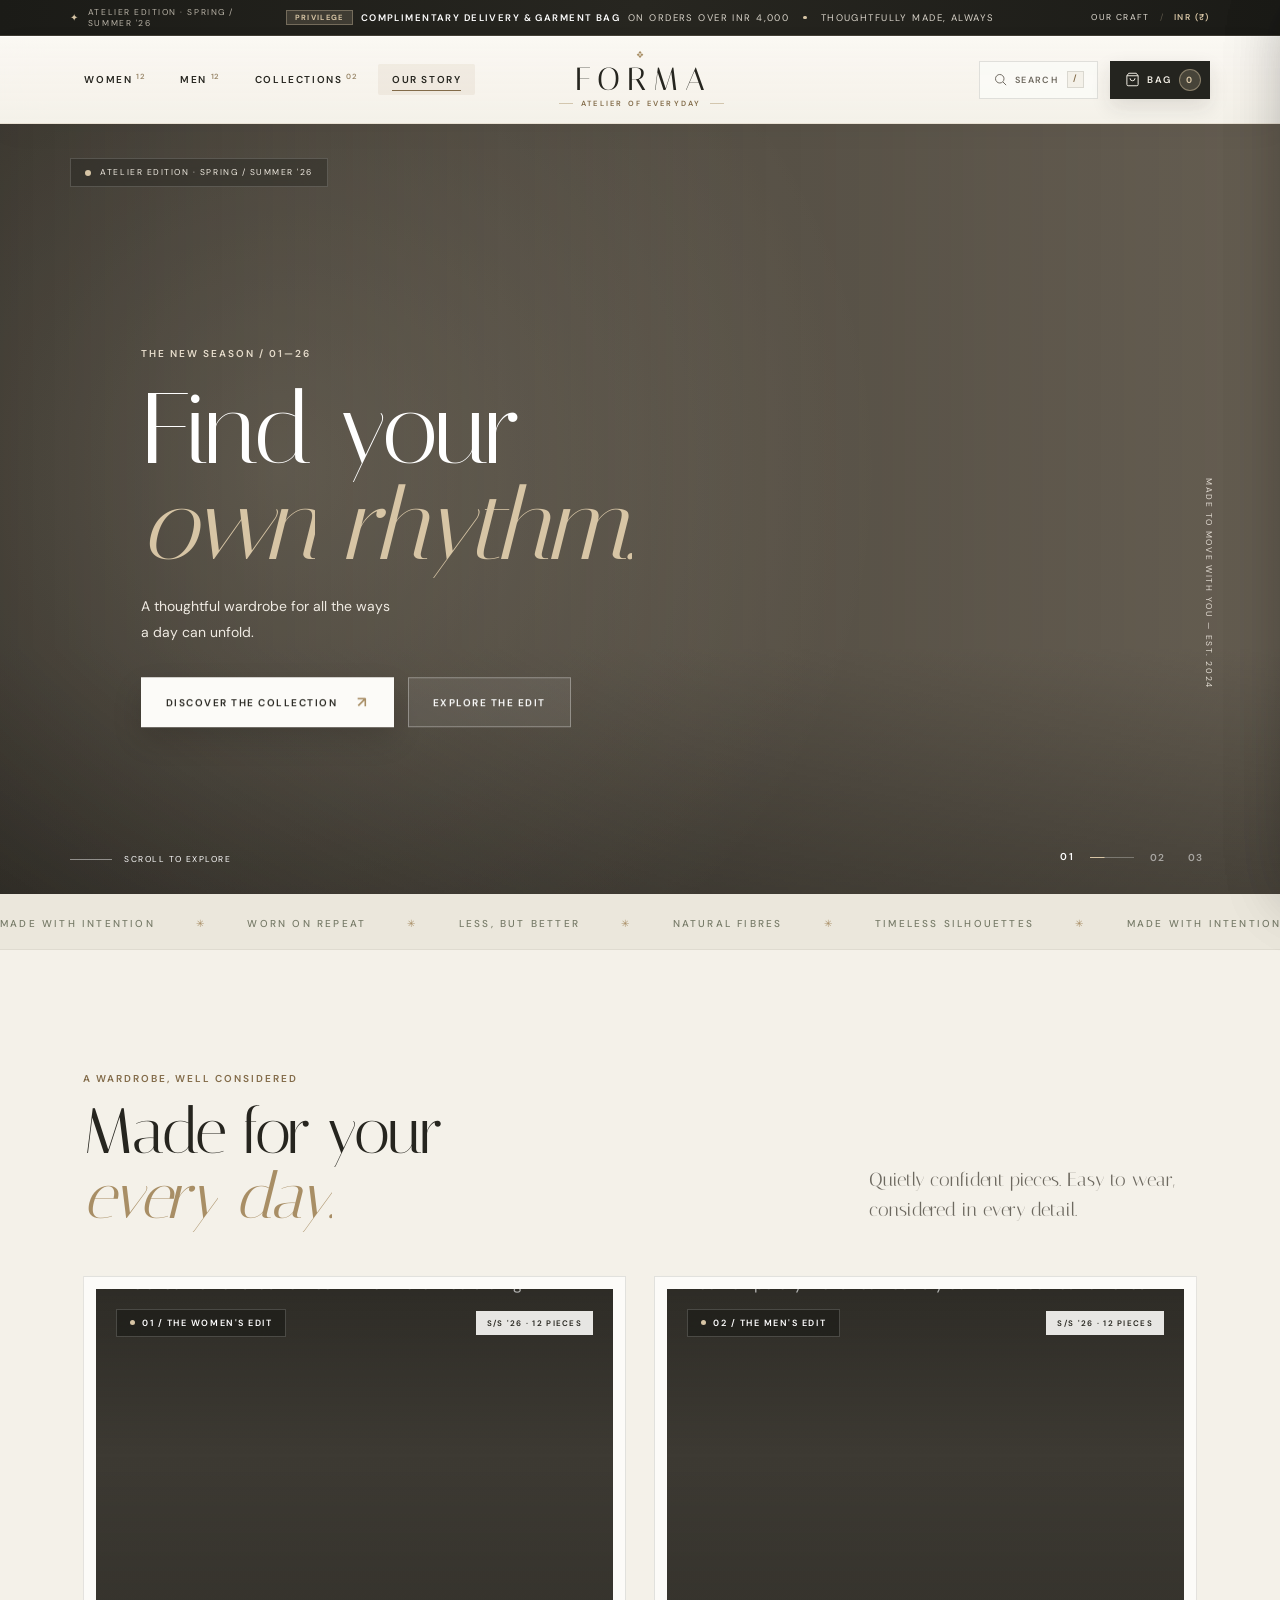
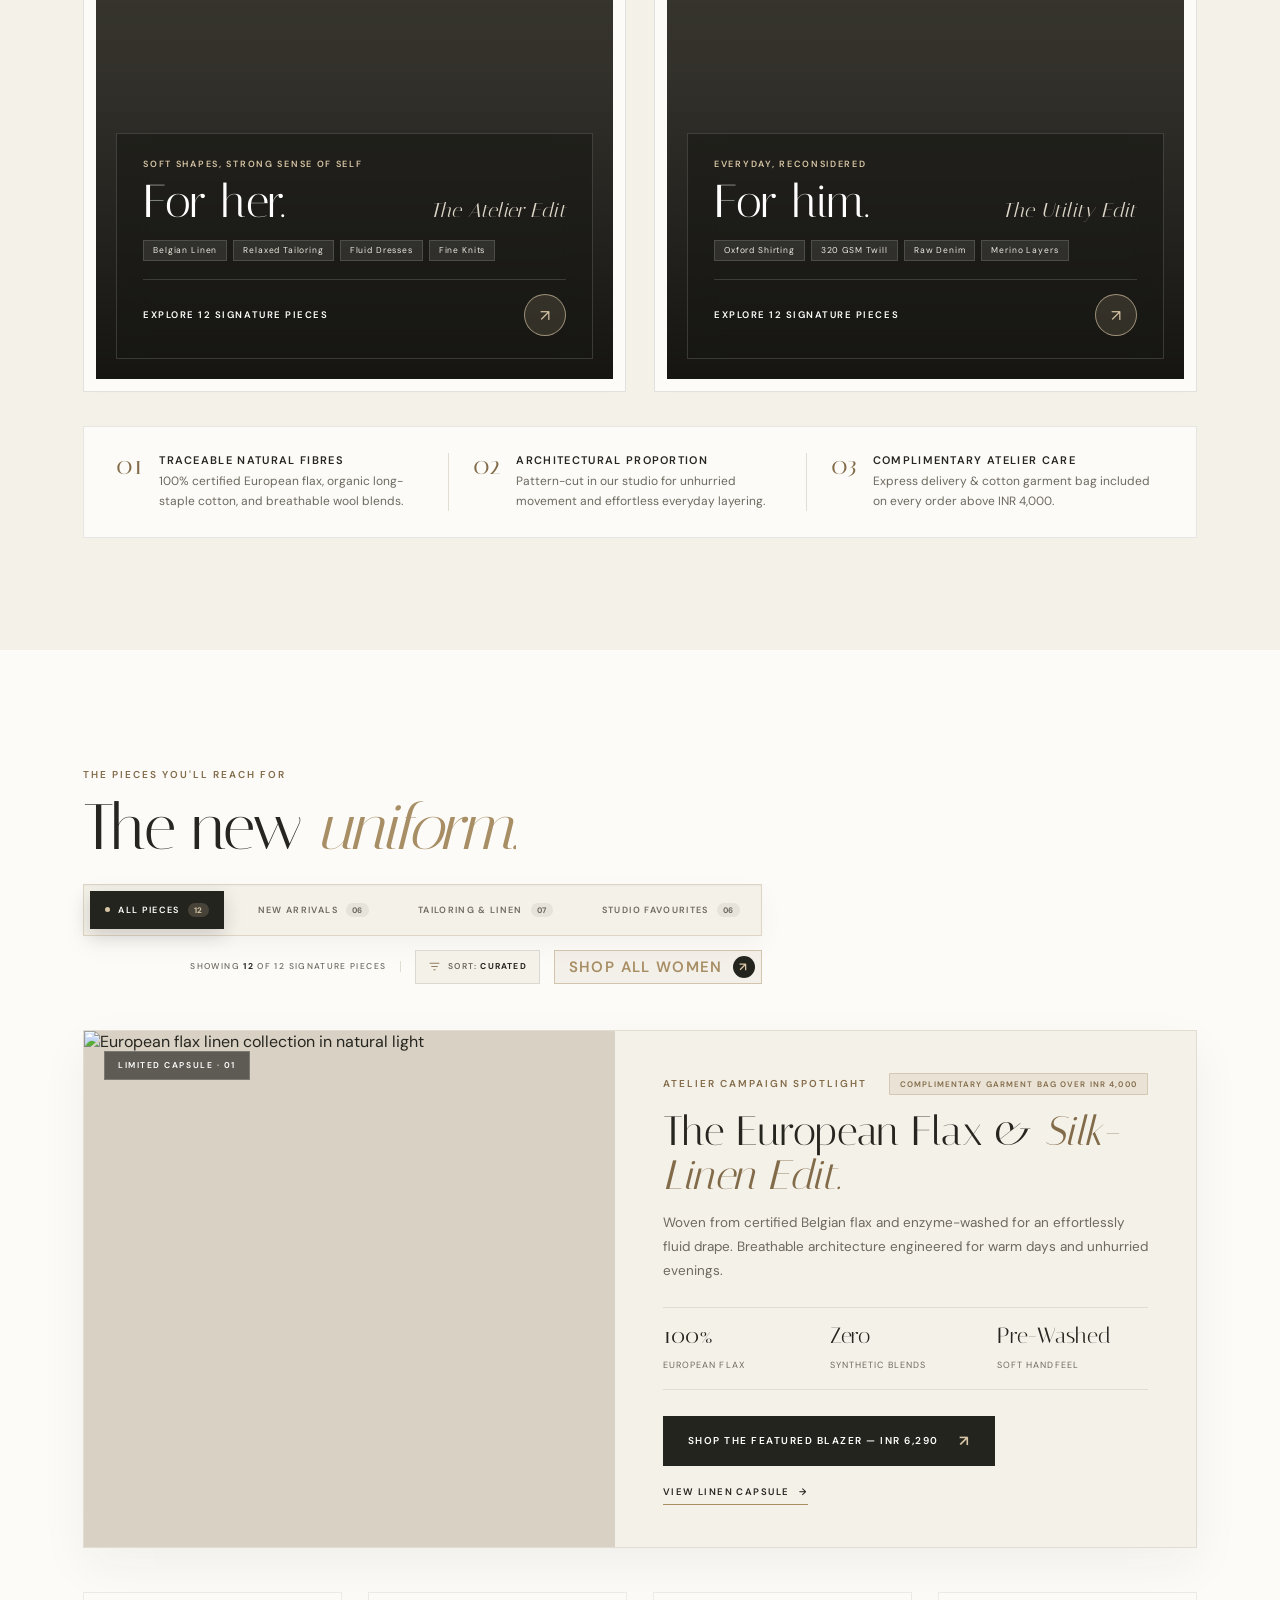
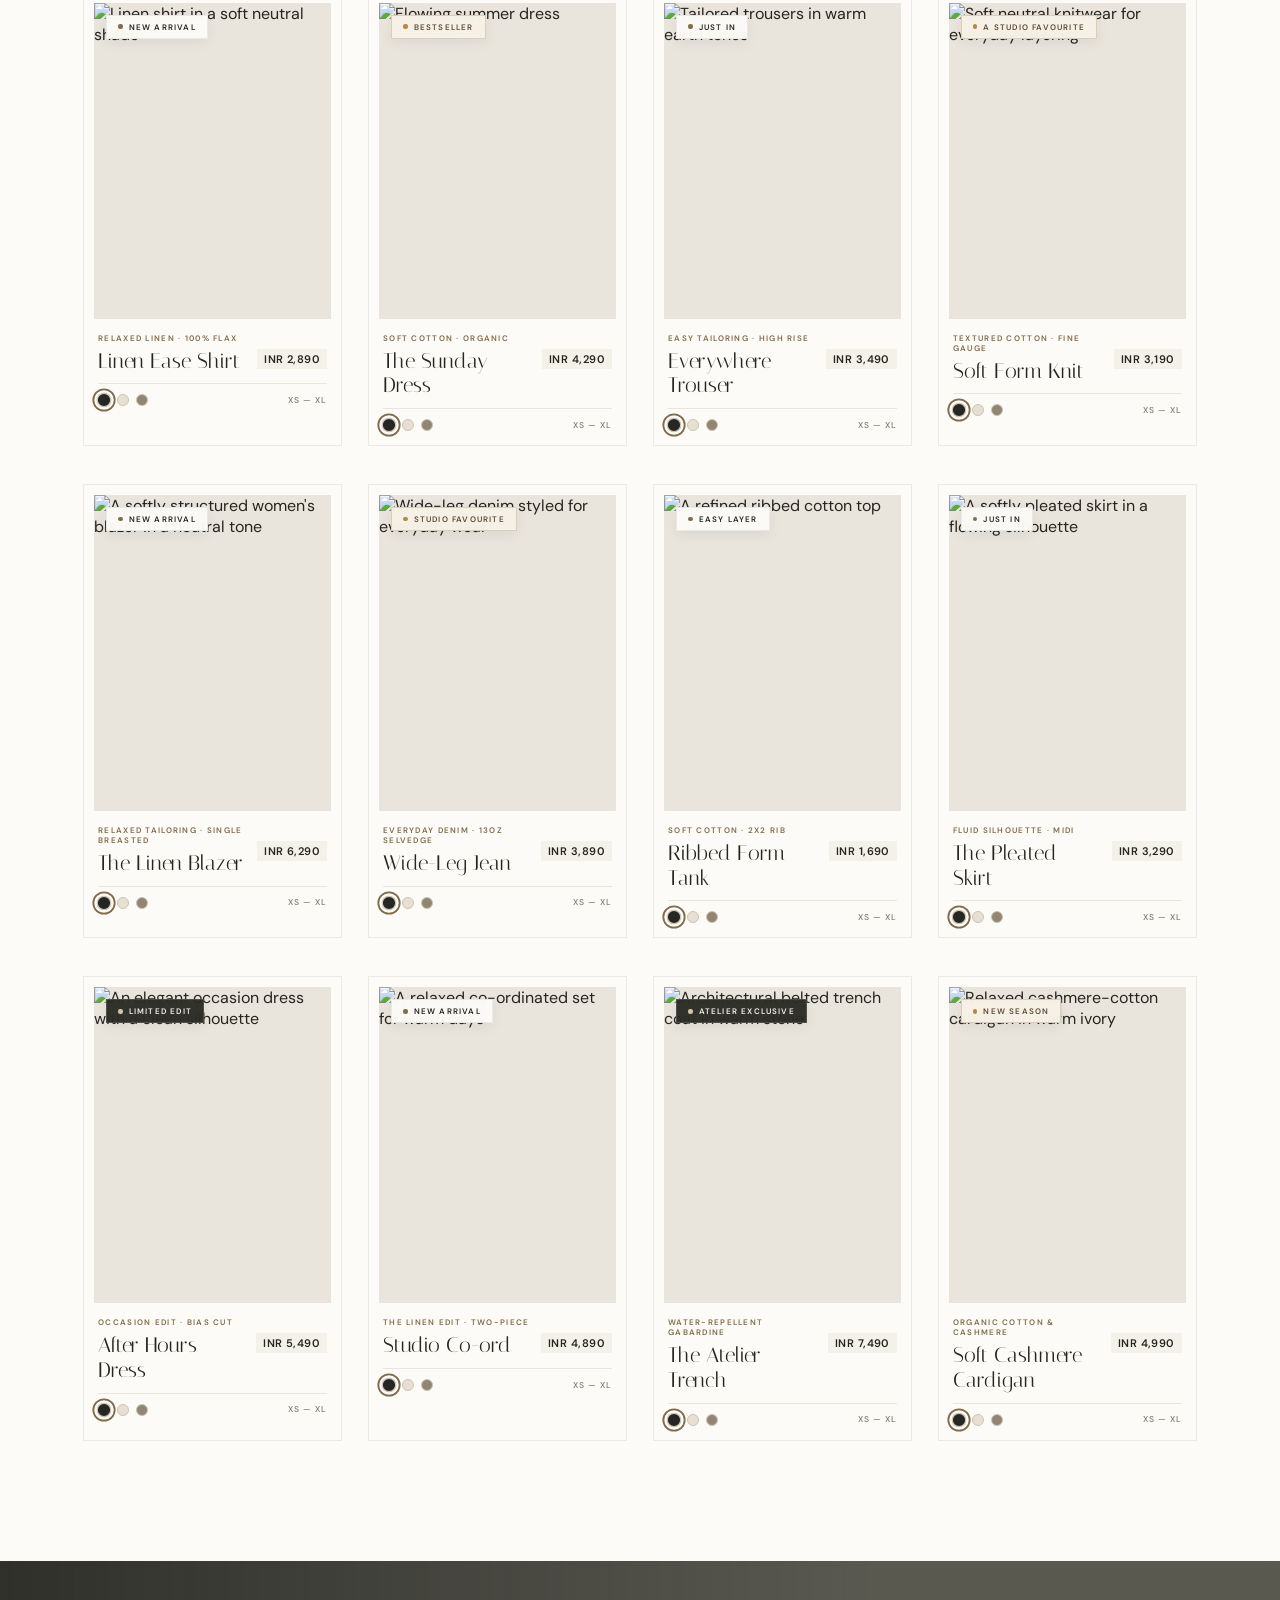
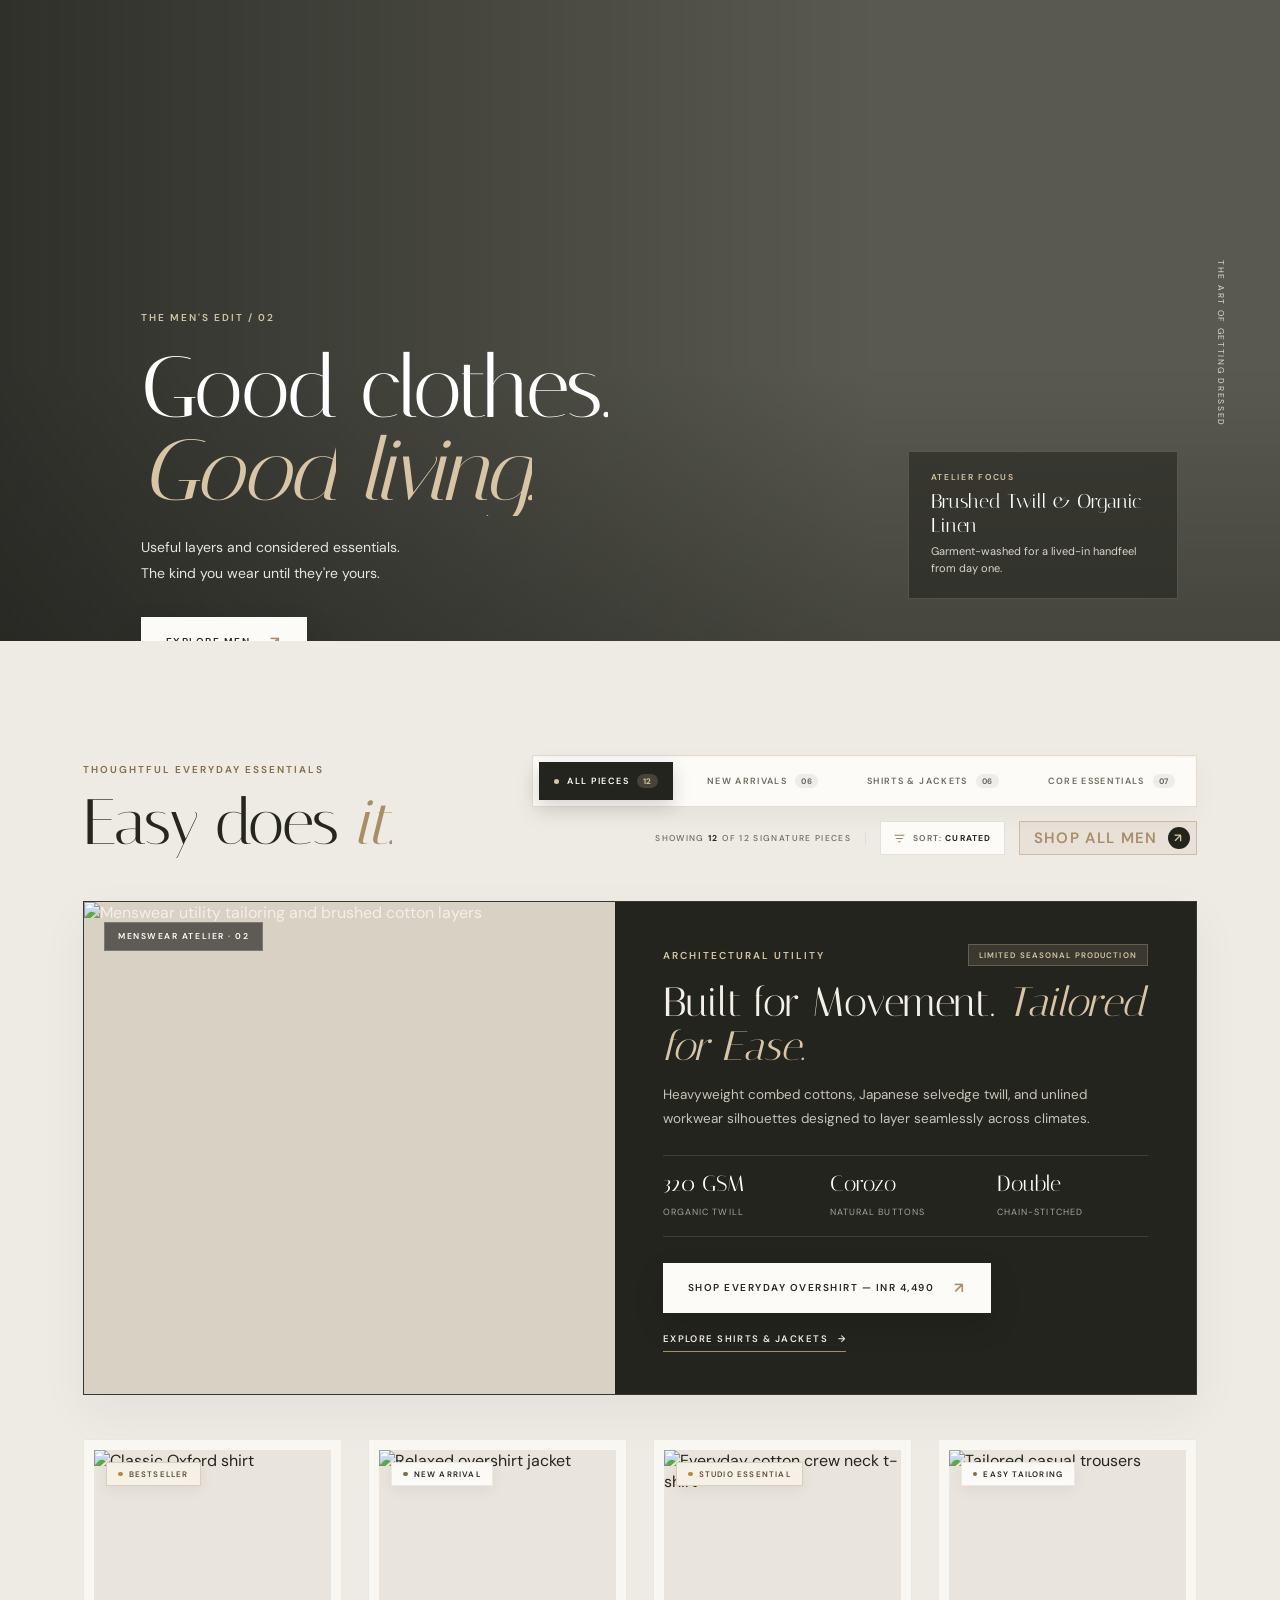
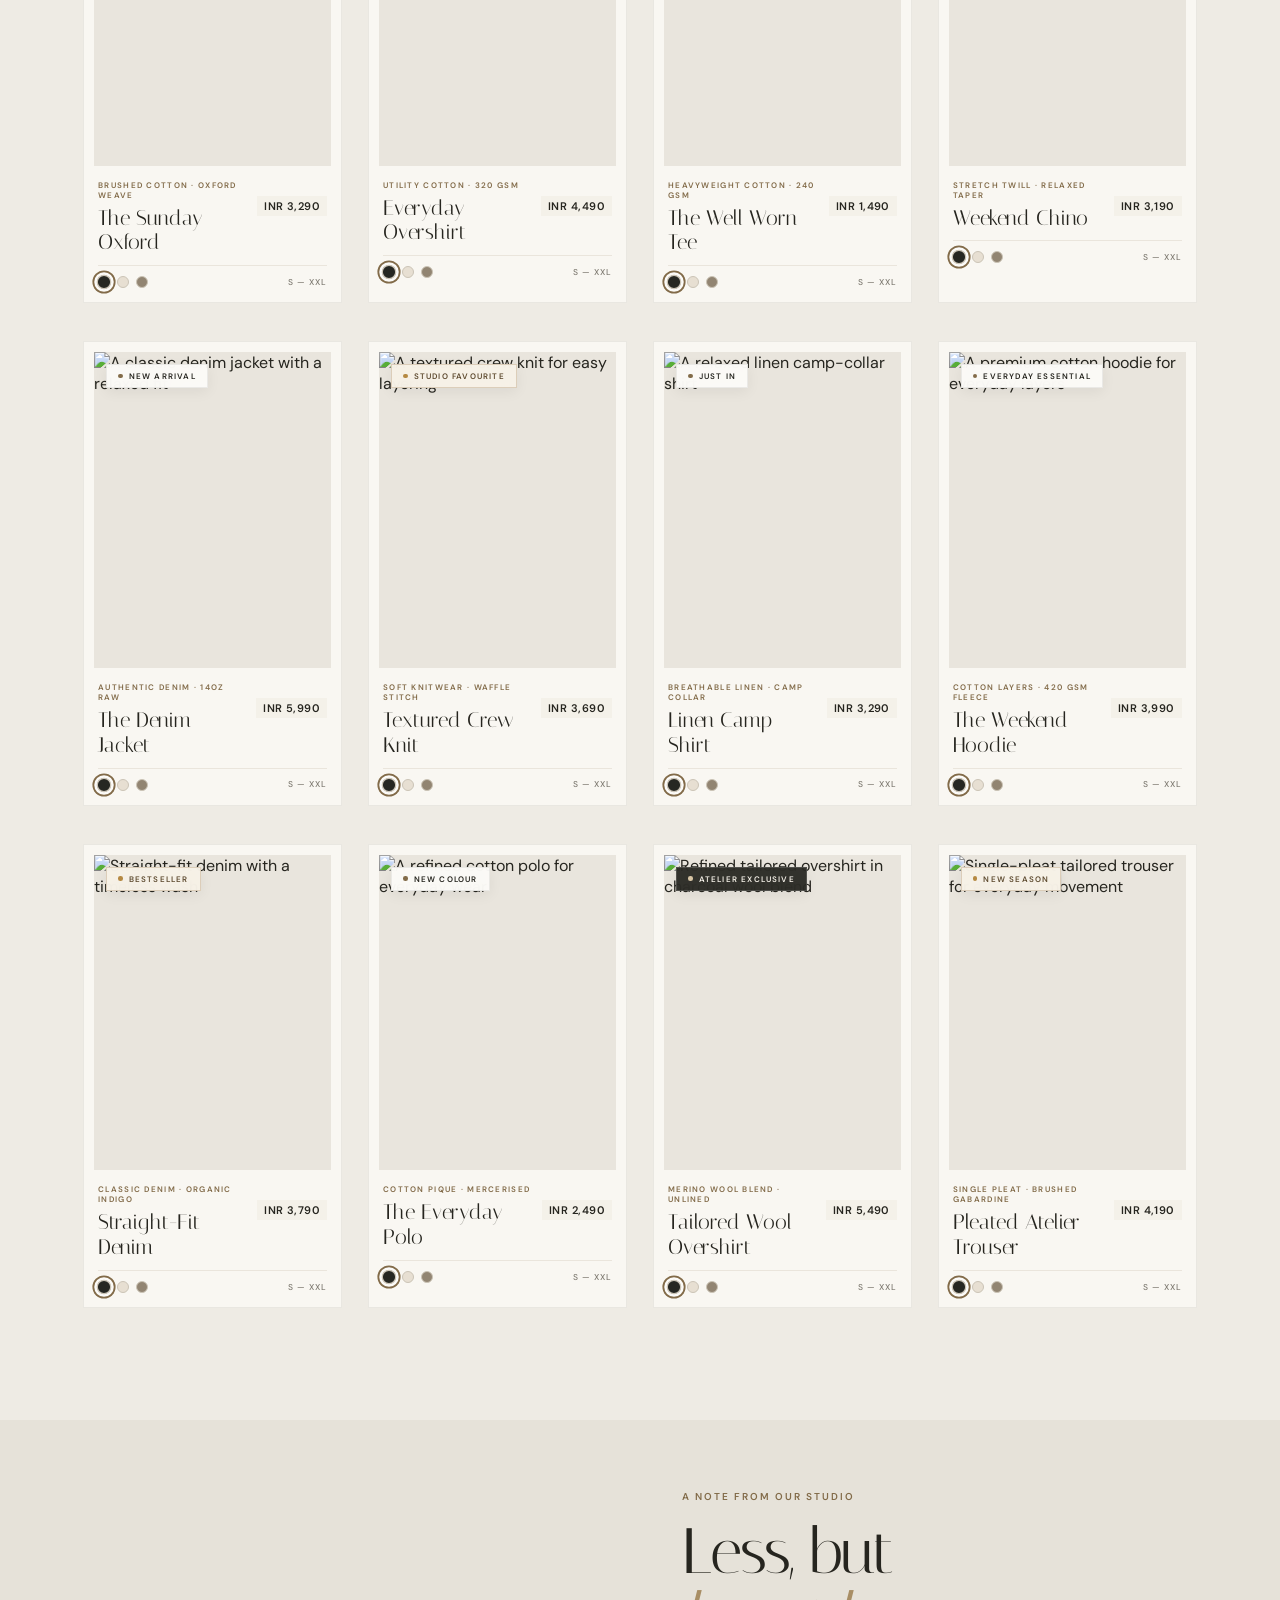
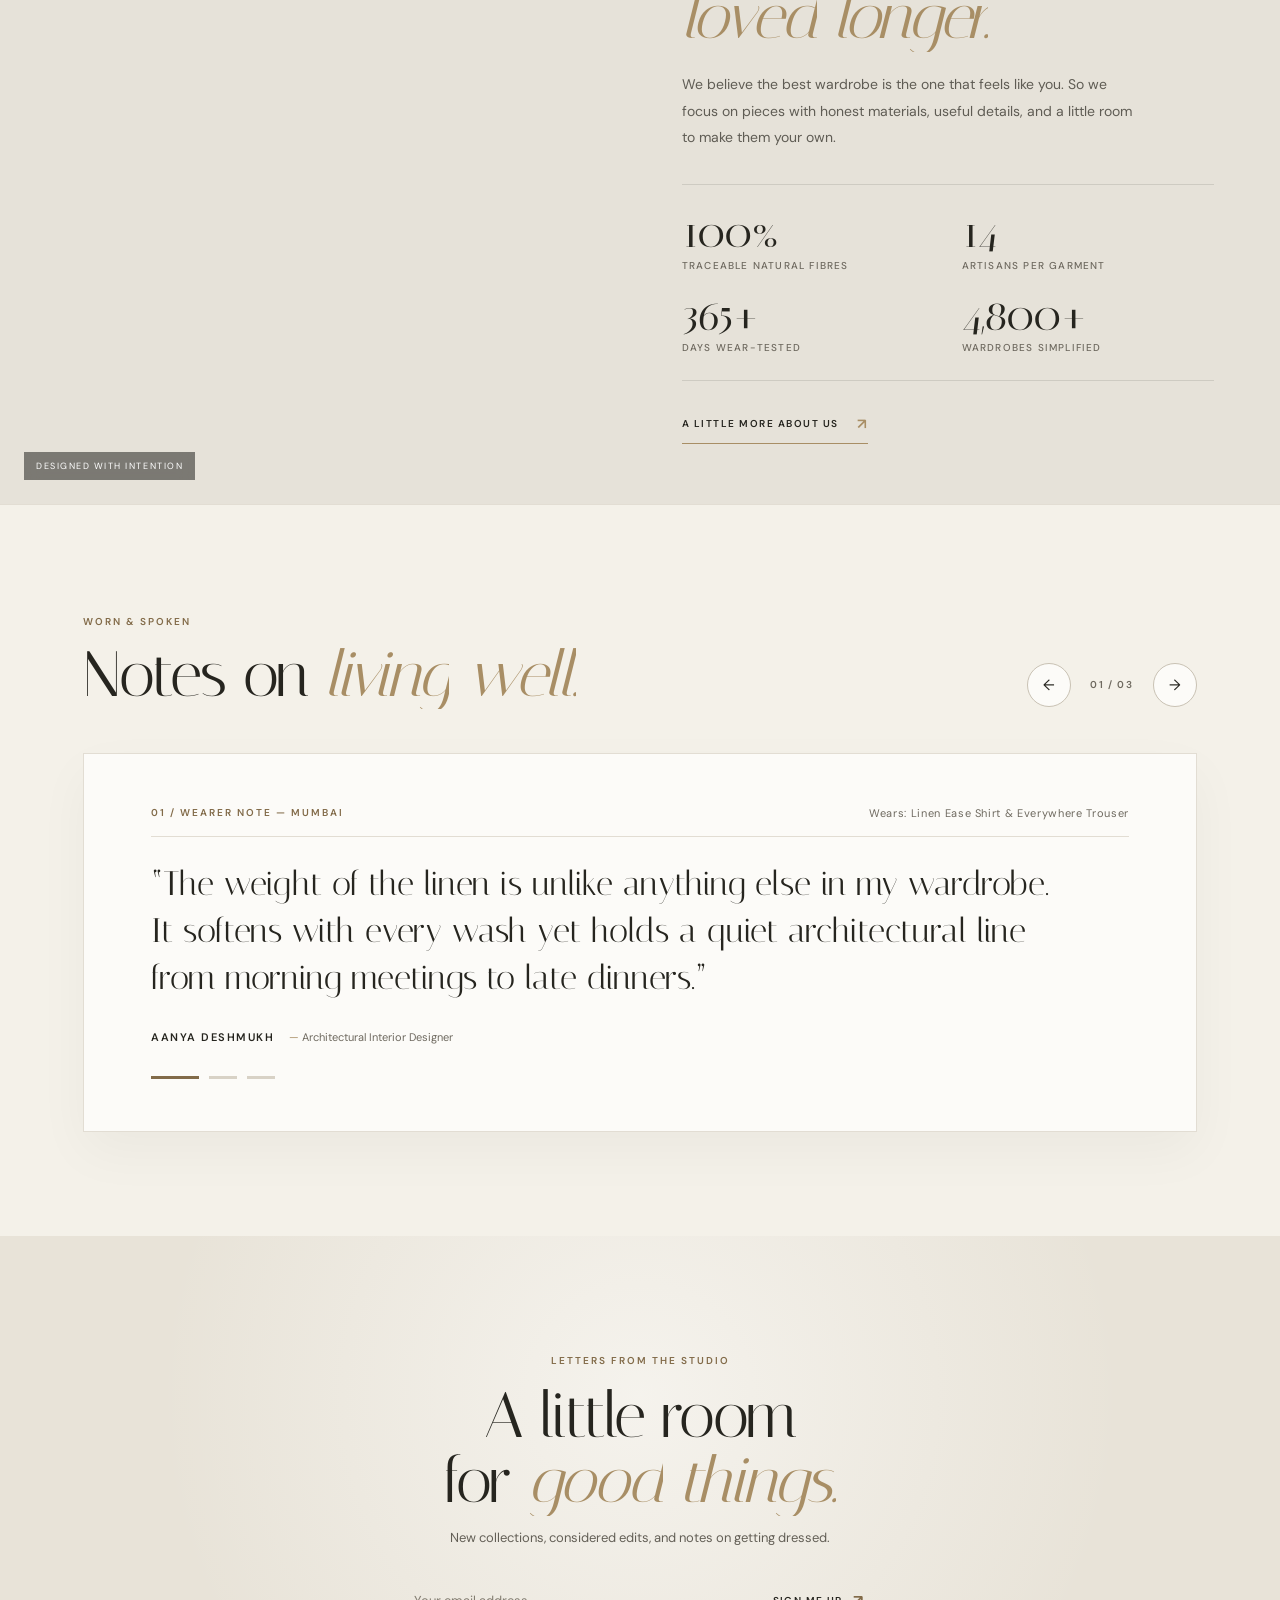
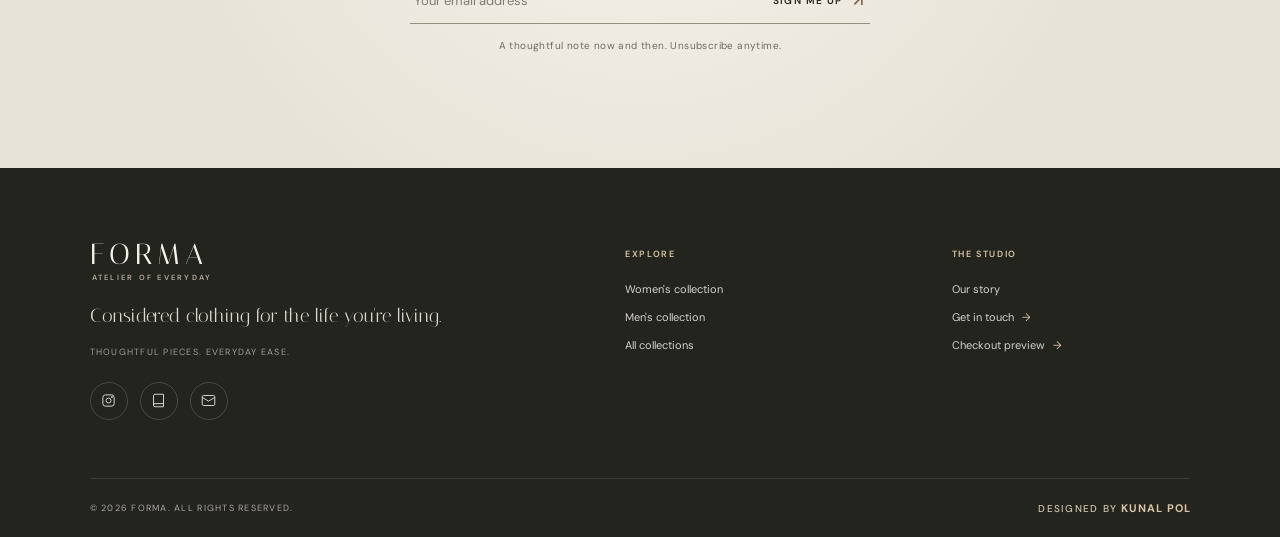
==== html/index.html @ 29920224 "refactor: organize project structure by moving assets into dedicated directories" ====
<!doctype html>
<html lang="en">
<head>
  <meta charset="UTF-8" />
  <meta name="viewport" content="width=device-width, initial-scale=1.0" />
  <meta name="theme-color" content="#f4f1e9" />
  <meta name="description" content="Discover considered clothing for men and women. Modern essentials, thoughtful layers, and pieces made to be worn on repeat." />
  <title>FORMA — A considered wardrobe</title>
  <link rel="preconnect" href="https://fonts.googleapis.com" />
  <link rel="preconnect" href="https://fonts.gstatic.com" crossorigin />
  <link href="https://fonts.googleapis.com/css2?family=DM+Sans:ital,opsz,wght@0,9..40,300..700;1,9..40,400&family=Italiana&display=swap" rel="stylesheet" />
  <link rel="preload" as="image" href="https://images.unsplash.com/photo-1529139574466-a303027c1d8b?auto=format&fit=crop&w=2400&q=90&crop=faces" />
  <link rel="stylesheet" href="../css/style.css" />
  <script src="../js/script.js" defer></script>
</head>

<body>
  <div class="scroll-progress" aria-hidden="true"><div class="scroll-progress-bar"></div></div>

  <div class="announcement">
    <div class="announcement-left">
      <span class="announce-star" aria-hidden="true">✦</span>
      <span>ATELIER EDITION · SPRING / SUMMER '26</span>
    </div>
    <div class="announcement-center">
      <span class="announce-pill">PRIVILEGE</span>
      <span>Complimentary delivery &amp; garment bag</span> on orders over INR 4,000 <i></i> Thoughtfully made, always
    </div>
    <div class="announcement-right">
      <a href="#story">OUR CRAFT</a>
      <span class="announce-sep" aria-hidden="true">/</span>
      <span class="announce-currency">INR (₹)</span>
    </div>
  </div>

  <header class="site-header" id="top">
    <button class="icon-button menu-toggle" aria-label="Open menu" aria-expanded="false" aria-controls="main-nav">
      <span></span><span></span>
    </button>
    <nav class="main-nav" id="main-nav" aria-label="Main navigation">
      <a href="#women" data-magnetic><span>WOMEN</span><sup>12</sup></a>
      <a href="#men" data-magnetic><span>MEN</span><sup>12</sup></a>
      <a href="#collection" data-magnetic><span>COLLECTIONS</span><sup>02</sup></a>
      <a href="#story" data-magnetic><span>OUR STORY</span></a>
    </nav>
    <a class="brand" href="#top" aria-label="Forma home">
      <em class="brand-crest" aria-hidden="true">❖</em>
      <strong>FORMA</strong>
      <span>ATELIER OF EVERYDAY</span>
    </a>
    <div class="header-actions">
      <button class="icon-button search-toggle" data-magnetic aria-label="Search collection">
        <svg viewBox="0 0 24 24" aria-hidden="true"><circle cx="10.8" cy="10.8" r="6.8"/><path d="m16 16 5 5"/></svg>
        <span class="search-trigger-text">SEARCH</span>
        <kbd class="search-kbd" aria-hidden="true">/</kbd>
      </button>
      <button class="icon-button bag-toggle" data-magnetic aria-label="Open shopping bag">
        <svg class="bag-icon" viewBox="0 0 24 24" aria-hidden="true"><path d="M6 2 3 6v14a2 2 0 0 0 2 2h14a2 2 0 0 0 2-2V6l-3-4z"/><line x1="3" y1="6" x2="21" y2="6"/><path d="M16 10a4 4 0 0 1-8 0"/></svg>
        <span class="bag-label">BAG</span>
        <span class="bag-count">0</span>
      </button>
    </div>
  </header>

  <main>
    <section class="hero" aria-label="New season collection">
      <div class="hero-media" data-parallax="0.18">
        <img
          class="hero-image is-active"
          data-slide-index="0"
          src="https://images.unsplash.com/photo-1529139574466-a303027c1d8b?auto=format&fit=crop&w=2400&q=90&crop=faces"
          alt="Fashion editorial featuring a modern, relaxed silhouette"
          fetchpriority="high"
        />
        <img
          class="hero-image"
          data-slide-index="1"
          src="https://images.unsplash.com/photo-1490481651871-ab68de25d43d?auto=format&fit=crop&w=2200&q=85"
          alt="Warm neutral linen and cotton layers in natural studio light"
          loading="lazy"
        />
        <img
          class="hero-image"
          data-slide-index="2"
          src="https://images.unsplash.com/photo-1515886657613-9f3515b0c78f?auto=format&fit=crop&w=2200&q=85&crop=faces"
          alt="Contemporary editorial silhouette built for movement"
          loading="lazy"
        />
      </div>
      <div class="hero-shade"></div>
      <div class="hero-ambient" aria-hidden="true"></div>

      <div class="hero-floating-badge" aria-hidden="true">
        <span class="pulse-dot"></span>
        <span>ATELIER EDITION · SPRING / SUMMER '26</span>
      </div>

      <div class="hero-content">
        <p class="eyebrow hero-eyebrow">THE NEW SEASON / 01—26</p>
        <h1 data-split>Find your<br/><em>own rhythm.</em></h1>
        <p class="hero-copy">A thoughtful wardrobe for all the ways<br class="desktop-only"/> a day can unfold.</p>
        <div class="hero-cta-group">
          <a class="button button-light" href="#collection" data-magnetic>
            <span>DISCOVER THE COLLECTION</span>
            <span class="btn-arrow" aria-hidden="true">↗</span>
          </a>
          <a class="button button-ghost" href="#women" data-magnetic>
            <span>EXPLORE THE EDIT</span>
          </a>
        </div>
      </div>

      <p class="hero-side-note">MADE TO MOVE WITH YOU — EST. 2024</p>
      <a class="hero-scroll" href="#collection"><span></span> SCROLL TO EXPLORE</a>

      <div class="hero-counter" role="group" aria-label="Editorial lookbook slides">
        <button type="button" class="hero-slide-btn is-active" data-hero-slide="0" aria-label="Slide 1">01</button>
        <span class="hero-counter-bar"><i class="hero-counter-fill"></i></span>
        <button type="button" class="hero-slide-btn" data-hero-slide="1" aria-label="Slide 2">02</button>
        <button type="button" class="hero-slide-btn" data-hero-slide="2" aria-label="Slide 3">03</button>
      </div>
    </section>

    <div class="brand-ribbon" aria-label="Made with intention, worn on repeat">
      <div class="ribbon-track">
        <span>MADE WITH INTENTION <i>✳</i> WORN ON REPEAT <i>✳</i> LESS, BUT BETTER <i>✳</i> NATURAL FIBRES <i>✳</i> TIMELESS SILHOUETTES <i>✳</i> MADE WITH INTENTION <i>✳</i> WORN ON REPEAT <i>✳</i> LESS, BUT BETTER <i>✳</i> NATURAL FIBRES <i>✳</i> TIMELESS SILHOUETTES <i>✳</i></span>
      </div>
    </div>

    <section class="section category-section" id="collection">
      <div class="section-head reveal">
        <div>
          <p class="eyebrow">A WARDROBE, WELL CONSIDERED</p>
          <h2 data-split>Made for your<br/><em>every day.</em></h2>
        </div>
        <p class="section-note">Quietly confident pieces. Easy to wear,<br/> considered in every detail.</p>
      </div>
      <div class="category-grid">
        <a class="category-card women-card reveal mask-reveal" href="#women" data-tilt>
          <div class="category-media">
            <img src="https://images.unsplash.com/photo-1515886657613-9f3515b0c78f?auto=format&fit=crop&w=1600&q=88&crop=faces" alt="A relaxed women's fashion look in warm architectural light" loading="lazy" data-parallax="0.06"/>
            <div class="category-top-bar">
              <span class="category-index">01 / THE WOMEN'S EDIT</span>
              <span class="category-season-badge">S/S '26 · 12 PIECES</span>
            </div>
            <div class="category-spotlight-chip" aria-hidden="true">
              <img src="https://images.unsplash.com/photo-1591369822096-ffd140ec948f?auto=format&fit=crop&w=240&q=80" alt="" loading="lazy" />
              <div>
                <span>SIGNATURE PIECE</span>
                <strong>The Linen Blazer · INR 6,290</strong>
              </div>
            </div>
            <div class="category-copy">
              <p>SOFT SHAPES, STRONG SENSE OF SELF</p>
              <h3>For her. <em>The Atelier Edit</em></h3>
              <div class="category-tags" aria-hidden="true">
                <span>Belgian Linen</span>
                <span>Relaxed Tailoring</span>
                <span>Fluid Dresses</span>
                <span>Fine Knits</span>
              </div>
              <div class="category-cta-row">
                <span class="category-meta">EXPLORE 12 SIGNATURE PIECES</span>
                <span class="round-arrow" data-magnetic aria-hidden="true">↗</span>
              </div>
            </div>
          </div>
        </a>

        <a class="category-card men-card reveal mask-reveal" href="#men" data-tilt>
          <div class="category-media">
            <img src="https://images.unsplash.com/photo-1507679799987-c73779587ccf?auto=format&fit=crop&w=1600&q=88&crop=faces" alt="A contemporary menswear look styled in tailored neutral tones" loading="lazy" data-parallax="0.06"/>
            <div class="category-top-bar">
              <span class="category-index">02 / THE MEN'S EDIT</span>
              <span class="category-season-badge">S/S '26 · 12 PIECES</span>
            </div>
            <div class="category-spotlight-chip" aria-hidden="true">
              <img src="https://images.unsplash.com/photo-1551028719-00167b16eac5?auto=format&fit=crop&w=240&q=80" alt="" loading="lazy" />
              <div>
                <span>SIGNATURE PIECE</span>
                <strong>Everyday Overshirt · INR 4,490</strong>
              </div>
            </div>
            <div class="category-copy">
              <p>EVERYDAY, RECONSIDERED</p>
              <h3>For him. <em>The Utility Edit</em></h3>
              <div class="category-tags" aria-hidden="true">
                <span>Oxford Shirting</span>
                <span>320 GSM Twill</span>
                <span>Raw Denim</span>
                <span>Merino Layers</span>
              </div>
              <div class="category-cta-row">
                <span class="category-meta">EXPLORE 12 SIGNATURE PIECES</span>
                <span class="round-arrow" data-magnetic aria-hidden="true">↗</span>
              </div>
            </div>
          </div>
        </a>
      </div>

      <div class="collection-pillars reveal" aria-label="Atelier standards">
        <div class="pillar-item">
          <span class="pillar-num">01</span>
          <div>
            <strong>Traceable Natural Fibres</strong>
            <p>100% certified European flax, organic long-staple cotton, and breathable wool blends.</p>
          </div>
        </div>
        <div class="pillar-item">
          <span class="pillar-num">02</span>
          <div>
            <strong>Architectural Proportion</strong>
            <p>Pattern-cut in our studio for unhurried movement and effortless everyday layering.</p>
          </div>
        </div>
        <div class="pillar-item">
          <span class="pillar-num">03</span>
          <div>
            <strong>Complimentary Atelier Care</strong>
            <p>Express delivery &amp; cotton garment bag included on every order above INR 4,000.</p>
          </div>
        </div>
      </div>
    </section>

    <section class="section products-section" id="women">
      <div class="section-head reveal">
        <div>
          <p class="eyebrow">THE PIECES YOU'LL REACH FOR</p>
          <h2 data-split>The new <em>uniform.</em></h2>
        </div>
        <div class="section-head-actions">
          <div class="filter-bar" role="tablist" aria-label="Filter women's collection">
            <button type="button" class="filter-pill is-active" data-filter-group="women" data-filter="all" role="tab" aria-selected="true">
              <span class="pill-dot" aria-hidden="true"></span>
              <span>ALL PIECES</span>
              <em class="pill-count">12</em>
            </button>
            <button type="button" class="filter-pill" data-filter-group="women" data-filter="new" role="tab" aria-selected="false">
              <span class="pill-dot" aria-hidden="true"></span>
              <span>NEW ARRIVALS</span>
              <em class="pill-count">06</em>
            </button>
            <button type="button" class="filter-pill" data-filter-group="women" data-filter="tailoring" role="tab" aria-selected="false">
              <span class="pill-dot" aria-hidden="true"></span>
              <span>TAILORING &amp; LINEN</span>
              <em class="pill-count">07</em>
            </button>
            <button type="button" class="filter-pill" data-filter-group="women" data-filter="essentials" role="tab" aria-selected="false">
              <span class="pill-dot" aria-hidden="true"></span>
              <span>STUDIO FAVOURITES</span>
              <em class="pill-count">06</em>
            </button>
          </div>
          <div class="section-utility-row">
            <span class="showing-status" data-status-group="women">SHOWING <strong>12</strong> OF 12 SIGNATURE PIECES</span>
            <button type="button" class="sort-toggle" data-sort-group="women" data-sort-mode="default" aria-label="Sort women's collection">
              <svg viewBox="0 0 24 24" aria-hidden="true"><path d="M3 6h18M6 12h12M10 18h4"/></svg>
              <span>SORT: <b>CURATED</b></span>
            </button>
            <a href="#women" class="under-link under-link-pill" data-reset-filter="women">
              <span>SHOP ALL WOMEN</span>
              <i aria-hidden="true">↗</i>
            </a>
          </div>
        </div>
      </div>

      <!-- Featured Atelier Campaign Ad Banner inside Women's Collection -->
      <div class="atelier-ad-banner reveal">
        <div class="atelier-ad-media">
          <img src="https://images.unsplash.com/photo-1490481651871-ab68de25d43d?auto=format&fit=crop&w=1600&q=85" alt="European flax linen collection in natural light" loading="lazy" />
          <span class="atelier-ad-tag">LIMITED CAPSULE · 01</span>
        </div>
        <div class="atelier-ad-content">
          <div class="atelier-ad-kicker">
            <span class="eyebrow">ATELIER CAMPAIGN SPOTLIGHT</span>
            <span class="atelier-ad-offer">COMPLIMENTARY GARMENT BAG OVER INR 4,000</span>
          </div>
          <h3>The European Flax &amp; <em>Silk-Linen Edit.</em></h3>
          <p>Woven from certified Belgian flax and enzyme-washed for an effortlessly fluid drape. Breathable architecture engineered for warm days and unhurried evenings.</p>
          <div class="atelier-ad-highlights">
            <div><strong>100%</strong><span>European Flax</span></div>
            <div><strong>Zero</strong><span>Synthetic Blends</span></div>
            <div><strong>Pre-Washed</strong><span>Soft Handfeel</span></div>
          </div>
          <div class="atelier-ad-actions">
            <button type="button" class="button button-dark" data-quick-shop="The Linen Blazer" data-magnetic>
              <span>SHOP THE FEATURED BLAZER — INR 6,290</span>
              <span class="btn-arrow" aria-hidden="true">↗</span>
            </button>
            <button type="button" class="atelier-filter-link" data-trigger-filter="women:tailoring">
              VIEW LINEN CAPSULE <span>→</span>
            </button>
          </div>
        </div>
      </div>

      <div class="product-grid" data-grid-group="women">
        <article class="product-card reveal" data-product="Linen Ease Shirt" data-price="2890" data-tags="new tailoring">
          <div class="product-photo" role="group" aria-label="Linen Ease Shirt">
            <img src="https://images.unsplash.com/photo-1598554747436-c9293d6a588f?auto=format&fit=crop&w=900&q=85" alt="Linen shirt in a soft neutral shade" loading="lazy"/>
            <span class="badge">NEW ARRIVAL</span>
            <button class="quick-view-btn" type="button" aria-label="Quick view Linen Ease Shirt" title="Quick View">
              <svg viewBox="0 0 24 24" aria-hidden="true"><path d="M2 12s3.5-6.5 10-6.5S22 12 22 12s-3.5 6.5-10 6.5S2 12 2 12z"/><circle cx="12" cy="12" r="3"/></svg>
            </button>
            <div class="card-action-drawer">
              <div class="card-size-bar" aria-label="Quick select size">
                <button type="button" data-card-size="XS">XS</button>
                <button type="button" data-card-size="S">S</button>
                <button type="button" class="is-active" data-card-size="M">M</button>
                <button type="button" data-card-size="L">L</button>
                <button type="button" data-card-size="XL">XL</button>
              </div>
              <button class="quick-add" type="button">QUICK ADD <span>+</span></button>
            </div>
          </div>
          <div class="product-meta">
            <div><p>RELAXED LINEN · 100% FLAX</p><h3>Linen Ease Shirt</h3></div>
            <span class="price-tag">INR 2,890</span>
          </div>
          <div class="product-foot"><span class="swatches"><i></i><i></i><i></i></span><span class="size-range">XS — XL</span></div>
        </article>

        <article class="product-card reveal" data-product="The Sunday Dress" data-price="4290" data-tags="essentials">
          <div class="product-photo" role="group" aria-label="The Sunday Dress">
            <img src="https://images.unsplash.com/photo-1539008835657-9e8e9680c956?auto=format&fit=crop&w=900&q=85" alt="Flowing summer dress" loading="lazy"/>
            <span class="badge badge-gold">BESTSELLER</span>
            <button class="quick-view-btn" type="button" aria-label="Quick view The Sunday Dress" title="Quick View">
              <svg viewBox="0 0 24 24" aria-hidden="true"><path d="M2 12s3.5-6.5 10-6.5S22 12 22 12s-3.5 6.5-10 6.5S2 12 2 12z"/><circle cx="12" cy="12" r="3"/></svg>
            </button>
            <div class="card-action-drawer">
              <div class="card-size-bar" aria-label="Quick select size">
                <button type="button" data-card-size="XS">XS</button>
                <button type="button" data-card-size="S">S</button>
                <button type="button" class="is-active" data-card-size="M">M</button>
                <button type="button" data-card-size="L">L</button>
                <button type="button" data-card-size="XL">XL</button>
              </div>
              <button class="quick-add" type="button">QUICK ADD <span>+</span></button>
            </div>
          </div>
          <div class="product-meta">
            <div><p>SOFT COTTON · ORGANIC</p><h3>The Sunday Dress</h3></div>
            <span class="price-tag">INR 4,290</span>
          </div>
          <div class="product-foot"><span class="swatches"><i></i><i></i><i></i></span><span class="size-range">XS — XL</span></div>
        </article>

        <article class="product-card reveal" data-product="Everywhere Trouser" data-price="3490" data-tags="new tailoring">
          <div class="product-photo" role="group" aria-label="Everywhere Trouser">
            <img src="https://images.unsplash.com/photo-1594633312681-425c7b97ccd1?auto=format&fit=crop&w=900&q=85" alt="Tailored trousers in warm earth tones" loading="lazy"/>
            <span class="badge">JUST IN</span>
            <button class="quick-view-btn" type="button" aria-label="Quick view Everywhere Trouser" title="Quick View">
              <svg viewBox="0 0 24 24" aria-hidden="true"><path d="M2 12s3.5-6.5 10-6.5S22 12 22 12s-3.5 6.5-10 6.5S2 12 2 12z"/><circle cx="12" cy="12" r="3"/></svg>
            </button>
            <div class="card-action-drawer">
              <div class="card-size-bar" aria-label="Quick select size">
                <button type="button" data-card-size="XS">XS</button>
                <button type="button" data-card-size="S">S</button>
                <button type="button" class="is-active" data-card-size="M">M</button>
                <button type="button" data-card-size="L">L</button>
                <button type="button" data-card-size="XL">XL</button>
              </div>
              <button class="quick-add" type="button">QUICK ADD <span>+</span></button>
            </div>
          </div>
          <div class="product-meta">
            <div><p>EASY TAILORING · HIGH RISE</p><h3>Everywhere Trouser</h3></div>
            <span class="price-tag">INR 3,490</span>
          </div>
          <div class="product-foot"><span class="swatches"><i></i><i></i><i></i></span><span class="size-range">XS — XL</span></div>
        </article>

        <article class="product-card reveal" data-product="Soft Form Knit" data-price="3190" data-tags="essentials">
          <div class="product-photo" role="group" aria-label="Soft Form Knit">
            <img src="https://images.unsplash.com/photo-1434389677669-e08b4cac3105?auto=format&fit=crop&w=900&q=85" alt="Soft neutral knitwear for everyday layering" loading="lazy"/>
            <span class="badge badge-gold">A STUDIO FAVOURITE</span>
            <button class="quick-view-btn" type="button" aria-label="Quick view Soft Form Knit" title="Quick View">
              <svg viewBox="0 0 24 24" aria-hidden="true"><path d="M2 12s3.5-6.5 10-6.5S22 12 22 12s-3.5 6.5-10 6.5S2 12 2 12z"/><circle cx="12" cy="12" r="3"/></svg>
            </button>
            <div class="card-action-drawer">
              <div class="card-size-bar" aria-label="Quick select size">
                <button type="button" data-card-size="XS">XS</button>
                <button type="button" data-card-size="S">S</button>
                <button type="button" class="is-active" data-card-size="M">M</button>
                <button type="button" data-card-size="L">L</button>
                <button type="button" data-card-size="XL">XL</button>
              </div>
              <button class="quick-add" type="button">QUICK ADD <span>+</span></button>
            </div>
          </div>
          <div class="product-meta">
            <div><p>TEXTURED COTTON · FINE GAUGE</p><h3>Soft Form Knit</h3></div>
            <span class="price-tag">INR 3,190</span>
          </div>
          <div class="product-foot"><span class="swatches"><i></i><i></i><i></i></span><span class="size-range">XS — XL</span></div>
        </article>

        <article class="product-card reveal" data-product="The Linen Blazer" data-price="6290" data-tags="new tailoring">
          <div class="product-photo" role="group" aria-label="The Linen Blazer">
            <img src="https://images.unsplash.com/photo-1591369822096-ffd140ec948f?auto=format&fit=crop&w=900&q=85" alt="A softly structured women's blazer in a neutral tone" loading="lazy"/>
            <span class="badge">NEW ARRIVAL</span>
            <button class="quick-view-btn" type="button" aria-label="Quick view The Linen Blazer" title="Quick View">
              <svg viewBox="0 0 24 24" aria-hidden="true"><path d="M2 12s3.5-6.5 10-6.5S22 12 22 12s-3.5 6.5-10 6.5S2 12 2 12z"/><circle cx="12" cy="12" r="3"/></svg>
            </button>
            <div class="card-action-drawer">
              <div class="card-size-bar" aria-label="Quick select size">
                <button type="button" data-card-size="XS">XS</button>
                <button type="button" data-card-size="S">S</button>
                <button type="button" class="is-active" data-card-size="M">M</button>
                <button type="button" data-card-size="L">L</button>
                <button type="button" data-card-size="XL">XL</button>
              </div>
              <button class="quick-add" type="button">QUICK ADD <span>+</span></button>
            </div>
          </div>
          <div class="product-meta">
            <div><p>RELAXED TAILORING · SINGLE BREASTED</p><h3>The Linen Blazer</h3></div>
            <span class="price-tag">INR 6,290</span>
          </div>
          <div class="product-foot"><span class="swatches"><i></i><i></i><i></i></span><span class="size-range">XS — XL</span></div>
        </article>

        <article class="product-card reveal" data-product="Wide-Leg Jean" data-price="3890" data-tags="essentials">
          <div class="product-photo" role="group" aria-label="Wide-Leg Jean">
            <img src="https://images.unsplash.com/photo-1541099649105-f69ad21f3246?auto=format&fit=crop&w=900&q=85" alt="Wide-leg denim styled for everyday wear" loading="lazy"/>
            <span class="badge badge-gold">STUDIO FAVOURITE</span>
            <button class="quick-view-btn" type="button" aria-label="Quick view Wide-Leg Jean" title="Quick View">
              <svg viewBox="0 0 24 24" aria-hidden="true"><path d="M2 12s3.5-6.5 10-6.5S22 12 22 12s-3.5 6.5-10 6.5S2 12 2 12z"/><circle cx="12" cy="12" r="3"/></svg>
            </button>
            <div class="card-action-drawer">
              <div class="card-size-bar" aria-label="Quick select size">
                <button type="button" data-card-size="XS">XS</button>
                <button type="button" data-card-size="S">S</button>
                <button type="button" class="is-active" data-card-size="M">M</button>
                <button type="button" data-card-size="L">L</button>
                <button type="button" data-card-size="XL">XL</button>
              </div>
              <button class="quick-add" type="button">QUICK ADD <span>+</span></button>
            </div>
          </div>
          <div class="product-meta">
            <div><p>EVERYDAY DENIM · 13OZ SELVEDGE</p><h3>Wide-Leg Jean</h3></div>
            <span class="price-tag">INR 3,890</span>
          </div>
          <div class="product-foot"><span class="swatches"><i></i><i></i><i></i></span><span class="size-range">XS — XL</span></div>
        </article>

        <article class="product-card reveal" data-product="Ribbed Form Tank" data-price="1690" data-tags="essentials">
          <div class="product-photo" role="group" aria-label="Ribbed Form Tank">
            <img src="https://images.unsplash.com/photo-1551163943-3f6a855d1153?auto=format&fit=crop&w=900&q=85" alt="A refined ribbed cotton top" loading="lazy"/>
            <span class="badge">EASY LAYER</span>
            <button class="quick-view-btn" type="button" aria-label="Quick view Ribbed Form Tank" title="Quick View">
              <svg viewBox="0 0 24 24" aria-hidden="true"><path d="M2 12s3.5-6.5 10-6.5S22 12 22 12s-3.5 6.5-10 6.5S2 12 2 12z"/><circle cx="12" cy="12" r="3"/></svg>
            </button>
            <div class="card-action-drawer">
              <div class="card-size-bar" aria-label="Quick select size">
                <button type="button" data-card-size="XS">XS</button>
                <button type="button" data-card-size="S">S</button>
                <button type="button" class="is-active" data-card-size="M">M</button>
                <button type="button" data-card-size="L">L</button>
                <button type="button" data-card-size="XL">XL</button>
              </div>
              <button class="quick-add" type="button">QUICK ADD <span>+</span></button>
            </div>
          </div>
          <div class="product-meta">
            <div><p>SOFT COTTON · 2X2 RIB</p><h3>Ribbed Form Tank</h3></div>
            <span class="price-tag">INR 1,690</span>
          </div>
          <div class="product-foot"><span class="swatches"><i></i><i></i><i></i></span><span class="size-range">XS — XL</span></div>
        </article>

        <article class="product-card reveal" data-product="The Pleated Skirt" data-price="3290" data-tags="new tailoring">
          <div class="product-photo" role="group" aria-label="The Pleated Skirt">
            <img src="https://images.unsplash.com/photo-1583496661160-fb5886a0aaaa?auto=format&fit=crop&w=900&q=85" alt="A softly pleated skirt in a flowing silhouette" loading="lazy"/>
            <span class="badge">JUST IN</span>
            <button class="quick-view-btn" type="button" aria-label="Quick view The Pleated Skirt" title="Quick View">
              <svg viewBox="0 0 24 24" aria-hidden="true"><path d="M2 12s3.5-6.5 10-6.5S22 12 22 12s-3.5 6.5-10 6.5S2 12 2 12z"/><circle cx="12" cy="12" r="3"/></svg>
            </button>
            <div class="card-action-drawer">
              <div class="card-size-bar" aria-label="Quick select size">
                <button type="button" data-card-size="XS">XS</button>
                <button type="button" data-card-size="S">S</button>
                <button type="button" class="is-active" data-card-size="M">M</button>
                <button type="button" data-card-size="L">L</button>
                <button type="button" data-card-size="XL">XL</button>
              </div>
              <button class="quick-add" type="button">QUICK ADD <span>+</span></button>
            </div>
          </div>
          <div class="product-meta">
            <div><p>FLUID SILHOUETTE · MIDI</p><h3>The Pleated Skirt</h3></div>
            <span class="price-tag">INR 3,290</span>
          </div>
          <div class="product-foot"><span class="swatches"><i></i><i></i><i></i></span><span class="size-range">XS — XL</span></div>
        </article>

        <article class="product-card reveal" data-product="After Hours Dress" data-price="5490" data-tags="tailoring essentials">
          <div class="product-photo" role="group" aria-label="After Hours Dress">
            <img src="https://images.unsplash.com/photo-1496747611176-843222e1e57c?auto=format&fit=crop&w=900&q=85" alt="An elegant occasion dress with a clean silhouette" loading="lazy"/>
            <span class="badge badge-dark">LIMITED EDIT</span>
            <button class="quick-view-btn" type="button" aria-label="Quick view After Hours Dress" title="Quick View">
              <svg viewBox="0 0 24 24" aria-hidden="true"><path d="M2 12s3.5-6.5 10-6.5S22 12 22 12s-3.5 6.5-10 6.5S2 12 2 12z"/><circle cx="12" cy="12" r="3"/></svg>
            </button>
            <div class="card-action-drawer">
              <div class="card-size-bar" aria-label="Quick select size">
                <button type="button" data-card-size="XS">XS</button>
                <button type="button" data-card-size="S">S</button>
                <button type="button" class="is-active" data-card-size="M">M</button>
                <button type="button" data-card-size="L">L</button>
                <button type="button" data-card-size="XL">XL</button>
              </div>
              <button class="quick-add" type="button">QUICK ADD <span>+</span></button>
            </div>
          </div>
          <div class="product-meta">
            <div><p>OCCASION EDIT · BIAS CUT</p><h3>After Hours Dress</h3></div>
            <span class="price-tag">INR 5,490</span>
          </div>
          <div class="product-foot"><span class="swatches"><i></i><i></i><i></i></span><span class="size-range">XS — XL</span></div>
        </article>

        <article class="product-card reveal" data-product="Studio Co-ord" data-price="4890" data-tags="new tailoring">
          <div class="product-photo" role="group" aria-label="Studio Co-ord">
            <img src="https://images.unsplash.com/photo-1485230895905-ec40ba36b9bc?auto=format&fit=crop&w=900&q=85" alt="A relaxed co-ordinated set for warm days" loading="lazy"/>
            <span class="badge">NEW ARRIVAL</span>
            <button class="quick-view-btn" type="button" aria-label="Quick view Studio Co-ord" title="Quick View">
              <svg viewBox="0 0 24 24" aria-hidden="true"><path d="M2 12s3.5-6.5 10-6.5S22 12 22 12s-3.5 6.5-10 6.5S2 12 2 12z"/><circle cx="12" cy="12" r="3"/></svg>
            </button>
            <div class="card-action-drawer">
              <div class="card-size-bar" aria-label="Quick select size">
                <button type="button" data-card-size="XS">XS</button>
                <button type="button" data-card-size="S">S</button>
                <button type="button" class="is-active" data-card-size="M">M</button>
                <button type="button" data-card-size="L">L</button>
                <button type="button" data-card-size="XL">XL</button>
              </div>
              <button class="quick-add" type="button">QUICK ADD <span>+</span></button>
            </div>
          </div>
          <div class="product-meta">
            <div><p>THE LINEN EDIT · TWO-PIECE</p><h3>Studio Co-ord</h3></div>
            <span class="price-tag">INR 4,890</span>
          </div>
          <div class="product-foot"><span class="swatches"><i></i><i></i><i></i></span><span class="size-range">XS — XL</span></div>
        </article>

        <article class="product-card reveal" data-product="The Atelier Trench" data-price="7490" data-tags="new tailoring">
          <div class="product-photo" role="group" aria-label="The Atelier Trench">
            <img src="https://images.unsplash.com/photo-1509631179647-0177331693ae?auto=format&fit=crop&w=900&q=85" alt="Architectural belted trench coat in warm stone" loading="lazy"/>
            <span class="badge badge-dark">ATELIER EXCLUSIVE</span>
            <button class="quick-view-btn" type="button" aria-label="Quick view The Atelier Trench" title="Quick View">
              <svg viewBox="0 0 24 24" aria-hidden="true"><path d="M2 12s3.5-6.5 10-6.5S22 12 22 12s-3.5 6.5-10 6.5S2 12 2 12z"/><circle cx="12" cy="12" r="3"/></svg>
            </button>
            <div class="card-action-drawer">
              <div class="card-size-bar" aria-label="Quick select size">
                <button type="button" data-card-size="XS">XS</button>
                <button type="button" data-card-size="S">S</button>
                <button type="button" class="is-active" data-card-size="M">M</button>
                <button type="button" data-card-size="L">L</button>
                <button type="button" data-card-size="XL">XL</button>
              </div>
              <button class="quick-add" type="button">QUICK ADD <span>+</span></button>
            </div>
          </div>
          <div class="product-meta">
            <div><p>WATER-REPELLENT GABARDINE</p><h3>The Atelier Trench</h3></div>
            <span class="price-tag">INR 7,490</span>
          </div>
          <div class="product-foot"><span class="swatches"><i></i><i></i><i></i></span><span class="size-range">XS — XL</span></div>
        </article>

        <article class="product-card reveal" data-product="Soft Cashmere Cardigan" data-price="4990" data-tags="essentials">
          <div class="product-photo" role="group" aria-label="Soft Cashmere Cardigan">
            <img src="https://images.unsplash.com/photo-1469334031218-e382a71b716b?auto=format&fit=crop&w=900&q=85" alt="Relaxed cashmere-cotton cardigan in warm ivory" loading="lazy"/>
            <span class="badge badge-gold">NEW SEASON</span>
            <button class="quick-view-btn" type="button" aria-label="Quick view Soft Cashmere Cardigan" title="Quick View">
              <svg viewBox="0 0 24 24" aria-hidden="true"><path d="M2 12s3.5-6.5 10-6.5S22 12 22 12s-3.5 6.5-10 6.5S2 12 2 12z"/><circle cx="12" cy="12" r="3"/></svg>
            </button>
            <div class="card-action-drawer">
              <div class="card-size-bar" aria-label="Quick select size">
                <button type="button" data-card-size="XS">XS</button>
                <button type="button" data-card-size="S">S</button>
                <button type="button" class="is-active" data-card-size="M">M</button>
                <button type="button" data-card-size="L">L</button>
                <button type="button" data-card-size="XL">XL</button>
              </div>
              <button class="quick-add" type="button">QUICK ADD <span>+</span></button>
            </div>
          </div>
          <div class="product-meta">
            <div><p>ORGANIC COTTON &amp; CASHMERE</p><h3>Soft Cashmere Cardigan</h3></div>
            <span class="price-tag">INR 4,990</span>
          </div>
          <div class="product-foot"><span class="swatches"><i></i><i></i><i></i></span><span class="size-range">XS — XL</span></div>
        </article>
      </div>
    </section>

    <section class="campaign" id="men">
      <img src="https://images.unsplash.com/photo-1591047139829-d91aecb6caea?auto=format&fit=crop&w=2000&q=85" alt="A modern, versatile menswear look" loading="lazy" data-parallax="0.14"/>
      <div class="campaign-shade"></div>
      <div class="campaign-content reveal">
        <p class="eyebrow">THE MEN'S EDIT / 02</p>
        <h2 data-split>Good clothes.<br/><em>Good living.</em></h2>
        <p>Useful layers and considered essentials.<br/>The kind you wear until they're yours.</p>
        <a class="button button-light" href="#men-products" data-magnetic>
          <span>EXPLORE MEN</span>
          <span class="btn-arrow" aria-hidden="true">↗</span>
        </a>
      </div>
      <div class="campaign-floating-card reveal" aria-hidden="true">
        <span class="eyebrow">ATELIER FOCUS</span>
        <strong>Brushed Twill &amp; Organic Linen</strong>
        <p>Garment-washed for a lived-in handfeel from day one.</p>
      </div>
      <span class="campaign-label">THE ART OF GETTING DRESSED</span>
    </section>

    <section class="section men-products" id="men-products">
      <div class="section-head reveal">
        <div>
          <p class="eyebrow">THOUGHTFUL EVERYDAY ESSENTIALS</p>
          <h2 data-split>Easy does <em>it.</em></h2>
        </div>
        <div class="section-head-actions">
          <div class="filter-bar" role="tablist" aria-label="Filter men's collection">
            <button type="button" class="filter-pill is-active" data-filter-group="men" data-filter="all" role="tab" aria-selected="true">
              <span class="pill-dot" aria-hidden="true"></span>
              <span>ALL PIECES</span>
              <em class="pill-count">12</em>
            </button>
            <button type="button" class="filter-pill" data-filter-group="men" data-filter="new" role="tab" aria-selected="false">
              <span class="pill-dot" aria-hidden="true"></span>
              <span>NEW ARRIVALS</span>
              <em class="pill-count">06</em>
            </button>
            <button type="button" class="filter-pill" data-filter-group="men" data-filter="shirting" role="tab" aria-selected="false">
              <span class="pill-dot" aria-hidden="true"></span>
              <span>SHIRTS &amp; JACKETS</span>
              <em class="pill-count">06</em>
            </button>
            <button type="button" class="filter-pill" data-filter-group="men" data-filter="essentials" role="tab" aria-selected="false">
              <span class="pill-dot" aria-hidden="true"></span>
              <span>CORE ESSENTIALS</span>
              <em class="pill-count">07</em>
            </button>
          </div>
          <div class="section-utility-row">
            <span class="showing-status" data-status-group="men">SHOWING <strong>12</strong> OF 12 SIGNATURE PIECES</span>
            <button type="button" class="sort-toggle" data-sort-group="men" data-sort-mode="default" aria-label="Sort men's collection">
              <svg viewBox="0 0 24 24" aria-hidden="true"><path d="M3 6h18M6 12h12M10 18h4"/></svg>
              <span>SORT: <b>CURATED</b></span>
            </button>
            <a href="#men-products" class="under-link under-link-pill" data-reset-filter="men">
              <span>SHOP ALL MEN</span>
              <i aria-hidden="true">↗</i>
            </a>
          </div>
        </div>
      </div>

      <!-- Featured Atelier Campaign Ad Banner inside Men's Collection -->
      <div class="atelier-ad-banner atelier-ad-dark reveal">
        <div class="atelier-ad-media">
          <img src="https://images.unsplash.com/photo-1617137984095-74e4e5e3613f?auto=format&fit=crop&w=1600&q=85" alt="Menswear utility tailoring and brushed cotton layers" loading="lazy" />
          <span class="atelier-ad-tag">MENSWEAR ATELIER · 02</span>
        </div>
        <div class="atelier-ad-content">
          <div class="atelier-ad-kicker">
            <span class="eyebrow">ARCHITECTURAL UTILITY</span>
            <span class="atelier-ad-offer">LIMITED SEASONAL PRODUCTION</span>
          </div>
          <h3>Built for Movement. <em>Tailored for Ease.</em></h3>
          <p>Heavyweight combed cottons, Japanese selvedge twill, and unlined workwear silhouettes designed to layer seamlessly across climates.</p>
          <div class="atelier-ad-highlights">
            <div><strong>320 GSM</strong><span>Organic Twill</span></div>
            <div><strong>Corozo</strong><span>Natural Buttons</span></div>
            <div><strong>Double</strong><span>Chain-Stitched</span></div>
          </div>
          <div class="atelier-ad-actions">
            <button type="button" class="button button-light" data-quick-shop="Everyday Overshirt" data-magnetic>
              <span>SHOP EVERYDAY OVERSHIRT — INR 4,490</span>
              <span class="btn-arrow" aria-hidden="true">↗</span>
            </button>
            <button type="button" class="atelier-filter-link" data-trigger-filter="men:shirting">
              EXPLORE SHIRTS &amp; JACKETS <span>→</span>
            </button>
          </div>
        </div>
      </div>

      <div class="product-grid" data-grid-group="men">
        <article class="product-card reveal" data-product="The Sunday Oxford" data-price="3290" data-tags="shirting essentials">
          <div class="product-photo" role="group" aria-label="The Sunday Oxford">
            <img src="https://images.unsplash.com/photo-1596755094514-f87e34085b2c?auto=format&fit=crop&w=900&q=85" alt="Classic Oxford shirt" loading="lazy"/>
            <span class="badge badge-gold">BESTSELLER</span>
            <button class="quick-view-btn" type="button" aria-label="Quick view The Sunday Oxford" title="Quick View">
              <svg viewBox="0 0 24 24" aria-hidden="true"><path d="M2 12s3.5-6.5 10-6.5S22 12 22 12s-3.5 6.5-10 6.5S2 12 2 12z"/><circle cx="12" cy="12" r="3"/></svg>
            </button>
            <div class="card-action-drawer">
              <div class="card-size-bar" aria-label="Quick select size">
                <button type="button" data-card-size="S">S</button>
                <button type="button" class="is-active" data-card-size="M">M</button>
                <button type="button" data-card-size="L">L</button>
                <button type="button" data-card-size="XL">XL</button>
                <button type="button" data-card-size="XXL">XXL</button>
              </div>
              <button class="quick-add" type="button">QUICK ADD <span>+</span></button>
            </div>
          </div>
          <div class="product-meta">
            <div><p>BRUSHED COTTON · OXFORD WEAVE</p><h3>The Sunday Oxford</h3></div>
            <span class="price-tag">INR 3,290</span>
          </div>
          <div class="product-foot"><span class="swatches"><i></i><i></i><i></i></span><span class="size-range">S — XXL</span></div>
        </article>

        <article class="product-card reveal" data-product="Everyday Overshirt" data-price="4490" data-tags="new shirting">
          <div class="product-photo" role="group" aria-label="Everyday Overshirt">
            <img src="https://images.unsplash.com/photo-1551028719-00167b16eac5?auto=format&fit=crop&w=900&q=85" alt="Relaxed overshirt jacket" loading="lazy"/>
            <span class="badge">NEW ARRIVAL</span>
            <button class="quick-view-btn" type="button" aria-label="Quick view Everyday Overshirt" title="Quick View">
              <svg viewBox="0 0 24 24" aria-hidden="true"><path d="M2 12s3.5-6.5 10-6.5S22 12 22 12s-3.5 6.5-10 6.5S2 12 2 12z"/><circle cx="12" cy="12" r="3"/></svg>
            </button>
            <div class="card-action-drawer">
              <div class="card-size-bar" aria-label="Quick select size">
                <button type="button" data-card-size="S">S</button>
                <button type="button" class="is-active" data-card-size="M">M</button>
                <button type="button" data-card-size="L">L</button>
                <button type="button" data-card-size="XL">XL</button>
                <button type="button" data-card-size="XXL">XXL</button>
              </div>
              <button class="quick-add" type="button">QUICK ADD <span>+</span></button>
            </div>
          </div>
          <div class="product-meta">
            <div><p>UTILITY COTTON · 320 GSM</p><h3>Everyday Overshirt</h3></div>
            <span class="price-tag">INR 4,490</span>
          </div>
          <div class="product-foot"><span class="swatches"><i></i><i></i><i></i></span><span class="size-range">S — XXL</span></div>
        </article>

        <article class="product-card reveal" data-product="The Well Worn Tee" data-price="1490" data-tags="essentials">
          <div class="product-photo" role="group" aria-label="The Well Worn Tee">
            <img src="https://images.unsplash.com/photo-1521572163474-6864f9cf17ab?auto=format&fit=crop&w=900&q=85" alt="Everyday cotton crew neck t-shirt" loading="lazy"/>
            <span class="badge badge-gold">STUDIO ESSENTIAL</span>
            <button class="quick-view-btn" type="button" aria-label="Quick view The Well Worn Tee" title="Quick View">
              <svg viewBox="0 0 24 24" aria-hidden="true"><path d="M2 12s3.5-6.5 10-6.5S22 12 22 12s-3.5 6.5-10 6.5S2 12 2 12z"/><circle cx="12" cy="12" r="3"/></svg>
            </button>
            <div class="card-action-drawer">
              <div class="card-size-bar" aria-label="Quick select size">
                <button type="button" data-card-size="S">S</button>
                <button type="button" class="is-active" data-card-size="M">M</button>
                <button type="button" data-card-size="L">L</button>
                <button type="button" data-card-size="XL">XL</button>
                <button type="button" data-card-size="XXL">XXL</button>
              </div>
              <button class="quick-add" type="button">QUICK ADD <span>+</span></button>
            </div>
          </div>
          <div class="product-meta">
            <div><p>HEAVYWEIGHT COTTON · 240 GSM</p><h3>The Well Worn Tee</h3></div>
            <span class="price-tag">INR 1,490</span>
          </div>
          <div class="product-foot"><span class="swatches"><i></i><i></i><i></i></span><span class="size-range">S — XXL</span></div>
        </article>

        <article class="product-card reveal" data-product="Weekend Chino" data-price="3190" data-tags="essentials">
          <div class="product-photo" role="group" aria-label="Weekend Chino">
            <img src="https://images.unsplash.com/photo-1624378439575-d8705ad7ae80?auto=format&fit=crop&w=900&q=85" alt="Tailored casual trousers" loading="lazy"/>
            <span class="badge">EASY TAILORING</span>
            <button class="quick-view-btn" type="button" aria-label="Quick view Weekend Chino" title="Quick View">
              <svg viewBox="0 0 24 24" aria-hidden="true"><path d="M2 12s3.5-6.5 10-6.5S22 12 22 12s-3.5 6.5-10 6.5S2 12 2 12z"/><circle cx="12" cy="12" r="3"/></svg>
            </button>
            <div class="card-action-drawer">
              <div class="card-size-bar" aria-label="Quick select size">
                <button type="button" data-card-size="S">S</button>
                <button type="button" class="is-active" data-card-size="M">M</button>
                <button type="button" data-card-size="L">L</button>
                <button type="button" data-card-size="XL">XL</button>
                <button type="button" data-card-size="XXL">XXL</button>
              </div>
              <button class="quick-add" type="button">QUICK ADD <span>+</span></button>
            </div>
          </div>
          <div class="product-meta">
            <div><p>STRETCH TWILL · RELAXED TAPER</p><h3>Weekend Chino</h3></div>
            <span class="price-tag">INR 3,190</span>
          </div>
          <div class="product-foot"><span class="swatches"><i></i><i></i><i></i></span><span class="size-range">S — XXL</span></div>
        </article>

        <article class="product-card reveal" data-product="The Denim Jacket" data-price="5990" data-tags="new shirting">
          <div class="product-photo" role="group" aria-label="The Denim Jacket">
            <img src="https://images.unsplash.com/photo-1516257984-b1b4d707412e?auto=format&fit=crop&w=900&q=85" alt="A classic denim jacket with a relaxed fit" loading="lazy"/>
            <span class="badge">NEW ARRIVAL</span>
            <button class="quick-view-btn" type="button" aria-label="Quick view The Denim Jacket" title="Quick View">
              <svg viewBox="0 0 24 24" aria-hidden="true"><path d="M2 12s3.5-6.5 10-6.5S22 12 22 12s-3.5 6.5-10 6.5S2 12 2 12z"/><circle cx="12" cy="12" r="3"/></svg>
            </button>
            <div class="card-action-drawer">
              <div class="card-size-bar" aria-label="Quick select size">
                <button type="button" data-card-size="S">S</button>
                <button type="button" class="is-active" data-card-size="M">M</button>
                <button type="button" data-card-size="L">L</button>
                <button type="button" data-card-size="XL">XL</button>
                <button type="button" data-card-size="XXL">XXL</button>
              </div>
              <button class="quick-add" type="button">QUICK ADD <span>+</span></button>
            </div>
          </div>
          <div class="product-meta">
            <div><p>AUTHENTIC DENIM · 14OZ RAW</p><h3>The Denim Jacket</h3></div>
            <span class="price-tag">INR 5,990</span>
          </div>
          <div class="product-foot"><span class="swatches"><i></i><i></i><i></i></span><span class="size-range">S — XXL</span></div>
        </article>

        <article class="product-card reveal" data-product="Textured Crew Knit" data-price="3690" data-tags="essentials">
          <div class="product-photo" role="group" aria-label="Textured Crew Knit">
            <img src="https://images.unsplash.com/photo-1578681994506-b8f463449011?auto=format&fit=crop&w=900&q=85" alt="A textured crew knit for easy layering" loading="lazy"/>
            <span class="badge badge-gold">STUDIO FAVOURITE</span>
            <button class="quick-view-btn" type="button" aria-label="Quick view Textured Crew Knit" title="Quick View">
              <svg viewBox="0 0 24 24" aria-hidden="true"><path d="M2 12s3.5-6.5 10-6.5S22 12 22 12s-3.5 6.5-10 6.5S2 12 2 12z"/><circle cx="12" cy="12" r="3"/></svg>
            </button>
            <div class="card-action-drawer">
              <div class="card-size-bar" aria-label="Quick select size">
                <button type="button" data-card-size="S">S</button>
                <button type="button" class="is-active" data-card-size="M">M</button>
                <button type="button" data-card-size="L">L</button>
                <button type="button" data-card-size="XL">XL</button>
                <button type="button" data-card-size="XXL">XXL</button>
              </div>
              <button class="quick-add" type="button">QUICK ADD <span>+</span></button>
            </div>
          </div>
          <div class="product-meta">
            <div><p>SOFT KNITWEAR · WAFFLE STITCH</p><h3>Textured Crew Knit</h3></div>
            <span class="price-tag">INR 3,690</span>
          </div>
          <div class="product-foot"><span class="swatches"><i></i><i></i><i></i></span><span class="size-range">S — XXL</span></div>
        </article>

        <article class="product-card reveal" data-product="Linen Camp Shirt" data-price="3290" data-tags="new shirting">
          <div class="product-photo" role="group" aria-label="Linen Camp Shirt">
            <img src="https://images.unsplash.com/photo-1598033129183-c4f50c736f10?auto=format&fit=crop&w=900&q=85" alt="A relaxed linen camp-collar shirt" loading="lazy"/>
            <span class="badge">JUST IN</span>
            <button class="quick-view-btn" type="button" aria-label="Quick view Linen Camp Shirt" title="Quick View">
              <svg viewBox="0 0 24 24" aria-hidden="true"><path d="M2 12s3.5-6.5 10-6.5S22 12 22 12s-3.5 6.5-10 6.5S2 12 2 12z"/><circle cx="12" cy="12" r="3"/></svg>
            </button>
            <div class="card-action-drawer">
              <div class="card-size-bar" aria-label="Quick select size">
                <button type="button" data-card-size="S">S</button>
                <button type="button" class="is-active" data-card-size="M">M</button>
                <button type="button" data-card-size="L">L</button>
                <button type="button" data-card-size="XL">XL</button>
                <button type="button" data-card-size="XXL">XXL</button>
              </div>
              <button class="quick-add" type="button">QUICK ADD <span>+</span></button>
            </div>
          </div>
          <div class="product-meta">
            <div><p>BREATHABLE LINEN · CAMP COLLAR</p><h3>Linen Camp Shirt</h3></div>
            <span class="price-tag">INR 3,290</span>
          </div>
          <div class="product-foot"><span class="swatches"><i></i><i></i><i></i></span><span class="size-range">S — XXL</span></div>
        </article>

        <article class="product-card reveal" data-product="The Weekend Hoodie" data-price="3990" data-tags="essentials">
          <div class="product-photo" role="group" aria-label="The Weekend Hoodie">
            <img src="https://images.unsplash.com/photo-1556821840-3a63f95609a7?auto=format&fit=crop&w=900&q=85" alt="A premium cotton hoodie for everyday layers" loading="lazy"/>
            <span class="badge">EVERYDAY ESSENTIAL</span>
            <button class="quick-view-btn" type="button" aria-label="Quick view The Weekend Hoodie" title="Quick View">
              <svg viewBox="0 0 24 24" aria-hidden="true"><path d="M2 12s3.5-6.5 10-6.5S22 12 22 12s-3.5 6.5-10 6.5S2 12 2 12z"/><circle cx="12" cy="12" r="3"/></svg>
            </button>
            <div class="card-action-drawer">
              <div class="card-size-bar" aria-label="Quick select size">
                <button type="button" data-card-size="S">S</button>
                <button type="button" class="is-active" data-card-size="M">M</button>
                <button type="button" data-card-size="L">L</button>
                <button type="button" data-card-size="XL">XL</button>
                <button type="button" data-card-size="XXL">XXL</button>
              </div>
              <button class="quick-add" type="button">QUICK ADD <span>+</span></button>
            </div>
          </div>
          <div class="product-meta">
            <div><p>COTTON LAYERS · 420 GSM FLEECE</p><h3>The Weekend Hoodie</h3></div>
            <span class="price-tag">INR 3,990</span>
          </div>
          <div class="product-foot"><span class="swatches"><i></i><i></i><i></i></span><span class="size-range">S — XXL</span></div>
        </article>

        <article class="product-card reveal" data-product="Straight-Fit Denim" data-price="3790" data-tags="essentials">
          <div class="product-photo" role="group" aria-label="Straight-Fit Denim">
            <img src="https://images.unsplash.com/photo-1542272604-787c3835535d?auto=format&fit=crop&w=900&q=85" alt="Straight-fit denim with a timeless wash" loading="lazy"/>
            <span class="badge badge-gold">BESTSELLER</span>
            <button class="quick-view-btn" type="button" aria-label="Quick view Straight-Fit Denim" title="Quick View">
              <svg viewBox="0 0 24 24" aria-hidden="true"><path d="M2 12s3.5-6.5 10-6.5S22 12 22 12s-3.5 6.5-10 6.5S2 12 2 12z"/><circle cx="12" cy="12" r="3"/></svg>
            </button>
            <div class="card-action-drawer">
              <div class="card-size-bar" aria-label="Quick select size">
                <button type="button" data-card-size="S">S</button>
                <button type="button" class="is-active" data-card-size="M">M</button>
                <button type="button" data-card-size="L">L</button>
                <button type="button" data-card-size="XL">XL</button>
                <button type="button" data-card-size="XXL">XXL</button>
              </div>
              <button class="quick-add" type="button">QUICK ADD <span>+</span></button>
            </div>
          </div>
          <div class="product-meta">
            <div><p>CLASSIC DENIM · ORGANIC INDIGO</p><h3>Straight-Fit Denim</h3></div>
            <span class="price-tag">INR 3,790</span>
          </div>
          <div class="product-foot"><span class="swatches"><i></i><i></i><i></i></span><span class="size-range">S — XXL</span></div>
        </article>

        <article class="product-card reveal" data-product="The Everyday Polo" data-price="2490" data-tags="new shirting">
          <div class="product-photo" role="group" aria-label="The Everyday Polo">
            <img src="https://images.unsplash.com/photo-1586790170083-2f9ceadc732d?auto=format&fit=crop&w=900&q=85" alt="A refined cotton polo for everyday wear" loading="lazy"/>
            <span class="badge">NEW COLOUR</span>
            <button class="quick-view-btn" type="button" aria-label="Quick view The Everyday Polo" title="Quick View">
              <svg viewBox="0 0 24 24" aria-hidden="true"><path d="M2 12s3.5-6.5 10-6.5S22 12 22 12s-3.5 6.5-10 6.5S2 12 2 12z"/><circle cx="12" cy="12" r="3"/></svg>
            </button>
            <div class="card-action-drawer">
              <div class="card-size-bar" aria-label="Quick select size">
                <button type="button" data-card-size="S">S</button>
                <button type="button" class="is-active" data-card-size="M">M</button>
                <button type="button" data-card-size="L">L</button>
                <button type="button" data-card-size="XL">XL</button>
                <button type="button" data-card-size="XXL">XXL</button>
              </div>
              <button class="quick-add" type="button">QUICK ADD <span>+</span></button>
            </div>
          </div>
          <div class="product-meta">
            <div><p>COTTON PIQUE · MERCERISED</p><h3>The Everyday Polo</h3></div>
            <span class="price-tag">INR 2,490</span>
          </div>
          <div class="product-foot"><span class="swatches"><i></i><i></i><i></i></span><span class="size-range">S — XXL</span></div>
        </article>

        <article class="product-card reveal" data-product="Tailored Wool Overshirt" data-price="5490" data-tags="new shirting">
          <div class="product-photo" role="group" aria-label="Tailored Wool Overshirt">
            <img src="https://images.unsplash.com/photo-1507679799987-c73779587ccf?auto=format&fit=crop&w=900&q=85" alt="Refined tailored overshirt in charcoal wool blend" loading="lazy"/>
            <span class="badge badge-dark">ATELIER EXCLUSIVE</span>
            <button class="quick-view-btn" type="button" aria-label="Quick view Tailored Wool Overshirt" title="Quick View">
              <svg viewBox="0 0 24 24" aria-hidden="true"><path d="M2 12s3.5-6.5 10-6.5S22 12 22 12s-3.5 6.5-10 6.5S2 12 2 12z"/><circle cx="12" cy="12" r="3"/></svg>
            </button>
            <div class="card-action-drawer">
              <div class="card-size-bar" aria-label="Quick select size">
                <button type="button" data-card-size="S">S</button>
                <button type="button" class="is-active" data-card-size="M">M</button>
                <button type="button" data-card-size="L">L</button>
                <button type="button" data-card-size="XL">XL</button>
                <button type="button" data-card-size="XXL">XXL</button>
              </div>
              <button class="quick-add" type="button">QUICK ADD <span>+</span></button>
            </div>
          </div>
          <div class="product-meta">
            <div><p>MERINO WOOL BLEND · UNLINED</p><h3>Tailored Wool Overshirt</h3></div>
            <span class="price-tag">INR 5,490</span>
          </div>
          <div class="product-foot"><span class="swatches"><i></i><i></i><i></i></span><span class="size-range">S — XXL</span></div>
        </article>

        <article class="product-card reveal" data-product="Pleated Atelier Trouser" data-price="4190" data-tags="new essentials">
          <div class="product-photo" role="group" aria-label="Pleated Atelier Trouser">
            <img src="https://images.unsplash.com/photo-1487222477894-8943e31ef7b2?auto=format&fit=crop&w=900&q=85" alt="Single-pleat tailored trouser for everyday movement" loading="lazy"/>
            <span class="badge badge-gold">NEW SEASON</span>
            <button class="quick-view-btn" type="button" aria-label="Quick view Pleated Atelier Trouser" title="Quick View">
              <svg viewBox="0 0 24 24" aria-hidden="true"><path d="M2 12s3.5-6.5 10-6.5S22 12 22 12s-3.5 6.5-10 6.5S2 12 2 12z"/><circle cx="12" cy="12" r="3"/></svg>
            </button>
            <div class="card-action-drawer">
              <div class="card-size-bar" aria-label="Quick select size">
                <button type="button" data-card-size="S">S</button>
                <button type="button" class="is-active" data-card-size="M">M</button>
                <button type="button" data-card-size="L">L</button>
                <button type="button" data-card-size="XL">XL</button>
                <button type="button" data-card-size="XXL">XXL</button>
              </div>
              <button class="quick-add" type="button">QUICK ADD <span>+</span></button>
            </div>
          </div>
          <div class="product-meta">
            <div><p>SINGLE PLEAT · BRUSHED GABARDINE</p><h3>Pleated Atelier Trouser</h3></div>
            <span class="price-tag">INR 4,190</span>
          </div>
          <div class="product-foot"><span class="swatches"><i></i><i></i><i></i></span><span class="size-range">S — XXL</span></div>
        </article>
      </div>
    </section>

    <section class="story" id="story">
      <div class="story-image reveal mask-reveal">
        <img src="https://images.unsplash.com/photo-1525507119028-ed4c629a60a3?auto=format&fit=crop&w=1200&q=85" alt="Clothing made to last beyond the season" loading="lazy" data-parallax="0.09"/>
        <span>DESIGNED WITH INTENTION</span>
      </div>
      <div class="story-copy reveal">
        <p class="eyebrow">A NOTE FROM OUR STUDIO</p>
        <h2 data-split>Less, but<br/><em>loved longer.</em></h2>
        <p>We believe the best wardrobe is the one that feels like you. So we focus on pieces with honest materials, useful details, and a little room to make them your own.</p>

        <div class="story-stats" aria-label="Atelier craftsmanship figures">
          <div class="stat-item reveal">
            <strong class="stat-number"><span data-counter="100">100</span>%</strong>
            <span class="stat-label">Traceable Natural Fibres</span>
          </div>
          <div class="stat-item reveal">
            <strong class="stat-number"><span data-counter="14">14</span></strong>
            <span class="stat-label">Artisans Per Garment</span>
          </div>
          <div class="stat-item reveal">
            <strong class="stat-number"><span data-counter="365">365</span>+</strong>
            <span class="stat-label">Days Wear-Tested</span>
          </div>
          <div class="stat-item reveal">
            <strong class="stat-number"><span data-counter="4800">4,800</span>+</strong>
            <span class="stat-label">Wardrobes Simplified</span>
          </div>
        </div>

        <a href="#collection" class="under-link">A LITTLE MORE ABOUT US <span>↗</span></a>
      </div>
    </section>

    <section class="section testimonials-section" aria-label="Client and editorial reflections">
      <div class="section-head reveal">
        <div>
          <p class="eyebrow">WORN &amp; SPOKEN</p>
          <h2 data-split>Notes on <em>living well.</em></h2>
        </div>
        <div class="carousel-controls">
          <button type="button" class="carousel-btn carousel-prev" data-magnetic aria-label="Previous reflection">←</button>
          <span class="carousel-status" aria-live="polite">01 / 03</span>
          <button type="button" class="carousel-btn carousel-next" data-magnetic aria-label="Next reflection">→</button>
        </div>
      </div>

      <div class="testimonial-carousel reveal" role="region" aria-roledescription="carousel" aria-label="Wearer reflections">
        <div class="testimonial-track">
          <article class="testimonial-card is-active" data-testimonial="0" aria-hidden="false">
            <div class="testimonial-meta">
              <span class="eyebrow">01 / WEARER NOTE — MUMBAI</span>
              <span class="testimonial-piece">Wears: Linen Ease Shirt &amp; Everywhere Trouser</span>
            </div>
            <blockquote>
              “The weight of the linen is unlike anything else in my wardrobe. It softens with every wash yet holds a quiet architectural line from morning meetings to late dinners.”
            </blockquote>
            <footer class="testimonial-author">
              <strong>Aanya Deshmukh</strong>
              <span>Architectural Interior Designer</span>
            </footer>
          </article>

          <article class="testimonial-card" data-testimonial="1" aria-hidden="true">
            <div class="testimonial-meta">
              <span class="eyebrow">02 / EDITORIAL NOTE — BENGALURU</span>
              <span class="testimonial-piece">Wears: The Sunday Oxford &amp; Everyday Overshirt</span>
            </div>
            <blockquote>
              “FORMA understands restraint. No loud logos, no seasonal gimmicks—just tactile brushed cotton and tailoring that feels broken-in from the first hour you put it on.”
            </blockquote>
            <footer class="testimonial-author">
              <strong>Rohan Kulkarni</strong>
              <span>Creative Director &amp; Design Editor</span>
            </footer>
          </article>

          <article class="testimonial-card" data-testimonial="2" aria-hidden="true">
            <div class="testimonial-meta">
              <span class="eyebrow">03 / STUDIO NOTE — NEW DELHI</span>
              <span class="testimonial-piece">Wears: The Linen Blazer &amp; Studio Co-ord</span>
            </div>
            <blockquote>
              “I packed five FORMA pieces for two weeks of travel and never once wished for anything else. Thoughtful proportions that move effortlessly through heat and transit.”
            </blockquote>
            <footer class="testimonial-author">
              <strong>Meera Sethi</strong>
              <span>Curator &amp; Ceramicist</span>
            </footer>
          </article>
        </div>
        <div class="carousel-dots" role="tablist" aria-label="Select reflection">
          <button type="button" class="carousel-dot is-active" data-carousel-dot="0" aria-label="Reflection 1" aria-selected="true"></button>
          <button type="button" class="carousel-dot" data-carousel-dot="1" aria-label="Reflection 2" aria-selected="false"></button>
          <button type="button" class="carousel-dot" data-carousel-dot="2" aria-label="Reflection 3" aria-selected="false"></button>
        </div>
      </div>
    </section>

    <section class="newsletter">
      <div class="newsletter-ambient" aria-hidden="true"></div>
      <div class="reveal newsletter-inner">
        <p class="eyebrow">LETTERS FROM THE STUDIO</p>
        <h2 data-split>A little room<br/>for <em>good things.</em></h2>
        <p>New collections, considered edits, and notes on getting dressed.</p>
        <form class="newsletter-form" novalidate>
          <label class="sr-only" for="email">Email address</label>
          <input id="email" type="email" placeholder="Your email address" required/>
          <button type="submit" data-magnetic aria-label="Subscribe to newsletter">SIGN ME UP <span>↗</span></button>
          <span class="input-focus-line" aria-hidden="true"></span>
        </form>
        <small class="form-message" aria-live="polite">A thoughtful note now and then. Unsubscribe anytime.</small>
      </div>
    </section>
  </main>

  <footer class="site-footer">
    <div class="footer-main">
      <div class="footer-identity reveal">
        <a class="brand footer-brand" href="#top">FORMA<span>ATELIER OF EVERYDAY</span></a>
        <p class="footer-tagline">Considered clothing for the life you're living.</p>
        <span class="footer-note">Thoughtful pieces. Everyday ease.</span>
        <div class="footer-socials" aria-label="Social links">
          <a href="#top" class="social-icon" data-magnetic aria-label="FORMA on Instagram">
            <svg viewBox="0 0 24 24" aria-hidden="true"><rect x="3" y="3" width="18" height="18" rx="4"/><circle cx="12" cy="12" r="4"/><circle cx="17.5" cy="6.5" r="1"/></svg>
          </a>
          <a href="#top" class="social-icon" data-magnetic aria-label="FORMA Lookbook Journal">
            <svg viewBox="0 0 24 24" aria-hidden="true"><path d="M4 19.5A2.5 2.5 0 0 1 6.5 17H20"/><path d="M6.5 2H20v20H6.5A2.5 2.5 0 0 1 4 19.5v-15A2.5 2.5 0 0 1 6.5 2z"/></svg>
          </a>
          <a href="mailto:hello@forma.example" class="social-icon" data-magnetic aria-label="Email FORMA Atelier">
            <svg viewBox="0 0 24 24" aria-hidden="true"><rect x="2" y="4" width="20" height="16" rx="2"/><path d="m22 7-10 6L2 7"/></svg>
          </a>
        </div>
      </div>
      <nav class="footer-column reveal" aria-label="Shop collections">
        <h2>EXPLORE</h2>
        <a href="#women">Women's collection</a>
        <a href="#men">Men's collection</a>
        <a href="#collection">All collections</a>
      </nav>
      <div class="footer-column reveal">
        <h2>THE STUDIO</h2>
        <a href="#story">Our story</a>
        <a href="mailto:hello@forma.example">Get in touch <span aria-hidden="true">&rarr;</span></a>
        <a href="checkout.html">Checkout preview <span aria-hidden="true">&rarr;</span></a>
      </div>
    </div>
    <div class="footer-bottom">
      <span>&copy; 2026 FORMA. ALL RIGHTS RESERVED.</span>
      <span>DESIGNED BY <b>KUNAL POL</b></span>
    </div>
  </footer>

  <button type="button" class="back-to-top" data-magnetic aria-label="Back to top">
    <svg class="progress-ring" viewBox="0 0 44 44" aria-hidden="true">
      <circle class="progress-ring-track" cx="22" cy="22" r="19"></circle>
      <circle class="progress-ring-bar" cx="22" cy="22" r="19"></circle>
    </svg>
    <span aria-hidden="true">↑</span>
  </button>

  <div class="overlay" hidden></div>

  <aside class="search-panel" aria-label="Search products" aria-hidden="true" inert>
    <button class="panel-close" aria-label="Close search">×</button>
    <p class="eyebrow">FIND YOUR NEXT FAVOURITE</p>
    <label>
      <span class="sr-only">Search products</span>
      <input class="search-input" type="search" placeholder="Try linen, shirt, dress..."/>
      <span>↗</span>
    </label>
    <div class="search-suggestions" aria-label="Popular searches">
      <span class="suggestion-label">POPULAR:</span>
      <button type="button" class="suggestion-chip" data-suggest="linen">Linen</button>
      <button type="button" class="suggestion-chip" data-suggest="dress">Dress</button>
      <button type="button" class="suggestion-chip" data-suggest="shirt">Shirt</button>
      <button type="button" class="suggestion-chip" data-suggest="denim">Denim</button>
      <button type="button" class="suggestion-chip" data-suggest="knit">Knit</button>
    </div>
    <div class="search-results" aria-live="polite"></div>
  </aside>

  <aside class="bag-panel" aria-label="Shopping bag" aria-hidden="true" inert>
    <button class="panel-close" aria-label="Close bag">×</button>
    <p class="eyebrow">YOUR SELECTION</p>
    <h2>Your bag <span class="bag-count">0</span></h2>
    <div class="bag-shipping-meter">
      <div class="bag-shipping-copy">
        <span class="bag-shipping-text">Add INR 4,000 for complimentary delivery</span>
      </div>
      <div class="bag-shipping-track"><div class="bag-shipping-fill"></div></div>
    </div>
    <div class="bag-items"></div>
    <div class="bag-total"><span>SUBTOTAL</span><strong>INR 0</strong></div>
    <p class="bag-note">Shipping and taxes calculated at checkout.</p>
    <button class="checkout-button" type="button" data-magnetic>CONTINUE TO CHECKOUT <span>↗</span></button>
    <p class="checkout-note">Checkout is a preview in this storefront.</p>
  </aside>

  <aside class="quickview-modal" role="dialog" aria-modal="true" aria-labelledby="qv-title" aria-hidden="true" inert>
    <button class="panel-close qv-close" aria-label="Close quick view">×</button>
    <div class="qv-grid">
      <div class="qv-media">
        <img class="qv-image" src="https://images.unsplash.com/photo-1598554747436-c9293d6a588f?auto=format&fit=crop&w=900&q=85" alt="" />
        <span class="badge qv-badge">NEW ARRIVAL</span>
      </div>
      <div class="qv-details">
        <p class="eyebrow qv-category">RELAXED LINEN</p>
        <h2 id="qv-title" class="qv-title">Linen Ease Shirt</h2>
        <p class="qv-price">INR 2,890</p>
        <p class="qv-description">Crafted from breathable, long-staple natural fibres with clean French seams and a relaxed silhouette designed to soften with wear.</p>

        <div class="qv-option-group">
          <span class="qv-option-label">SHADE — <strong class="qv-shade-name">Obsidian Charcoal</strong></span>
          <div class="qv-swatches">
            <button type="button" class="qv-swatch is-selected" data-shade="Obsidian Charcoal" style="--swatch:#262722" aria-label="Obsidian Charcoal"></button>
            <button type="button" class="qv-swatch" data-shade="Warm Alabaster" style="--swatch:#e7dfd2" aria-label="Warm Alabaster"></button>
            <button type="button" class="qv-swatch" data-shade="Raw Umber" style="--swatch:#928572" aria-label="Raw Umber"></button>
          </div>
        </div>

        <div class="qv-option-group">
          <span class="qv-option-label">SIZE — <strong class="qv-size-name">M</strong></span>
          <div class="qv-sizes">
            <button type="button" class="qv-size" data-size="XS">XS</button>
            <button type="button" class="qv-size" data-size="S">S</button>
            <button type="button" class="qv-size is-selected" data-size="M">M</button>
            <button type="button" class="qv-size" data-size="L">L</button>
            <button type="button" class="qv-size" data-size="XL">XL</button>
          </div>
        </div>

        <button type="button" class="button qv-add-btn" data-magnetic>
          <span>ADD TO BAG</span>
          <span aria-hidden="true">+</span>
        </button>

        <div class="qv-Accordion">
          <div class="qv-meta-row"><span>COMPOSITION</span><span>100% Certified Natural Fibre</span></div>
          <div class="qv-meta-row"><span>DELIVERY</span><span>Complimentary over INR 4,000</span></div>
        </div>
      </div>
    </div>
  </aside>

  <div class="toast" role="status" aria-live="polite"></div>
</body>
</html>
---- css/style.css ----
:root {
  --paper: #f4f1e9;
  --white: #fcfbf8;
  --ink: #26251f;
  --muted: #6e695f;
  --line: #e2ddd3;
  --olive: #777b68;
  --accent: #a88e65;
  --accent-strong: #826b49;
  --accent-soft: #d7c5a5;
  --night: #24241f;
  --serif: 'Italiana', Georgia, serif;
  --sans: 'DM Sans', -apple-system, BlinkMacSystemFont, 'Segoe UI', Roboto, sans-serif;
  --ease-out-expo: cubic-bezier(0.16, 1, 0.3, 1);
  --ease-editorial: cubic-bezier(0.22, 0.72, 0.2, 1);
}

*, *::before, *::after {
  box-sizing: border-box;
}

html {
  scroll-behavior: smooth;
  scroll-padding-top: 90px;
  overflow-x: clip;
}

body {
  margin: 0;
  background: var(--paper);
  color: var(--ink);
  font-family: var(--sans);
  -webkit-font-smoothing: antialiased;
  -moz-osx-font-smoothing: grayscale;
  overflow-x: clip;
}

body.locked {
  overflow: hidden;
}

a {
  color: inherit;
  text-decoration: none;
}

button, input, select {
  font: inherit;
}

button {
  color: inherit;
}

img {
  display: block;
  width: 100%;
  object-fit: cover;
}

::selection {
  background: #d4c6ae;
  color: #211f1b;
}

:focus-visible {
  outline: 2px solid var(--accent);
  outline-offset: 4px;
}

/* ==========================================================================
   Scroll Progress Indicator
   ========================================================================== */

.scroll-progress {
  position: fixed;
  top: 0;
  left: 0;
  right: 0;
  height: 2.5px;
  z-index: 90;
  pointer-events: none;
  background: transparent;
}

.scroll-progress-bar {
  height: 100%;
  width: 100%;
  background: linear-gradient(90deg, var(--accent-strong), var(--accent), var(--accent-soft));
  transform: scaleX(0);
  transform-origin: 0 50%;
  will-change: transform;
}

/* ==========================================================================
   Announcement & Luxury Atelier Navigation Header
   ========================================================================== */

.announcement {
  min-height: 36px;
  padding: 0 5.5%;
  background: linear-gradient(90deg, #1b1b17 0%, #272620 50%, #1b1b17 100%);
  color: #d8d3c9;
  border-bottom: 1px solid rgba(215, 197, 165, 0.18);
  display: grid;
  grid-template-columns: 1fr auto 1fr;
  align-items: center;
  gap: 12px;
  font-size: 9.5px;
  letter-spacing: 0.15em;
  text-transform: uppercase;
  animation: announceIn 0.55s ease-out both;
}

.announcement-left {
  display: flex;
  align-items: center;
  gap: 8px;
  color: #b8b2a6;
  font-size: 8.5px;
  letter-spacing: 0.18em;
}

.announce-star {
  color: var(--accent-soft);
  font-size: 10px;
}

.announcement-center {
  display: flex;
  align-items: center;
  justify-content: center;
  gap: 8px;
  text-align: center;
}

.announce-pill {
  padding: 2px 8px;
  background: rgba(215, 197, 165, 0.16);
  border: 1px solid rgba(215, 197, 165, 0.35);
  color: var(--accent-soft);
  font-size: 7.5px;
  font-weight: 700;
  letter-spacing: 0.18em;
}

.announcement-center span:not(.announce-pill) {
  color: #fff;
  font-weight: 600;
}

.announcement i {
  display: inline-block;
  height: 3.5px;
  width: 3.5px;
  border-radius: 50%;
  background: var(--accent-soft);
  margin: 0 6px;
}

.announcement-right {
  display: flex;
  align-items: center;
  justify-content: flex-end;
  gap: 10px;
  font-size: 8.5px;
  letter-spacing: 0.16em;
  color: #b8b2a6;
}

.announcement-right a {
  color: #e4dfd5;
  transition: color 0.25s ease;
}

.announcement-right a:hover {
  color: var(--accent-soft);
}

.announce-sep {
  color: rgba(215, 197, 165, 0.35);
}

.announce-currency {
  color: var(--accent-soft);
  font-weight: 600;
}

.site-header {
  height: 88px;
  padding: 0 5.5%;
  display: grid;
  grid-template-columns: 1fr auto 1fr;
  align-items: center;
  position: sticky;
  top: 0;
  z-index: 40;
  background: linear-gradient(180deg, rgba(250, 248, 243, 0.94) 0%, rgba(244, 241, 233, 0.9) 100%);
  backdrop-filter: blur(20px) saturate(140%);
  -webkit-backdrop-filter: blur(20px) saturate(140%);
  border-bottom: 1px solid rgba(168, 142, 101, 0.22);
  box-shadow: inset 0 1px 0 rgba(255, 255, 255, 0.75), 0 8px 30px rgba(36, 36, 31, 0.03);
  transition: height 0.38s var(--ease-out-expo), background 0.38s ease, box-shadow 0.38s ease;
  will-change: height, box-shadow;
}

.site-header.header-ready {
  animation: headerDrop 0.72s var(--ease-editorial) both;
}

.site-header.is-scrolled {
  height: 70px;
  background: rgba(248, 245, 239, 0.96);
  backdrop-filter: blur(24px) saturate(150%);
  -webkit-backdrop-filter: blur(24px) saturate(150%);
  box-shadow: inset 0 1px 0 rgba(255, 255, 255, 0.8), 0 14px 38px rgba(36, 36, 31, 0.07);
}

.main-nav {
  display: flex;
  align-items: center;
  gap: 8px;
}

.main-nav a, .header-actions {
  font-size: 10px;
  letter-spacing: 0.16em;
  font-weight: 600;
}

.main-nav a {
  position: relative;
  padding: 9px 14px;
  display: inline-flex;
  align-items: baseline;
  gap: 4px;
  border-radius: 2px;
  transition: color 0.25s ease, background 0.28s ease, transform 0.25s ease, opacity 0.45s ease;
}

.main-nav a sup {
  font-size: 7.5px;
  font-weight: 600;
  letter-spacing: 0.05em;
  color: var(--accent-strong);
  opacity: 0.8;
  transform: translateY(-4px);
  transition: color 0.25s ease, opacity 0.25s ease;
}

.main-nav a::after {
  content: '';
  height: 1.5px;
  background: var(--accent-strong);
  position: absolute;
  bottom: 4px;
  left: 14px;
  right: 14px;
  transform: scaleX(0);
  transform-origin: right;
  transition: transform 0.38s var(--ease-out-expo);
}

.main-nav a:hover,
.main-nav a.is-active {
  color: var(--ink);
  background: rgba(168, 142, 101, 0.1);
}

.main-nav a:hover sup,
.main-nav a.is-active sup {
  opacity: 1;
}

.main-nav a:hover::after,
.main-nav a.is-active::after,
.main-nav a:focus-visible::after {
  transform: scaleX(1);
  transform-origin: left;
}

.brand {
  text-align: center;
  display: flex;
  flex-direction: column;
  align-items: center;
  gap: 4px;
  padding: 4px 18px;
  position: relative;
}

.brand-crest {
  font-style: normal;
  font-size: 9px;
  line-height: 1;
  color: var(--accent);
  letter-spacing: 0;
  transition: transform 0.45s var(--ease-out-expo), color 0.35s ease;
}

.brand strong {
  font: 400 32px/0.95 var(--serif);
  letter-spacing: 0.22em;
  padding-left: 0.22em;
  color: var(--ink);
  transition: letter-spacing 0.4s var(--ease-out-expo), color 0.35s ease;
}

.brand:hover .brand-crest {
  transform: rotate(45deg) scale(1.15);
  color: var(--accent-strong);
}

.brand:hover strong {
  letter-spacing: 0.26em;
}

.brand span {
  font: 600 7.5px var(--sans);
  letter-spacing: 0.3em;
  padding-left: 0.3em;
  color: var(--accent-strong);
  display: flex;
  align-items: center;
  gap: 8px;
  transition: letter-spacing 0.4s var(--ease-out-expo), color 0.35s ease;
}

.brand span::before,
.brand span::after {
  content: '';
  width: 14px;
  height: 1px;
  background: rgba(168, 142, 101, 0.45);
  transition: width 0.35s var(--ease-out-expo);
}

.brand:hover span::before,
.brand:hover span::after {
  width: 22px;
}

.header-actions {
  display: flex;
  align-items: center;
  justify-content: flex-end;
  gap: 12px;
}

.icon-button {
  background: none;
  border: 0;
  padding: 8px;
  cursor: pointer;
  display: inline-flex;
  align-items: center;
  gap: 7px;
  transition: color 0.25s ease, background 0.28s ease, border-color 0.28s ease, transform 0.3s var(--ease-out-expo), box-shadow 0.28s ease;
}

.icon-button svg {
  width: 15px;
  height: 15px;
  fill: none;
  stroke: currentColor;
  stroke-width: 1.55;
  transition: transform 0.35s var(--ease-out-expo);
}

.search-toggle {
  height: 38px;
  padding: 0 13px;
  background: rgba(252, 251, 248, 0.78);
  border: 1px solid rgba(38, 37, 31, 0.12);
  color: var(--muted);
  font-size: 9px;
  font-weight: 600;
  letter-spacing: 0.15em;
}

.search-toggle:hover {
  background: var(--white);
  border-color: var(--accent);
  color: var(--ink);
  box-shadow: 0 6px 18px rgba(36, 36, 31, 0.06);
}

.search-toggle:hover svg {
  transform: rotate(-10deg) scale(1.08);
  color: var(--accent-strong);
}

.search-kbd {
  font: 600 8.5px/1 var(--sans);
  padding: 3px 5px;
  background: var(--paper);
  border: 1px solid rgba(38, 37, 31, 0.12);
  color: var(--accent-strong);
  margin-left: 2px;
}

.bag-toggle {
  height: 38px;
  padding: 0 8px 0 14px;
  background: var(--night);
  border: 1px solid var(--night);
  color: #f4f0e7;
  letter-spacing: 0.15em;
  font-size: 9.5px;
  font-weight: 600;
  box-shadow: 0 8px 20px rgba(36, 36, 31, 0.12);
}

.bag-toggle:hover {
  background: var(--accent-strong);
  border-color: var(--accent-strong);
  color: #fff;
  box-shadow: 0 10px 24px rgba(130, 107, 73, 0.25);
}

.bag-icon {
  width: 14px;
  height: 14px;
  stroke: var(--accent-soft);
}

.bag-toggle:hover .bag-icon {
  stroke: #fff;
}

.bag-count {
  display: inline-grid;
  place-items: center;
  min-width: 22px;
  height: 22px;
  padding: 0 6px;
  background: rgba(215, 197, 165, 0.2);
  border: 1px solid rgba(215, 197, 165, 0.45);
  color: var(--accent-soft);
  border-radius: 999px;
  font-size: 9px;
  font-weight: 700;
  transition: background 0.28s ease, color 0.28s ease, border-color 0.28s ease, transform 0.3s var(--ease-out-expo);
}

.bag-toggle:hover .bag-count,
.bag-count.is-bumping {
  background: #fff;
  color: var(--night);
  border-color: #fff;
  transform: scale(1.12);
}

.menu-toggle {
  display: none;
}

/* ==========================================================================
   Hero Section & Lookbook Slider
   ========================================================================== */

.hero {
  height: min(770px, 74vw);
  min-height: 600px;
  position: relative;
  background: #6c6457;
  color: #fff;
  overflow: hidden;
}

.hero-media {
  position: absolute;
  inset: -4%;
  will-change: transform;
}

.hero-image {
  position: absolute;
  inset: 0;
  height: 100%;
  width: 100%;
  object-position: 58% 38%;
  opacity: 0;
  transform: scale(1.07);
  transition: opacity 1.2s var(--ease-editorial), transform 1.8s var(--ease-out-expo);
  pointer-events: none;
}

.hero-image.is-active {
  opacity: 1;
  transform: scale(1.02);
}

.hero-image[data-slide-index="0"].is-active {
  animation: heroReveal 1.45s var(--ease-editorial) both;
}

.hero-shade {
  position: absolute;
  inset: 0;
  background:
    linear-gradient(90deg, rgba(24, 23, 20, 0.65) 0%, rgba(24, 23, 20, 0.28) 54%, rgba(24, 23, 20, 0.08) 100%),
    linear-gradient(0deg, rgba(20, 20, 17, 0.36) 0%, transparent 32%);
  pointer-events: none;
}

.hero-ambient {
  position: absolute;
  inset: 0;
  background: radial-gradient(circle at 22% 45%, rgba(215, 197, 165, 0.18), transparent 55%);
  mix-blend-mode: screen;
  pointer-events: none;
  animation: ambientPulse 9s ease-in-out infinite alternate;
}

.hero-floating-badge {
  position: absolute;
  top: 34px;
  left: 5.5%;
  z-index: 3;
  display: inline-flex;
  align-items: center;
  gap: 9px;
  padding: 8px 14px;
  background: rgba(36, 36, 31, 0.42);
  backdrop-filter: blur(12px);
  -webkit-backdrop-filter: blur(12px);
  border: 1px solid rgba(255, 255, 255, 0.16);
  font-size: 8.5px;
  letter-spacing: 0.18em;
  color: #efeae0;
  animation: fadeIn 1s 0.45s both;
}

.pulse-dot {
  width: 6px;
  height: 6px;
  border-radius: 50%;
  background: var(--accent-soft);
  box-shadow: 0 0 0 0 rgba(215, 197, 165, 0.7);
  animation: dotPulse 2.4s infinite;
}

.hero-content {
  position: absolute;
  z-index: 3;
  left: 11%;
  top: 50%;
  transform: translateY(-44%);
  max-width: 640px;
}

.eyebrow {
  font-size: 10px;
  letter-spacing: 0.2em;
  font-weight: 600;
  text-transform: uppercase;
}

.hero-eyebrow {
  color: #e6dccb;
  animation: riseIn 0.85s 0.22s both;
}

.hero h1,
.section-head h2,
.campaign h2,
.story h2,
.newsletter h2 {
  font: 400 clamp(58px, 7.8vw, 110px) / 0.96 var(--serif);
  letter-spacing: -0.03em;
  margin: 22px 0 20px;
}

.hero h1 em,
.section h2 em,
.campaign h2 em,
.story h2 em,
.newsletter h2 em {
  color: var(--accent-soft);
  font-weight: 400;
}

.hero-copy {
  font-size: 14px;
  line-height: 1.85;
  color: #efeae2;
  margin: 0 0 32px;
  animation: fadeSlideUp 0.85s 0.45s var(--ease-out-expo) both;
}

.hero-cta-group {
  display: flex;
  align-items: center;
  flex-wrap: wrap;
  gap: 14px;
  animation: fadeSlideUp 0.85s 0.58s var(--ease-out-expo) both;
}

.button {
  min-height: 50px;
  padding: 0 24px;
  display: inline-flex;
  justify-content: center;
  align-items: center;
  gap: 20px;
  font-size: 10px;
  font-weight: 600;
  letter-spacing: 0.15em;
  position: relative;
  overflow: hidden;
  cursor: pointer;
  border: 1px solid transparent;
  transition: background 0.35s var(--ease-out-expo), color 0.35s ease, border-color 0.35s ease, transform 0.35s var(--ease-out-expo), box-shadow 0.35s ease;
}

.button span,
.under-link span {
  transition: transform 0.35s var(--ease-out-expo), color 0.3s ease;
}

.button .btn-arrow,
.under-link span {
  font-size: 15px;
  color: var(--accent);
  display: inline-block;
}

.button:hover .btn-arrow,
.under-link:hover span {
  transform: translate(3px, -3px);
}

.button-light {
  background: var(--white);
  color: var(--ink);
  box-shadow: 0 12px 30px rgba(0, 0, 0, 0.14);
}

.button-light:hover {
  background: var(--accent-soft);
  color: #1d1c17;
  box-shadow: 0 16px 36px rgba(0, 0, 0, 0.22);
}

.button-Light .btn-arrow,
.button-light:hover .btn-arrow {
  color: var(--ink);
}

.button-ghost {
  background: rgba(255, 255, 255, 0.08);
  color: #fff;
  border-color: rgba(255, 255, 255, 0.32);
  backdrop-filter: blur(8px);
  -webkit-backdrop-filter: blur(8px);
}

.button-ghost:hover {
  background: rgba(255, 255, 255, 0.2);
  border-color: #fff;
}

.hero-side-note {
  position: absolute;
  z-index: 3;
  right: 4.5%;
  top: 46%;
  writing-mode: vertical-rl;
  font-size: 8.5px;
  letter-spacing: 0.2em;
  color: #e3ddd3;
}

.hero-scroll {
  position: absolute;
  z-index: 3;
  left: 5.5%;
  bottom: 29px;
  display: flex;
  align-items: center;
  gap: 12px;
  font-size: 8.5px;
  letter-spacing: 0.17em;
  transition: opacity 0.3s ease, transform 0.3s ease;
}

.hero-scroll:hover {
  transform: translateX(4px);
}

.hero-scroll span {
  width: 42px;
  height: 1px;
  background: rgba(255, 255, 255, 0.45);
  position: relative;
  overflow: hidden;
}

.hero-scroll span::after {
  content: '';
  position: absolute;
  inset: 0;
  background: var(--accent-soft);
  transform: translateX(-100%);
  animation: linePass 2.2s infinite;
}

.hero-counter {
  position: absolute;
  z-index: 3;
  right: 5.5%;
  bottom: 26px;
  font-size: 10px;
  letter-spacing: 0.14em;
  display: flex;
  align-items: center;
  gap: 10px;
}

.hero-slide-btn {
  background: none;
  border: 0;
  color: rgba(255, 255, 255, 0.52);
  font-size: 10px;
  font-weight: 600;
  letter-spacing: 0.14em;
  padding: 4px 6px;
  cursor: pointer;
  transition: color 0.3s ease, transform 0.3s ease;
}

.hero-slide-btn:hover,
.hero-slide-btn.is-active {
  color: #fff;
  transform: translateY(-1px);
}

.hero-counter-bar {
  width: 44px;
  height: 1.5px;
  background: rgba(255, 255, 255, 0.28);
  position: relative;
  overflow: hidden;
}

.hero-counter-fill {
  display: block;
  position: absolute;
  inset: 0;
  background: var(--accent-soft);
  transform: scaleX(0.33);
  transform-origin: left center;
  transition: transform 0.5s var(--ease-out-expo);
}

/* ==========================================================================
   Split-Text & Scroll Reveal Utilities
   ========================================================================== */

.split-word-wrap {
  display: inline-block;
  overflow: hidden;
  vertical-align: bottom;
  padding-bottom: 0.04em;
  margin-bottom: -0.04em;
}

.split-word {
  display: inline-block;
  transform: translateY(108%);
  opacity: 0;
  transition: transform 0.85s var(--ease-out-expo), opacity 0.7s ease;
  transition-delay: calc(var(--word-index, 0) * 65ms);
  will-change: transform, opacity;
}

.is-split-visible .split-word {
  transform: translateY(0);
  opacity: 1;
}

.reveal {
  opacity: 0;
  transform: translateY(30px);
  transition: opacity 0.85s var(--ease-editorial), transform 0.85s var(--ease-out-expo);
}

.reveal.is-visible {
  opacity: 1;
  transform: none;
}

.mask-reveal {
  clip-path: inset(8% 4% 8% 4%);
  transition: clip-path 1.05s var(--ease-out-expo), opacity 0.85s ease, transform 0.85s var(--ease-out-expo);
}

.mask-reveal.is-visible {
  clip-path: inset(0% 0% 0% 0%);
}

/* ==========================================================================
   Brand Marquee Ribbon
   ========================================================================== */

.brand-ribbon {
  overflow: hidden;
  background: #ebe7dc;
  color: var(--olive);
  height: 56px;
  display: flex;
  align-items: center;
  border-bottom: 1px solid rgba(38, 37, 31, 0.06);
}

.ribbon-track {
  white-space: nowrap;
  display: inline-block;
  animation: marquee 36s linear infinite;
}

.brand-ribbon:hover .ribbon-track {
  animation-play-state: paused;
}

.ribbon-track span {
  font-size: 10px;
  font-weight: 500;
  letter-spacing: 0.22em;
}

.ribbon-track i {
  font-style: normal;
  color: var(--accent);
  padding: 0 36px;
}

/* ==========================================================================
   Sections & Category Grid
   ========================================================================== */

.section {
  padding: 112px 6.5%;
}

.section-head {
  display: flex;
  align-items: flex-end;
  justify-content: space-between;
  flex-wrap: wrap;
  gap: 24px;
  margin-bottom: 46px;
}

.section-head .eyebrow,
.story-copy .eyebrow,
.newsletter .eyebrow {
  color: var(--accent-strong);
}

.section-head h2,
.story h2,
.newsletter h2 {
  font-size: clamp(42px, 5vw, 68px);
  line-height: 1.02;
  margin: 14px 0 0;
}

.section-head h2 em,
.story h2 em,
.newsletter h2 em {
  color: var(--accent);
}

.section-note {
  font: 19px/1.6 var(--serif);
  color: #6d6960;
  margin: 0 2% 4px 0;
}

.category-grid {
  display: grid;
  grid-template-columns: 1fr 1fr;
  gap: 28px;
}

.category-card {
  height: clamp(500px, 56vw, 720px);
  position: relative;
  background: var(--white);
  border: 1px solid rgba(38, 37, 31, 0.12);
  padding: 12px;
  color: #fff;
  transform-style: preserve-3d;
  box-shadow: 0 16px 42px rgba(36, 36, 31, 0.05);
  transition: transform 0.55s var(--ease-out-expo), box-shadow 0.55s ease, border-color 0.4s ease;
}

.category-card:nth-child(2) {
  transition-delay: 0.1s;
}

.category-media {
  position: relative;
  width: 100%;
  height: 100%;
  overflow: hidden;
  background: #3d3a33;
}

.category-media::after {
  content: '';
  position: absolute;
  inset: 0;
  background:
    linear-gradient(180deg, rgba(18, 18, 15, 0.34) 0%, transparent 24%, rgba(18, 18, 15, 0.22) 55%, rgba(16, 16, 14, 0.88) 100%);
  pointer-events: none;
  transition: opacity 0.45s ease;
}

.category-media > img {
  height: 108%;
  width: 100%;
  margin-top: -4%;
  object-fit: cover;
  object-position: center 18%;
  transition: transform 1.25s var(--ease-editorial), filter 0.6s ease;
  will-change: transform;
}

.category-card:hover {
  border-color: rgba(168, 142, 101, 0.55);
  box-shadow: 0 30px 64px rgba(34, 33, 28, 0.16);
}

.category-card:hover .category-media > img {
  transform: scale(1.06);
  filter: saturate(0.94);
}

.category-top-bar {
  position: absolute;
  z-index: 3;
  top: 20px;
  left: 20px;
  right: 20px;
  display: flex;
  align-items: center;
  justify-content: space-between;
  gap: 10px;
}

.category-index {
  font-size: 9px;
  font-weight: 600;
  letter-spacing: 0.17em;
  padding: 8px 13px;
  background: rgba(28, 28, 24, 0.68);
  backdrop-filter: blur(12px);
  -webkit-backdrop-filter: blur(12px);
  border: 1px solid rgba(255, 255, 255, 0.18);
  display: inline-flex;
  align-items: center;
  gap: 7px;
  line-height: 1.2;
}

.category-index::before {
  content: '';
  width: 5px;
  height: 5px;
  border-radius: 50%;
  background: var(--accent-soft);
}

.category-season-badge {
  font-size: 8px;
  font-weight: 600;
  letter-spacing: 0.16em;
  padding: 7px 11px;
  background: rgba(252, 251, 248, 0.9);
  color: var(--ink);
  backdrop-filter: blur(8px);
  -webkit-backdrop-filter: blur(8px);
}

/* Floating Signature Piece Spotlight Chip on Category Card */
.category-spotlight-chip {
  position: absolute;
  z-index: 3;
  top: 72px;
  right: 20px;
  display: flex;
  align-items: center;
  gap: 10px;
  padding: 7px 12px 7px 7px;
  background: rgba(28, 28, 24, 0.72);
  backdrop-filter: blur(14px);
  -webkit-backdrop-filter: blur(14px);
  border: 1px solid rgba(215, 197, 165, 0.3);
  transform: translateY(-8px);
  opacity: 0;
  transition: transform 0.42s var(--ease-out-expo), opacity 0.35s ease;
}

.category-card:hover .category-spotlight-chip {
  transform: translateY(0);
  opacity: 1;
}

.category-spotlight-chip img {
  width: 36px;
  height: 44px;
  margin: 0;
  object-fit: cover;
  border: 1px solid rgba(255, 255, 255, 0.2);
}

.category-spotlight-chip span {
  display: block;
  font-size: 7px;
  letter-spacing: 0.16em;
  color: var(--accent-soft);
  margin-bottom: 2px;
}

.category-spotlight-chip strong {
  display: block;
  font-size: 10px;
  font-weight: 500;
  color: #fff;
  letter-spacing: 0.04em;
}

.category-copy {
  position: absolute;
  z-index: 3;
  left: 20px;
  right: 20px;
  bottom: 20px;
  padding: 24px 26px 22px;
  background: rgba(24, 24, 20, 0.56);
  backdrop-filter: blur(16px);
  -webkit-backdrop-filter: blur(16px);
  border: 1px solid rgba(255, 255, 255, 0.15);
  transition: background 0.4s ease, border-color 0.4s ease, transform 0.4s var(--ease-out-expo);
}

.category-card:hover .category-copy {
  background: rgba(24, 24, 20, 0.72);
  border-color: rgba(215, 197, 165, 0.38);
}

.category-copy p {
  font-size: 9px;
  font-weight: 600;
  letter-spacing: 0.19em;
  margin: 0;
  color: var(--accent-soft);
}

.category-copy h3 {
  font: 46px/1.05 var(--serif);
  margin: 8px 0 14px;
  display: flex;
  align-items: baseline;
  justify-content: space-between;
  flex-wrap: wrap;
  gap: 10px;
  transition: transform 0.4s var(--ease-out-expo);
}

.category-copy h3 em {
  font-size: 20px;
  color: #dcd5c7;
  font-weight: 400;
  letter-spacing: 0.02em;
}

.category-tags {
  display: flex;
  flex-wrap: wrap;
  gap: 6px;
  margin-bottom: 18px;
}

.category-tags span {
  font-size: 8.5px;
  letter-spacing: 0.1em;
  padding: 4px 9px;
  background: rgba(255, 255, 255, 0.09);
  border: 1px solid rgba(255, 255, 255, 0.14);
  color: #efeae0;
}

.category-cta-row {
  display: flex;
  align-items: center;
  justify-content: space-between;
  padding-top: 14px;
  border-top: 1px solid rgba(255, 255, 255, 0.15);
}

.category-meta {
  display: inline-block;
  font-size: 9.5px;
  font-weight: 600;
  letter-spacing: 0.16em;
  color: #fff;
}

.round-arrow {
  border: 1px solid rgba(215, 197, 165, 0.65);
  background: rgba(215, 197, 165, 0.14);
  border-radius: 50%;
  width: 42px;
  height: 42px;
  display: grid;
  place-items: center;
  font-size: 16px;
  color: var(--accent-soft);
  transition: background 0.35s ease, color 0.35s ease, transform 0.4s var(--ease-out-expo), border-color 0.35s ease;
}

.category-card:hover .round-arrow {
  background: var(--accent-soft);
  color: var(--night);
  border-color: var(--accent-soft);
  transform: rotate(45deg) scale(1.08);
}

.category-card:focus-visible {
  outline: 2px solid var(--accent-strong);
  outline-offset: 4px;
}

/* 3-Column Atelier Craftsmanship Pillars Strip below Category Grid */
.collection-pillars {
  display: grid;
  grid-template-columns: repeat(3, 1fr);
  gap: 24px;
  margin-top: 34px;
  padding: 26px 32px;
  background: var(--white);
  border: 1px solid rgba(38, 37, 31, 0.1);
}

.pillar-item {
  display: flex;
  align-items: flex-start;
  gap: 16px;
  padding-right: 16px;
  border-right: 1px solid var(--line);
}

.pillar-item:last-child {
  border-right: 0;
  padding-right: 0;
}

.pillar-num {
  font: 400 26px/1 var(--serif);
  color: var(--accent-strong);
}

.pillar-item strong {
  display: block;
  font-size: 11px;
  font-weight: 600;
  letter-spacing: 0.12em;
  text-transform: uppercase;
  margin-bottom: 5px;
  color: var(--ink);
}

.pillar-item p {
  font-size: 12px;
  line-height: 1.6;
  color: var(--muted);
  margin: 0;
}

/* ==========================================================================
   Products Section, Atelier Ad Banner, Filter Bar & Luxury Product Cards
   ========================================================================== */

.products-section {
  background: var(--white);
  padding-top: 108px;
  padding-bottom: 120px;
}

.section-head-actions {
  display: flex;
  flex-direction: column;
  align-items: flex-end;
  gap: 14px;
}

.filter-bar {
  display: inline-flex;
  align-items: center;
  flex-wrap: wrap;
  gap: 6px;
  padding: 6px;
  background: var(--paper);
  border: 1px solid rgba(168, 142, 101, 0.28);
  box-shadow: inset 0 1px 2px rgba(36, 36, 31, 0.04), 0 10px 26px rgba(36, 36, 31, 0.04);
}

.men-products .filter-bar {
  background: var(--white);
}

.filter-pill {
  background: transparent;
  border: 1px solid transparent;
  color: var(--muted);
  height: 38px;
  padding: 0 14px;
  font-size: 9px;
  font-weight: 600;
  letter-spacing: 0.15em;
  display: inline-flex;
  align-items: center;
  gap: 8px;
  cursor: pointer;
  position: relative;
  transition: background 0.32s var(--ease-out-expo), color 0.28s ease, border-color 0.28s ease, box-shadow 0.32s ease, transform 0.25s ease;
}

.pill-dot {
  width: 5px;
  height: 5px;
  border-radius: 50%;
  background: var(--accent);
  opacity: 0;
  transform: scale(0.4);
  transition: opacity 0.28s ease, transform 0.28s var(--ease-out-expo);
}

.pill-count {
  font-style: normal;
  font-size: 8px;
  font-weight: 700;
  letter-spacing: 0.06em;
  padding: 2px 6px;
  border-radius: 999px;
  background: rgba(38, 37, 31, 0.07);
  color: var(--muted);
  transition: background 0.28s ease, color 0.28s ease;
}

.filter-pill:hover {
  background: rgba(252, 251, 248, 0.85);
  border-color: rgba(168, 142, 101, 0.3);
  color: var(--ink);
}

.filter-pill:hover .pill-count {
  background: rgba(168, 142, 101, 0.18);
  color: var(--accent-strong);
}

.filter-pill.is-active {
  background: var(--night);
  border-color: var(--night);
  color: #fff;
  box-shadow: 0 6px 18px rgba(36, 36, 31, 0.18);
}

.filter-pill.is-active .pill-dot {
  opacity: 1;
  transform: scale(1);
  background: var(--accent-soft);
}

.filter-pill.is-active .pill-count {
  background: rgba(215, 197, 165, 0.2);
  color: var(--accent-soft);
}

/* Section Utility Bar (Showing Count + Sort Toggle + Shop All Capsule) */
.section-utility-row {
  display: flex;
  align-items: center;
  justify-content: flex-end;
  flex-wrap: wrap;
  gap: 14px;
  width: 100%;
}

.showing-status {
  font-size: 8.5px;
  font-weight: 500;
  letter-spacing: 0.16em;
  color: var(--muted);
  padding-right: 14px;
  border-right: 1px solid var(--line);
}

.showing-status strong {
  color: var(--ink);
  font-weight: 700;
}

.sort-toggle {
  height: 34px;
  padding: 0 12px;
  background: var(--paper);
  border: 1px solid rgba(38, 37, 31, 0.12);
  color: var(--muted);
  font-size: 8.5px;
  font-weight: 600;
  letter-spacing: 0.14em;
  display: inline-flex;
  align-items: center;
  gap: 7px;
  cursor: pointer;
  transition: border-color 0.25s ease, color 0.25s ease, background 0.25s ease;
}

.men-products .sort-toggle {
  background: var(--white);
}

.sort-toggle svg {
  width: 13px;
  height: 13px;
  fill: none;
  stroke: var(--accent-strong);
  stroke-width: 1.6;
}

.sort-toggle b {
  color: var(--ink);
  font-weight: 700;
}

.sort-toggle:hover {
  border-color: var(--accent);
  color: var(--ink);
}

.under-link {
  font-size: 10px;
  font-weight: 600;
  letter-spacing: 0.15em;
  border-bottom: 1px solid var(--accent);
  padding: 0 0 9px;
  display: inline-flex;
  align-items: center;
  gap: 18px;
  white-space: nowrap;
  transition: color 0.3s ease, border-color 0.3s ease;
}

.under-link:hover {
  color: var(--accent-strong);
}

.under-link-pill {
  height: 34px;
  padding: 0 6px 0 14px;
  border: 1px solid rgba(168, 142, 101, 0.45);
  background: rgba(168, 142, 101, 0.1);
  color: var(--ink);
  font-size: 9px;
  gap: 10px;
  transition: background 0.3s ease, color 0.3s ease, border-color 0.3s ease, transform 0.3s var(--ease-out-expo);
}

.under-link-pill i {
  font-style: normal;
  width: 22px;
  height: 22px;
  border-radius: 50%;
  background: var(--night);
  color: var(--accent-soft);
  display: inline-grid;
  place-items: center;
  font-size: 12px;
  transition: transform 0.3s var(--ease-out-expo), background 0.3s ease, color 0.3s ease;
}

.under-link-pill:hover {
  background: var(--night);
  border-color: var(--night);
  color: #fff;
}

.under-link-pill:hover i {
  background: var(--accent-soft);
  color: var(--night);
  transform: rotate(45deg);
}

/* Atelier Campaign Ad Banner inside Product Sections */
.atelier-ad-banner {
  display: grid;
  grid-template-columns: 1.05fr 1.15fr;
  background: var(--paper);
  border: 1px solid var(--line);
  margin-bottom: 44px;
  overflow: hidden;
  box-shadow: 0 18px 46px rgba(36, 36, 31, 0.05);
}

.atelier-ad-dark {
  background: var(--night);
  color: #f4f0e7;
  border-color: #383832;
}

.atelier-ad-media {
  position: relative;
  min-height: 360px;
  overflow: hidden;
  background: #d8d1c4;
}

.atelier-ad-media img {
  position: absolute;
  inset: 0;
  width: 100%;
  height: 100%;
  object-fit: cover;
  object-position: center 28%;
  transition: transform 1.2s var(--ease-editorial);
}

.atelier-ad-banner:hover .atelier-ad-media img {
  transform: scale(1.045);
}

.atelier-ad-tag {
  position: absolute;
  top: 20px;
  left: 20px;
  padding: 8px 13px;
  background: rgba(36, 36, 31, 0.68);
  backdrop-filter: blur(10px);
  -webkit-backdrop-filter: blur(10px);
  border: 1px solid rgba(255, 255, 255, 0.18);
  color: #fff;
  font-size: 8.5px;
  font-weight: 600;
  letter-spacing: 0.18em;
}

.atelier-ad-content {
  padding: 42px 48px;
  display: flex;
  flex-direction: column;
  justify-content: center;
}

.atelier-ad-kicker {
  display: flex;
  align-items: center;
  justify-content: space-between;
  flex-wrap: wrap;
  gap: 10px;
  margin-bottom: 14px;
}

.atelier-ad-kicker .eyebrow {
  color: var(--accent-strong);
}

.atelier-ad-dark .atelier-ad-kicker .eyebrow {
  color: var(--accent-soft);
}

.atelier-ad-offer {
  font-size: 8px;
  font-weight: 600;
  letter-spacing: 0.14em;
  padding: 5px 10px;
  background: rgba(168, 142, 101, 0.15);
  color: var(--accent-strong);
  border: 1px solid rgba(168, 142, 101, 0.3);
}

.atelier-ad-dark .atelier-ad-offer {
  background: rgba(215, 197, 165, 0.12);
  color: var(--accent-soft);
  border-color: rgba(215, 197, 165, 0.28);
}

.atelier-ad-content h3 {
  font: 400 clamp(30px, 3.2vw, 44px) / 1.08 var(--serif);
  margin: 0 0 14px;
}

.atelier-ad-content h3 em {
  color: var(--accent-strong);
  font-weight: 400;
}

.atelier-ad-dark .atelier-ad-content h3 em {
  color: var(--accent-soft);
}

.atelier-ad-content p {
  font-size: 13.5px;
  line-height: 1.78;
  color: var(--muted);
  margin: 0 0 24px;
  max-width: 540px;
}

.atelier-ad-dark .atelier-ad-content p {
  color: #c8c3b8;
}

.atelier-ad-highlights {
  display: grid;
  grid-template-columns: repeat(3, minmax(0, 1fr));
  gap: 16px;
  padding: 16px 0;
  margin-bottom: 26px;
  border-top: 1px solid rgba(38, 37, 31, 0.1);
  border-bottom: 1px solid rgba(38, 37, 31, 0.1);
}

.atelier-ad-dark .atelier-ad-highlights {
  border-color: rgba(255, 255, 255, 0.12);
}

.atelier-ad-highlights strong {
  display: block;
  font: 400 22px/1.1 var(--serif);
  color: var(--ink);
  margin-bottom: 3px;
}

.atelier-ad-dark .atelier-ad-highlights strong {
  color: #fff;
}

.atelier-ad-highlights span {
  font-size: 9px;
  letter-spacing: 0.12em;
  text-transform: uppercase;
  color: var(--muted);
}

.atelier-ad-dark .atelier-ad-highlights span {
  color: #a9a498;
}

.atelier-ad-actions {
  display: flex;
  align-items: center;
  flex-wrap: wrap;
  gap: 20px;
}

.button-dark {
  background: var(--night);
  color: #fff;
  border-color: var(--night);
}

.button-dark:hover {
  background: var(--accent-strong);
  border-color: var(--accent-strong);
}

.button-dark .btn-arrow {
  color: var(--accent-soft);
}

.atelier-filter-link {
  background: none;
  border: 0;
  border-bottom: 1px solid var(--accent);
  padding: 0 0 6px;
  font-size: 9.5px;
  font-weight: 600;
  letter-spacing: 0.15em;
  cursor: pointer;
  display: inline-flex;
  align-items: center;
  gap: 10px;
  color: inherit;
  transition: color 0.25s ease, transform 0.25s ease;
}

.atelier-filter-link:hover {
  color: var(--accent-strong);
  transform: translateX(3px);
}

.atelier-ad-dark .atelier-filter-link:hover {
  color: var(--accent-soft);
}

/* Luxury 4-Column Product Grid & Elevated Product Cards */
.product-grid {
  display: grid;
  grid-template-columns: repeat(4, minmax(0, 1fr));
  gap: 38px 26px;
}

.product-card {
  min-width: 0;
  position: relative;
  background: var(--white);
  border: 1px solid rgba(38, 37, 31, 0.08);
  padding: 10px 10px 14px;
  transition: transform 0.45s var(--ease-out-expo), box-shadow 0.45s var(--ease-out-expo), border-color 0.35s ease, opacity 0.4s ease;
}

.men-products .product-card {
  background: #f9f7f2;
}

.product-card:hover {
  transform: translateY(-6px);
  border-color: rgba(168, 142, 101, 0.42);
  box-shadow: 0 24px 48px rgba(36, 36, 31, 0.09);
}

.product-card.is-filtered-out {
  display: none;
}

.product-card:nth-child(2).reveal { transition-delay: 0.06s; }
.product-card:nth-child(3).reveal { transition-delay: 0.12s; }
.product-card:nth-child(4).reveal { transition-delay: 0.18s; }

.product-photo {
  display: block;
  position: relative;
  overflow: hidden;
  background: #e9e5dd;
  aspect-ratio: 3 / 4;
  cursor: pointer;
}

.product-photo::after {
  content: '';
  position: absolute;
  inset: 0;
  background: linear-gradient(180deg, rgba(24, 24, 20, 0.08) 0%, transparent 25%, transparent 65%, rgba(24, 24, 20, 0.24) 100%);
  opacity: 0;
  transition: opacity 0.4s ease;
  pointer-events: none;
}

.product-card:hover .product-photo::after {
  opacity: 1;
}

.product-photo > img {
  height: 100%;
  width: 100%;
  object-fit: cover;
  transition: transform 0.95s var(--ease-editorial), filter 0.45s ease;
}

.product-card:hover .product-photo > img {
  transform: scale(1.06);
}

.badge {
  position: absolute;
  top: 12px;
  left: 12px;
  z-index: 2;
  background: rgba(252, 251, 248, 0.95);
  backdrop-filter: blur(8px);
  -webkit-backdrop-filter: blur(8px);
  color: var(--ink);
  border: 1px solid rgba(38, 37, 31, 0.08);
  padding: 6px 11px;
  font-size: 8px;
  font-weight: 600;
  letter-spacing: 0.15em;
  display: inline-flex;
  align-items: center;
  gap: 6px;
  box-shadow: 0 4px 14px rgba(0, 0, 0, 0.06);
}

.badge::before {
  content: '';
  width: 4.5px;
  height: 4.5px;
  border-radius: 50%;
  background: var(--accent-strong);
}

.badge-gold {
  background: rgba(247, 242, 232, 0.96);
  border-color: rgba(168, 142, 101, 0.35);
  color: #5e4b30;
}

.badge-gold::before {
  background: #b58942;
}

.badge-dark {
  background: rgba(36, 36, 31, 0.92);
  border-color: rgba(255, 255, 255, 0.15);
  color: #f4f0e7;
}

.badge-dark::before {
  background: var(--accent-soft);
}

.quick-view-btn {
  position: absolute;
  top: 12px;
  right: 12px;
  z-index: 2;
  width: 34px;
  height: 34px;
  border-radius: 50%;
  background: rgba(252, 251, 248, 0.92);
  backdrop-filter: blur(8px);
  -webkit-backdrop-filter: blur(8px);
  color: var(--ink);
  border: 1px solid rgba(38, 37, 31, 0.1);
  padding: 0;
  display: grid;
  place-items: center;
  cursor: pointer;
  opacity: 0;
  transform: translateY(-6px) scale(0.92);
  box-shadow: 0 4px 14px rgba(0, 0, 0, 0.08);
  transition: opacity 0.32s ease, transform 0.32s var(--ease-out-expo), background 0.25s ease, color 0.25s ease;
}

.quick-view-btn svg {
  width: 15px;
  height: 15px;
  fill: none;
  stroke: currentColor;
  stroke-width: 1.6;
}

.product-card:hover .quick-view-btn,
.quick-view-btn:focus-visible {
  opacity: 1;
  transform: translateY(0) scale(1);
}

.quick-view-btn:hover {
  background: var(--night);
  color: #fff;
  border-color: var(--night);
}

/* Interactive Card Action Drawer (Size Bar + Quick Add) */
.card-action-drawer {
  position: absolute;
  bottom: 10px;
  left: 10px;
  right: 10px;
  z-index: 3;
  background: rgba(252, 251, 248, 0.96);
  backdrop-filter: blur(12px);
  -webkit-backdrop-filter: blur(12px);
  border: 1px solid rgba(38, 37, 31, 0.1);
  box-shadow: 0 12px 28px rgba(24, 24, 20, 0.14);
  transform: translateY(calc(100% + 14px));
  opacity: 0;
  transition: transform 0.38s var(--ease-out-expo), opacity 0.32s ease;
}

.product-card:hover .card-action-drawer,
.card-action-drawer:focus-within,
.card-action-drawer:has(.quick-add.is-added) {
  transform: translateY(0);
  opacity: 1;
}

.card-size-bar {
  display: grid;
  grid-template-columns: repeat(5, 1fr);
  border-bottom: 1px solid rgba(38, 37, 31, 0.08);
}

.card-size-bar button {
  height: 30px;
  border: 0;
  border-right: 1px solid rgba(38, 37, 31, 0.06);
  background: transparent;
  font-size: 8.5px;
  font-weight: 600;
  letter-spacing: 0.08em;
  color: var(--muted);
  cursor: pointer;
  transition: background 0.2s ease, color 0.2s ease;
}

.card-size-bar button:last-child {
  border-right: 0;
}

.card-size-bar button:hover {
  background: rgba(168, 142, 101, 0.12);
  color: var(--ink);
}

.card-size-bar button.is-active {
  background: #ede8dd;
  color: var(--ink);
  font-weight: 700;
}

.quick-add {
  width: 100%;
  border: 0;
  background: var(--night);
  color: #fff;
  height: 40px;
  padding: 0 14px;
  display: flex;
  align-items: center;
  justify-content: space-between;
  font-size: 8.5px;
  font-weight: 600;
  letter-spacing: 0.16em;
  cursor: pointer;
  transition: background 0.28s ease, color 0.28s ease;
}

.quick-add:hover {
  background: var(--accent-strong);
  color: #fff;
}

.quick-add.is-added {
  background: var(--olive);
  color: #fff;
}

.quick-add span {
  font-size: 16px;
  color: var(--accent-soft);
  transition: transform 0.3s var(--ease-out-expo), color 0.28s ease;
}

.quick-add:hover span,
.quick-add.is-added span {
  color: #fff;
  transform: rotate(90deg);
}

.product-meta {
  padding: 14px 4px 10px;
  display: flex;
  justify-content: space-between;
  align-items: flex-start;
  gap: 10px;
}

.product-meta p {
  color: var(--accent-strong);
  font-size: 8px;
  font-weight: 600;
  letter-spacing: 0.16em;
  margin: 0 0 6px;
}

.product-meta h3 {
  font: 21px/1.18 var(--serif);
  font-weight: 400;
  margin: 0;
  color: var(--ink);
  transition: color 0.25s ease;
}

.product-card:hover .product-meta h3 {
  color: var(--accent-strong);
}

.price-tag,
.product-meta > span {
  font-size: 11px;
  font-weight: 600;
  letter-spacing: 0.04em;
  font-variant-numeric: tabular-nums;
  white-space: nowrap;
  margin-top: 16px;
  padding: 3px 7px;
  background: var(--paper);
  color: var(--ink);
}

.product-foot {
  border-top: 1px solid #eae5dc;
  margin: 0 4px;
  padding-top: 10px;
  display: flex;
  justify-content: space-between;
  align-items: center;
  color: #7d7970;
  font-size: 8.5px;
  font-weight: 500;
  letter-spacing: 0.12em;
}

.swatches {
  display: flex;
  align-items: center;
  gap: 7px;
}

.swatches i {
  width: 12px;
  height: 12px;
  border: 1px solid #cbc4b6;
  border-radius: 50%;
  background: #262722;
  cursor: pointer;
  position: relative;
  transition: transform 0.25s var(--ease-out-expo), box-shadow 0.25s ease;
}

.swatches i:nth-child(2) {
  background: #e7dfd2;
}

.swatches i:nth-child(3) {
  background: #928572;
}

.swatches i:hover,
.swatches i.is-active {
  transform: scale(1.22);
  box-shadow: 0 0 0 2px var(--white), 0 0 0 3.5px var(--accent-strong);
}

.product-card.search-highlight {
  outline: 2px solid var(--accent-strong);
  outline-offset: 4px;
}

/* ==========================================================================
   Campaign Section
   ========================================================================== */

.campaign {
  height: 680px;
  position: relative;
  overflow: hidden;
  color: #fff;
  background: #6c6c61;
}

.campaign > img {
  position: absolute;
  inset: -6% 0;
  height: 112%;
  object-position: center 48%;
  transition: transform 1.2s var(--ease-editorial);
  will-change: transform;
}

.campaign:hover > img {
  transform: scale(1.03);
}

.campaign-shade {
  position: absolute;
  inset: 0;
  background:
    linear-gradient(90deg, rgba(22, 23, 20, 0.7) 0%, rgba(22, 23, 20, 0.22) 68%),
    linear-gradient(0deg, rgba(18, 18, 16, 0.28), transparent 40%);
}

.campaign-content {
  position: absolute;
  z-index: 2;
  top: 50%;
  left: 11%;
  transform: translateY(-50%);
  max-width: 540px;
}

.campaign-content .eyebrow {
  color: var(--accent-soft);
}

.campaign h2 {
  font-size: clamp(56px, 6.8vw, 92px);
  margin: 22px 0;
}

.campaign-content > p:not(.eyebrow) {
  font-size: 14px;
  line-height: 1.85;
  color: #e8e5df;
  margin: 0 0 30px;
}

.campaign-floating-card {
  position: absolute;
  z-index: 2;
  right: 8%;
  bottom: 42px;
  max-width: 270px;
  padding: 20px 22px;
  background: rgba(34, 34, 29, 0.56);
  backdrop-filter: blur(14px);
  -webkit-backdrop-filter: blur(14px);
  border: 1px solid rgba(255, 255, 255, 0.16);
}

.campaign-floating-card .eyebrow {
  display: block;
  color: var(--accent-soft);
  font-size: 8.5px;
  margin-bottom: 6px;
}

.campaign-floating-card strong {
  display: block;
  font: 20px/1.2 var(--serif);
  color: #fff;
  margin-bottom: 6px;
}

.campaign-floating-card p {
  font-size: 11px;
  line-height: 1.6;
  color: #dbd6cc;
  margin: 0;
}

.campaign-label {
  position: absolute;
  z-index: 2;
  right: 4.2%;
  top: 44%;
  writing-mode: vertical-rl;
  font-size: 8.5px;
  letter-spacing: 0.2em;
  color: #e2dcd0;
}

.men-products {
  background: #eeebe4;
}

/* ==========================================================================
   Story & Animated Craftsmanship Statistics
   ========================================================================== */

.story {
  display: grid;
  grid-template-columns: 1fr 1.08fr;
  min-height: 680px;
  background: #e6e2d9;
}

.story-image {
  position: relative;
  min-height: 580px;
  overflow: hidden;
}

.story-image img {
  position: absolute;
  inset: -5% 0;
  height: 110%;
  transition: transform 1.15s var(--ease-editorial);
  will-change: transform;
}

.story-image:hover img {
  transform: scale(1.04);
}

.story-image span {
  position: absolute;
  bottom: 24px;
  left: 24px;
  color: #fff;
  font-size: 9px;
  letter-spacing: 0.17em;
  padding: 8px 12px;
  background: rgba(36, 36, 31, 0.55);
  backdrop-filter: blur(8px);
  -webkit-backdrop-filter: blur(8px);
}

.story-copy {
  align-self: center;
  padding: 9% 10%;
  max-width: 720px;
}

.story h2 {
  margin: 16px 0 22px;
}

.story-copy > p:not(.eyebrow) {
  font-size: 14px;
  line-height: 1.88;
  color: #5f5c54;
  max-width: 460px;
  margin-bottom: 34px;
}

.story-stats {
  display: grid;
  grid-template-columns: repeat(2, minmax(0, 1fr));
  gap: 22px 28px;
  padding: 26px 0;
  margin-bottom: 30px;
  border-top: 1px solid rgba(38, 37, 31, 0.12);
  border-bottom: 1px solid rgba(38, 37, 31, 0.12);
}

.stat-item {
  display: flex;
  flex-direction: column;
  gap: 4px;
}

.stat-number {
  font: 400 clamp(32px, 3.4vw, 44px) / 1 var(--serif);
  color: var(--ink);
  letter-spacing: -0.02em;
}

.stat-label {
  font-size: 10px;
  font-weight: 500;
  letter-spacing: 0.12em;
  text-transform: uppercase;
  color: var(--muted);
}

/* ==========================================================================
   Testimonials / Wearer Reflections Carousel
   ========================================================================== */

.testimonials-section {
  background: var(--paper);
  border-top: 1px solid var(--line);
  padding-top: 100px;
  padding-bottom: 104px;
}

.carousel-controls {
  display: flex;
  align-items: center;
  gap: 14px;
}

.carousel-btn {
  width: 44px;
  height: 44px;
  border-radius: 50%;
  border: 1px solid #c9c2b4;
  background: var(--white);
  display: grid;
  place-items: center;
  font-size: 15px;
  cursor: pointer;
  transition: background 0.3s ease, color 0.3s ease, border-color 0.3s ease, transform 0.3s var(--ease-out-expo);
}

.carousel-btn:hover {
  background: var(--night);
  color: #fff;
  border-color: var(--night);
}

.carousel-status {
  font-size: 10px;
  font-weight: 600;
  letter-spacing: 0.16em;
  color: var(--muted);
  min-width: 54px;
  text-align: center;
}

.testimonial-carousel {
  position: relative;
  background: var(--white);
  border: 1px solid var(--line);
  padding: 52px 6%;
  box-shadow: 0 20px 50px rgba(38, 37, 31, 0.04);
}

.testimonial-track {
  position: relative;
  min-height: 220px;
}

.testimonial-card {
  position: absolute;
  inset: 0;
  opacity: 0;
  transform: translateY(14px);
  pointer-events: none;
  transition: opacity 0.6s var(--ease-editorial), transform 0.6s var(--ease-out-expo);
  display: flex;
  flex-direction: column;
  justify-content: space-between;
}

.testimonial-card.is-active {
  position: relative;
  opacity: 1;
  transform: translateY(0);
  pointer-events: auto;
}

.testimonial-meta {
  display: flex;
  align-items: center;
  justify-content: space-between;
  flex-wrap: wrap;
  gap: 12px;
  margin-bottom: 24px;
  padding-bottom: 16px;
  border-bottom: 1px solid var(--line);
}

.testimonial-meta .eyebrow {
  color: var(--accent-strong);
}

.testimonial-piece {
  font-size: 11px;
  color: var(--muted);
  letter-spacing: 0.06em;
}

.testimonial-card blockquote {
  font: 400 clamp(22px, 2.7vw, 34px) / 1.38 var(--serif);
  color: var(--ink);
  margin: 0 0 28px;
  max-width: 920px;
}

.testimonial-author {
  display: flex;
  align-items: center;
  gap: 14px;
}

.testimonial-author strong {
  font-size: 11px;
  font-weight: 600;
  letter-spacing: 0.14em;
  text-transform: uppercase;
}

.testimonial-author span {
  font-size: 11px;
  color: var(--muted);
}

.testimonial-author span::before {
  content: '— ';
  color: var(--accent);
}

.carousel-dots {
  display: flex;
  align-items: center;
  gap: 10px;
  margin-top: 32px;
}

.carousel-dot {
  width: 28px;
  height: 3px;
  border: 0;
  padding: 0;
  background: #d8d2c6;
  cursor: pointer;
  transition: width 0.35s var(--ease-out-expo), background 0.35s ease;
}

.carousel-dot.is-active {
  width: 48px;
  background: var(--accent-strong);
}

/* ==========================================================================
   Newsletter Section
   ========================================================================== */

.newsletter {
  position: relative;
  overflow: hidden;
  text-align: center;
  padding: 108px 20px 116px;
  background: #e8e3d8;
}

.newsletter-ambient {
  position: absolute;
  inset: 0;
  background: radial-gradient(circle at 50% 30%, rgba(252, 251, 248, 0.65), transparent 65%);
  pointer-events: none;
}

.newsletter-inner {
  position: relative;
  z-index: 1;
}

.newsletter .eyebrow {
  color: var(--accent-strong);
}

.newsletter h2 {
  margin: 16px 0;
}

.newsletter > div > p:not(.eyebrow) {
  font-size: 13px;
  color: #635f56;
  margin-bottom: 0;
}

.newsletter-form {
  position: relative;
  display: flex;
  width: min(460px, 100%);
  margin: 32px auto 0;
  border-bottom: 1px solid #968f80;
}

.input-focus-line {
  position: absolute;
  bottom: -1px;
  left: 0;
  width: 100%;
  height: 2px;
  background: var(--accent-strong);
  transform: scaleX(0);
  transform-origin: center;
  transition: transform 0.4s var(--ease-out-expo);
  pointer-events: none;
}

.newsletter-form:focus-within .input-focus-line {
  transform: scaleX(1);
}

.newsletter-form input {
  border: 0;
  background: transparent;
  outline: 0;
  flex: 1;
  min-width: 0;
  padding: 14px 4px;
  font-size: 13px;
  color: var(--ink);
}

.newsletter-form input::placeholder {
  color: #827c70;
}

.newsletter-form button {
  border: 0;
  background: transparent;
  font-size: 10px;
  font-weight: 600;
  letter-spacing: 0.14em;
  cursor: pointer;
  display: inline-flex;
  align-items: center;
  gap: 10px;
  transition: color 0.25s ease;
}

.newsletter-form button:hover {
  color: var(--accent-strong);
}

.newsletter-form button span {
  font-size: 16px;
  color: var(--accent-strong);
  transition: transform 0.3s var(--ease-out-expo);
}

.newsletter-form button:hover span {
  transform: translate(3px, -3px);
}

.form-message {
  display: block;
  color: #706a5f;
  font-size: 10px;
  margin-top: 15px;
  letter-spacing: 0.04em;
  transition: color 0.3s ease;
}

.form-message.is-success {
  color: #4f5e43;
  font-weight: 500;
}

/* ==========================================================================
   Structured Studio Footer & Back-To-Top
   ========================================================================== */

.site-footer {
  background: var(--night);
  color: #f4f0e7;
  text-align: left;
  padding: 72px 7% 0;
}

.footer-main {
  max-width: 1260px;
  margin: 0 auto;
  display: grid;
  grid-template-columns: 1.5fr 0.8fr 0.8fr;
  gap: 8%;
  padding-bottom: 58px;
}

.footer-brand {
  width: max-content;
  margin: 0;
  padding: 0;
  color: #f4f0e7;
  text-align: left;
  align-items: flex-start;
  font: 29px/1 var(--serif);
  letter-spacing: 0.18em;
}

.footer-brand span {
  color: #b1aa9c;
  padding-left: 2px;
}

.footer-brand span::before,
.footer-brand span::after {
  display: none;
}

.footer-tagline {
  font: 19px/1.5 var(--serif);
  color: #ded9ce;
  margin: 20px 0 8px;
}

.footer-note {
  font-size: 9px;
  letter-spacing: 0.14em;
  text-transform: uppercase;
  color: #9e9b91;
}

.footer-socials {
  display: flex;
  align-items: center;
  gap: 12px;
  margin-top: 22px;
}

.social-icon {
  width: 38px;
  height: 38px;
  border-radius: 50%;
  border: 1px solid rgba(255, 255, 255, 0.16);
  display: grid;
  place-items: center;
  color: #d4d2ca;
  transition: background 0.3s ease, color 0.3s ease, border-color 0.3s ease, transform 0.3s var(--ease-out-expo);
}

.social-icon svg {
  width: 15px;
  height: 15px;
  fill: none;
  stroke: currentColor;
  stroke-width: 1.6;
}

.social-icon:hover {
  background: var(--accent);
  border-color: var(--accent);
  color: var(--night);
}

.footer-column {
  display: flex;
  flex-direction: column;
  align-items: flex-start;
  gap: 14px;
  padding-top: 8px;
}

.footer-column h2 {
  font: 600 9px var(--sans);
  letter-spacing: 0.18em;
  color: var(--accent-soft);
  margin: 0 0 8px;
}

.footer-column a {
  font-size: 11px;
  color: #d4d2ca;
  transition: color 0.25s ease, transform 0.25s var(--ease-out-expo);
}

.footer-column a:hover {
  color: #fff;
  transform: translateX(4px);
}

.footer-column a span {
  color: var(--accent-soft);
  margin-left: 5px;
}

.footer-bottom {
  max-width: 1260px;
  margin: 0 auto;
  border-top: 1px solid #3d3e38;
  padding: 22px 0;
  display: flex;
  justify-content: space-between;
  align-items: center;
  color: #a9a69d;
  font-size: 9px;
  letter-spacing: 0.14em;
}

.footer-bottom span:last-child {
  font-size: 10px;
  color: #d1c4aa;
  font-weight: 500;
}

.footer-bottom b {
  font-size: 11px;
  font-weight: 700;
  letter-spacing: 0.08em;
  color: var(--accent-soft);
}

/* Back to Top Floating Button */
.back-to-top {
  position: fixed;
  right: 26px;
  bottom: 26px;
  z-index: 45;
  width: 46px;
  height: 46px;
  border-radius: 50%;
  border: 0;
  background: rgba(36, 36, 31, 0.9);
  backdrop-filter: blur(10px);
  -webkit-backdrop-filter: blur(10px);
  color: #fff;
  display: grid;
  place-items: center;
  cursor: pointer;
  opacity: 0;
  pointer-events: none;
  transform: translateY(14px);
  box-shadow: 0 12px 28px rgba(0, 0, 0, 0.18);
  transition: opacity 0.35s ease, transform 0.35s var(--ease-out-expo), background 0.3s ease;
}

.back-to-top.is-visible {
  opacity: 1;
  pointer-events: auto;
  transform: translateY(0);
}

.back-to-top:hover {
  background: var(--accent-strong);
}

.progress-ring {
  position: absolute;
  inset: 0;
  width: 46px;
  height: 46px;
  transform: rotate(-90deg);
}

.progress-ring-track {
  fill: none;
  stroke: rgba(255, 255, 255, 0.14);
  stroke-width: 1.8;
}

.progress-ring-bar {
  fill: none;
  stroke: var(--accent-soft);
  stroke-width: 1.8;
  stroke-dasharray: 120;
  stroke-dashoffset: 120;
  transition: stroke-dashoffset 0.15s linear;
}

.back-to-top span {
  font-size: 15px;
  line-height: 1;
}

/* ==========================================================================
   Slide-Over Drawers (Search, Bag) & Quick View Modal
   ========================================================================== */

.overlay {
  position: fixed;
  inset: 0;
  background: rgba(23, 23, 20, 0.52);
  z-index: 50;
  backdrop-filter: blur(4px);
  -webkit-backdrop-filter: blur(4px);
  animation: fadeIn 0.25s ease;
}

.overlay[hidden] {
  display: none;
}

.search-panel,
.bag-panel {
  position: fixed;
  z-index: 52;
  right: 0;
  top: 0;
  height: 100dvh;
  width: min(475px, 100%);
  background: var(--paper);
  padding: 88px 42px 34px;
  transform: translateX(105%);
  transition: transform 0.48s var(--ease-out-expo);
  display: flex;
  flex-direction: column;
  box-shadow: -20px 0 60px rgba(0, 0, 0, 0.15);
}

.search-panel.is-open,
.bag-panel.is-open {
  transform: translateX(0);
}

.panel-close {
  position: absolute;
  top: 26px;
  right: 30px;
  width: 38px;
  height: 38px;
  border-radius: 50%;
  border: 1px solid transparent;
  background: none;
  font-size: 26px;
  font-weight: 300;
  display: grid;
  place-items: center;
  cursor: pointer;
  transition: border-color 0.25s ease, transform 0.3s var(--ease-out-expo), background 0.25s ease;
}

.panel-close:hover {
  border-color: var(--line);
  background: var(--white);
  transform: rotate(90deg);
}

.search-panel > .eyebrow,
.bag-panel > .eyebrow {
  color: var(--accent-strong);
}

.search-panel label {
  display: flex;
  align-items: center;
  border-bottom: 1px solid #aaa397;
  margin-top: 24px;
  padding: 0 0 12px;
  transition: border-color 0.3s ease;
}

.search-panel label:focus-within {
  border-color: var(--accent-strong);
}

.search-panel input {
  border: 0;
  outline: 0;
  background: none;
  flex: 1;
  min-width: 0;
  font: 24px var(--serif);
  color: var(--ink);
}

.search-panel label > span:last-child {
  color: var(--accent-strong);
}

.search-suggestions {
  display: flex;
  align-items: center;
  flex-wrap: wrap;
  gap: 7px;
  margin-top: 16px;
}

.suggestion-label {
  font-size: 8.5px;
  font-weight: 600;
  letter-spacing: 0.14em;
  color: var(--muted);
  margin-right: 4px;
}

.suggestion-chip {
  border: 1px solid var(--line);
  background: var(--white);
  padding: 5px 11px;
  font-size: 9px;
  letter-spacing: 0.1em;
  cursor: pointer;
  transition: background 0.25s ease, color 0.25s ease, border-color 0.25s ease;
}

.suggestion-chip:hover {
  background: var(--night);
  border-color: var(--night);
  color: #fff;
}

.search-results {
  overflow: auto;
  margin-top: 18px;
}

.search-result {
  width: 100%;
  background: none;
  border: 0;
  border-bottom: 1px solid var(--line);
  padding: 13px 4px;
  font-size: 12px;
  display: flex;
  align-items: center;
  justify-content: space-between;
  text-align: left;
  cursor: pointer;
  transition: background 0.25s ease, padding-left 0.25s var(--ease-out-expo);
}

.search-result:hover {
  background: rgba(252, 251, 248, 0.7);
  padding-left: 10px;
}

.search-result span {
  color: var(--muted);
  font-size: 11px;
}

.bag-panel h2 {
  font: 34px var(--serif);
  margin: 10px 0 18px;
}

.bag-panel h2 .bag-count {
  font: 10px var(--sans);
  vertical-align: middle;
}

/* Free Shipping Meter in Bag Panel */
.bag-shipping-meter {
  background: var(--white);
  border: 1px solid var(--line);
  padding: 12px 14px;
  margin-bottom: 16px;
}

.bag-shipping-copy {
  display: flex;
  justify-content: space-between;
  font-size: 9.5px;
  letter-spacing: 0.06em;
  color: var(--ink);
  margin-bottom: 8px;
}

.bag-shipping-track {
  height: 3px;
  background: #e3ded4;
  overflow: hidden;
}

.bag-shipping-fill {
  height: 100%;
  width: 0%;
  background: var(--olive);
  transition: width 0.5s var(--ease-out-expo), background 0.3s ease;
}

.bag-items {
  overflow: auto;
  flex: 1;
}

.bag-empty {
  font: 18px/1.55 var(--serif);
  color: var(--muted);
  padding: 28px 0;
  border-top: 1px solid var(--line);
}

.bag-item {
  display: grid;
  grid-template-columns: 60px 1fr auto;
  align-items: center;
  gap: 14px;
  border-top: 1px solid var(--line);
  padding: 14px 0;
  font-size: 11px;
  animation: fadeSlideUp 0.32s var(--ease-out-expo) both;
}

.bag-item img {
  height: 76px;
  width: 60px;
  object-fit: cover;
  background: #e5e0d6;
}

.bag-item button {
  border: 0;
  background: none;
  color: var(--accent-strong);
  font-size: 10px;
  cursor: pointer;
  padding: 0;
}

.bag-item button:hover {
  text-decoration: underline;
}

.bag-quantity {
  display: flex;
  align-items: center;
  gap: 7px;
  margin-top: 8px;
}

.bag-quantity button {
  width: 22px;
  height: 22px;
  border: 1px solid #d5cfc3;
  background: var(--white);
  display: grid;
  place-items: center;
  padding: 0;
  font-size: 13px;
  color: var(--ink);
  transition: background 0.2s ease, color 0.2s ease;
}

.bag-quantity button:hover {
  background: var(--night);
  color: #fff;
  text-decoration: none;
}

.bag-quantity span {
  font-size: 9.5px;
  color: var(--muted);
  min-width: 34px;
  text-align: center;
}

.bag-item > div:last-child {
  line-height: 1.8;
  text-align: right;
  font-weight: 500;
}

.bag-total {
  border-top: 1px solid var(--line);
  padding-top: 17px;
  display: flex;
  justify-content: space-between;
  align-items: baseline;
  font-size: 10px;
  letter-spacing: 0.12em;
}

.bag-total strong {
  font-size: 15px;
}

.bag-note,
.checkout-note {
  font-size: 10px;
  color: var(--muted);
}

.checkout-button {
  height: 50px;
  background: var(--night);
  border: 1px solid var(--night);
  color: #fff;
  font-size: 10px;
  font-weight: 600;
  letter-spacing: 0.14em;
  display: flex;
  justify-content: space-between;
  align-items: center;
  padding: 0 18px;
  cursor: pointer;
  transition: background 0.3s ease, border-color 0.3s ease;
}

.checkout-button:hover {
  background: var(--accent-strong);
  border-color: var(--accent-strong);
}

.checkout-button span {
  font-size: 16px;
}

.checkout-note {
  text-align: center;
  margin-bottom: 0;
}

/* Quick View Modal */
.quickview-modal {
  position: fixed;
  z-index: 60;
  top: 50%;
  left: 50%;
  width: min(860px, 92vw);
  max-height: 90dvh;
  overflow-y: auto;
  background: var(--paper);
  border: 1px solid var(--line);
  transform: translate(-50%, -46%) scale(0.96);
  opacity: 0;
  pointer-events: none;
  transition: transform 0.42s var(--ease-out-expo), opacity 0.35s ease;
  box-shadow: 0 30px 80px rgba(20, 20, 17, 0.26);
}

.quickview-modal.is-open {
  transform: translate(-50%, -50%) scale(1);
  opacity: 1;
  pointer-events: auto;
}

.qv-grid {
  display: grid;
  grid-template-columns: 0.95fr 1.05fr;
}

.qv-media {
  position: relative;
  background: #e6e2d8;
  min-height: 460px;
}

.qv-image {
  position: absolute;
  inset: 0;
  height: 100%;
  width: 100%;
  object-fit: cover;
}

.qv-details {
  padding: 46px 42px;
  display: flex;
  flex-direction: column;
  justify-content: center;
}

.qv-category {
  color: var(--accent-strong);
  margin: 0;
}

.qv-title {
  font: 400 38px/1.08 var(--serif);
  margin: 10px 0 8px;
}

.qv-price {
  font-size: 14px;
  font-weight: 600;
  letter-spacing: 0.08em;
  color: var(--ink);
  margin: 0 0 18px;
}

.qv-description {
  font-size: 13px;
  line-height: 1.75;
  color: var(--muted);
  margin: 0 0 24px;
}

.qv-option-group {
  margin-bottom: 20px;
}

.qv-option-label {
  display: block;
  font-size: 9px;
  letter-spacing: 0.14em;
  color: var(--muted);
  margin-bottom: 10px;
}

.qv-option-label strong {
  color: var(--ink);
}

.qv-swatches {
  display: flex;
  gap: 10px;
}

.qv-swatch {
  width: 24px;
  height: 24px;
  border-radius: 50%;
  border: 1px solid #cbc5b8;
  background: var(--swatch, #262722);
  cursor: pointer;
  padding: 0;
  transition: transform 0.25s ease, box-shadow 0.25s ease;
}

.qv-swatch.is-selected {
  transform: scale(1.12);
  box-shadow: 0 0 0 2px var(--paper), 0 0 0 4px var(--accent-strong);
}

.qv-sizes {
  display: flex;
  flex-wrap: wrap;
  gap: 8px;
}

.qv-size {
  min-width: 44px;
  height: 36px;
  border: 1px solid var(--line);
  background: var(--white);
  font-size: 10px;
  font-weight: 600;
  letter-spacing: 0.1em;
  cursor: pointer;
  transition: background 0.25s ease, color 0.25s ease, border-color 0.25s ease;
}

.qv-size:hover {
  border-color: var(--accent);
}

.qv-size.is-selected {
  background: var(--night);
  border-color: var(--night);
  color: #fff;
}

.qv-add-btn {
  width: 100%;
  background: var(--night);
  color: #fff;
  justify-content: space-between;
  margin-top: 6px;
}

.qv-add-btn:hover {
  background: var(--accent-strong);
}

.qv-Accordion {
  margin-top: 24px;
  border-top: 1px solid var(--line);
  padding-top: 14px;
  display: flex;
  flex-direction: column;
  gap: 8px;
}

.qv-meta-row {
  display: flex;
  justify-content: space-between;
  font-size: 9.5px;
  letter-spacing: 0.1em;
  color: var(--muted);
}

/* Toast Notification */
.toast {
  position: fixed;
  z-index: 80;
  bottom: 26px;
  left: 50%;
  transform: translate(-50%, 20px);
  background: var(--night);
  color: #fff;
  padding: 14px 22px;
  font-size: 11px;
  letter-spacing: 0.06em;
  opacity: 0;
  pointer-events: none;
  box-shadow: 0 14px 36px rgba(0, 0, 0, 0.24);
  border-left: 3px solid var(--accent-soft);
  transition: opacity 0.32s ease, transform 0.32s var(--ease-out-expo);
}

.toast.show {
  opacity: 1;
  transform: translate(-50%, 0);
}

.sr-only {
  position: absolute;
  width: 1px;
  height: 1px;
  padding: 0;
  margin: -1px;
  overflow: hidden;
  clip: rect(0, 0, 0, 0);
  white-space: nowrap;
  border: 0;
}

/* ==========================================================================
   Keyframe Animations
   ========================================================================== */

@keyframes heroReveal {
  from {
    clip-path: inset(0 0 0 100%);
    transform: scale(1.09);
  }
  to {
    clip-path: inset(0);
    transform: scale(1.02);
  }
}

@keyframes fadeSlideUp {
  from {
    opacity: 0;
    transform: translateY(18px);
  }
  to {
    opacity: 1;
    transform: translateY(0);
  }
}

@keyframes riseIn {
  from {
    opacity: 0;
    letter-spacing: 0.32em;
  }
  to {
    opacity: 1;
    letter-spacing: 0.2em;
  }
}

@keyframes linePass {
  0% {
    transform: translateX(-100%);
  }
  50%, 100% {
    transform: translateX(100%);
  }
}

@keyframes marquee {
  to {
    transform: translateX(-50%);
  }
}

@keyframes fadeIn {
  from { opacity: 0; }
  to { opacity: 1; }
}

@keyframes headerDrop {
  from {
    opacity: 0;
    transform: translateY(-12px);
  }
  to {
    opacity: 1;
    transform: translateY(0);
  }
}

@keyframes announceIn {
  from { opacity: 0; }
  to { opacity: 1; }
}

@keyframes ambientPulse {
  0% { opacity: 0.55; transform: scale(1); }
  100% { opacity: 1; transform: scale(1.08); }
}

@keyframes dotPulse {
  0% { box-shadow: 0 0 0 0 rgba(215, 197, 165, 0.7); }
  70% { box-shadow: 0 0 0 7px rgba(215, 197, 165, 0); }
  100% { box-shadow: 0 0 0 0 rgba(215, 197, 165, 0); }
}

@media (min-width: 701px) {
  .main-nav a {
    animation: navEnter 0.55s both;
  }
  .main-nav a:nth-child(1) { animation-delay: 0.12s; }
  .main-nav a:nth-child(2) { animation-delay: 0.18s; }
  .main-nav a:nth-child(3) { animation-delay: 0.24s; }
  .main-nav a:nth-child(4) { animation-delay: 0.3s; }

  .header-actions {
    animation: navEnter 0.55s 0.28s both;
  }
  .brand {
    animation: brandEnter 0.8s 0.12s both;
  }
}

@keyframes navEnter {
  from {
    opacity: 0;
    transform: translateY(7px);
  }
  to {
    opacity: 1;
    transform: translateY(0);
  }
}

@keyframes brandEnter {
  from {
    opacity: 0;
    transform: translateY(-5px);
    letter-spacing: 0.3em;
  }
  to {
    opacity: 1;
    transform: translateY(0);
    letter-spacing: 0.18em;
  }
}

/* ==========================================================================
   Responsive Design (Tablet, Mobile, Small Screens)
   ========================================================================== */

@media (max-width: 1024px) {
  .announcement-left,
  .announcement-right {
    display: none;
  }
  .announcement {
    grid-template-columns: 1fr;
    justify-items: center;
  }
  .main-nav {
    gap: 4px;
  }
  .main-nav a {
    font-size: 9px;
    padding: 8px 9px;
  }
  .search-trigger-text,
  .search-kbd {
    display: none;
  }
  .search-toggle {
    padding: 0 11px;
  }
  .site-header {
    padding: 0 4%;
  }
  .section {
    padding: 88px 5%;
  }
  .atelier-ad-banner {
    grid-template-columns: 1fr;
  }
  .atelier-ad-media {
    min-height: 280px;
  }
  .atelier-ad-content {
    padding: 32px 28px;
  }
  .product-grid {
    grid-template-columns: repeat(3, minmax(0, 1fr));
    gap: 24px 16px;
  }
  .story-copy {
    padding: 8%;
  }
  .campaign-floating-card {
    display: none;
  }
}

@media (max-width: 700px) {
  html {
    scroll-padding-top: 70px;
  }

  .announcement {
    min-height: 32px;
    font-size: 7.5px;
    letter-spacing: 0.08em;
    padding: 4px 10px;
    text-align: center;
  }

  .announce-pill {
    display: none;
  }

  .site-header,
  .site-header.is-scrolled {
    height: 68px;
    grid-template-columns: 44px 1fr auto;
    padding: 0 14px;
  }

  .menu-toggle {
    display: flex;
    flex-direction: column;
    gap: 5px;
    width: 34px;
  }

  .menu-toggle span {
    height: 1.5px;
    width: 19px;
    background: #24231f;
    transition: transform 0.28s var(--ease-out-expo);
  }

  .menu-toggle[aria-expanded="true"] span:first-child {
    transform: translateY(3.2px) rotate(45deg);
  }

  .menu-toggle[aria-expanded="true"] span:last-child {
    transform: translateY(-3.2px) rotate(-45deg);
  }

  .main-nav {
    position: absolute;
    left: 0;
    right: 0;
    top: 68px;
    background: var(--paper);
    display: flex;
    flex-direction: column;
    align-items: stretch;
    gap: 0;
    padding: 0 24px;
    max-height: 0;
    overflow: hidden;
    visibility: hidden;
    transition: max-height 0.42s var(--ease-editorial), padding 0.42s, visibility 0s linear 0.42s;
    box-shadow: 0 16px 28px rgba(0, 0, 0, 0.08);
    border-bottom: 1px solid var(--line);
  }

  .main-nav.is-open {
    max-height: 340px;
    padding: 15px 24px 24px;
    visibility: visible;
    transition: max-height 0.46s var(--ease-editorial), padding 0.46s, visibility 0s;
  }

  .main-nav a {
    font-size: 11px;
    border-bottom: 1px solid var(--line);
    padding: 16px 0;
    justify-content: space-between;
    opacity: 0;
    transform: translateY(-8px);
    transition: opacity 0.3s ease, transform 0.3s ease, color 0.2s ease;
  }

  .main-nav.is-open a {
    opacity: 1;
    transform: translateY(0);
  }

  .main-nav.is-open a:nth-child(1) { transition-delay: 0.04s; }
  .main-nav.is-open a:nth-child(2) { transition-delay: 0.08s; }
  .main-nav.is-open a:nth-child(3) { transition-delay: 0.12s; }
  .main-nav.is-open a:nth-child(4) { transition-delay: 0.16s; }

  .brand {
    padding: 0;
    gap: 2px;
    grid-column: 2;
    grid-row: 1;
  }

  .brand-crest {
    font-size: 7px;
  }

  .brand strong {
    font-size: 23px;
  }

  .brand span {
    font-size: 6px;
  }

  .brand span::before,
  .brand span::after {
    width: 8px;
  }

  .header-actions {
    gap: 6px;
  }

  .search-toggle {
    height: 34px;
    padding: 0 9px;
  }

  .bag-toggle {
    height: 34px;
    padding: 0 7px 0 9px;
  }

  .bag-label {
    display: none;
  }

  .hero {
    height: 670px;
    min-height: 520px;
    max-height: calc(100svh - 96px);
  }

  .hero-floating-badge {
    top: 20px;
    left: 7%;
    font-size: 7.5px;
    padding: 6px 11px;
  }

  .hero-image {
    object-position: 64% 38%;
  }

  .hero-content {
    left: 7%;
    right: 7%;
    top: 50%;
  }

  .hero h1 {
    font-size: clamp(50px, 14vw, 82px);
  }

  .hero-copy {
    font-size: 13px;
  }

  .desktop-only {
    display: none;
  }

  .hero-side-note {
    display: none;
  }

  .hero-scroll {
    left: 7%;
    bottom: 22px;
    font-size: 7.5px;
  }

  .hero-counter {
    right: 7%;
    bottom: 20px;
  }

  .section {
    padding: 72px 5.5%;
  }

  .section-head {
    align-items: flex-start;
    flex-direction: column;
    gap: 16px;
    margin-bottom: 28px;
  }

  .section-head-actions {
    width: 100%;
    align-items: flex-start;
  }

  .filter-bar {
    width: 100%;
    overflow-x: auto;
    flex-wrap: nowrap;
    padding: 5px;
  }

  .filter-pill {
    white-space: nowrap;
    height: 34px;
    padding: 0 11px;
    font-size: 8px;
  }

  .section-utility-row {
    justify-content: space-between;
    gap: 10px;
  }

  .showing-status {
    display: none;
  }

  .section-head h2 {
    font-size: 42px;
  }

  .section-note {
    font-size: 16px;
    margin-top: 4px;
  }

  .category-grid {
    grid-template-columns: 1fr;
    gap: 20px;
  }

  .category-card {
    height: 118vw;
    max-height: 560px;
    min-height: 440px;
    padding: 8px;
  }

  .category-top-bar {
    top: 14px;
    left: 14px;
    right: 14px;
  }

  .category-spotlight-chip {
    display: none;
  }

  .category-copy {
    left: 14px;
    bottom: 14px;
    right: 14px;
    padding: 18px 18px 16px;
  }

  .category-copy h3 {
    font-size: 38px;
  }

  .category-copy h3 em {
    font-size: 17px;
  }

  .collection-pillars {
    grid-template-columns: 1fr;
    gap: 18px;
    padding: 20px;
  }

  .pillar-item {
    border-right: 0;
    border-bottom: 1px solid var(--line);
    padding-right: 0;
    padding-bottom: 16px;
  }

  .pillar-item:last-child {
    border-bottom: 0;
    padding-bottom: 0;
  }

  .atelier-ad-banner {
    margin-bottom: 28px;
  }

  .atelier-ad-media {
    min-height: 230px;
  }

  .atelier-ad-content {
    padding: 24px 20px;
  }

  .atelier-ad-highlights {
    gap: 10px;
  }

  .atelier-ad-highlights strong {
    font-size: 18px;
  }

  .product-grid {
    grid-template-columns: repeat(2, minmax(0, 1fr));
    gap: 20px 10px;
  }

  .product-card {
    padding: 7px 7px 11px;
  }

  .badge {
    left: 7px;
    top: 7px;
    padding: 4px 7px;
    font-size: 6.5px;
  }

  .quick-view-btn {
    opacity: 1;
    transform: none;
    top: 7px;
    right: 7px;
    width: 28px;
    height: 28px;
  }

  .quick-view-btn svg {
    width: 13px;
    height: 13px;
  }

  .card-action-drawer {
    left: 6px;
    right: 6px;
    bottom: 6px;
    transform: none;
    opacity: 1;
  }

  .card-size-bar {
    display: none;
  }

  .quick-add {
    height: 34px;
    font-size: 7.5px;
    padding: 0 10px;
  }

  .product-meta {
    padding: 10px 2px 8px;
  }

  .product-meta h3 {
    font-size: 15.5px;
  }

  .price-tag,
  .product-meta > span {
    font-size: 9.5px;
    margin-top: 10px;
    padding: 2px 5px;
  }

  .campaign {
    height: 560px;
  }

  .campaign-content {
    left: 7%;
    right: 7%;
  }

  .campaign h2 {
    font-size: 56px;
  }

  .story {
    grid-template-columns: 1fr;
  }

  .story-image {
    min-height: 100vw;
    max-height: 500px;
  }

  .story-copy {
    padding: 56px 7% 66px;
  }

  .story h2 {
    font-size: 48px;
  }

  .testimonial-carousel {
    padding: 34px 22px;
  }

  .testimonial-track {
    min-height: 250px;
  }

  .qv-grid {
    grid-template-columns: 1fr;
  }

  .qv-media {
    min-height: 280px;
  }

  .qv-details {
    padding: 28px 22px;
  }

  .qv-title {
    font-size: 30px;
  }

  .site-footer {
    padding: 50px 6% 0;
  }

  .footer-main {
    grid-template-columns: 1fr 1fr;
    gap: 32px 20px;
    padding-bottom: 36px;
  }

  .footer-identity {
    grid-column: 1 / -1;
  }

  .footer-bottom {
    flex-wrap: wrap;
    gap: 10px 18px;
    font-size: 8px;
  }

  .search-panel,
  .bag-panel {
    padding: 80px 24px 26px;
  }

  .back-to-top {
    right: 16px;
    bottom: 18px;
    width: 42px;
    height: 42px;
  }

  .progress-ring {
    width: 42px;
    height: 42px;
  }
}

@media (max-width: 390px) {
  .section-head h2 {
    font-size: 36px;
  }
  .product-meta h3 {
    font-size: 14.5px;
  }
  .button {
    font-size: 9px;
    gap: 12px;
    padding: 0 16px;
  }
}

@media (prefers-reduced-motion: reduce) {
  *, *::before, *::after {
    scroll-behavior: auto !important;
    animation-duration: 0.01ms !important;
    animation-iteration-count: 1 !important;
    transition-duration: 0.01ms !important;
  }
  .reveal,
  .mask-reveal,
  .split-word {
    opacity: 1 !important;
    transform: none !important;
    clip-path: none !important;
  }
}
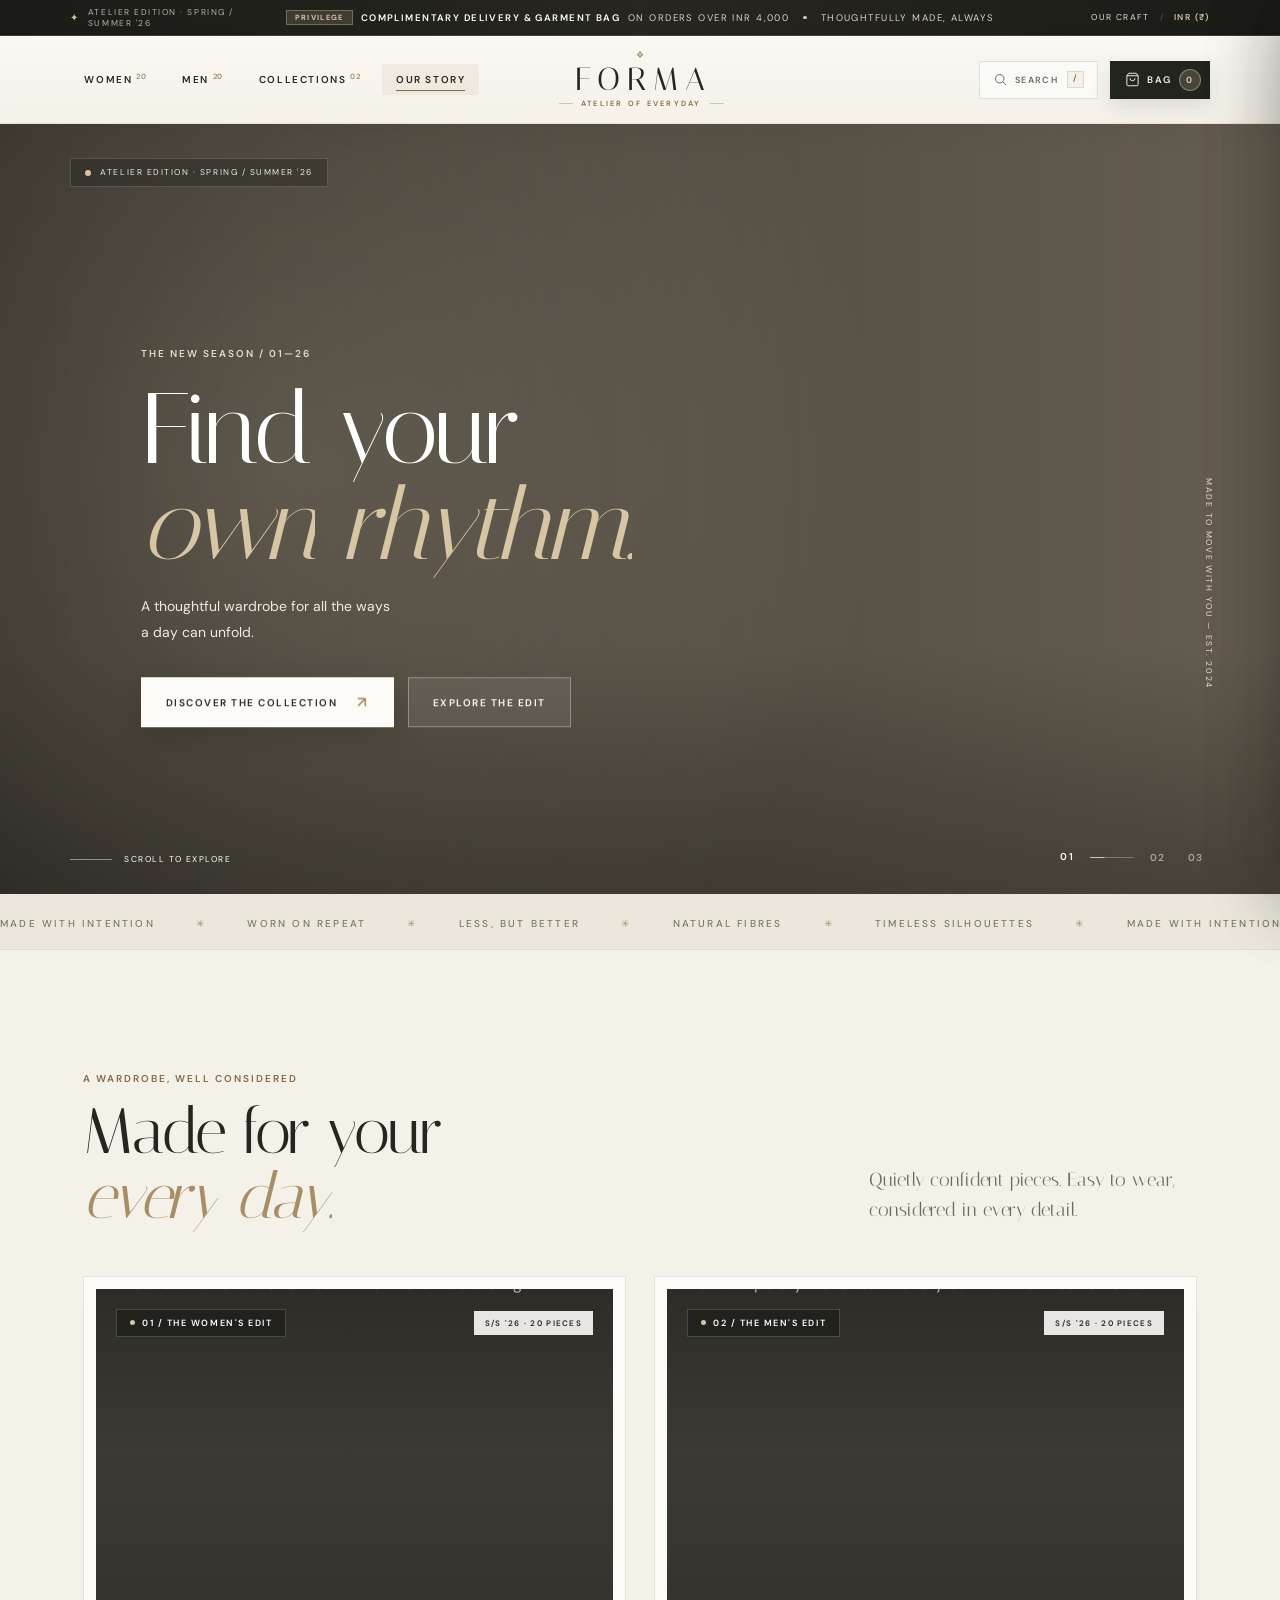
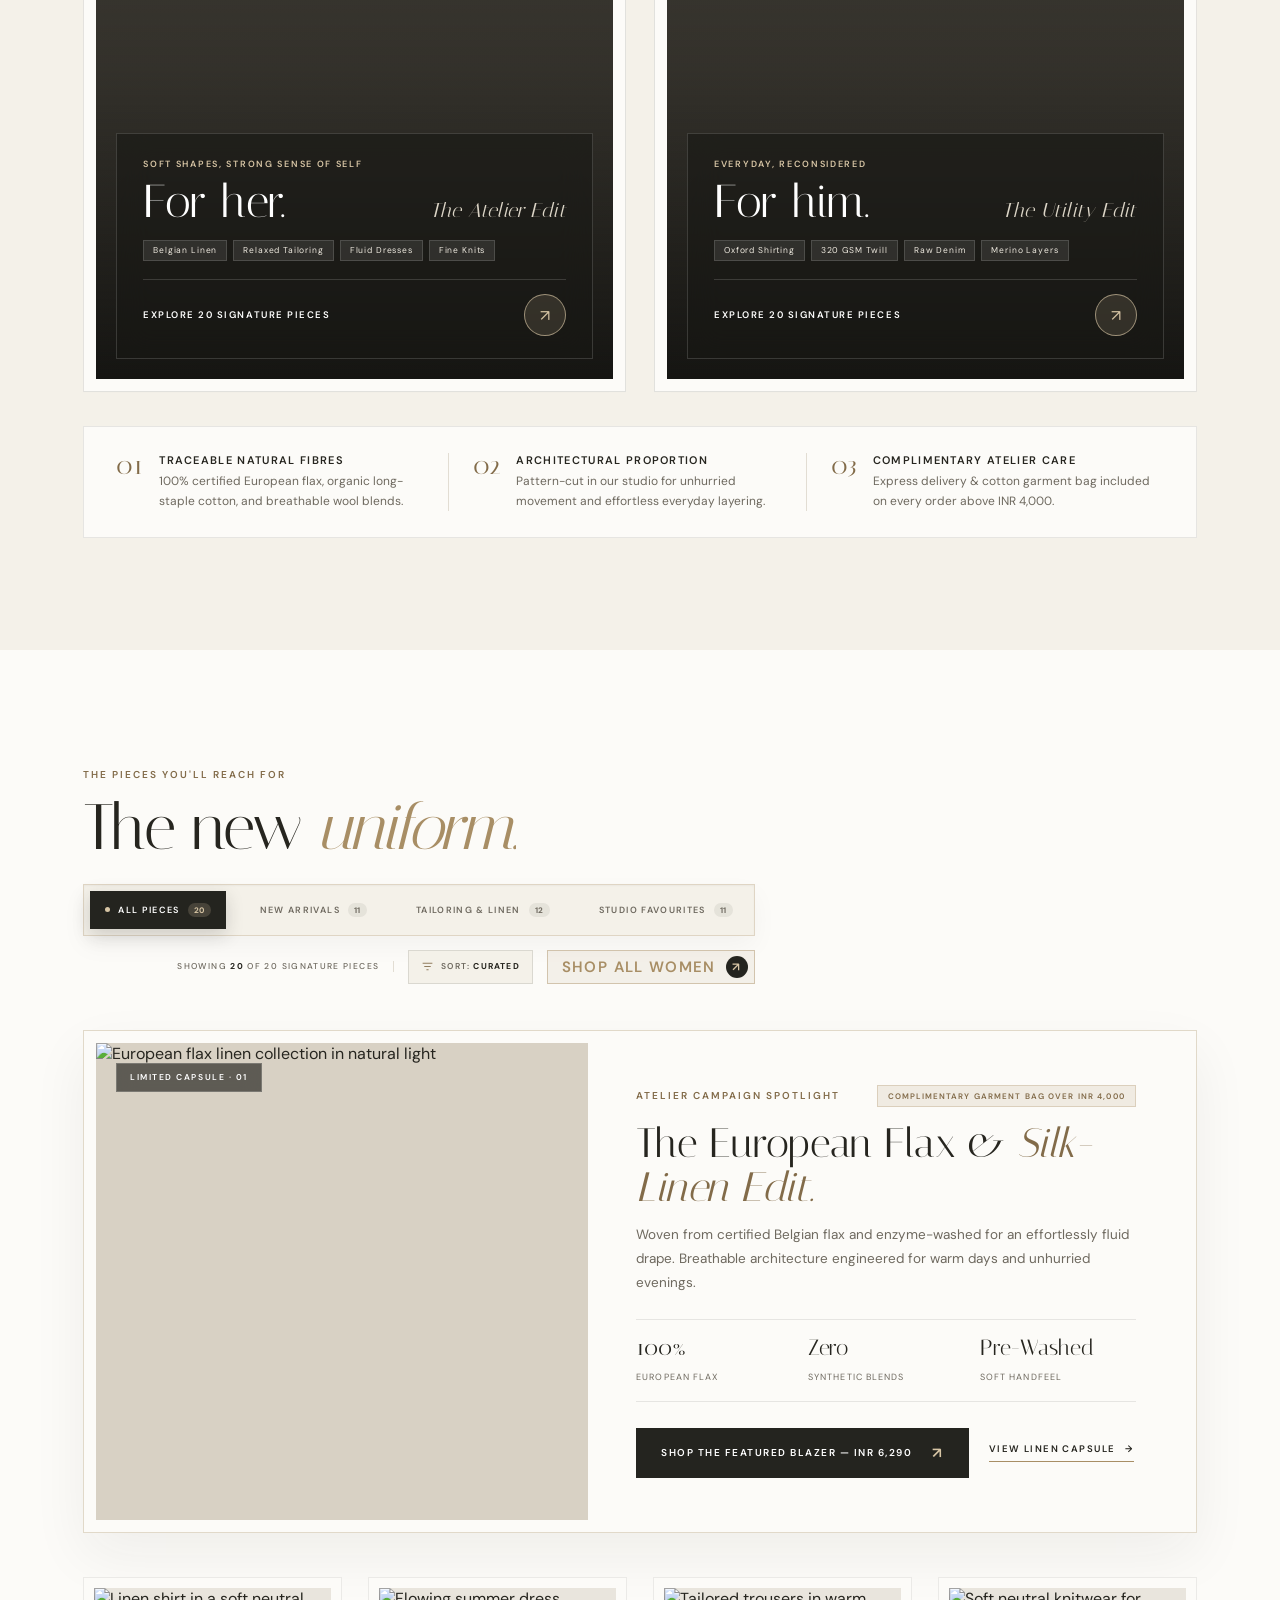
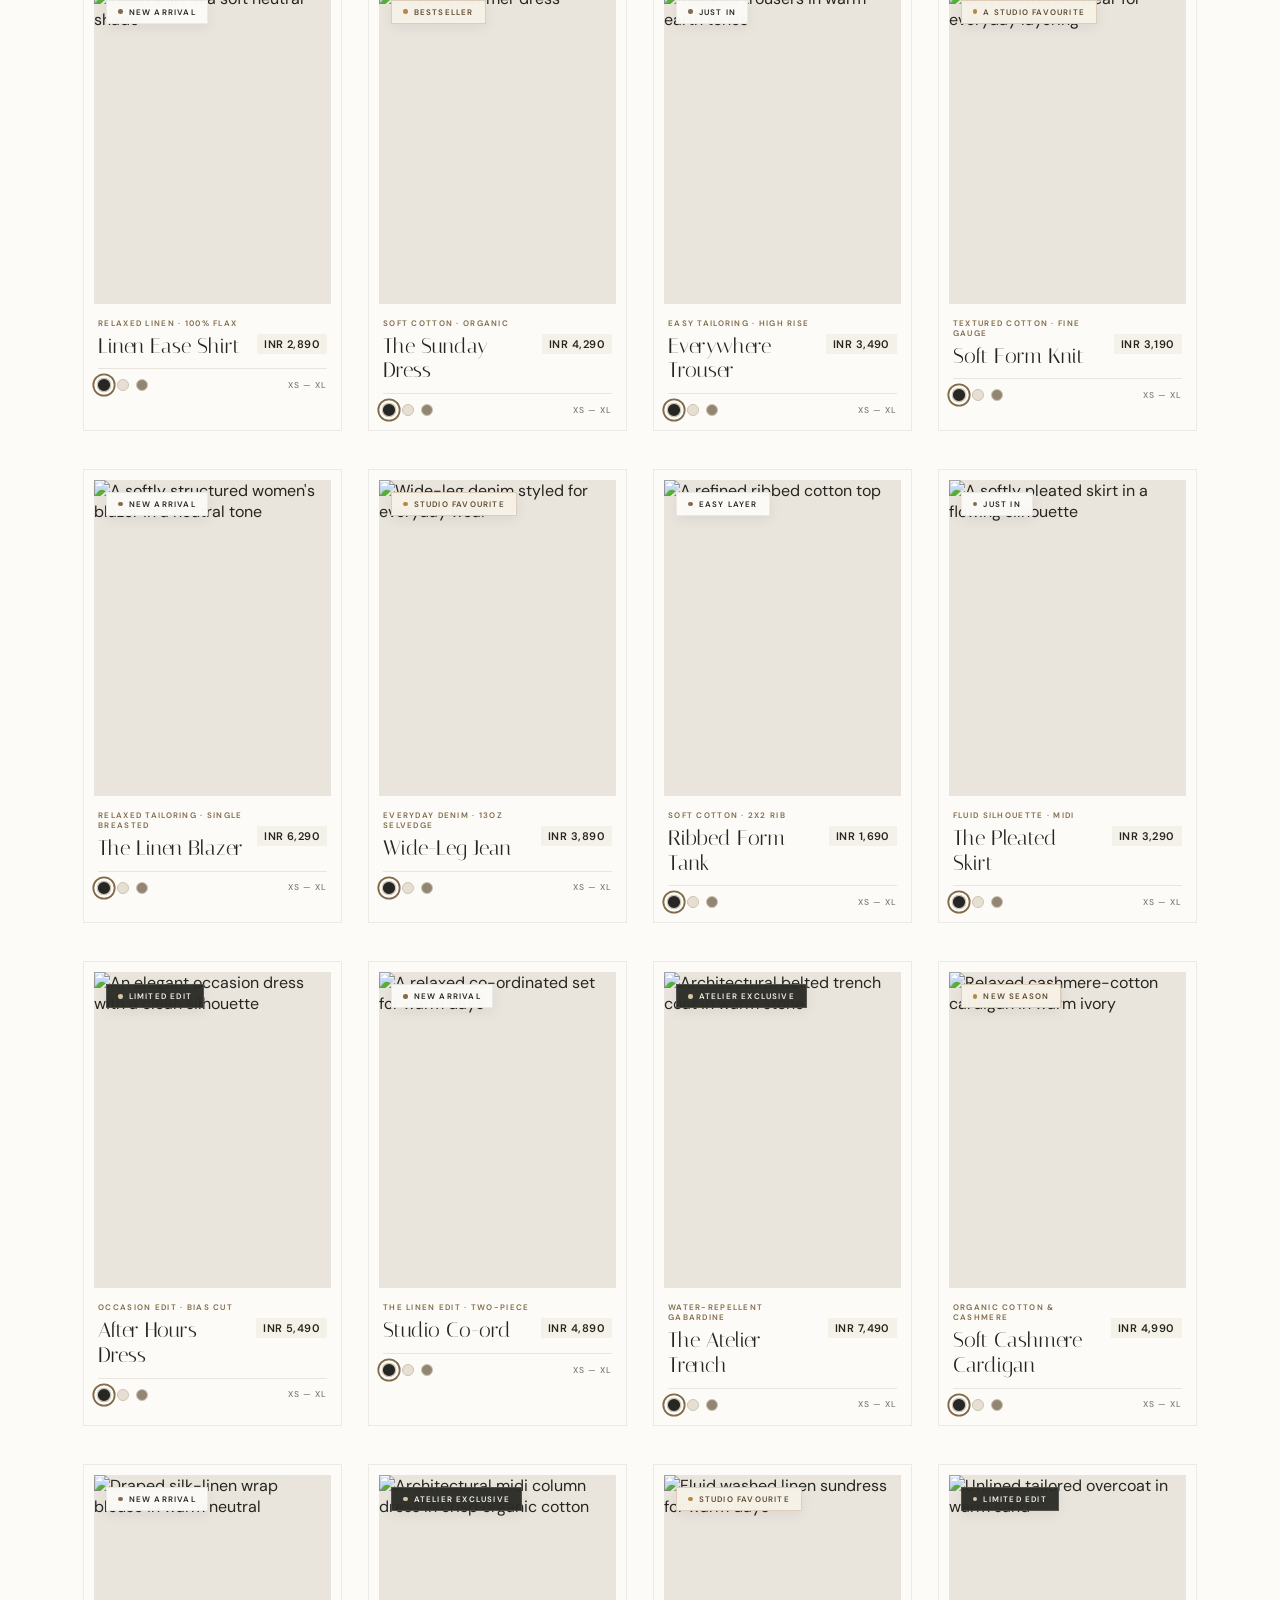
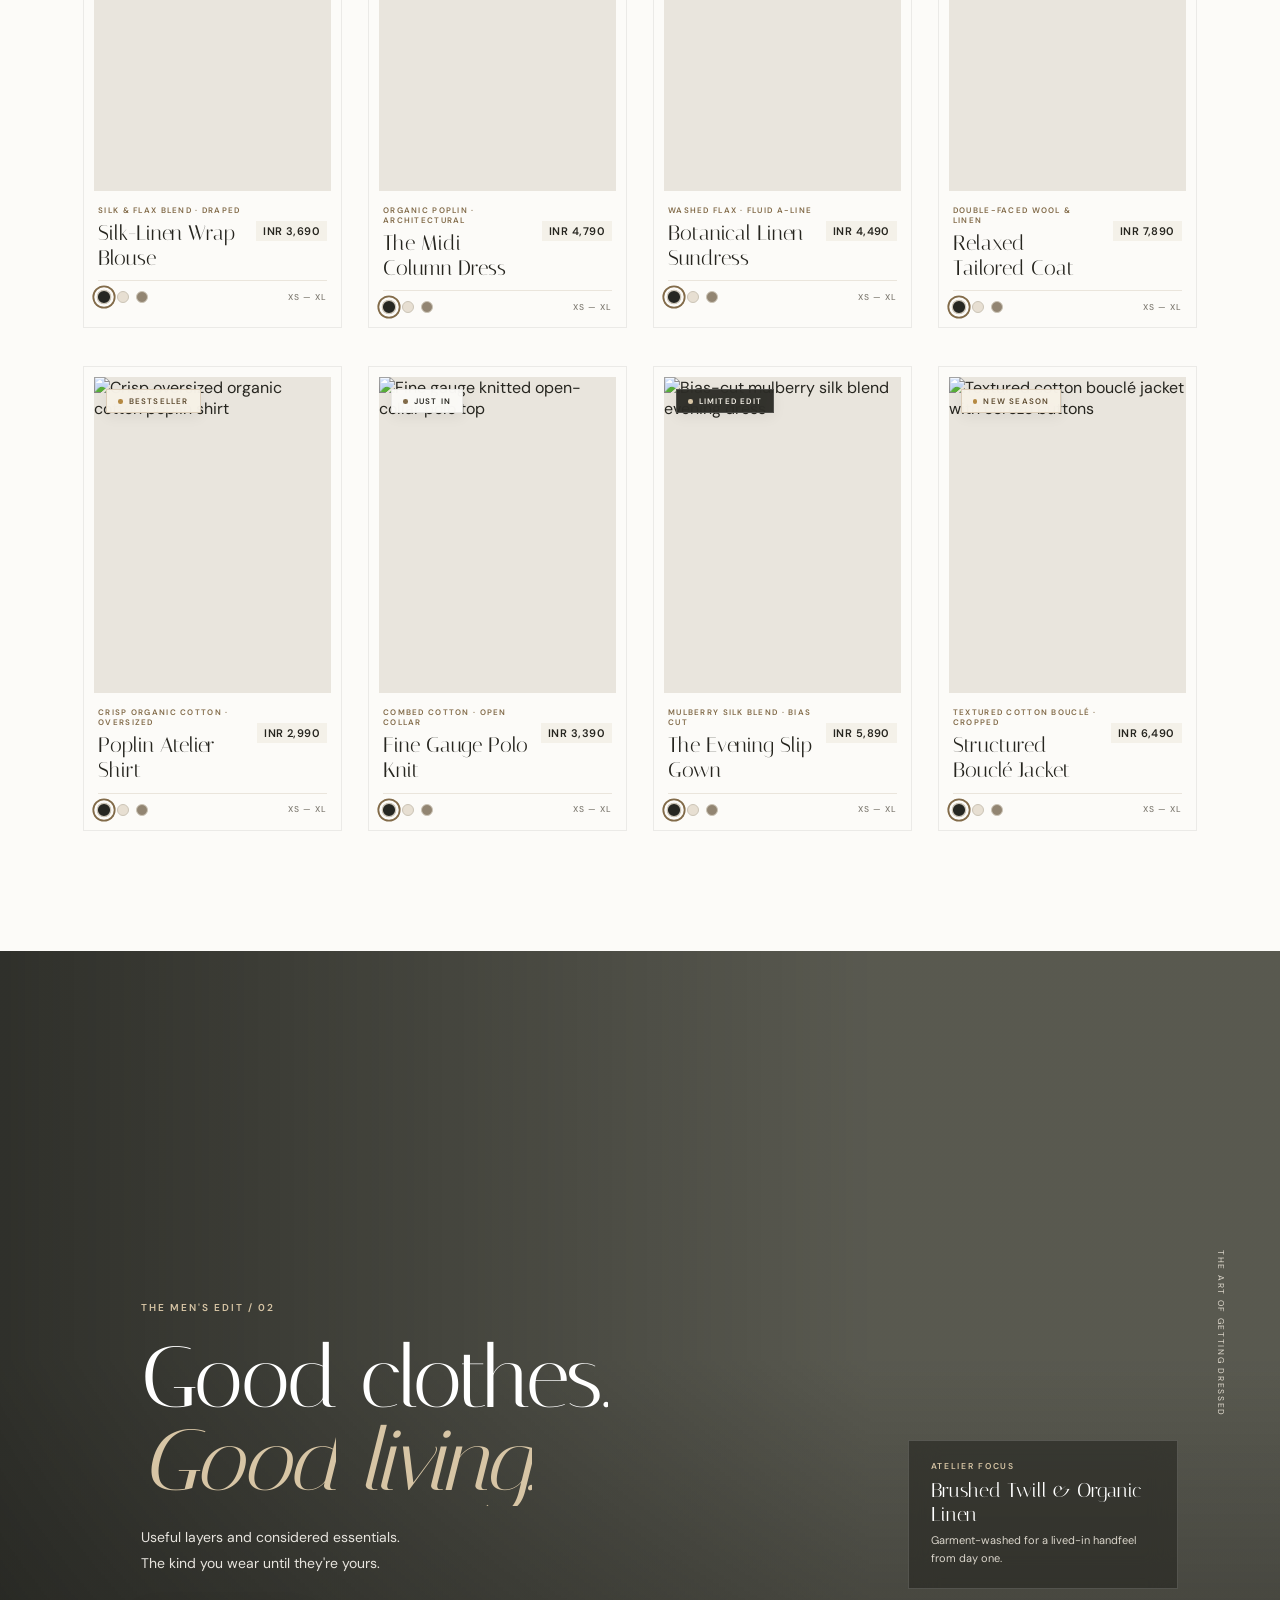
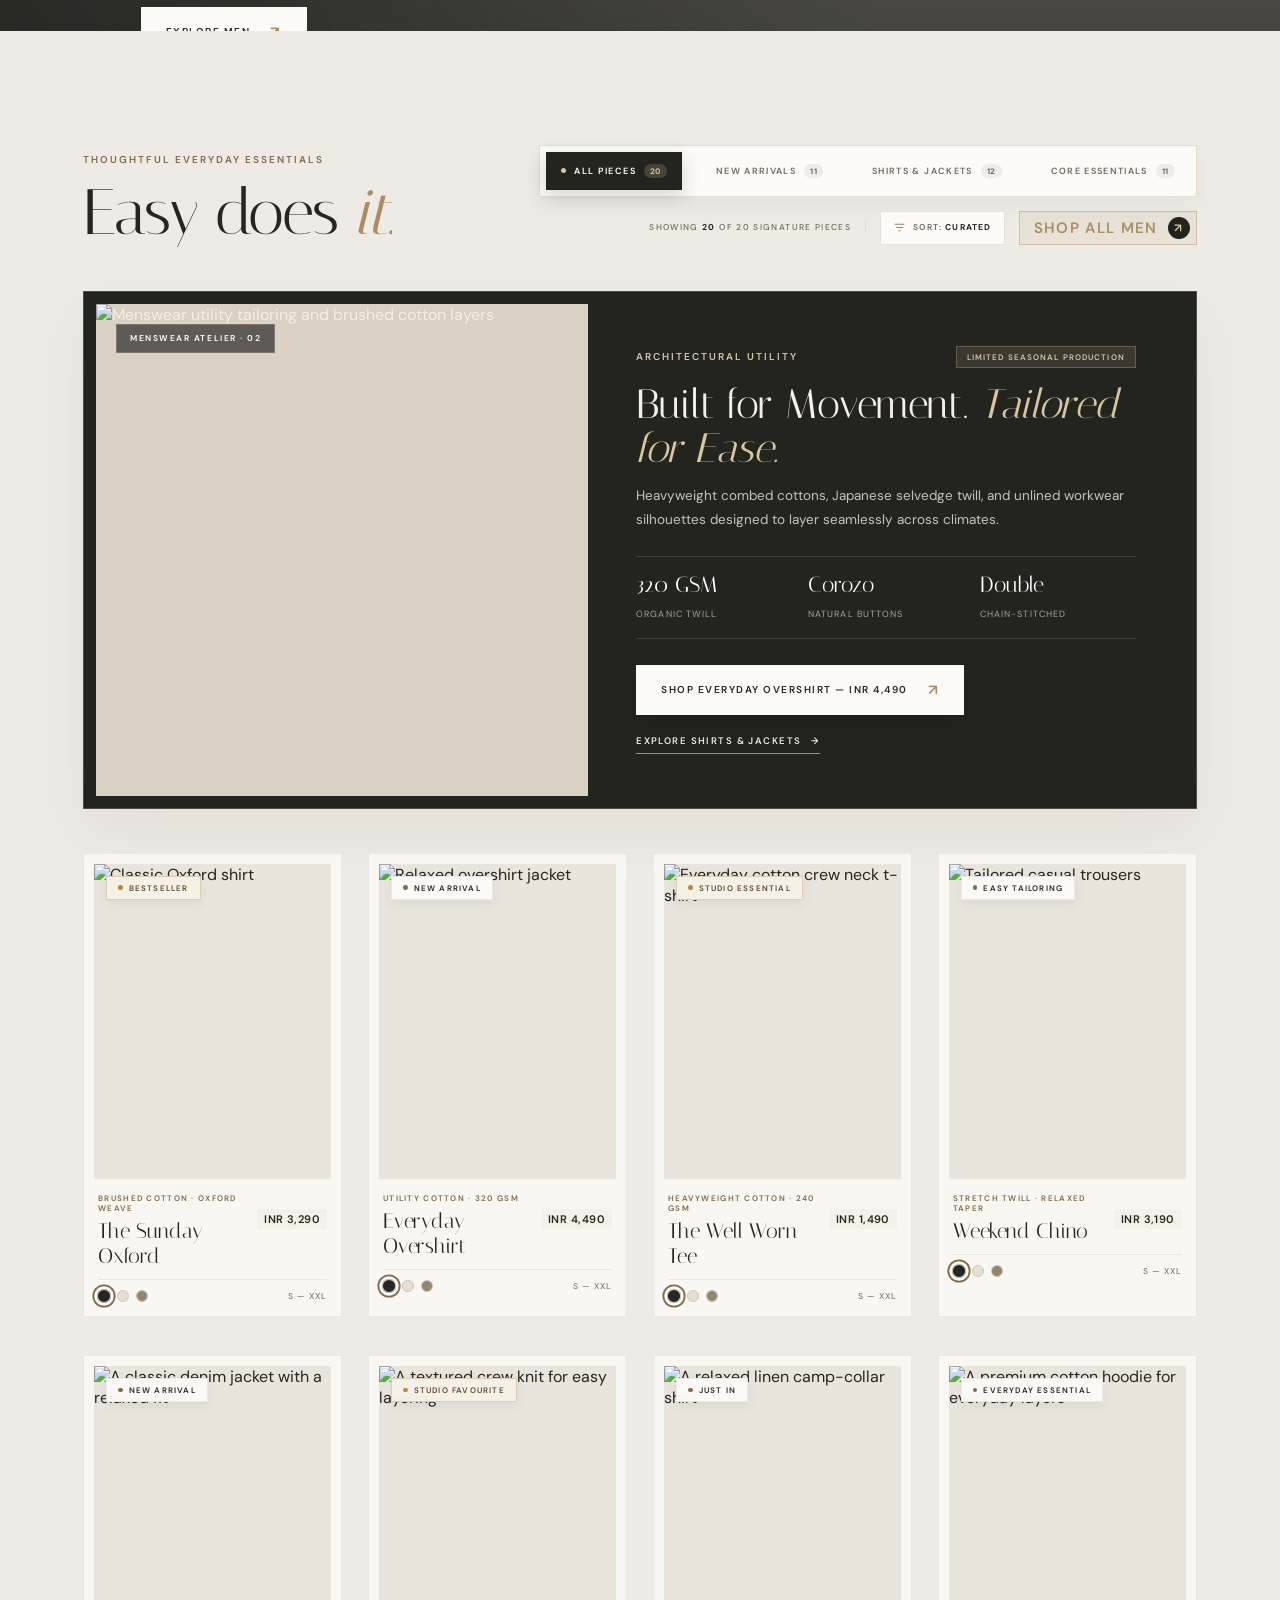
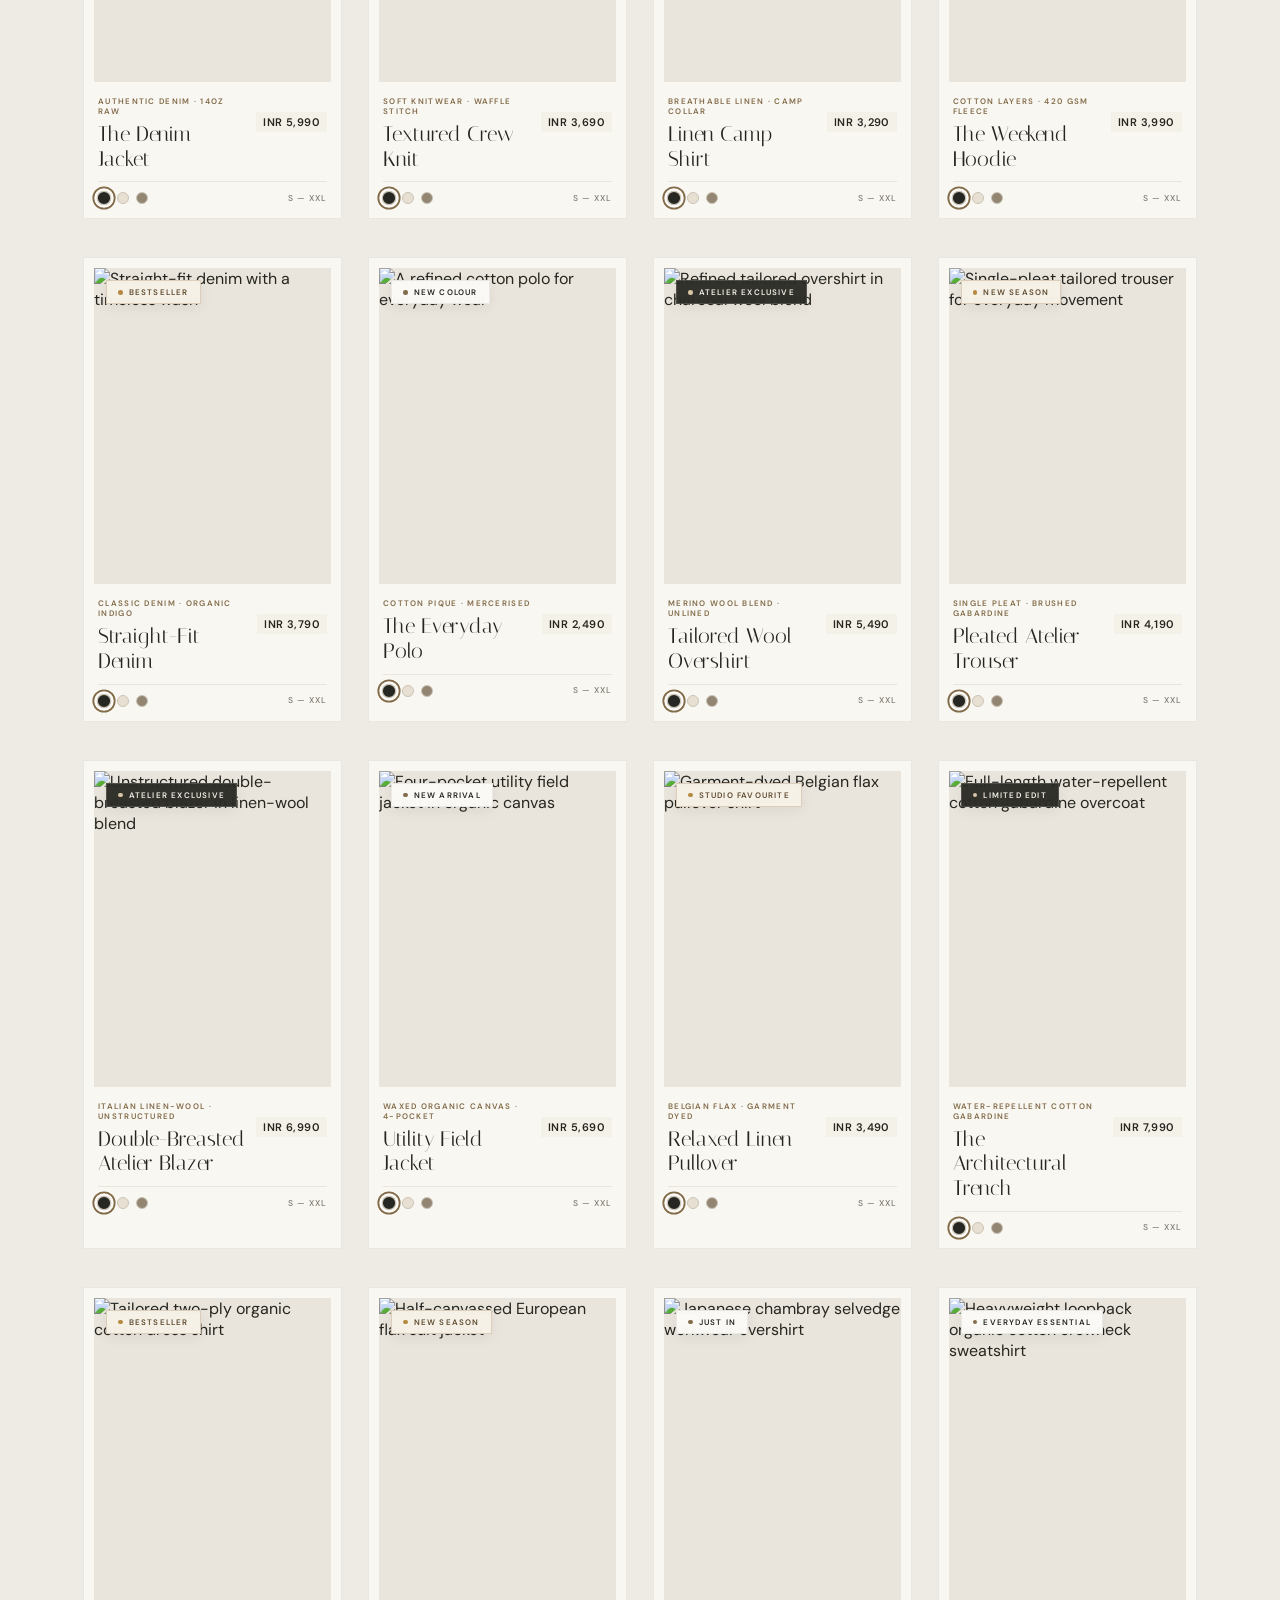
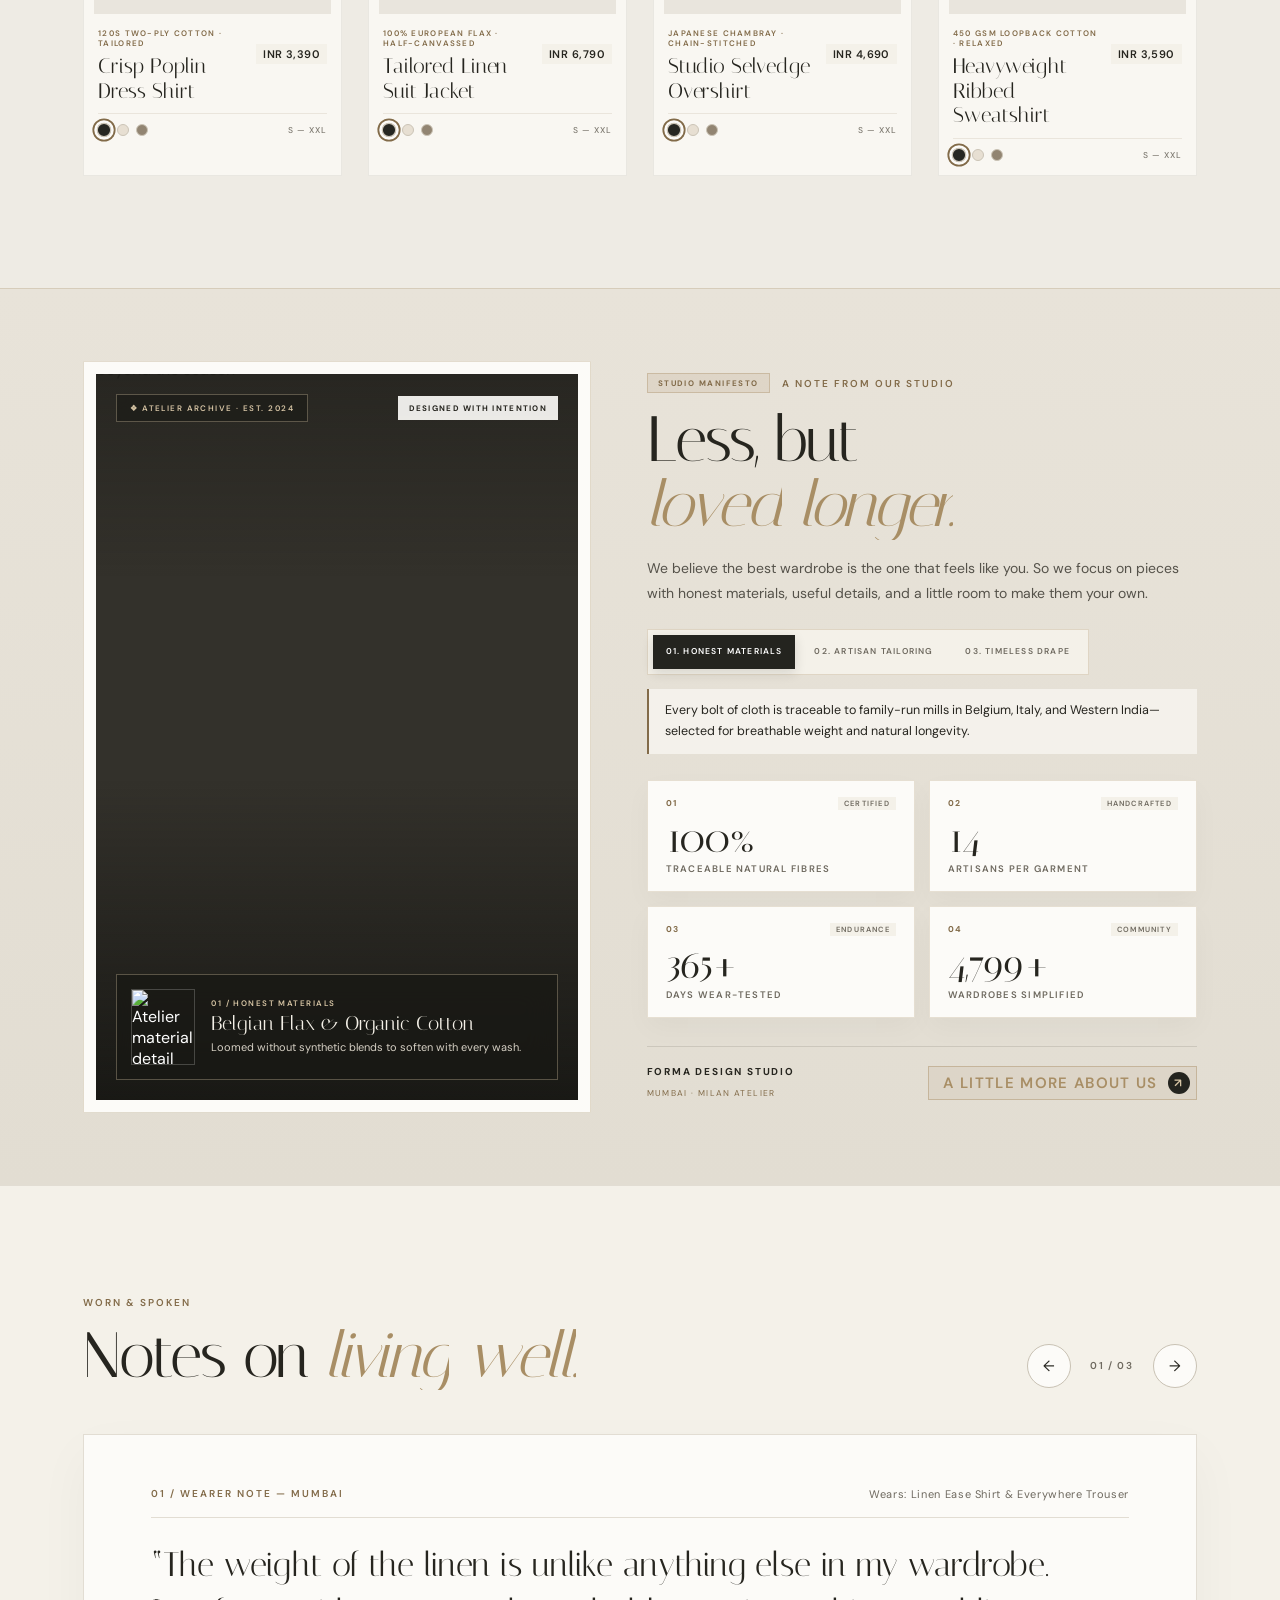
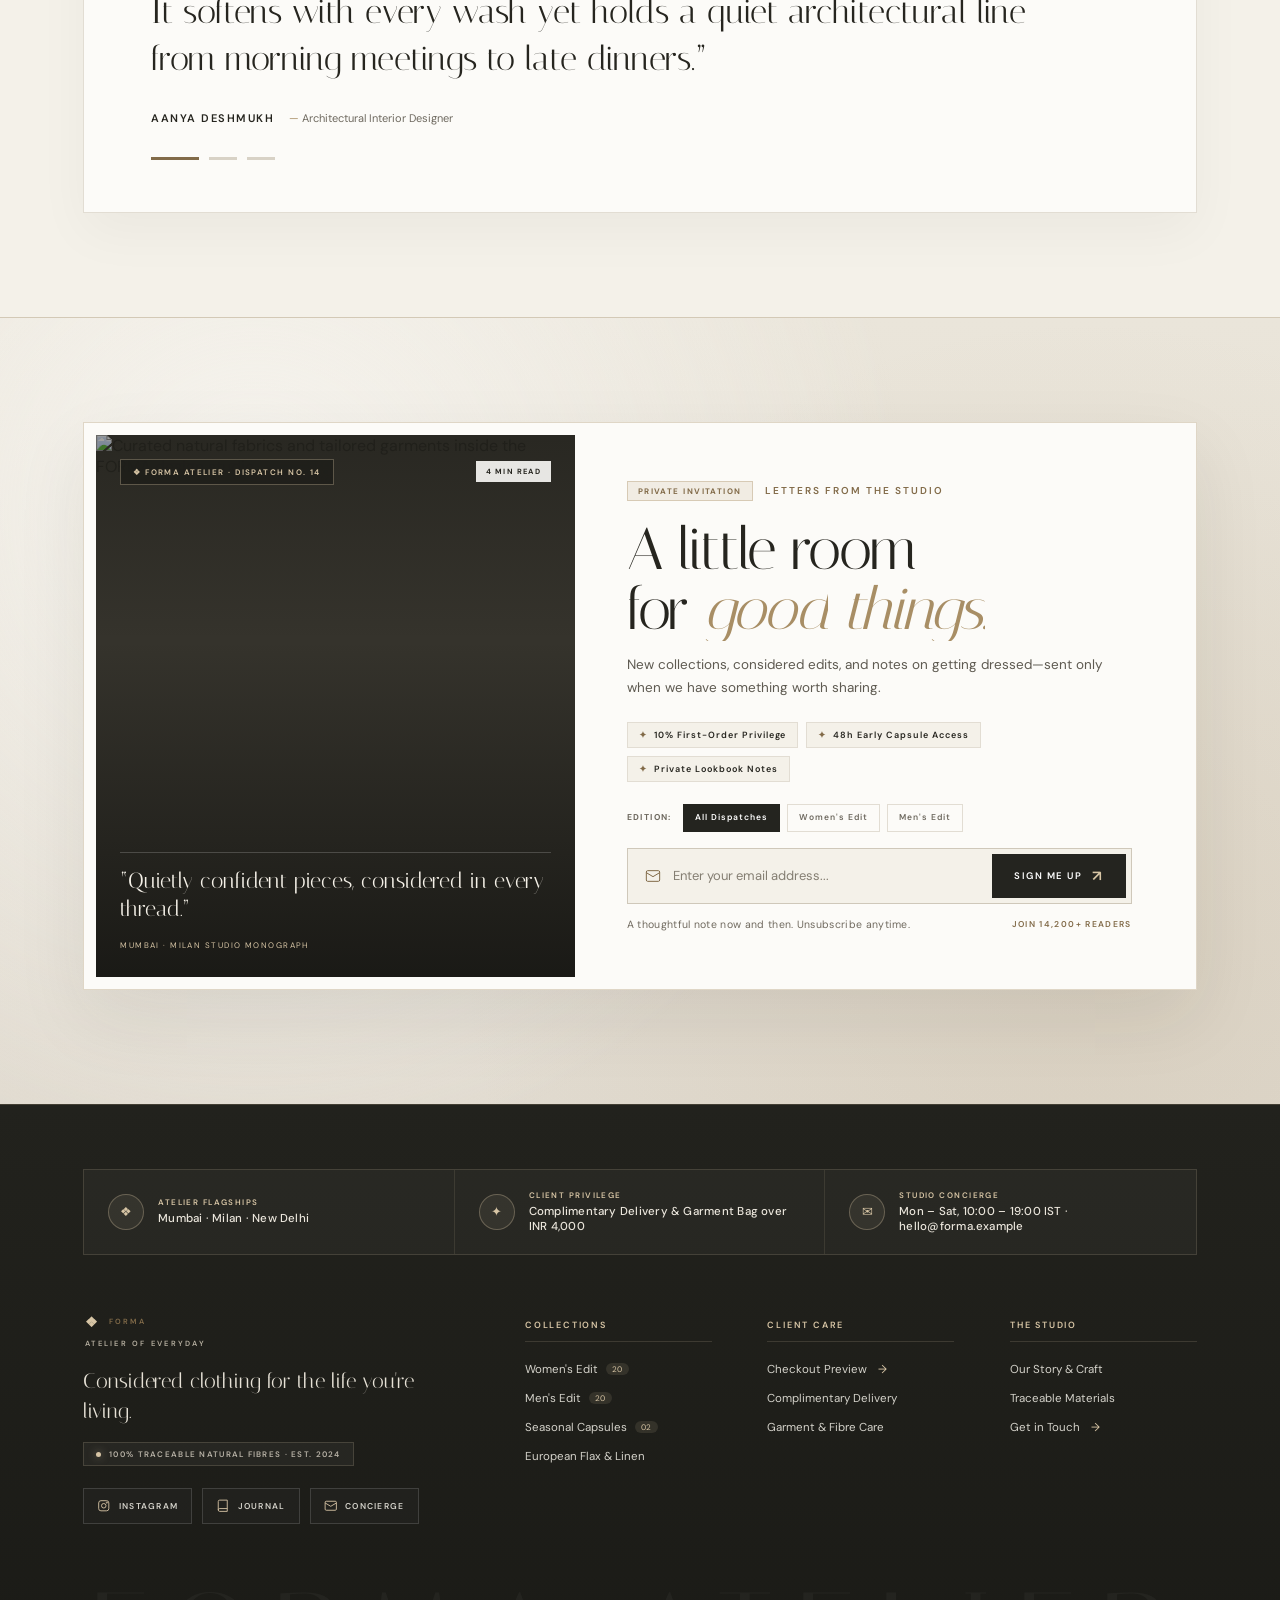
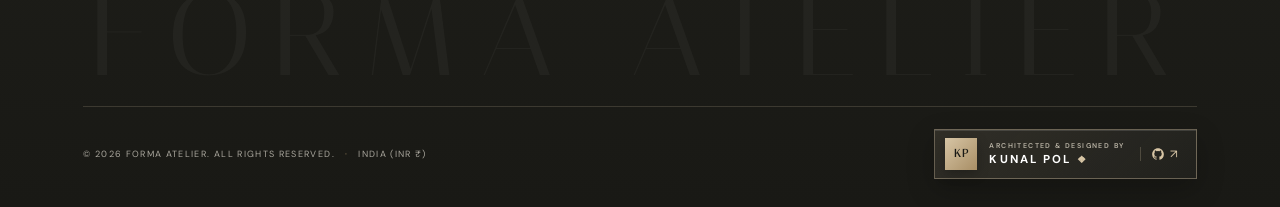
==== commit 27b2ca9a: "feat: add checkout page and supporting styles and scripts" ====
--- a/html/index.html
+++ b/html/index.html
@@ -38,8 +38,8 @@
       <span></span><span></span>
     </button>
     <nav class="main-nav" id="main-nav" aria-label="Main navigation">
-      <a href="#women" data-magnetic><span>WOMEN</span><sup>12</sup></a>
-      <a href="#men" data-magnetic><span>MEN</span><sup>12</sup></a>
+      <a href="#women" data-magnetic><span>WOMEN</span><sup>20</sup></a>
+      <a href="#men" data-magnetic><span>MEN</span><sup>20</sup></a>
       <a href="#collection" data-magnetic><span>COLLECTIONS</span><sup>02</sup></a>
       <a href="#story" data-magnetic><span>OUR STORY</span></a>
     </nav>
@@ -75,14 +75,14 @@
         <img
           class="hero-image"
           data-slide-index="1"
-          src="https://images.unsplash.com/photo-1490481651871-ab68de25d43d?auto=format&fit=crop&w=2200&q=85"
-          alt="Warm neutral linen and cotton layers in natural studio light"
+          src="https://images.unsplash.com/photo-1441984904996-e0b6ba687e04?auto=format&fit=crop&w=2200&q=85"
+          alt="Warm neutral linen and cotton layers in the FORMA atelier showroom"
           loading="lazy"
         />
         <img
           class="hero-image"
           data-slide-index="2"
-          src="https://images.unsplash.com/photo-1515886657613-9f3515b0c78f?auto=format&fit=crop&w=2200&q=85&crop=faces"
+          src="https://images.unsplash.com/photo-1524504388940-b1c1722653e1?auto=format&fit=crop&w=2200&q=85&crop=faces"
           alt="Contemporary editorial silhouette built for movement"
           loading="lazy"
         />
@@ -141,7 +141,7 @@
             <img src="https://images.unsplash.com/photo-1515886657613-9f3515b0c78f?auto=format&fit=crop&w=1600&q=88&crop=faces" alt="A relaxed women's fashion look in warm architectural light" loading="lazy" data-parallax="0.06"/>
             <div class="category-top-bar">
               <span class="category-index">01 / THE WOMEN'S EDIT</span>
-              <span class="category-season-badge">S/S '26 · 12 PIECES</span>
+              <span class="category-season-badge">S/S '26 · 20 PIECES</span>
             </div>
             <div class="category-spotlight-chip" aria-hidden="true">
               <img src="https://images.unsplash.com/photo-1591369822096-ffd140ec948f?auto=format&fit=crop&w=240&q=80" alt="" loading="lazy" />
@@ -160,7 +160,7 @@
                 <span>Fine Knits</span>
               </div>
               <div class="category-cta-row">
-                <span class="category-meta">EXPLORE 12 SIGNATURE PIECES</span>
+                <span class="category-meta">EXPLORE 20 SIGNATURE PIECES</span>
                 <span class="round-arrow" data-magnetic aria-hidden="true">↗</span>
               </div>
             </div>
@@ -169,10 +169,10 @@
 
         <a class="category-card men-card reveal mask-reveal" href="#men" data-tilt>
           <div class="category-media">
-            <img src="https://images.unsplash.com/photo-1507679799987-c73779587ccf?auto=format&fit=crop&w=1600&q=88&crop=faces" alt="A contemporary menswear look styled in tailored neutral tones" loading="lazy" data-parallax="0.06"/>
+            <img src="https://images.unsplash.com/photo-1519085360753-af0119f7cbe7?auto=format&fit=crop&w=1600&q=88&crop=faces" alt="A contemporary menswear look styled in tailored neutral tones" loading="lazy" data-parallax="0.06"/>
             <div class="category-top-bar">
               <span class="category-index">02 / THE MEN'S EDIT</span>
-              <span class="category-season-badge">S/S '26 · 12 PIECES</span>
+              <span class="category-season-badge">S/S '26 · 20 PIECES</span>
             </div>
             <div class="category-spotlight-chip" aria-hidden="true">
               <img src="https://images.unsplash.com/photo-1551028719-00167b16eac5?auto=format&fit=crop&w=240&q=80" alt="" loading="lazy" />
@@ -191,7 +191,7 @@
                 <span>Merino Layers</span>
               </div>
               <div class="category-cta-row">
-                <span class="category-meta">EXPLORE 12 SIGNATURE PIECES</span>
+                <span class="category-meta">EXPLORE 20 SIGNATURE PIECES</span>
                 <span class="round-arrow" data-magnetic aria-hidden="true">↗</span>
               </div>
             </div>
@@ -235,26 +235,26 @@
             <button type="button" class="filter-pill is-active" data-filter-group="women" data-filter="all" role="tab" aria-selected="true">
               <span class="pill-dot" aria-hidden="true"></span>
               <span>ALL PIECES</span>
-              <em class="pill-count">12</em>
+              <em class="pill-count">20</em>
             </button>
             <button type="button" class="filter-pill" data-filter-group="women" data-filter="new" role="tab" aria-selected="false">
               <span class="pill-dot" aria-hidden="true"></span>
               <span>NEW ARRIVALS</span>
-              <em class="pill-count">06</em>
+              <em class="pill-count">11</em>
             </button>
             <button type="button" class="filter-pill" data-filter-group="women" data-filter="tailoring" role="tab" aria-selected="false">
               <span class="pill-dot" aria-hidden="true"></span>
               <span>TAILORING &amp; LINEN</span>
-              <em class="pill-count">07</em>
+              <em class="pill-count">12</em>
             </button>
             <button type="button" class="filter-pill" data-filter-group="women" data-filter="essentials" role="tab" aria-selected="false">
               <span class="pill-dot" aria-hidden="true"></span>
               <span>STUDIO FAVOURITES</span>
-              <em class="pill-count">06</em>
+              <em class="pill-count">11</em>
             </button>
           </div>
           <div class="section-utility-row">
-            <span class="showing-status" data-status-group="women">SHOWING <strong>12</strong> OF 12 SIGNATURE PIECES</span>
+            <span class="showing-status" data-status-group="women">SHOWING <strong>20</strong> OF 20 SIGNATURE PIECES</span>
             <button type="button" class="sort-toggle" data-sort-group="women" data-sort-mode="default" aria-label="Sort women's collection">
               <svg viewBox="0 0 24 24" aria-hidden="true"><path d="M3 6h18M6 12h12M10 18h4"/></svg>
               <span>SORT: <b>CURATED</b></span>
@@ -594,6 +594,206 @@
           <div class="product-meta">
             <div><p>ORGANIC COTTON &amp; CASHMERE</p><h3>Soft Cashmere Cardigan</h3></div>
             <span class="price-tag">INR 4,990</span>
+          </div>
+          <div class="product-foot"><span class="swatches"><i></i><i></i><i></i></span><span class="size-range">XS — XL</span></div>
+        </article>
+
+        <article class="product-card reveal" data-product="Silk-Linen Wrap Blouse" data-price="3690" data-tags="new tailoring">
+          <div class="product-photo" role="group" aria-label="Silk-Linen Wrap Blouse">
+            <img src="https://images.unsplash.com/photo-1550614000-4895a10e1bfd?auto=format&fit=crop&w=900&q=85" alt="Draped silk-linen wrap blouse in warm neutral" loading="lazy"/>
+            <span class="badge">NEW ARRIVAL</span>
+            <button class="quick-view-btn" type="button" aria-label="Quick view Silk-Linen Wrap Blouse" title="Quick View">
+              <svg viewBox="0 0 24 24" aria-hidden="true"><path d="M2 12s3.5-6.5 10-6.5S22 12 22 12s-3.5 6.5-10 6.5S2 12 2 12z"/><circle cx="12" cy="12" r="3"/></svg>
+            </button>
+            <div class="card-action-drawer">
+              <div class="card-size-bar" aria-label="Quick select size">
+                <button type="button" data-card-size="XS">XS</button>
+                <button type="button" data-card-size="S">S</button>
+                <button type="button" class="is-active" data-card-size="M">M</button>
+                <button type="button" data-card-size="L">L</button>
+                <button type="button" data-card-size="XL">XL</button>
+              </div>
+              <button class="quick-add" type="button">QUICK ADD <span>+</span></button>
+            </div>
+          </div>
+          <div class="product-meta">
+            <div><p>SILK &amp; FLAX BLEND · DRAPED</p><h3>Silk-Linen Wrap Blouse</h3></div>
+            <span class="price-tag">INR 3,690</span>
+          </div>
+          <div class="product-foot"><span class="swatches"><i></i><i></i><i></i></span><span class="size-range">XS — XL</span></div>
+        </article>
+
+        <article class="product-card reveal" data-product="The Midi Column Dress" data-price="4790" data-tags="new essentials">
+          <div class="product-photo" role="group" aria-label="The Midi Column Dress">
+            <img src="https://images.unsplash.com/photo-1515372039744-b8f02a3ae446?auto=format&fit=crop&w=900&q=85" alt="Architectural midi column dress in crisp organic cotton" loading="lazy"/>
+            <span class="badge badge-dark">ATELIER EXCLUSIVE</span>
+            <button class="quick-view-btn" type="button" aria-label="Quick view The Midi Column Dress" title="Quick View">
+              <svg viewBox="0 0 24 24" aria-hidden="true"><path d="M2 12s3.5-6.5 10-6.5S22 12 22 12s-3.5 6.5-10 6.5S2 12 2 12z"/><circle cx="12" cy="12" r="3"/></svg>
+            </button>
+            <div class="card-action-drawer">
+              <div class="card-size-bar" aria-label="Quick select size">
+                <button type="button" data-card-size="XS">XS</button>
+                <button type="button" data-card-size="S">S</button>
+                <button type="button" class="is-active" data-card-size="M">M</button>
+                <button type="button" data-card-size="L">L</button>
+                <button type="button" data-card-size="XL">XL</button>
+              </div>
+              <button class="quick-add" type="button">QUICK ADD <span>+</span></button>
+            </div>
+          </div>
+          <div class="product-meta">
+            <div><p>ORGANIC POPLIN · ARCHITECTURAL</p><h3>The Midi Column Dress</h3></div>
+            <span class="price-tag">INR 4,790</span>
+          </div>
+          <div class="product-foot"><span class="swatches"><i></i><i></i><i></i></span><span class="size-range">XS — XL</span></div>
+        </article>
+
+        <article class="product-card reveal" data-product="Botanical Linen Sundress" data-price="4490" data-tags="essentials">
+          <div class="product-photo" role="group" aria-label="Botanical Linen Sundress">
+            <img src="https://images.unsplash.com/photo-1572804013309-59a88b7e92f1?auto=format&fit=crop&w=900&q=85" alt="Fluid washed linen sundress for warm days" loading="lazy"/>
+            <span class="badge badge-gold">STUDIO FAVOURITE</span>
+            <button class="quick-view-btn" type="button" aria-label="Quick view Botanical Linen Sundress" title="Quick View">
+              <svg viewBox="0 0 24 24" aria-hidden="true"><path d="M2 12s3.5-6.5 10-6.5S22 12 22 12s-3.5 6.5-10 6.5S2 12 2 12z"/><circle cx="12" cy="12" r="3"/></svg>
+            </button>
+            <div class="card-action-drawer">
+              <div class="card-size-bar" aria-label="Quick select size">
+                <button type="button" data-card-size="XS">XS</button>
+                <button type="button" data-card-size="S">S</button>
+                <button type="button" class="is-active" data-card-size="M">M</button>
+                <button type="button" data-card-size="L">L</button>
+                <button type="button" data-card-size="XL">XL</button>
+              </div>
+              <button class="quick-add" type="button">QUICK ADD <span>+</span></button>
+            </div>
+          </div>
+          <div class="product-meta">
+            <div><p>WASHED FLAX · FLUID A-LINE</p><h3>Botanical Linen Sundress</h3></div>
+            <span class="price-tag">INR 4,490</span>
+          </div>
+          <div class="product-foot"><span class="swatches"><i></i><i></i><i></i></span><span class="size-range">XS — XL</span></div>
+        </article>
+
+        <article class="product-card reveal" data-product="Relaxed Tailored Coat" data-price="7890" data-tags="new tailoring">
+          <div class="product-photo" role="group" aria-label="Relaxed Tailored Coat">
+            <img src="https://images.unsplash.com/photo-1581044777550-4cfa60707c03?auto=format&fit=crop&w=900&q=85" alt="Unlined tailored overcoat in warm sand" loading="lazy"/>
+            <span class="badge badge-dark">LIMITED EDIT</span>
+            <button class="quick-view-btn" type="button" aria-label="Quick view Relaxed Tailored Coat" title="Quick View">
+              <svg viewBox="0 0 24 24" aria-hidden="true"><path d="M2 12s3.5-6.5 10-6.5S22 12 22 12s-3.5 6.5-10 6.5S2 12 2 12z"/><circle cx="12" cy="12" r="3"/></svg>
+            </button>
+            <div class="card-action-drawer">
+              <div class="card-size-bar" aria-label="Quick select size">
+                <button type="button" data-card-size="XS">XS</button>
+                <button type="button" data-card-size="S">S</button>
+                <button type="button" class="is-active" data-card-size="M">M</button>
+                <button type="button" data-card-size="L">L</button>
+                <button type="button" data-card-size="XL">XL</button>
+              </div>
+              <button class="quick-add" type="button">QUICK ADD <span>+</span></button>
+            </div>
+          </div>
+          <div class="product-meta">
+            <div><p>DOUBLE-FACED WOOL &amp; LINEN</p><h3>Relaxed Tailored Coat</h3></div>
+            <span class="price-tag">INR 7,890</span>
+          </div>
+          <div class="product-foot"><span class="swatches"><i></i><i></i><i></i></span><span class="size-range">XS — XL</span></div>
+        </article>
+
+        <article class="product-card reveal" data-product="Poplin Atelier Shirt" data-price="2990" data-tags="tailoring essentials">
+          <div class="product-photo" role="group" aria-label="Poplin Atelier Shirt">
+            <img src="https://images.unsplash.com/photo-1564257631407-4deb1f99d992?auto=format&fit=crop&w=900&q=85" alt="Crisp oversized organic cotton poplin shirt" loading="lazy"/>
+            <span class="badge badge-gold">BESTSELLER</span>
+            <button class="quick-view-btn" type="button" aria-label="Quick view Poplin Atelier Shirt" title="Quick View">
+              <svg viewBox="0 0 24 24" aria-hidden="true"><path d="M2 12s3.5-6.5 10-6.5S22 12 22 12s-3.5 6.5-10 6.5S2 12 2 12z"/><circle cx="12" cy="12" r="3"/></svg>
+            </button>
+            <div class="card-action-drawer">
+              <div class="card-size-bar" aria-label="Quick select size">
+                <button type="button" data-card-size="XS">XS</button>
+                <button type="button" data-card-size="S">S</button>
+                <button type="button" class="is-active" data-card-size="M">M</button>
+                <button type="button" data-card-size="L">L</button>
+                <button type="button" data-card-size="XL">XL</button>
+              </div>
+              <button class="quick-add" type="button">QUICK ADD <span>+</span></button>
+            </div>
+          </div>
+          <div class="product-meta">
+            <div><p>CRISP ORGANIC COTTON · OVERSIZED</p><h3>Poplin Atelier Shirt</h3></div>
+            <span class="price-tag">INR 2,990</span>
+          </div>
+          <div class="product-foot"><span class="swatches"><i></i><i></i><i></i></span><span class="size-range">XS — XL</span></div>
+        </article>
+
+        <article class="product-card reveal" data-product="Fine Gauge Polo Knit" data-price="3390" data-tags="new essentials">
+          <div class="product-photo" role="group" aria-label="Fine Gauge Polo Knit">
+            <img src="https://images.unsplash.com/photo-1554568218-0f1715e72254?auto=format&fit=crop&w=900&q=85" alt="Fine gauge knitted open-collar polo top" loading="lazy"/>
+            <span class="badge">JUST IN</span>
+            <button class="quick-view-btn" type="button" aria-label="Quick view Fine Gauge Polo Knit" title="Quick View">
+              <svg viewBox="0 0 24 24" aria-hidden="true"><path d="M2 12s3.5-6.5 10-6.5S22 12 22 12s-3.5 6.5-10 6.5S2 12 2 12z"/><circle cx="12" cy="12" r="3"/></svg>
+            </button>
+            <div class="card-action-drawer">
+              <div class="card-size-bar" aria-label="Quick select size">
+                <button type="button" data-card-size="XS">XS</button>
+                <button type="button" data-card-size="S">S</button>
+                <button type="button" class="is-active" data-card-size="M">M</button>
+                <button type="button" data-card-size="L">L</button>
+                <button type="button" data-card-size="XL">XL</button>
+              </div>
+              <button class="quick-add" type="button">QUICK ADD <span>+</span></button>
+            </div>
+          </div>
+          <div class="product-meta">
+            <div><p>COMBED COTTON · OPEN COLLAR</p><h3>Fine Gauge Polo Knit</h3></div>
+            <span class="price-tag">INR 3,390</span>
+          </div>
+          <div class="product-foot"><span class="swatches"><i></i><i></i><i></i></span><span class="size-range">XS — XL</span></div>
+        </article>
+
+        <article class="product-card reveal" data-product="The Evening Slip Gown" data-price="5890" data-tags="new tailoring">
+          <div class="product-photo" role="group" aria-label="The Evening Slip Gown">
+            <img src="https://images.unsplash.com/photo-1502716119720-b23a93e5fe1b?auto=format&fit=crop&w=900&q=85" alt="Bias-cut mulberry silk blend evening dress" loading="lazy"/>
+            <span class="badge badge-dark">LIMITED EDIT</span>
+            <button class="quick-view-btn" type="button" aria-label="Quick view The Evening Slip Gown" title="Quick View">
+              <svg viewBox="0 0 24 24" aria-hidden="true"><path d="M2 12s3.5-6.5 10-6.5S22 12 22 12s-3.5 6.5-10 6.5S2 12 2 12z"/><circle cx="12" cy="12" r="3"/></svg>
+            </button>
+            <div class="card-action-drawer">
+              <div class="card-size-bar" aria-label="Quick select size">
+                <button type="button" data-card-size="XS">XS</button>
+                <button type="button" data-card-size="S">S</button>
+                <button type="button" class="is-active" data-card-size="M">M</button>
+                <button type="button" data-card-size="L">L</button>
+                <button type="button" data-card-size="XL">XL</button>
+              </div>
+              <button class="quick-add" type="button">QUICK ADD <span>+</span></button>
+            </div>
+          </div>
+          <div class="product-meta">
+            <div><p>MULBERRY SILK BLEND · BIAS CUT</p><h3>The Evening Slip Gown</h3></div>
+            <span class="price-tag">INR 5,890</span>
+          </div>
+          <div class="product-foot"><span class="swatches"><i></i><i></i><i></i></span><span class="size-range">XS — XL</span></div>
+        </article>
+
+        <article class="product-card reveal" data-product="Structured Bouclé Jacket" data-price="6490" data-tags="tailoring essentials">
+          <div class="product-photo" role="group" aria-label="Structured Bouclé Jacket">
+            <img src="https://images.unsplash.com/photo-1485968579580-b6d095142e6e?auto=format&fit=crop&w=900&q=85" alt="Textured cotton bouclé jacket with corozo buttons" loading="lazy"/>
+            <span class="badge badge-gold">NEW SEASON</span>
+            <button class="quick-view-btn" type="button" aria-label="Quick view Structured Bouclé Jacket" title="Quick View">
+              <svg viewBox="0 0 24 24" aria-hidden="true"><path d="M2 12s3.5-6.5 10-6.5S22 12 22 12s-3.5 6.5-10 6.5S2 12 2 12z"/><circle cx="12" cy="12" r="3"/></svg>
+            </button>
+            <div class="card-action-drawer">
+              <div class="card-size-bar" aria-label="Quick select size">
+                <button type="button" data-card-size="XS">XS</button>
+                <button type="button" data-card-size="S">S</button>
+                <button type="button" class="is-active" data-card-size="M">M</button>
+                <button type="button" data-card-size="L">L</button>
+                <button type="button" data-card-size="XL">XL</button>
+              </div>
+              <button class="quick-add" type="button">QUICK ADD <span>+</span></button>
+            </div>
+          </div>
+          <div class="product-meta">
+            <div><p>TEXTURED COTTON BOUCLÉ · CROPPED</p><h3>Structured Bouclé Jacket</h3></div>
+            <span class="price-tag">INR 6,490</span>
           </div>
           <div class="product-foot"><span class="swatches"><i></i><i></i><i></i></span><span class="size-range">XS — XL</span></div>
         </article>
@@ -631,26 +831,26 @@
             <button type="button" class="filter-pill is-active" data-filter-group="men" data-filter="all" role="tab" aria-selected="true">
               <span class="pill-dot" aria-hidden="true"></span>
               <span>ALL PIECES</span>
-              <em class="pill-count">12</em>
+              <em class="pill-count">20</em>
             </button>
             <button type="button" class="filter-pill" data-filter-group="men" data-filter="new" role="tab" aria-selected="false">
               <span class="pill-dot" aria-hidden="true"></span>
               <span>NEW ARRIVALS</span>
-              <em class="pill-count">06</em>
+              <em class="pill-count">11</em>
             </button>
             <button type="button" class="filter-pill" data-filter-group="men" data-filter="shirting" role="tab" aria-selected="false">
               <span class="pill-dot" aria-hidden="true"></span>
               <span>SHIRTS &amp; JACKETS</span>
-              <em class="pill-count">06</em>
+              <em class="pill-count">12</em>
             </button>
             <button type="button" class="filter-pill" data-filter-group="men" data-filter="essentials" role="tab" aria-selected="false">
               <span class="pill-dot" aria-hidden="true"></span>
               <span>CORE ESSENTIALS</span>
-              <em class="pill-count">07</em>
+              <em class="pill-count">11</em>
             </button>
           </div>
           <div class="section-utility-row">
-            <span class="showing-status" data-status-group="men">SHOWING <strong>12</strong> OF 12 SIGNATURE PIECES</span>
+            <span class="showing-status" data-status-group="men">SHOWING <strong>20</strong> OF 20 SIGNATURE PIECES</span>
             <button type="button" class="sort-toggle" data-sort-group="men" data-sort-mode="default" aria-label="Sort men's collection">
               <svg viewBox="0 0 24 24" aria-hidden="true"><path d="M3 6h18M6 12h12M10 18h4"/></svg>
               <span>SORT: <b>CURATED</b></span>
@@ -993,39 +1193,325 @@
           </div>
           <div class="product-foot"><span class="swatches"><i></i><i></i><i></i></span><span class="size-range">S — XXL</span></div>
         </article>
+
+        <article class="product-card reveal" data-product="Double-Breasted Atelier Blazer" data-price="6990" data-tags="new shirting">
+          <div class="product-photo" role="group" aria-label="Double-Breasted Atelier Blazer">
+            <img src="https://images.unsplash.com/photo-1617127365659-c47fa864d8bc?auto=format&fit=crop&w=900&q=85" alt="Unstructured double-breasted blazer in linen-wool blend" loading="lazy"/>
+            <span class="badge badge-dark">ATELIER EXCLUSIVE</span>
+            <button class="quick-view-btn" type="button" aria-label="Quick view Double-Breasted Atelier Blazer" title="Quick View">
+              <svg viewBox="0 0 24 24" aria-hidden="true"><path d="M2 12s3.5-6.5 10-6.5S22 12 22 12s-3.5 6.5-10 6.5S2 12 2 12z"/><circle cx="12" cy="12" r="3"/></svg>
+            </button>
+            <div class="card-action-drawer">
+              <div class="card-size-bar" aria-label="Quick select size">
+                <button type="button" data-card-size="S">S</button>
+                <button type="button" class="is-active" data-card-size="M">M</button>
+                <button type="button" data-card-size="L">L</button>
+                <button type="button" data-card-size="XL">XL</button>
+                <button type="button" data-card-size="XXL">XXL</button>
+              </div>
+              <button class="quick-add" type="button">QUICK ADD <span>+</span></button>
+            </div>
+          </div>
+          <div class="product-meta">
+            <div><p>ITALIAN LINEN-WOOL · UNSTRUCTURED</p><h3>Double-Breasted Atelier Blazer</h3></div>
+            <span class="price-tag">INR 6,990</span>
+          </div>
+          <div class="product-foot"><span class="swatches"><i></i><i></i><i></i></span><span class="size-range">S — XXL</span></div>
+        </article>
+
+        <article class="product-card reveal" data-product="Utility Field Jacket" data-price="5690" data-tags="new shirting">
+          <div class="product-photo" role="group" aria-label="Utility Field Jacket">
+            <img src="https://images.unsplash.com/photo-1516826957135-700dedea698c?auto=format&fit=crop&w=900&q=85" alt="Four-pocket utility field jacket in organic canvas" loading="lazy"/>
+            <span class="badge">NEW ARRIVAL</span>
+            <button class="quick-view-btn" type="button" aria-label="Quick view Utility Field Jacket" title="Quick View">
+              <svg viewBox="0 0 24 24" aria-hidden="true"><path d="M2 12s3.5-6.5 10-6.5S22 12 22 12s-3.5 6.5-10 6.5S2 12 2 12z"/><circle cx="12" cy="12" r="3"/></svg>
+            </button>
+            <div class="card-action-drawer">
+              <div class="card-size-bar" aria-label="Quick select size">
+                <button type="button" data-card-size="S">S</button>
+                <button type="button" class="is-active" data-card-size="M">M</button>
+                <button type="button" data-card-size="L">L</button>
+                <button type="button" data-card-size="XL">XL</button>
+                <button type="button" data-card-size="XXL">XXL</button>
+              </div>
+              <button class="quick-add" type="button">QUICK ADD <span>+</span></button>
+            </div>
+          </div>
+          <div class="product-meta">
+            <div><p>WAXED ORGANIC CANVAS · 4-POCKET</p><h3>Utility Field Jacket</h3></div>
+            <span class="price-tag">INR 5,690</span>
+          </div>
+          <div class="product-foot"><span class="swatches"><i></i><i></i><i></i></span><span class="size-range">S — XXL</span></div>
+        </article>
+
+        <article class="product-card reveal" data-product="Relaxed Linen Pullover" data-price="3490" data-tags="essentials">
+          <div class="product-photo" role="group" aria-label="Relaxed Linen Pullover">
+            <img src="https://images.unsplash.com/photo-1552374196-1ab2a1c593e8?auto=format&fit=crop&w=900&q=85" alt="Garment-dyed Belgian flax pullover shirt" loading="lazy"/>
+            <span class="badge badge-gold">STUDIO FAVOURITE</span>
+            <button class="quick-view-btn" type="button" aria-label="Quick view Relaxed Linen Pullover" title="Quick View">
+              <svg viewBox="0 0 24 24" aria-hidden="true"><path d="M2 12s3.5-6.5 10-6.5S22 12 22 12s-3.5 6.5-10 6.5S2 12 2 12z"/><circle cx="12" cy="12" r="3"/></svg>
+            </button>
+            <div class="card-action-drawer">
+              <div class="card-size-bar" aria-label="Quick select size">
+                <button type="button" data-card-size="S">S</button>
+                <button type="button" class="is-active" data-card-size="M">M</button>
+                <button type="button" data-card-size="L">L</button>
+                <button type="button" data-card-size="XL">XL</button>
+                <button type="button" data-card-size="XXL">XXL</button>
+              </div>
+              <button class="quick-add" type="button">QUICK ADD <span>+</span></button>
+            </div>
+          </div>
+          <div class="product-meta">
+            <div><p>BELGIAN FLAX · GARMENT DYED</p><h3>Relaxed Linen Pullover</h3></div>
+            <span class="price-tag">INR 3,490</span>
+          </div>
+          <div class="product-foot"><span class="swatches"><i></i><i></i><i></i></span><span class="size-range">S — XXL</span></div>
+        </article>
+
+        <article class="product-card reveal" data-product="The Architectural Trench" data-price="7990" data-tags="new shirting">
+          <div class="product-photo" role="group" aria-label="The Architectural Trench">
+            <img src="https://images.unsplash.com/photo-1490578474895-699cd4e2cf59?auto=format&fit=crop&w=900&q=85" alt="Full-length water-repellent cotton gabardine overcoat" loading="lazy"/>
+            <span class="badge badge-dark">LIMITED EDIT</span>
+            <button class="quick-view-btn" type="button" aria-label="Quick view The Architectural Trench" title="Quick View">
+              <svg viewBox="0 0 24 24" aria-hidden="true"><path d="M2 12s3.5-6.5 10-6.5S22 12 22 12s-3.5 6.5-10 6.5S2 12 2 12z"/><circle cx="12" cy="12" r="3"/></svg>
+            </button>
+            <div class="card-action-drawer">
+              <div class="card-size-bar" aria-label="Quick select size">
+                <button type="button" data-card-size="S">S</button>
+                <button type="button" class="is-active" data-card-size="M">M</button>
+                <button type="button" data-card-size="L">L</button>
+                <button type="button" data-card-size="XL">XL</button>
+                <button type="button" data-card-size="XXL">XXL</button>
+              </div>
+              <button class="quick-add" type="button">QUICK ADD <span>+</span></button>
+            </div>
+          </div>
+          <div class="product-meta">
+            <div><p>WATER-REPELLENT COTTON GABARDINE</p><h3>The Architectural Trench</h3></div>
+            <span class="price-tag">INR 7,990</span>
+          </div>
+          <div class="product-foot"><span class="swatches"><i></i><i></i><i></i></span><span class="size-range">S — XXL</span></div>
+        </article>
+
+        <article class="product-card reveal" data-product="Crisp Poplin Dress Shirt" data-price="3390" data-tags="shirting essentials">
+          <div class="product-photo" role="group" aria-label="Crisp Poplin Dress Shirt">
+            <img src="https://images.unsplash.com/photo-1602810318383-e386cc2a3ccf?auto=format&fit=crop&w=900&q=85" alt="Tailored two-ply organic cotton dress shirt" loading="lazy"/>
+            <span class="badge badge-gold">BESTSELLER</span>
+            <button class="quick-view-btn" type="button" aria-label="Quick view Crisp Poplin Dress Shirt" title="Quick View">
+              <svg viewBox="0 0 24 24" aria-hidden="true"><path d="M2 12s3.5-6.5 10-6.5S22 12 22 12s-3.5 6.5-10 6.5S2 12 2 12z"/><circle cx="12" cy="12" r="3"/></svg>
+            </button>
+            <div class="card-action-drawer">
+              <div class="card-size-bar" aria-label="Quick select size">
+                <button type="button" data-card-size="S">S</button>
+                <button type="button" class="is-active" data-card-size="M">M</button>
+                <button type="button" data-card-size="L">L</button>
+                <button type="button" data-card-size="XL">XL</button>
+                <button type="button" data-card-size="XXL">XXL</button>
+              </div>
+              <button class="quick-add" type="button">QUICK ADD <span>+</span></button>
+            </div>
+          </div>
+          <div class="product-meta">
+            <div><p>120S TWO-PLY COTTON · TAILORED</p><h3>Crisp Poplin Dress Shirt</h3></div>
+            <span class="price-tag">INR 3,390</span>
+          </div>
+          <div class="product-foot"><span class="swatches"><i></i><i></i><i></i></span><span class="size-range">S — XXL</span></div>
+        </article>
+
+        <article class="product-card reveal" data-product="Tailored Linen Suit Jacket" data-price="6790" data-tags="new shirting">
+          <div class="product-photo" role="group" aria-label="Tailored Linen Suit Jacket">
+            <img src="https://images.unsplash.com/photo-1594938298603-c8148c4dae35?auto=format&fit=crop&w=900&q=85" alt="Half-canvassed European flax suit jacket" loading="lazy"/>
+            <span class="badge badge-gold">NEW SEASON</span>
+            <button class="quick-view-btn" type="button" aria-label="Quick view Tailored Linen Suit Jacket" title="Quick View">
+              <svg viewBox="0 0 24 24" aria-hidden="true"><path d="M2 12s3.5-6.5 10-6.5S22 12 22 12s-3.5 6.5-10 6.5S2 12 2 12z"/><circle cx="12" cy="12" r="3"/></svg>
+            </button>
+            <div class="card-action-drawer">
+              <div class="card-size-bar" aria-label="Quick select size">
+                <button type="button" data-card-size="S">S</button>
+                <button type="button" class="is-active" data-card-size="M">M</button>
+                <button type="button" data-card-size="L">L</button>
+                <button type="button" data-card-size="XL">XL</button>
+                <button type="button" data-card-size="XXL">XXL</button>
+              </div>
+              <button class="quick-add" type="button">QUICK ADD <span>+</span></button>
+            </div>
+          </div>
+          <div class="product-meta">
+            <div><p>100% EUROPEAN FLAX · HALF-CANVASSED</p><h3>Tailored Linen Suit Jacket</h3></div>
+            <span class="price-tag">INR 6,790</span>
+          </div>
+          <div class="product-foot"><span class="swatches"><i></i><i></i><i></i></span><span class="size-range">S — XXL</span></div>
+        </article>
+
+        <article class="product-card reveal" data-product="Studio Selvedge Overshirt" data-price="4690" data-tags="shirting essentials">
+          <div class="product-photo" role="group" aria-label="Studio Selvedge Overshirt">
+            <img src="https://images.unsplash.com/photo-1593030761757-71fae45fa0e7?auto=format&fit=crop&w=900&q=85" alt="Japanese chambray selvedge workwear overshirt" loading="lazy"/>
+            <span class="badge">JUST IN</span>
+            <button class="quick-view-btn" type="button" aria-label="Quick view Studio Selvedge Overshirt" title="Quick View">
+              <svg viewBox="0 0 24 24" aria-hidden="true"><path d="M2 12s3.5-6.5 10-6.5S22 12 22 12s-3.5 6.5-10 6.5S2 12 2 12z"/><circle cx="12" cy="12" r="3"/></svg>
+            </button>
+            <div class="card-action-drawer">
+              <div class="card-size-bar" aria-label="Quick select size">
+                <button type="button" data-card-size="S">S</button>
+                <button type="button" class="is-active" data-card-size="M">M</button>
+                <button type="button" data-card-size="L">L</button>
+                <button type="button" data-card-size="XL">XL</button>
+                <button type="button" data-card-size="XXL">XXL</button>
+              </div>
+              <button class="quick-add" type="button">QUICK ADD <span>+</span></button>
+            </div>
+          </div>
+          <div class="product-meta">
+            <div><p>JAPANESE CHAMBRAY · CHAIN-STITCHED</p><h3>Studio Selvedge Overshirt</h3></div>
+            <span class="price-tag">INR 4,690</span>
+          </div>
+          <div class="product-foot"><span class="swatches"><i></i><i></i><i></i></span><span class="size-range">S — XXL</span></div>
+        </article>
+
+        <article class="product-card reveal" data-product="Heavyweight Ribbed Sweatshirt" data-price="3590" data-tags="new essentials">
+          <div class="product-photo" role="group" aria-label="Heavyweight Ribbed Sweatshirt">
+            <img src="https://images.unsplash.com/photo-1620799140408-edc6dcb6d633?auto=format&fit=crop&w=900&q=85" alt="Heavyweight loopback organic cotton crewneck sweatshirt" loading="lazy"/>
+            <span class="badge">EVERYDAY ESSENTIAL</span>
+            <button class="quick-view-btn" type="button" aria-label="Quick view Heavyweight Ribbed Sweatshirt" title="Quick View">
+              <svg viewBox="0 0 24 24" aria-hidden="true"><path d="M2 12s3.5-6.5 10-6.5S22 12 22 12s-3.5 6.5-10 6.5S2 12 2 12z"/><circle cx="12" cy="12" r="3"/></svg>
+            </button>
+            <div class="card-action-drawer">
+              <div class="card-size-bar" aria-label="Quick select size">
+                <button type="button" data-card-size="S">S</button>
+                <button type="button" class="is-active" data-card-size="M">M</button>
+                <button type="button" data-card-size="L">L</button>
+                <button type="button" data-card-size="XL">XL</button>
+                <button type="button" data-card-size="XXL">XXL</button>
+              </div>
+              <button class="quick-add" type="button">QUICK ADD <span>+</span></button>
+            </div>
+          </div>
+          <div class="product-meta">
+            <div><p>450 GSM LOOPBACK COTTON · RELAXED</p><h3>Heavyweight Ribbed Sweatshirt</h3></div>
+            <span class="price-tag">INR 3,590</span>
+          </div>
+          <div class="product-foot"><span class="swatches"><i></i><i></i><i></i></span><span class="size-range">S — XXL</span></div>
+        </article>
       </div>
     </section>
 
     <section class="story" id="story">
       <div class="story-image reveal mask-reveal">
-        <img src="https://images.unsplash.com/photo-1525507119028-ed4c629a60a3?auto=format&fit=crop&w=1200&q=85" alt="Clothing made to last beyond the season" loading="lazy" data-parallax="0.09"/>
-        <span>DESIGNED WITH INTENTION</span>
-      </div>
+        <div class="story-image-frame">
+          <img
+            class="story-main-photo"
+            src="https://images.unsplash.com/photo-1479064555552-3ef4979f8908?auto=format&fit=crop&w=1200&q=85"
+            alt="Curated natural garments and timeless tailoring crafted to last beyond the season"
+            loading="lazy"
+            data-parallax="0.07"
+          />
+          <div class="story-top-badges">
+            <span class="story-badge-dark">❖ ATELIER ARCHIVE · EST. 2024</span>
+            <span class="story-badge-light">DESIGNED WITH INTENTION</span>
+          </div>
+          <div class="story-craft-card">
+            <img
+              src="https://images.unsplash.com/photo-1492707892479-7bc8d5a4ee93?auto=format&fit=crop&w=360&q=80"
+              alt="Atelier material detail"
+              loading="lazy"
+            />
+            <div>
+              <span class="craft-card-kicker" id="story-craft-kicker">01 / HONEST MATERIALS</span>
+              <strong id="story-craft-title">Belgian Flax &amp; Organic Cotton</strong>
+              <p id="story-craft-note">Loomed without synthetic blends to soften with every wash.</p>
+            </div>
+          </div>
+        </div>
+      </div>
+
       <div class="story-copy reveal">
-        <p class="eyebrow">A NOTE FROM OUR STUDIO</p>
+        <div class="story-kicker-row">
+          <span class="story-manifesto-pill">STUDIO MANIFESTO</span>
+          <p class="eyebrow">A NOTE FROM OUR STUDIO</p>
+        </div>
         <h2 data-split>Less, but<br/><em>loved longer.</em></h2>
-        <p>We believe the best wardrobe is the one that feels like you. So we focus on pieces with honest materials, useful details, and a little room to make them your own.</p>
+        <p class="story-lead">We believe the best wardrobe is the one that feels like you. So we focus on pieces with honest materials, useful details, and a little room to make them your own.</p>
+
+        <div class="story-pillars-tabs" role="tablist" aria-label="Atelier philosophy pillars">
+          <button
+            type="button"
+            class="story-tab is-active"
+            role="tab"
+            aria-selected="true"
+            data-story-kicker="01 / HONEST MATERIALS"
+            data-story-title="Belgian Flax &amp; Organic Cotton"
+            data-story-note="Loomed without synthetic blends to soften with every wash."
+            data-story-body="Every bolt of cloth is traceable to family-run mills in Belgium, Italy, and Western India—selected for breathable weight and natural longevity."
+          >01. Honest Materials</button>
+          <button
+            type="button"
+            class="story-tab"
+            role="tab"
+            aria-selected="false"
+            data-story-kicker="02 / SMALL-BATCH CRAFT"
+            data-story-title="French Seams &amp; Corozo Buttons"
+            data-story-note="Finished by 14 specialized artisan hands per garment."
+            data-story-body="Our garments are cut in small runs with clean internal French seams, reinforced stress points, and botanical corozo nut buttons."
+          >02. Artisan Tailoring</button>
+          <button
+            type="button"
+            class="story-tab"
+            role="tab"
+            aria-selected="false"
+            data-story-kicker="03 / TIMELESS PROPORTION"
+            data-story-title="365+ Days Real-Wear Testing"
+            data-story-note="Engineered for unhurried movement across seasons."
+            data-story-body="Before any silhouette enters our permanent collection, prototypes are worn, washed, and refined across 365 days of everyday life."
+          >03. Timeless Drape</button>
+        </div>
+        <p class="story-tab-detail" id="story-tab-detail">Every bolt of cloth is traceable to family-run mills in Belgium, Italy, and Western India—selected for breathable weight and natural longevity.</p>
 
         <div class="story-stats" aria-label="Atelier craftsmanship figures">
           <div class="stat-item reveal">
+            <div class="stat-head">
+              <span class="stat-index">01</span>
+              <span class="stat-unit">CERTIFIED</span>
+            </div>
             <strong class="stat-number"><span data-counter="100">100</span>%</strong>
             <span class="stat-label">Traceable Natural Fibres</span>
           </div>
           <div class="stat-item reveal">
+            <div class="stat-head">
+              <span class="stat-index">02</span>
+              <span class="stat-unit">HANDCRAFTED</span>
+            </div>
             <strong class="stat-number"><span data-counter="14">14</span></strong>
             <span class="stat-label">Artisans Per Garment</span>
           </div>
           <div class="stat-item reveal">
+            <div class="stat-head">
+              <span class="stat-index">03</span>
+              <span class="stat-unit">ENDURANCE</span>
+            </div>
             <strong class="stat-number"><span data-counter="365">365</span>+</strong>
             <span class="stat-label">Days Wear-Tested</span>
           </div>
           <div class="stat-item reveal">
+            <div class="stat-head">
+              <span class="stat-index">04</span>
+              <span class="stat-unit">COMMUNITY</span>
+            </div>
             <strong class="stat-number"><span data-counter="4800">4,800</span>+</strong>
             <span class="stat-label">Wardrobes Simplified</span>
           </div>
         </div>
 
-        <a href="#collection" class="under-link">A LITTLE MORE ABOUT US <span>↗</span></a>
+        <div class="story-footer-row">
+          <div class="story-signature">
+            <strong>FORMA DESIGN STUDIO</strong>
+            <span>MUMBAI · MILAN ATELIER</span>
+          </div>
+          <a href="#collection" class="under-link under-link-pill">
+            <span>A LITTLE MORE ABOUT US</span>
+            <i aria-hidden="true">↗</i>
+          </a>
+        </div>
       </div>
     </section>
 
@@ -1096,55 +1582,192 @@
 
     <section class="newsletter">
       <div class="newsletter-ambient" aria-hidden="true"></div>
-      <div class="reveal newsletter-inner">
-        <p class="eyebrow">LETTERS FROM THE STUDIO</p>
-        <h2 data-split>A little room<br/>for <em>good things.</em></h2>
-        <p>New collections, considered edits, and notes on getting dressed.</p>
-        <form class="newsletter-form" novalidate>
-          <label class="sr-only" for="email">Email address</label>
-          <input id="email" type="email" placeholder="Your email address" required/>
-          <button type="submit" data-magnetic aria-label="Subscribe to newsletter">SIGN ME UP <span>↗</span></button>
-          <span class="input-focus-line" aria-hidden="true"></span>
-        </form>
-        <small class="form-message" aria-live="polite">A thoughtful note now and then. Unsubscribe anytime.</small>
+      <div class="newsletter-card reveal">
+        <div class="newsletter-visual">
+          <img
+            class="newsletter-preview-img"
+            src="https://images.unsplash.com/photo-1558769132-cb1aea458c5e?auto=format&fit=crop&w=1200&q=85"
+            alt="Curated natural fabrics and tailored garments inside the FORMA design studio"
+            loading="lazy"
+          />
+          <div class="newsletter-visual-overlay">
+            <div class="newsletter-visual-top">
+              <span class="newsletter-seal" id="newsletter-seal-text">❖ FORMA ATELIER · DISPATCH NO. 14</span>
+              <span class="newsletter-read-time">4 MIN READ</span>
+            </div>
+            <div class="newsletter-visual-quote">
+              <p id="newsletter-quote-text">“Quietly confident pieces, considered in every thread.”</p>
+              <span>MUMBAI · MILAN STUDIO MONOGRAPH</span>
+            </div>
+          </div>
+        </div>
+
+        <div class="newsletter-inner">
+          <div class="newsletter-kicker">
+            <span class="newsletter-badge">PRIVATE INVITATION</span>
+            <p class="eyebrow">LETTERS FROM THE STUDIO</p>
+          </div>
+          <h2 data-split>A little room<br/>for <em>good things.</em></h2>
+          <p class="newsletter-lead">New collections, considered edits, and notes on getting dressed—sent only when we have something worth sharing.</p>
+
+          <div class="newsletter-perks" aria-label="Subscriber privileges">
+            <div class="perk-pill"><span aria-hidden="true">✦</span> 10% First-Order Privilege</div>
+            <div class="perk-pill"><span aria-hidden="true">✦</span> 48h Early Capsule Access</div>
+            <div class="perk-pill"><span aria-hidden="true">✦</span> Private Lookbook Notes</div>
+          </div>
+
+          <div class="newsletter-interests" role="group" aria-label="Edition preference">
+            <span class="interest-label">EDITION:</span>
+            <button
+              type="button"
+              class="interest-pill is-active"
+              data-interest="All Dispatches"
+              data-preview-img="https://images.unsplash.com/photo-1558769132-cb1aea458c5e?auto=format&fit=crop&w=1200&q=85"
+              data-preview-seal="❖ FORMA ATELIER · DISPATCH NO. 14"
+              data-preview-quote="“Quietly confident pieces, considered in every thread.”"
+            >All Dispatches</button>
+            <button
+              type="button"
+              class="interest-pill"
+              data-interest="Women's Edit"
+              data-preview-img="https://images.unsplash.com/photo-1445205170230-053b83016050?auto=format&fit=crop&w=1200&q=85"
+              data-preview-seal="❖ WOMEN'S MONOGRAPH · VOL. 08"
+              data-preview-quote="“Fluid Belgian linen and architectural drape for warm days.”"
+            >Women's Edit</button>
+            <button
+              type="button"
+              class="interest-pill"
+              data-interest="Men's Edit"
+              data-preview-img="https://images.unsplash.com/photo-1441986300917-64674bd600d8?auto=format&fit=crop&w=1200&q=85"
+              data-preview-seal="❖ MENSWEAR MONOGRAPH · VOL. 06"
+              data-preview-quote="“320 GSM organic twill and unlined utility tailoring.”"
+            >Men's Edit</button>
+          </div>
+
+          <form class="newsletter-form" novalidate>
+            <label class="sr-only" for="email">Email address</label>
+            <div class="newsletter-input-wrap">
+              <svg class="mail-icon" viewBox="0 0 24 24" aria-hidden="true"><rect x="2" y="4" width="20" height="16" rx="2"/><path d="m22 7-10 6L2 7"/></svg>
+              <input id="email" type="email" placeholder="Enter your email address..." required/>
+            </div>
+            <button type="submit" data-magnetic aria-label="Subscribe to newsletter">
+              <span class="submit-text">SIGN ME UP</span>
+              <span class="submit-arrow" aria-hidden="true">↗</span>
+            </button>
+            <span class="input-focus-line" aria-hidden="true"></span>
+          </form>
+
+          <div class="newsletter-foot">
+            <small class="form-message" aria-live="polite">A thoughtful note now and then. Unsubscribe anytime.</small>
+            <span class="subscriber-count">JOIN 14,200+ READERS</span>
+          </div>
+        </div>
       </div>
     </section>
   </main>
 
   <footer class="site-footer">
+    <div class="footer-concierge reveal" aria-label="Atelier concierge services">
+      <div class="concierge-item">
+        <span class="concierge-icon" aria-hidden="true">❖</span>
+        <div>
+          <span class="concierge-label">ATELIER FLAGSHIPS</span>
+          <strong>Mumbai · Milan · New Delhi</strong>
+        </div>
+      </div>
+      <div class="concierge-item">
+        <span class="concierge-icon" aria-hidden="true">✦</span>
+        <div>
+          <span class="concierge-label">CLIENT PRIVILEGE</span>
+          <strong>Complimentary Delivery &amp; Garment Bag over INR 4,000</strong>
+        </div>
+      </div>
+      <div class="concierge-item">
+        <span class="concierge-icon" aria-hidden="true">✉</span>
+        <div>
+          <span class="concierge-label">STUDIO CONCIERGE</span>
+          <strong>Mon – Sat, 10:00 – 19:00 IST · hello@forma.example</strong>
+        </div>
+      </div>
+    </div>
+
     <div class="footer-main">
       <div class="footer-identity reveal">
-        <a class="brand footer-brand" href="#top">FORMA<span>ATELIER OF EVERYDAY</span></a>
+        <a class="brand footer-brand" href="#top">
+          <span class="footer-brand-row"><em aria-hidden="true">❖</em> FORMA</span>
+          <span>ATELIER OF EVERYDAY</span>
+        </a>
         <p class="footer-tagline">Considered clothing for the life you're living.</p>
-        <span class="footer-note">Thoughtful pieces. Everyday ease.</span>
+        <div class="footer-status-pill">
+          <span class="status-dot" aria-hidden="true"></span>
+          <span>100% TRACEABLE NATURAL FIBRES · EST. 2024</span>
+        </div>
         <div class="footer-socials" aria-label="Social links">
           <a href="#top" class="social-icon" data-magnetic aria-label="FORMA on Instagram">
             <svg viewBox="0 0 24 24" aria-hidden="true"><rect x="3" y="3" width="18" height="18" rx="4"/><circle cx="12" cy="12" r="4"/><circle cx="17.5" cy="6.5" r="1"/></svg>
+            <span>INSTAGRAM</span>
           </a>
           <a href="#top" class="social-icon" data-magnetic aria-label="FORMA Lookbook Journal">
             <svg viewBox="0 0 24 24" aria-hidden="true"><path d="M4 19.5A2.5 2.5 0 0 1 6.5 17H20"/><path d="M6.5 2H20v20H6.5A2.5 2.5 0 0 1 4 19.5v-15A2.5 2.5 0 0 1 6.5 2z"/></svg>
+            <span>JOURNAL</span>
           </a>
           <a href="mailto:hello@forma.example" class="social-icon" data-magnetic aria-label="Email FORMA Atelier">
             <svg viewBox="0 0 24 24" aria-hidden="true"><rect x="2" y="4" width="20" height="16" rx="2"/><path d="m22 7-10 6L2 7"/></svg>
+            <span>CONCIERGE</span>
           </a>
         </div>
       </div>
+
       <nav class="footer-column reveal" aria-label="Shop collections">
-        <h2>EXPLORE</h2>
-        <a href="#women">Women's collection</a>
-        <a href="#men">Men's collection</a>
-        <a href="#collection">All collections</a>
+        <h2>COLLECTIONS</h2>
+        <a href="#women">Women's Edit <em>20</em></a>
+        <a href="#men">Men's Edit <em>20</em></a>
+        <a href="#collection">Seasonal Capsules <em>02</em></a>
+        <a href="#women">European Flax &amp; Linen</a>
       </nav>
+
+      <nav class="footer-column reveal" aria-label="Client care">
+        <h2>CLIENT CARE</h2>
+        <a href="checkout.html">Checkout Preview <span aria-hidden="true">&rarr;</span></a>
+        <a href="#collection">Complimentary Delivery</a>
+        <a href="#story">Garment &amp; Fibre Care</a>
+      </nav>
+
       <div class="footer-column reveal">
         <h2>THE STUDIO</h2>
-        <a href="#story">Our story</a>
-        <a href="mailto:hello@forma.example">Get in touch <span aria-hidden="true">&rarr;</span></a>
-        <a href="checkout.html">Checkout preview <span aria-hidden="true">&rarr;</span></a>
+        <a href="#story">Our Story &amp; Craft</a>
+        <a href="#story">Traceable Materials</a>
+        <a href="mailto:hello@forma.example">Get in Touch <span aria-hidden="true">&rarr;</span></a>
       </div>
     </div>
+
+    <div class="footer-watermark" aria-hidden="true">FORMA ATELIER</div>
+
     <div class="footer-bottom">
-      <span>&copy; 2026 FORMA. ALL RIGHTS RESERVED.</span>
-      <span>DESIGNED BY <b>KUNAL POL</b></span>
+      <div class="footer-legal">
+        <span>&copy; 2026 FORMA ATELIER. ALL RIGHTS RESERVED.</span>
+        <span class="legal-sep" aria-hidden="true">·</span>
+        <span>INDIA (INR ₹)</span>
+      </div>
+
+      <a
+        href="https://github.com/polkunal22"
+        target="_blank"
+        rel="noopener noreferrer"
+        class="designer-plaque"
+        data-magnetic
+        aria-label="Architected and designed by Kunal Pol — Open GitHub profile"
+      >
+        <span class="kp-monogram" aria-hidden="true">KP</span>
+        <div class="kp-meta">
+          <span class="kp-role">ARCHITECTED &amp; DESIGNED BY</span>
+          <strong class="kp-name">KUNAL POL <i aria-hidden="true">❖</i></strong>
+        </div>
+        <span class="kp-github" aria-hidden="true">
+          <svg viewBox="0 0 24 24"><path d="M12 2C6.48 2 2 6.58 2 12.23c0 4.52 2.86 8.35 6.84 9.7.5.1.68-.22.68-.49 0-.24-.01-.88-.01-1.72-2.78.62-3.37-1.37-3.37-1.37-.45-1.18-1.11-1.5-1.11-1.5-.91-.64.07-.63.07-.63 1 .07 1.53 1.06 1.53 1.06.9 1.57 2.35 1.12 2.92.85.09-.66.35-1.12.63-1.38-2.22-.26-4.56-1.14-4.56-5.06 0-1.12.39-2.03 1.03-2.75-.1-.26-.45-1.3.1-2.71 0 0 .84-.28 2.75 1.05a9.35 9.35 0 0 1 5 0c1.91-1.33 2.75-1.05 2.75-1.05.55 1.41.2 2.45.1 2.71.64.72 1.03 1.63 1.03 2.75 0 3.93-2.34 4.8-4.57 5.05.36.32.68.94.68 1.9 0 1.37-.01 2.48-.01 2.81 0 .27.18.59.69.49A10.25 10.25 0 0 0 22 12.23C22 6.58 17.52 2 12 2Z"/></svg>
+          <em>↗</em>
+        </span>
+      </a>
     </div>
   </footer>
 
@@ -1179,19 +1802,92 @@
 
   <aside class="bag-panel" aria-label="Shopping bag" aria-hidden="true" inert>
     <button class="panel-close" aria-label="Close bag">×</button>
-    <p class="eyebrow">YOUR SELECTION</p>
-    <h2>Your bag <span class="bag-count">0</span></h2>
+    <div class="bag-panel-head">
+      <div class="bag-kicker-row">
+        <span class="bag-kicker-badge">❖ ATELIER SELECTION</span>
+        <p class="eyebrow">YOUR SELECTION</p>
+      </div>
+      <div class="bag-title-row">
+        <h2>Your bag <span class="bag-count">0</span></h2>
+        <button type="button" class="bag-clear-btn" hidden>CLEAR ALL</button>
+      </div>
+    </div>
+
     <div class="bag-shipping-meter">
-      <div class="bag-shipping-copy">
-        <span class="bag-shipping-text">Add INR 4,000 for complimentary delivery</span>
+      <div class="bag-shipping-top">
+        <span class="bag-shipping-icon" aria-hidden="true">✦</span>
+        <div class="bag-shipping-copy">
+          <span class="bag-shipping-text">Complimentary delivery on orders over INR 4,000</span>
+          <small class="bag-shipping-sub">Includes Express Courier &amp; Cotton Garment Bag</small>
+        </div>
+        <span class="bag-shipping-pct">0%</span>
       </div>
       <div class="bag-shipping-track"><div class="bag-shipping-fill"></div></div>
     </div>
+
     <div class="bag-items"></div>
-    <div class="bag-total"><span>SUBTOTAL</span><strong>INR 0</strong></div>
-    <p class="bag-note">Shipping and taxes calculated at checkout.</p>
-    <button class="checkout-button" type="button" data-magnetic>CONTINUE TO CHECKOUT <span>↗</span></button>
-    <p class="checkout-note">Checkout is a preview in this storefront.</p>
+
+    <div class="bag-upsell" aria-label="Recommended studio essentials">
+      <div class="bag-upsell-head">
+        <span>STUDIO FAVOURITES · QUICK ADD</span>
+        <i>1-CLICK</i>
+      </div>
+      <div class="bag-upsell-list">
+        <div class="bag-upsell-item">
+          <img src="https://images.unsplash.com/photo-1598554747436-c9293d6a588f?auto=format&fit=crop&w=240&q=80" alt="Linen Ease Shirt" loading="lazy" />
+          <div class="bag-upsell-info">
+            <strong>Linen Ease Shirt</strong>
+            <span>RELAXED LINEN · INR 2,890</span>
+          </div>
+          <button
+            type="button"
+            class="bag-upsell-add"
+            data-upsell-name="Linen Ease Shirt"
+            data-upsell-price="2890"
+            data-upsell-img="https://images.unsplash.com/photo-1598554747436-c9293d6a588f?auto=format&fit=crop&w=900&q=85"
+          >+ ADD</button>
+        </div>
+        <div class="bag-upsell-item">
+          <img src="https://images.unsplash.com/photo-1596755094514-f87e34085b2c?auto=format&fit=crop&w=240&q=80" alt="The Sunday Oxford" loading="lazy" />
+          <div class="bag-upsell-info">
+            <strong>The Sunday Oxford</strong>
+            <span>BRUSHED COTTON · INR 3,290</span>
+          </div>
+          <button
+            type="button"
+            class="bag-upsell-add"
+            data-upsell-name="The Sunday Oxford"
+            data-upsell-price="3290"
+            data-upsell-img="https://images.unsplash.com/photo-1596755094514-f87e34085b2c?auto=format&fit=crop&w=900&q=85"
+          >+ ADD</button>
+        </div>
+      </div>
+    </div>
+
+    <div class="bag-footer-dock">
+      <div class="bag-summary-rows">
+        <div class="bag-delivery-row">
+          <span>ESTIMATED DELIVERY</span>
+          <strong class="bag-delivery-val">Calculated at checkout</strong>
+        </div>
+        <div class="bag-total">
+          <span>SUBTOTAL</span>
+          <strong>INR 0</strong>
+        </div>
+      </div>
+      <p class="bag-note">Shipping and taxes calculated at checkout.</p>
+      <button class="checkout-button" type="button" data-magnetic>
+        <span>CONTINUE TO CHECKOUT</span>
+        <span class="checkout-btn-arrow" aria-hidden="true">↗</span>
+      </button>
+      <div class="bag-assurances" aria-hidden="true">
+        <span>✦ GARMENT BAG</span>
+        <span>·</span>
+        <span>❖ 14-DAY EXCHANGE</span>
+        <span>·</span>
+        <span>PREVIEW STOREFRONT</span>
+      </div>
+    </div>
   </aside>
 
   <aside class="quickview-modal" role="dialog" aria-modal="true" aria-labelledby="qv-title" aria-hidden="true" inert>
--- a/css/style.css
+++ b/css/style.css
@@ -1399,18 +1399,19 @@
 /* Atelier Campaign Ad Banner inside Product Sections */
 .atelier-ad-banner {
   display: grid;
-  grid-template-columns: 1.05fr 1.15fr;
-  background: var(--paper);
-  border: 1px solid var(--line);
+  grid-template-columns: 0.95fr 1.15fr;
+  background: var(--white);
+  border: 1px solid rgba(168, 142, 101, 0.32);
+  padding: 12px;
   margin-bottom: 44px;
   overflow: hidden;
-  box-shadow: 0 18px 46px rgba(36, 36, 31, 0.05);
+  box-shadow: 0 22px 54px rgba(36, 36, 31, 0.06);
 }
 
 .atelier-ad-dark {
   background: var(--night);
   color: #f4f0e7;
-  border-color: #383832;
+  border-color: rgba(215, 197, 165, 0.25);
 }
 
 .atelier-ad-media {
@@ -2052,93 +2053,317 @@
 }
 
 /* ==========================================================================
-   Story & Animated Craftsmanship Statistics
+   Story & Animated Craftsmanship Statistics (Atelier Heritage Showcase)
    ========================================================================== */
 
 .story {
   display: grid;
-  grid-template-columns: 1fr 1.08fr;
-  min-height: 680px;
-  background: #e6e2d9;
+  grid-template-columns: 0.96fr 1.04fr;
+  min-height: 760px;
+  background: linear-gradient(180deg, #e8e3d9 0%, #e2ddd2 100%);
+  border-top: 1px solid rgba(168, 142, 101, 0.22);
+  padding: 72px 6.5%;
+  gap: 5%;
+  align-items: center;
 }
 
 .story-image {
   position: relative;
-  min-height: 580px;
+  height: 100%;
+  min-height: 640px;
+  background: var(--white);
+  border: 1px solid rgba(168, 142, 101, 0.32);
+  padding: 12px;
+  box-shadow: 0 26px 60px rgba(36, 36, 31, 0.08);
+}
+
+.story-image-frame {
+  position: relative;
+  width: 100%;
+  height: 100%;
+  min-height: 614px;
   overflow: hidden;
-}
-
-.story-image img {
+  background: #33312b;
+}
+
+.story-image-frame::after {
+  content: '';
+  position: absolute;
+  inset: 0;
+  background: linear-gradient(180deg, rgba(20, 20, 17, 0.35) 0%, transparent 28%, transparent 56%, rgba(18, 18, 15, 0.78) 100%);
+  pointer-events: none;
+}
+
+.story-main-photo {
   position: absolute;
   inset: -5% 0;
   height: 110%;
-  transition: transform 1.15s var(--ease-editorial);
+  width: 100%;
+  object-fit: cover;
+  object-position: center 35%;
+  transition: transform 1.2s var(--ease-editorial);
   will-change: transform;
 }
 
-.story-image:hover img {
-  transform: scale(1.04);
-}
-
-.story-image span {
+.story-image:hover .story-main-photo {
+  transform: scale(1.045);
+}
+
+.story-top-badges {
   position: absolute;
-  bottom: 24px;
-  left: 24px;
+  z-index: 2;
+  top: 20px;
+  left: 20px;
+  right: 20px;
+  display: flex;
+  align-items: center;
+  justify-content: space-between;
+  flex-wrap: wrap;
+  gap: 8px;
+}
+
+.story-badge-dark {
+  padding: 8px 13px;
+  background: rgba(28, 28, 24, 0.72);
+  backdrop-filter: blur(10px);
+  -webkit-backdrop-filter: blur(10px);
+  border: 1px solid rgba(215, 197, 165, 0.34);
+  color: var(--accent-soft);
+  font-size: 8px;
+  font-weight: 600;
+  letter-spacing: 0.18em;
+}
+
+.story-badge-light {
+  padding: 7px 11px;
+  background: rgba(252, 251, 248, 0.92);
+  color: var(--ink);
+  font-size: 8px;
+  font-weight: 700;
+  letter-spacing: 0.16em;
+}
+
+.story-craft-card {
+  position: absolute;
+  z-index: 2;
+  left: 20px;
+  right: 20px;
+  bottom: 20px;
+  padding: 14px 18px 14px 14px;
+  background: rgba(24, 24, 20, 0.72);
+  backdrop-filter: blur(16px);
+  -webkit-backdrop-filter: blur(16px);
+  border: 1px solid rgba(215, 197, 165, 0.34);
+  display: grid;
+  grid-template-columns: 64px 1fr;
+  align-items: center;
+  gap: 16px;
   color: #fff;
-  font-size: 9px;
-  letter-spacing: 0.17em;
-  padding: 8px 12px;
-  background: rgba(36, 36, 31, 0.55);
-  backdrop-filter: blur(8px);
-  -webkit-backdrop-filter: blur(8px);
+}
+
+.story-craft-card img {
+  position: static;
+  width: 64px;
+  height: 76px;
+  object-fit: cover;
+  border: 1px solid rgba(255, 255, 255, 0.2);
+}
+
+.craft-card-kicker {
+  display: block;
+  font-size: 8px;
+  font-weight: 600;
+  letter-spacing: 0.18em;
+  color: var(--accent-soft);
+  margin-bottom: 4px;
+}
+
+.story-craft-card strong {
+  display: block;
+  font: 400 20px/1.15 var(--serif);
+  color: #f4f0e7;
+  margin-bottom: 4px;
+}
+
+.story-craft-card p {
+  font-size: 11px;
+  line-height: 1.5;
+  color: #d6d0c4;
+  margin: 0;
 }
 
 .story-copy {
   align-self: center;
-  padding: 9% 10%;
-  max-width: 720px;
+  padding: 12px 0;
+  max-width: 680px;
+}
+
+.story-kicker-row {
+  display: flex;
+  align-items: center;
+  flex-wrap: wrap;
+  gap: 12px;
+  margin-bottom: 4px;
+}
+
+.story-manifesto-pill {
+  padding: 4px 10px;
+  background: rgba(168, 142, 101, 0.15);
+  border: 1px solid rgba(168, 142, 101, 0.38);
+  color: var(--accent-strong);
+  font-size: 8px;
+  font-weight: 700;
+  letter-spacing: 0.18em;
+}
+
+.story-copy .eyebrow {
+  margin: 0;
 }
 
 .story h2 {
-  margin: 16px 0 22px;
-}
-
-.story-copy > p:not(.eyebrow) {
+  margin: 14px 0 18px;
+}
+
+.story-lead {
   font-size: 14px;
-  line-height: 1.88;
-  color: #5f5c54;
-  max-width: 460px;
-  margin-bottom: 34px;
-}
-
+  line-height: 1.82;
+  color: #55524a;
+  max-width: 560px;
+  margin: 0 0 22px;
+}
+
+/* Interactive 3-Pillar Philosophy Tabs */
+.story-pillars-tabs {
+  display: inline-flex;
+  flex-wrap: wrap;
+  gap: 6px;
+  padding: 5px;
+  background: var(--paper);
+  border: 1px solid rgba(168, 142, 101, 0.28);
+  margin-bottom: 14px;
+}
+
+.story-tab {
+  height: 34px;
+  padding: 0 13px;
+  border: 0;
+  background: transparent;
+  color: var(--muted);
+  font-size: 8.5px;
+  font-weight: 600;
+  letter-spacing: 0.14em;
+  text-transform: uppercase;
+  cursor: pointer;
+  transition: background 0.28s ease, color 0.28s ease, box-shadow 0.28s ease;
+}
+
+.story-tab:hover {
+  color: var(--ink);
+  background: rgba(252, 251, 248, 0.7);
+}
+
+.story-tab.is-active {
+  background: var(--night);
+  color: #fff;
+  box-shadow: 0 4px 12px rgba(36, 36, 31, 0.14);
+}
+
+.story-tab-detail {
+  font-size: 12.5px;
+  line-height: 1.72;
+  color: var(--ink);
+  background: rgba(252, 251, 248, 0.65);
+  border-left: 2.5px solid var(--accent-strong);
+  padding: 11px 16px;
+  margin: 0 0 26px;
+  max-width: 560px;
+}
+
+/* 4 Framed Architectural Stat Cards */
 .story-stats {
   display: grid;
   grid-template-columns: repeat(2, minmax(0, 1fr));
-  gap: 22px 28px;
-  padding: 26px 0;
-  margin-bottom: 30px;
-  border-top: 1px solid rgba(38, 37, 31, 0.12);
-  border-bottom: 1px solid rgba(38, 37, 31, 0.12);
+  gap: 14px;
+  margin-bottom: 28px;
 }
 
 .stat-item {
+  background: var(--white);
+  border: 1px solid rgba(168, 142, 101, 0.26);
+  padding: 16px 18px;
   display: flex;
   flex-direction: column;
   gap: 4px;
+  box-shadow: 0 10px 26px rgba(36, 36, 31, 0.03);
+  transition: transform 0.35s var(--ease-out-expo), border-color 0.35s ease, box-shadow 0.35s ease;
+}
+
+.stat-item:hover {
+  transform: translateY(-3px);
+  border-color: var(--accent);
+  box-shadow: 0 16px 34px rgba(36, 36, 31, 0.07);
+}
+
+.stat-head {
+  display: flex;
+  align-items: center;
+  justify-content: space-between;
+  margin-bottom: 4px;
+}
+
+.stat-index {
+  font-size: 8.5px;
+  font-weight: 700;
+  letter-spacing: 0.16em;
+  color: var(--accent-strong);
+}
+
+.stat-unit {
+  font-size: 7.5px;
+  font-weight: 600;
+  letter-spacing: 0.16em;
+  padding: 2px 6px;
+  background: var(--paper);
+  color: var(--muted);
 }
 
 .stat-number {
-  font: 400 clamp(32px, 3.4vw, 44px) / 1 var(--serif);
+  font: 400 clamp(32px, 3.2vw, 42px) / 1 var(--serif);
   color: var(--ink);
   letter-spacing: -0.02em;
 }
 
 .stat-label {
-  font-size: 10px;
-  font-weight: 500;
-  letter-spacing: 0.12em;
+  font-size: 9.5px;
+  font-weight: 600;
+  letter-spacing: 0.13em;
   text-transform: uppercase;
   color: var(--muted);
+}
+
+.story-footer-row {
+  display: flex;
+  align-items: center;
+  justify-content: space-between;
+  flex-wrap: wrap;
+  gap: 16px;
+  padding-top: 18px;
+  border-top: 1px solid rgba(38, 37, 31, 0.12);
+}
+
+.story-signature strong {
+  display: block;
+  font-size: 10px;
+  font-weight: 700;
+  letter-spacing: 0.18em;
+  color: var(--ink);
+  margin-bottom: 2px;
+}
+
+.story-signature span {
+  font-size: 8.5px;
+  letter-spacing: 0.16em;
+  color: var(--accent-strong);
 }
 
 /* ==========================================================================
@@ -2292,49 +2517,251 @@
 }
 
 /* ==========================================================================
-   Newsletter Section
+   Newsletter Section (Atelier Private Invitation Card)
    ========================================================================== */
 
 .newsletter {
   position: relative;
   overflow: hidden;
-  text-align: center;
-  padding: 108px 20px 116px;
-  background: #e8e3d8;
+  padding: 104px 6.5% 114px;
+  background: linear-gradient(180deg, #eae5da 0%, #e1dbd0 100%);
+  border-top: 1px solid rgba(168, 142, 101, 0.24);
 }
 
 .newsletter-ambient {
   position: absolute;
   inset: 0;
-  background: radial-gradient(circle at 50% 30%, rgba(252, 251, 248, 0.65), transparent 65%);
+  background:
+    radial-gradient(circle at 20% 25%, rgba(252, 251, 248, 0.7), transparent 55%),
+    radial-gradient(circle at 85% 80%, rgba(168, 142, 101, 0.16), transparent 50%);
   pointer-events: none;
+}
+
+.newsletter-card {
+  position: relative;
+  z-index: 1;
+  max-width: 1220px;
+  margin: 0 auto;
+  display: grid;
+  grid-template-columns: 0.88fr 1.12fr;
+  background: var(--white);
+  border: 1px solid rgba(168, 142, 101, 0.34);
+  padding: 12px;
+  box-shadow: 0 28px 68px rgba(36, 36, 31, 0.08);
+}
+
+.newsletter-visual {
+  position: relative;
+  min-height: 440px;
+  overflow: hidden;
+  background: #35332c;
+}
+
+.newsletter-visual img {
+  position: absolute;
+  inset: 0;
+  width: 100%;
+  height: 100%;
+  object-fit: cover;
+  object-position: center 35%;
+  transition: transform 1.25s var(--ease-editorial);
+}
+
+.newsletter-card:hover .newsletter-visual img {
+  transform: scale(1.05);
+}
+
+.newsletter-visual-overlay {
+  position: absolute;
+  inset: 0;
+  padding: 24px;
+  display: flex;
+  flex-direction: column;
+  justify-content: space-between;
+  background: linear-gradient(180deg, rgba(24, 24, 20, 0.42) 0%, transparent 38%, rgba(20, 20, 17, 0.82) 100%);
+  color: #fff;
+}
+
+.newsletter-visual-top {
+  display: flex;
+  align-items: center;
+  justify-content: space-between;
+  gap: 10px;
+}
+
+.newsletter-seal {
+  padding: 7px 12px;
+  background: rgba(28, 28, 24, 0.72);
+  backdrop-filter: blur(10px);
+  -webkit-backdrop-filter: blur(10px);
+  border: 1px solid rgba(215, 197, 165, 0.34);
+  font-size: 8px;
+  font-weight: 600;
+  letter-spacing: 0.18em;
+  color: var(--accent-soft);
+}
+
+.newsletter-read-time {
+  padding: 6px 10px;
+  background: rgba(252, 251, 248, 0.9);
+  color: var(--ink);
+  font-size: 7.5px;
+  font-weight: 700;
+  letter-spacing: 0.16em;
+}
+
+.newsletter-preview-img {
+  transition: transform 1.25s var(--ease-editorial), opacity 0.35s ease;
+}
+
+.newsletter-preview-img.is-switching {
+  opacity: 0.35;
+}
+
+.newsletter-visual-quote {
+  padding-top: 14px;
+  border-top: 1px solid rgba(255, 255, 255, 0.18);
+}
+
+.newsletter-visual-quote p {
+  font: 400 22px/1.3 var(--serif);
+  color: #f4f0e7;
+  margin: 0 0 8px;
+}
+
+.newsletter-visual-quote span {
+  font-size: 8px;
+  letter-spacing: 0.18em;
+  color: var(--accent-soft);
 }
 
 .newsletter-inner {
   position: relative;
   z-index: 1;
+  text-align: left;
+  padding: 46px 52px;
+  display: flex;
+  flex-direction: column;
+  justify-content: center;
+}
+
+.newsletter-kicker {
+  display: flex;
+  align-items: center;
+  flex-wrap: wrap;
+  gap: 12px;
+  margin-bottom: 6px;
+}
+
+.newsletter-badge {
+  padding: 4px 10px;
+  background: rgba(168, 142, 101, 0.14);
+  border: 1px solid rgba(168, 142, 101, 0.36);
+  color: var(--accent-strong);
+  font-size: 8px;
+  font-weight: 700;
+  letter-spacing: 0.18em;
 }
 
 .newsletter .eyebrow {
   color: var(--accent-strong);
+  margin: 0;
 }
 
 .newsletter h2 {
-  margin: 16px 0;
-}
-
-.newsletter > div > p:not(.eyebrow) {
-  font-size: 13px;
-  color: #635f56;
-  margin-bottom: 0;
+  font-size: clamp(42px, 4.6vw, 64px);
+  line-height: 1.02;
+  margin: 12px 0 14px;
+}
+
+.newsletter-lead {
+  font-size: 13.5px;
+  line-height: 1.75;
+  color: #5e5a51;
+  max-width: 510px;
+  margin: 0 0 22px;
+}
+
+.newsletter-perks {
+  display: flex;
+  flex-wrap: wrap;
+  gap: 8px;
+  margin-bottom: 22px;
+}
+
+.perk-pill {
+  padding: 6px 11px;
+  background: var(--paper);
+  border: 1px solid var(--line);
+  font-size: 9px;
+  font-weight: 600;
+  letter-spacing: 0.11em;
+  color: var(--ink);
+  display: inline-flex;
+  align-items: center;
+  gap: 6px;
+}
+
+.perk-pill span {
+  color: var(--accent-strong);
+}
+
+.newsletter-interests {
+  display: flex;
+  align-items: center;
+  flex-wrap: wrap;
+  gap: 7px;
+  margin-bottom: 16px;
+}
+
+.interest-label {
+  font-size: 8.5px;
+  font-weight: 700;
+  letter-spacing: 0.16em;
+  color: var(--muted);
+  margin-right: 4px;
+}
+
+.interest-pill {
+  height: 28px;
+  padding: 0 11px;
+  border: 1px solid var(--line);
+  background: transparent;
+  color: var(--muted);
+  font-size: 8.5px;
+  font-weight: 600;
+  letter-spacing: 0.12em;
+  cursor: pointer;
+  transition: background 0.25s ease, color 0.25s ease, border-color 0.25s ease;
+}
+
+.interest-pill:hover {
+  border-color: var(--accent);
+  color: var(--ink);
+}
+
+.interest-pill.is-active {
+  background: var(--night);
+  border-color: var(--night);
+  color: #fff;
 }
 
 .newsletter-form {
   position: relative;
   display: flex;
-  width: min(460px, 100%);
-  margin: 32px auto 0;
-  border-bottom: 1px solid #968f80;
+  align-items: stretch;
+  width: 100%;
+  margin: 0;
+  background: var(--paper);
+  border: 1px solid #cfc8ba;
+  padding: 5px;
+  transition: border-color 0.3s ease, box-shadow 0.3s ease;
+}
+
+.newsletter-form:focus-within {
+  border-color: var(--accent-strong);
+  background: var(--white);
+  box-shadow: 0 10px 28px rgba(130, 107, 73, 0.12);
 }
 
 .input-focus-line {
@@ -2345,13 +2772,31 @@
   height: 2px;
   background: var(--accent-strong);
   transform: scaleX(0);
-  transform-origin: center;
-  transition: transform 0.4s var(--ease-out-expo);
+  transform-origin: left center;
+  transition: transform 0.45s var(--ease-out-expo);
   pointer-events: none;
 }
 
 .newsletter-form:focus-within .input-focus-line {
   transform: scaleX(1);
+}
+
+.newsletter-input-wrap {
+  flex: 1;
+  min-width: 0;
+  display: flex;
+  align-items: center;
+  gap: 10px;
+  padding: 0 12px;
+}
+
+.mail-icon {
+  width: 16px;
+  height: 16px;
+  flex-shrink: 0;
+  fill: none;
+  stroke: var(--accent-strong);
+  stroke-width: 1.5;
 }
 
 .newsletter-form input {
@@ -2360,74 +2805,181 @@
   outline: 0;
   flex: 1;
   min-width: 0;
-  padding: 14px 4px;
+  padding: 12px 2px;
   font-size: 13px;
   color: var(--ink);
 }
 
 .newsletter-form input::placeholder {
-  color: #827c70;
+  color: #847e72;
 }
 
 .newsletter-form button {
   border: 0;
-  background: transparent;
-  font-size: 10px;
-  font-weight: 600;
-  letter-spacing: 0.14em;
+  background: var(--night);
+  color: #fff;
+  padding: 0 22px;
+  min-height: 44px;
+  font-size: 9.5px;
+  font-weight: 600;
+  letter-spacing: 0.16em;
   cursor: pointer;
   display: inline-flex;
   align-items: center;
+  justify-content: center;
   gap: 10px;
-  transition: color 0.25s ease;
+  white-space: nowrap;
+  transition: background 0.3s ease, color 0.3s ease, transform 0.3s var(--ease-out-expo);
 }
 
 .newsletter-form button:hover {
-  color: var(--accent-strong);
-}
-
-.newsletter-form button span {
-  font-size: 16px;
-  color: var(--accent-strong);
-  transition: transform 0.3s var(--ease-out-expo);
-}
-
-.newsletter-form button:hover span {
+  background: var(--accent-strong);
+  color: #fff;
+}
+
+.newsletter-form button.is-subscribed {
+  background: var(--olive);
+  color: #fff;
+}
+
+.newsletter-form button .submit-arrow {
+  font-size: 15px;
+  color: var(--accent-soft);
+  transition: transform 0.3s var(--ease-out-expo), color 0.3s ease;
+}
+
+.newsletter-form button:hover .submit-arrow {
+  color: #fff;
   transform: translate(3px, -3px);
+}
+
+.newsletter-foot {
+  display: flex;
+  align-items: center;
+  justify-content: space-between;
+  flex-wrap: wrap;
+  gap: 10px;
+  margin-top: 14px;
 }
 
 .form-message {
   display: block;
   color: #706a5f;
-  font-size: 10px;
-  margin-top: 15px;
-  letter-spacing: 0.04em;
+  font-size: 10.5px;
+  margin: 0;
+  letter-spacing: 0.03em;
   transition: color 0.3s ease;
 }
 
 .form-message.is-success {
-  color: #4f5e43;
-  font-weight: 500;
+  color: #4a593d;
+  font-weight: 600;
+}
+
+.subscriber-count {
+  font-size: 8.5px;
+  font-weight: 600;
+  letter-spacing: 0.16em;
+  color: var(--accent-strong);
+}
+
+@media (max-width: 960px) {
+  .newsletter-card {
+    grid-template-columns: 1fr;
+  }
+  .newsletter-visual {
+    min-height: 260px;
+  }
+  .newsletter-inner {
+    padding: 32px 24px;
+  }
+}
+
+@media (max-width: 540px) {
+  .newsletter {
+    padding: 72px 5% 82px;
+  }
+  .newsletter-form {
+    flex-direction: column;
+    gap: 6px;
+  }
+  .newsletter-form button {
+    width: 100%;
+  }
 }
 
 /* ==========================================================================
-   Structured Studio Footer & Back-To-Top
+   Structured Studio Footer, Designer Signature Plaque & Back-To-Top
    ========================================================================== */
 
 .site-footer {
-  background: var(--night);
+  position: relative;
+  overflow: hidden;
+  background: linear-gradient(180deg, #22221d 0%, #191915 100%);
   color: #f4f0e7;
   text-align: left;
-  padding: 72px 7% 0;
+  padding: 64px 6.5% 0;
+  border-top: 1px solid rgba(215, 197, 165, 0.22);
+}
+
+.footer-concierge {
+  max-width: 1260px;
+  margin: 0 auto 58px;
+  display: grid;
+  grid-template-columns: repeat(3, 1fr);
+  background: rgba(255, 255, 255, 0.03);
+  border: 1px solid rgba(215, 197, 165, 0.16);
+}
+
+.concierge-item {
+  display: flex;
+  align-items: center;
+  gap: 14px;
+  padding: 20px 24px;
+  border-right: 1px solid rgba(215, 197, 165, 0.12);
+}
+
+.concierge-item:last-child {
+  border-right: 0;
+}
+
+.concierge-icon {
+  width: 36px;
+  height: 36px;
+  flex-shrink: 0;
+  border-radius: 50%;
+  border: 1px solid rgba(215, 197, 165, 0.32);
+  background: rgba(215, 197, 165, 0.08);
+  color: var(--accent-soft);
+  display: grid;
+  place-items: center;
+  font-size: 13px;
+}
+
+.concierge-label {
+  display: block;
+  font-size: 8px;
+  font-weight: 600;
+  letter-spacing: 0.18em;
+  color: var(--accent-soft);
+  margin-bottom: 4px;
+}
+
+.concierge-item strong {
+  display: block;
+  font-size: 11.5px;
+  font-weight: 500;
+  color: #ebe6dc;
+  letter-spacing: 0.02em;
 }
 
 .footer-main {
   max-width: 1260px;
   margin: 0 auto;
   display: grid;
-  grid-template-columns: 1.5fr 0.8fr 0.8fr;
-  gap: 8%;
-  padding-bottom: 58px;
+  grid-template-columns: 1.55fr 0.75fr 0.75fr 0.75fr;
+  gap: 5%;
+  padding-bottom: 52px;
 }
 
 .footer-brand {
@@ -2437,13 +2989,29 @@
   color: #f4f0e7;
   text-align: left;
   align-items: flex-start;
-  font: 29px/1 var(--serif);
-  letter-spacing: 0.18em;
-}
-
-.footer-brand span {
-  color: #b1aa9c;
+  font: 32px/1 var(--serif);
+  letter-spacing: 0.2em;
+}
+
+.footer-brand-row {
+  display: inline-flex;
+  align-items: center;
+  gap: 10px;
+  font: 32px/1 var(--serif);
+  letter-spacing: 0.2em;
+  color: #f4f0e7;
+}
+
+.footer-brand-row em {
+  font-style: normal;
+  font-size: 14px;
+  color: var(--accent-soft);
+}
+
+.footer-brand > span:last-child {
+  color: #b5ae9f;
   padding-left: 2px;
+  margin-top: 4px;
 }
 
 .footer-brand span::before,
@@ -2452,48 +3020,73 @@
 }
 
 .footer-tagline {
-  font: 19px/1.5 var(--serif);
-  color: #ded9ce;
-  margin: 20px 0 8px;
-}
-
-.footer-note {
-  font-size: 9px;
-  letter-spacing: 0.14em;
-  text-transform: uppercase;
-  color: #9e9b91;
+  font: 21px/1.45 var(--serif);
+  color: #e6e1d6;
+  margin: 18px 0 14px;
+  max-width: 360px;
+}
+
+.footer-status-pill {
+  display: inline-flex;
+  align-items: center;
+  gap: 8px;
+  padding: 6px 12px;
+  background: rgba(255, 255, 255, 0.04);
+  border: 1px solid rgba(215, 197, 165, 0.18);
+  font-size: 8px;
+  font-weight: 600;
+  letter-spacing: 0.16em;
+  color: #b8b2a6;
+}
+
+.status-dot {
+  width: 5px;
+  height: 5px;
+  border-radius: 50%;
+  background: var(--accent-soft);
+  box-shadow: 0 0 8px rgba(215, 197, 165, 0.6);
 }
 
 .footer-socials {
   display: flex;
   align-items: center;
-  gap: 12px;
+  flex-wrap: wrap;
+  gap: 10px;
   margin-top: 22px;
 }
 
 .social-icon {
-  width: 38px;
-  height: 38px;
-  border-radius: 50%;
-  border: 1px solid rgba(255, 255, 255, 0.16);
-  display: grid;
-  place-items: center;
+  height: 36px;
+  padding: 0 13px;
+  border: 1px solid rgba(255, 255, 255, 0.14);
+  background: rgba(255, 255, 255, 0.02);
+  display: inline-flex;
+  align-items: center;
+  gap: 8px;
   color: #d4d2ca;
+  font-size: 8.5px;
+  font-weight: 600;
+  letter-spacing: 0.15em;
   transition: background 0.3s ease, color 0.3s ease, border-color 0.3s ease, transform 0.3s var(--ease-out-expo);
 }
 
 .social-icon svg {
-  width: 15px;
-  height: 15px;
+  width: 13.5px;
+  height: 13.5px;
   fill: none;
-  stroke: currentColor;
+  stroke: var(--accent-soft);
   stroke-width: 1.6;
+  transition: stroke 0.3s ease;
 }
 
 .social-icon:hover {
-  background: var(--accent);
-  border-color: var(--accent);
+  background: var(--accent-soft);
+  border-color: var(--accent-soft);
   color: var(--night);
+}
+
+.social-icon:hover svg {
+  stroke: var(--night);
 }
 
 .footer-column {
@@ -2501,20 +3094,36 @@
   flex-direction: column;
   align-items: flex-start;
   gap: 14px;
-  padding-top: 8px;
+  padding-top: 6px;
 }
 
 .footer-column h2 {
   font: 600 9px var(--sans);
-  letter-spacing: 0.18em;
+  letter-spacing: 0.2em;
   color: var(--accent-soft);
-  margin: 0 0 8px;
+  margin: 0 0 6px;
+  padding-bottom: 10px;
+  border-bottom: 1px solid rgba(215, 197, 165, 0.16);
+  width: 100%;
 }
 
 .footer-column a {
-  font-size: 11px;
+  font-size: 11.5px;
   color: #d4d2ca;
+  display: inline-flex;
+  align-items: center;
+  gap: 8px;
   transition: color 0.25s ease, transform 0.25s var(--ease-out-expo);
+}
+
+.footer-column a em {
+  font-style: normal;
+  font-size: 8px;
+  padding: 1px 6px;
+  border-radius: 999px;
+  background: rgba(215, 197, 165, 0.12);
+  color: var(--accent-soft);
+  letter-spacing: 0.06em;
 }
 
 .footer-column a:hover {
@@ -2524,33 +3133,138 @@
 
 .footer-column a span {
   color: var(--accent-soft);
-  margin-left: 5px;
+  margin-left: 3px;
+}
+
+.footer-watermark {
+  max-width: 1260px;
+  margin: 0 auto;
+  text-align: center;
+  font: 400 clamp(44px, 9.2vw, 124px) / 0.88 var(--serif);
+  letter-spacing: 0.18em;
+  color: rgba(255, 255, 255, 0.035);
+  user-select: none;
+  pointer-events: none;
+  padding: 8px 0 18px;
 }
 
 .footer-bottom {
   max-width: 1260px;
   margin: 0 auto;
-  border-top: 1px solid #3d3e38;
-  padding: 22px 0;
+  border-top: 1px solid rgba(215, 197, 165, 0.18);
+  padding: 22px 0 28px;
   display: flex;
   justify-content: space-between;
   align-items: center;
+  flex-wrap: wrap;
+  gap: 16px;
   color: #a9a69d;
   font-size: 9px;
-  letter-spacing: 0.14em;
-}
-
-.footer-bottom span:last-child {
+  letter-spacing: 0.15em;
+}
+
+.footer-legal {
+  display: flex;
+  align-items: center;
+  flex-wrap: wrap;
+  gap: 10px;
+}
+
+.legal-sep {
+  color: var(--accent);
+}
+
+/* Luxury Designer Signature Plaque for KUNAL POL */
+.designer-plaque {
+  display: inline-flex;
+  align-items: center;
+  gap: 12px;
+  padding: 8px 16px 8px 10px;
+  background: linear-gradient(135deg, rgba(215, 197, 165, 0.12) 0%, rgba(255, 255, 255, 0.03) 100%);
+  border: 1px solid rgba(215, 197, 165, 0.38);
+  box-shadow: 0 10px 28px rgba(0, 0, 0, 0.22), inset 0 1px 0 rgba(255, 255, 255, 0.12);
+  transition: transform 0.35s var(--ease-out-expo), border-color 0.35s ease, box-shadow 0.35s ease;
+}
+
+.designer-plaque:hover {
+  transform: translateY(-2px);
+  border-color: var(--accent-soft);
+  box-shadow: 0 14px 34px rgba(0, 0, 0, 0.32), 0 0 18px rgba(215, 197, 165, 0.14);
+}
+
+.kp-monogram {
+  width: 32px;
+  height: 32px;
+  background: linear-gradient(135deg, var(--accent-soft) 0%, var(--accent) 100%);
+  color: #191915;
+  font: 700 11px/1 var(--serif);
+  letter-spacing: 0.08em;
+  display: grid;
+  place-items: center;
+  box-shadow: 0 4px 12px rgba(0, 0, 0, 0.25);
+}
+
+.kp-meta {
+  display: flex;
+  flex-direction: column;
+  gap: 2px;
+  text-align: left;
+}
+
+.kp-role {
+  font-size: 7px;
+  font-weight: 600;
+  letter-spacing: 0.2em;
+  color: #b8b2a4;
+}
+
+.kp-name {
+  font-size: 11.5px;
+  font-weight: 700;
+  letter-spacing: 0.18em;
+  color: #fff;
+  display: inline-flex;
+  align-items: center;
+  gap: 6px;
+}
+
+.kp-name i {
+  font-style: normal;
   font-size: 10px;
-  color: #d1c4aa;
-  font-weight: 500;
-}
-
-.footer-bottom b {
-  font-size: 11px;
-  font-weight: 700;
-  letter-spacing: 0.08em;
   color: var(--accent-soft);
+}
+
+.kp-github {
+  display: inline-flex;
+  align-items: center;
+  gap: 5px;
+  padding-left: 10px;
+  margin-left: 4px;
+  border-left: 1px solid rgba(215, 197, 165, 0.24);
+  color: var(--accent-soft);
+}
+
+.kp-github svg {
+  width: 14px;
+  height: 14px;
+  fill: currentColor;
+  transition: transform 0.3s var(--ease-out-expo), color 0.3s ease;
+}
+
+.kp-github em {
+  font-style: normal;
+  font-size: 12px;
+  line-height: 1;
+  transition: transform 0.3s var(--ease-out-expo);
+}
+
+.designer-plaque:hover .kp-github svg {
+  color: #fff;
+  transform: scale(1.1);
+}
+
+.designer-plaque:hover .kp-github em {
+  transform: translate(2px, -2px);
 }
 
 /* Back to Top Floating Button */
@@ -2640,14 +3354,19 @@
   right: 0;
   top: 0;
   height: 100dvh;
-  width: min(475px, 100%);
-  background: var(--paper);
-  padding: 88px 42px 34px;
+  width: min(485px, 100%);
+  background: linear-gradient(180deg, #f7f4ed 0%, #f1ede4 100%);
+  border-left: 1px solid rgba(168, 142, 101, 0.3);
+  padding: 28px 34px 26px;
   transform: translateX(105%);
   transition: transform 0.48s var(--ease-out-expo);
   display: flex;
   flex-direction: column;
-  box-shadow: -20px 0 60px rgba(0, 0, 0, 0.15);
+  box-shadow: -24px 0 70px rgba(18, 18, 15, 0.22);
+}
+
+.search-panel {
+  padding-top: 82px;
 }
 
 .search-panel.is-open,
@@ -2657,24 +3376,25 @@
 
 .panel-close {
   position: absolute;
-  top: 26px;
-  right: 30px;
+  top: 24px;
+  right: 28px;
   width: 38px;
   height: 38px;
   border-radius: 50%;
-  border: 1px solid transparent;
-  background: none;
-  font-size: 26px;
+  border: 1px solid rgba(38, 37, 31, 0.12);
+  background: var(--white);
+  font-size: 22px;
   font-weight: 300;
   display: grid;
   place-items: center;
   cursor: pointer;
-  transition: border-color 0.25s ease, transform 0.3s var(--ease-out-expo), background 0.25s ease;
+  transition: border-color 0.25s ease, transform 0.3s var(--ease-out-expo), background 0.25s ease, color 0.25s ease;
 }
 
 .panel-close:hover {
-  border-color: var(--line);
-  background: var(--white);
+  border-color: var(--night);
+  background: var(--night);
+  color: #fff;
   transform: rotate(90deg);
 }
 
@@ -2772,81 +3492,280 @@
   font-size: 11px;
 }
 
+.bag-panel-head {
+  padding-right: 44px;
+  margin-bottom: 14px;
+}
+
+.bag-kicker-row {
+  display: flex;
+  align-items: center;
+  gap: 10px;
+  margin-bottom: 6px;
+}
+
+.bag-kicker-badge {
+  padding: 3px 8px;
+  background: rgba(168, 142, 101, 0.15);
+  border: 1px solid rgba(168, 142, 101, 0.36);
+  color: var(--accent-strong);
+  font-size: 7.5px;
+  font-weight: 700;
+  letter-spacing: 0.16em;
+}
+
+.bag-kicker-row .eyebrow {
+  color: var(--muted);
+  font-size: 8.5px;
+  margin: 0;
+}
+
+.bag-title-row {
+  display: flex;
+  align-items: baseline;
+  justify-content: space-between;
+  gap: 10px;
+}
+
 .bag-panel h2 {
-  font: 34px var(--serif);
-  margin: 10px 0 18px;
+  font: 36px/1.05 var(--serif);
+  margin: 0;
+  display: inline-flex;
+  align-items: center;
+  gap: 10px;
 }
 
 .bag-panel h2 .bag-count {
-  font: 10px var(--sans);
-  vertical-align: middle;
+  font: 700 11px/1 var(--sans);
+  min-width: 26px;
+  height: 26px;
+  background: var(--night);
+  color: var(--accent-soft);
+  border: 1px solid var(--night);
+  box-shadow: 0 4px 12px rgba(36, 36, 31, 0.15);
+}
+
+.bag-clear-btn {
+  border: 0;
+  border-bottom: 1px solid rgba(168, 142, 101, 0.5);
+  background: none;
+  padding: 0 0 3px;
+  font-size: 8px;
+  font-weight: 600;
+  letter-spacing: 0.15em;
+  color: var(--muted);
+  cursor: pointer;
+  transition: color 0.25s ease;
+}
+
+.bag-clear-btn:hover {
+  color: var(--ink);
 }
 
 /* Free Shipping Meter in Bag Panel */
 .bag-shipping-meter {
   background: var(--white);
+  border: 1px solid rgba(168, 142, 101, 0.32);
+  padding: 13px 15px;
+  margin-bottom: 14px;
+  box-shadow: 0 8px 22px rgba(36, 36, 31, 0.04);
+}
+
+.bag-shipping-top {
+  display: grid;
+  grid-template-columns: 28px 1fr auto;
+  align-items: center;
+  gap: 10px;
+  margin-bottom: 10px;
+}
+
+.bag-shipping-icon {
+  width: 28px;
+  height: 28px;
+  border-radius: 50%;
+  background: rgba(168, 142, 101, 0.14);
+  border: 1px solid rgba(168, 142, 101, 0.36);
+  color: var(--accent-strong);
+  display: grid;
+  place-items: center;
+  font-size: 11px;
+}
+
+.bag-shipping-meter.is-unlocked .bag-shipping-icon {
+  background: var(--olive);
+  border-color: var(--olive);
+  color: #fff;
+}
+
+.bag-shipping-copy {
+  display: flex;
+  flex-direction: column;
+  gap: 2px;
+}
+
+.bag-shipping-text {
+  font-size: 10.5px;
+  font-weight: 600;
+  letter-spacing: 0.03em;
+  color: var(--ink);
+}
+
+.bag-shipping-sub {
+  font-size: 8.5px;
+  letter-spacing: 0.06em;
+  color: var(--muted);
+}
+
+.bag-shipping-pct {
+  padding: 3px 7px;
+  background: var(--paper);
   border: 1px solid var(--line);
-  padding: 12px 14px;
-  margin-bottom: 16px;
-}
-
-.bag-shipping-copy {
-  display: flex;
-  justify-content: space-between;
-  font-size: 9.5px;
-  letter-spacing: 0.06em;
-  color: var(--ink);
-  margin-bottom: 8px;
+  font-size: 8.5px;
+  font-weight: 700;
+  letter-spacing: 0.08em;
+  color: var(--accent-strong);
 }
 
 .bag-shipping-track {
-  height: 3px;
-  background: #e3ded4;
+  height: 4px;
+  background: #e7e2d8;
   overflow: hidden;
 }
 
 .bag-shipping-fill {
   height: 100%;
   width: 0%;
-  background: var(--olive);
+  background: linear-gradient(90deg, var(--accent-strong), var(--olive));
   transition: width 0.5s var(--ease-out-expo), background 0.3s ease;
 }
 
 .bag-items {
-  overflow: auto;
+  overflow-y: auto;
   flex: 1;
+  display: flex;
+  flex-direction: column;
+  gap: 10px;
+  padding-right: 2px;
+}
+
+/* Rich Empty-Bag State Card */
+.bag-empty-card {
+  background: var(--white);
+  border: 1px solid rgba(168, 142, 101, 0.25);
+  padding: 24px 20px;
+  text-align: center;
+  display: flex;
+  flex-direction: column;
+  align-items: center;
+  gap: 10px;
+  margin-top: 2px;
+}
+
+.bag-empty-icon {
+  width: 44px;
+  height: 44px;
+  border-radius: 50%;
+  background: var(--paper);
+  border: 1px solid rgba(168, 142, 101, 0.35);
+  color: var(--accent-strong);
+  display: grid;
+  place-items: center;
+}
+
+.bag-empty-icon svg {
+  width: 18px;
+  height: 18px;
+  fill: none;
+  stroke: currentColor;
+  stroke-width: 1.5;
 }
 
 .bag-empty {
-  font: 18px/1.55 var(--serif);
+  font: 21px/1.4 var(--serif);
+  color: var(--ink);
+  margin: 0;
+  padding: 0;
+  border: 0;
+}
+
+.bag-empty-sub {
+  font-size: 11px;
   color: var(--muted);
-  padding: 28px 0;
-  border-top: 1px solid var(--line);
-}
-
+  margin: 0 0 6px;
+}
+
+.bag-empty-links {
+  display: grid;
+  grid-template-columns: 1fr 1fr;
+  gap: 8px;
+  width: 100%;
+}
+
+.bag-quick-nav {
+  height: 34px;
+  background: var(--paper);
+  border: 1px solid rgba(168, 142, 101, 0.34);
+  font-size: 8.5px;
+  font-weight: 600;
+  letter-spacing: 0.14em;
+  display: inline-flex;
+  align-items: center;
+  justify-content: center;
+  gap: 6px;
+  color: var(--ink);
+  transition: background 0.25s ease, color 0.25s ease, border-color 0.25s ease;
+}
+
+.bag-quick-nav:hover {
+  background: var(--night);
+  border-color: var(--night);
+  color: #fff;
+}
+
+/* Framed Bag Item Cards */
 .bag-item {
   display: grid;
-  grid-template-columns: 60px 1fr auto;
-  align-items: center;
-  gap: 14px;
-  border-top: 1px solid var(--line);
-  padding: 14px 0;
-  font-size: 11px;
+  grid-template-columns: 64px 1fr auto;
+  align-items: center;
+  gap: 13px;
+  background: var(--white);
+  border: 1px solid rgba(168, 142, 101, 0.24);
+  padding: 11px 12px;
+  font-size: 11.5px;
+  box-shadow: 0 6px 16px rgba(36, 36, 31, 0.03);
   animation: fadeSlideUp 0.32s var(--ease-out-expo) both;
 }
 
 .bag-item img {
-  height: 76px;
-  width: 60px;
+  height: 80px;
+  width: 64px;
   object-fit: cover;
   background: #e5e0d6;
+  border: 1px solid var(--line);
+}
+
+.bag-item-title {
+  font: 18px/1.15 var(--serif);
+  color: var(--ink);
+  display: block;
+  margin-bottom: 3px;
+}
+
+.bag-item-sub {
+  display: block;
+  font-size: 7.5px;
+  font-weight: 600;
+  letter-spacing: 0.14em;
+  color: var(--accent-strong);
 }
 
 .bag-item button {
   border: 0;
   background: none;
   color: var(--accent-strong);
-  font-size: 10px;
+  font-size: 9.5px;
+  font-weight: 600;
+  letter-spacing: 0.08em;
   cursor: pointer;
   padding: 0;
 }
@@ -2856,16 +3775,19 @@
 }
 
 .bag-quantity {
-  display: flex;
-  align-items: center;
-  gap: 7px;
+  display: inline-flex;
+  align-items: center;
+  gap: 6px;
   margin-top: 8px;
+  background: var(--paper);
+  padding: 2px;
+  border: 1px solid var(--line);
 }
 
 .bag-quantity button {
   width: 22px;
   height: 22px;
-  border: 1px solid #d5cfc3;
+  border: 0;
   background: var(--white);
   display: grid;
   place-items: center;
@@ -2882,66 +3804,215 @@
 }
 
 .bag-quantity span {
-  font-size: 9.5px;
+  font-size: 9px;
+  font-weight: 600;
+  color: var(--ink);
+  min-width: 36px;
+  text-align: center;
+}
+
+.bag-item > div:last-child {
+  line-height: 1.7;
+  text-align: right;
+  font-weight: 600;
+  font-variant-numeric: tabular-nums;
+}
+
+/* Curated Studio Favourites Quick-Add Strip inside Bag Drawer */
+.bag-upsell {
+  margin-top: 12px;
+  padding-top: 12px;
+  border-top: 1px solid rgba(168, 142, 101, 0.22);
+}
+
+.bag-upsell-head {
+  display: flex;
+  align-items: center;
+  justify-content: space-between;
+  margin-bottom: 8px;
+}
+
+.bag-upsell-head span {
+  font-size: 8px;
+  font-weight: 700;
+  letter-spacing: 0.16em;
+  color: var(--accent-strong);
+}
+
+.bag-upsell-head i {
+  font-style: normal;
+  font-size: 7px;
+  font-weight: 700;
+  letter-spacing: 0.14em;
+  padding: 2px 6px;
+  background: rgba(168, 142, 101, 0.14);
+  color: var(--accent-strong);
+}
+
+.bag-upsell-list {
+  display: grid;
+  grid-template-columns: 1fr 1fr;
+  gap: 8px;
+}
+
+.bag-upsell-item {
+  background: var(--white);
+  border: 1px solid var(--line);
+  padding: 7px;
+  display: grid;
+  grid-template-columns: 38px 1fr auto;
+  align-items: center;
+  gap: 8px;
+}
+
+.bag-upsell-item img {
+  width: 38px;
+  height: 48px;
+  object-fit: cover;
+}
+
+.bag-upsell-info {
+  min-width: 0;
+}
+
+.bag-upsell-info strong {
+  display: block;
+  font: 13px/1.15 var(--serif);
+  color: var(--ink);
+  white-space: nowrap;
+  overflow: hidden;
+  text-overflow: ellipsis;
+}
+
+.bag-upsell-info span {
+  display: block;
+  font-size: 7.5px;
+  letter-spacing: 0.08em;
   color: var(--muted);
-  min-width: 34px;
-  text-align: center;
-}
-
-.bag-item > div:last-child {
-  line-height: 1.8;
-  text-align: right;
-  font-weight: 500;
+  margin-top: 2px;
+}
+
+.bag-upsell-add {
+  height: 26px;
+  padding: 0 8px;
+  background: var(--night);
+  color: #fff;
+  border: 0;
+  font-size: 7.5px;
+  font-weight: 700;
+  letter-spacing: 0.12em;
+  cursor: pointer;
+  transition: background 0.25s ease;
+}
+
+.bag-upsell-add:hover {
+  background: var(--accent-strong);
+}
+
+/* Sculpted Bag Footer Summary Dock */
+.bag-footer-dock {
+  margin-top: 12px;
+  background: var(--white);
+  border: 1px solid rgba(168, 142, 101, 0.28);
+  padding: 14px 16px;
+  box-shadow: 0 -10px 26px rgba(36, 36, 31, 0.04);
+}
+
+.bag-summary-rows {
+  display: flex;
+  flex-direction: column;
+  gap: 8px;
+}
+
+.bag-delivery-row {
+  display: flex;
+  justify-content: space-between;
+  align-items: center;
+  font-size: 8.5px;
+  letter-spacing: 0.14em;
+  color: var(--muted);
+}
+
+.bag-delivery-val {
+  color: var(--accent-strong);
+  font-weight: 600;
 }
 
 .bag-total {
   border-top: 1px solid var(--line);
-  padding-top: 17px;
+  padding-top: 10px;
   display: flex;
   justify-content: space-between;
   align-items: baseline;
   font-size: 10px;
-  letter-spacing: 0.12em;
+  font-weight: 700;
+  letter-spacing: 0.14em;
 }
 
 .bag-total strong {
-  font-size: 15px;
-}
-
-.bag-note,
-.checkout-note {
-  font-size: 10px;
+  font-size: 18px;
+  font-variant-numeric: tabular-nums;
+  color: var(--ink);
+}
+
+.bag-note {
+  font-size: 9.5px;
   color: var(--muted);
+  margin: 6px 0 12px;
 }
 
 .checkout-button {
-  height: 50px;
+  width: 100%;
+  height: 48px;
   background: var(--night);
   border: 1px solid var(--night);
   color: #fff;
-  font-size: 10px;
-  font-weight: 600;
-  letter-spacing: 0.14em;
+  font-size: 9.5px;
+  font-weight: 600;
+  letter-spacing: 0.16em;
   display: flex;
   justify-content: space-between;
   align-items: center;
   padding: 0 18px;
   cursor: pointer;
-  transition: background 0.3s ease, border-color 0.3s ease;
+  transition: background 0.3s ease, border-color 0.3s ease, box-shadow 0.3s ease;
 }
 
 .checkout-button:hover {
   background: var(--accent-strong);
   border-color: var(--accent-strong);
-}
-
-.checkout-button span {
-  font-size: 16px;
-}
-
-.checkout-note {
-  text-align: center;
-  margin-bottom: 0;
+  box-shadow: 0 10px 24px rgba(130, 107, 73, 0.24);
+}
+
+.checkout-btn-arrow {
+  width: 26px;
+  height: 26px;
+  border-radius: 50%;
+  background: rgba(215, 197, 165, 0.16);
+  color: var(--accent-soft);
+  display: grid;
+  place-items: center;
+  font-size: 13px;
+  transition: transform 0.3s var(--ease-out-expo), background 0.3s ease, color 0.3s ease;
+}
+
+.checkout-button:hover .checkout-btn-arrow {
+  background: #fff;
+  color: var(--night);
+  transform: rotate(45deg);
+}
+
+.bag-assurances {
+  display: flex;
+  align-items: center;
+  justify-content: center;
+  flex-wrap: wrap;
+  gap: 8px;
+  margin-top: 11px;
+  font-size: 7.5px;
+  font-weight: 600;
+  letter-spacing: 0.14em;
+  color: var(--muted);
 }
 
 /* Quick View Modal */
@@ -3713,19 +4784,25 @@
 
   .story {
     grid-template-columns: 1fr;
+    padding: 56px 5.5%;
+    gap: 28px;
   }
 
   .story-image {
-    min-height: 100vw;
-    max-height: 500px;
+    min-height: 440px;
+    padding: 8px;
+  }
+
+  .story-image-frame {
+    min-height: 420px;
   }
 
   .story-copy {
-    padding: 56px 7% 66px;
+    padding: 0;
   }
 
   .story h2 {
-    font-size: 48px;
+    font-size: 46px;
   }
 
   .testimonial-carousel {
@@ -3753,13 +4830,28 @@
   }
 
   .site-footer {
-    padding: 50px 6% 0;
+    padding: 46px 5.5% 0;
+  }
+
+  .footer-concierge {
+    grid-template-columns: 1fr;
+    margin-bottom: 38px;
+  }
+
+  .concierge-item {
+    border-right: 0;
+    border-bottom: 1px solid rgba(215, 197, 165, 0.12);
+    padding: 16px 18px;
+  }
+
+  .concierge-item:last-child {
+    border-bottom: 0;
   }
 
   .footer-main {
     grid-template-columns: 1fr 1fr;
     gap: 32px 20px;
-    padding-bottom: 36px;
+    padding-bottom: 32px;
   }
 
   .footer-identity {
@@ -3767,14 +4859,27 @@
   }
 
   .footer-bottom {
-    flex-wrap: wrap;
-    gap: 10px 18px;
+    flex-direction: column;
+    align-items: flex-start;
+    gap: 16px;
     font-size: 8px;
   }
 
-  .search-panel,
+  .designer-plaque {
+    width: 100%;
+    justify-content: flex-start;
+  }
+
+  .search-panel {
+    padding: 76px 20px 22px;
+  }
+
   .bag-panel {
-    padding: 80px 24px 26px;
+    padding: 22px 20px 20px;
+  }
+
+  .bag-upsell-list {
+    grid-template-columns: 1fr;
   }
 
   .back-to-top {
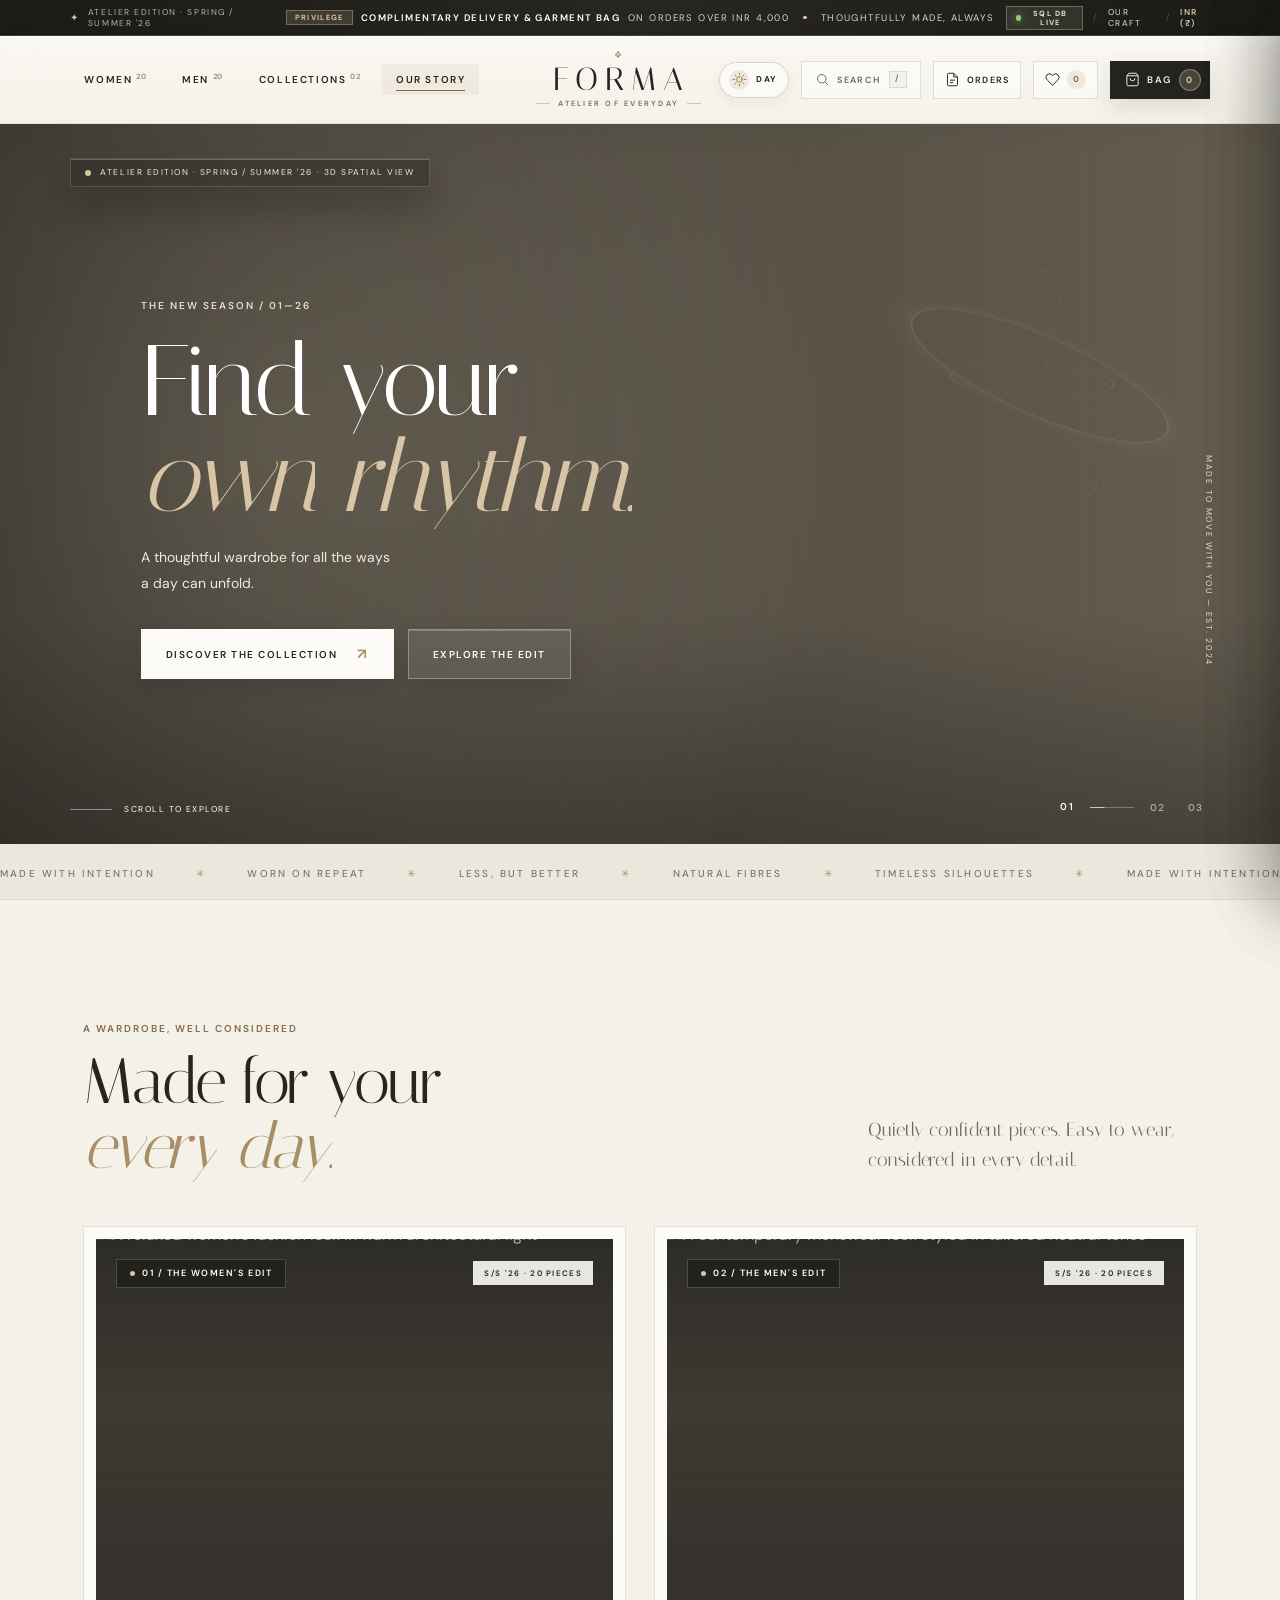
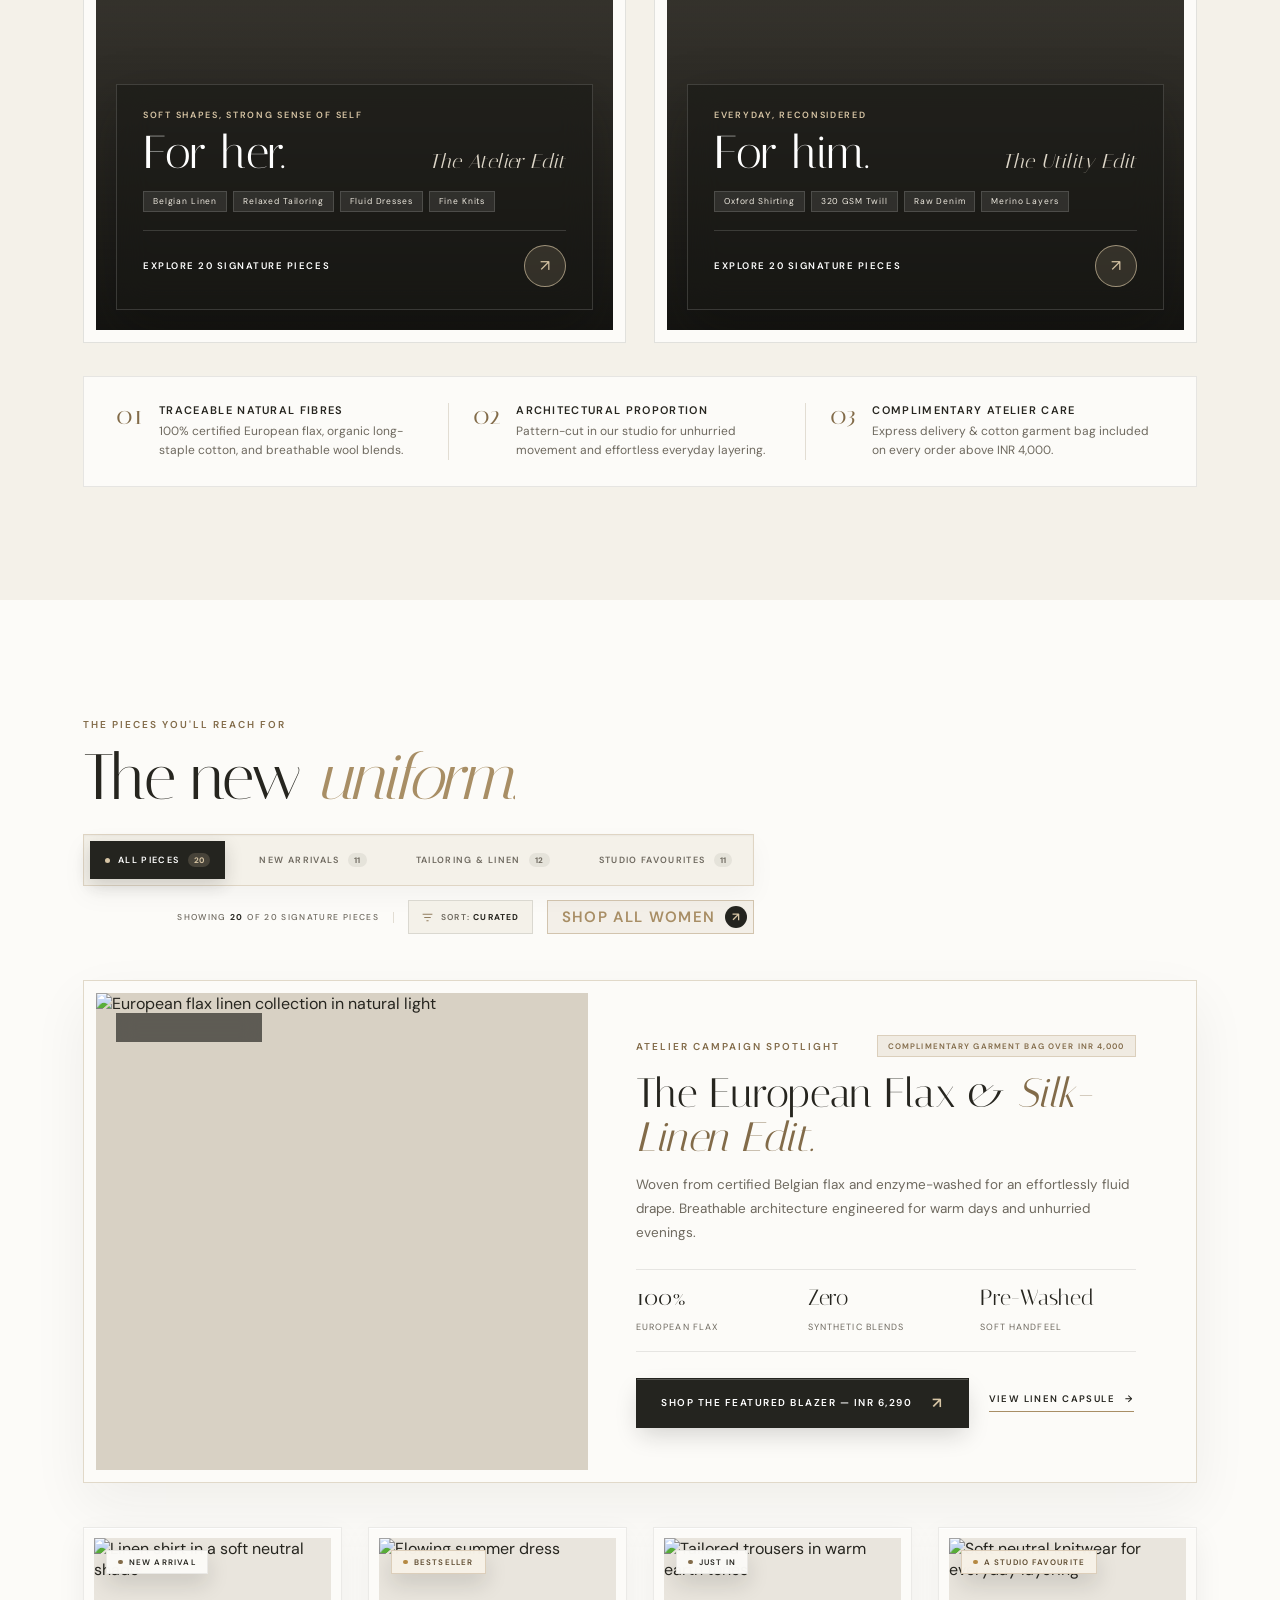
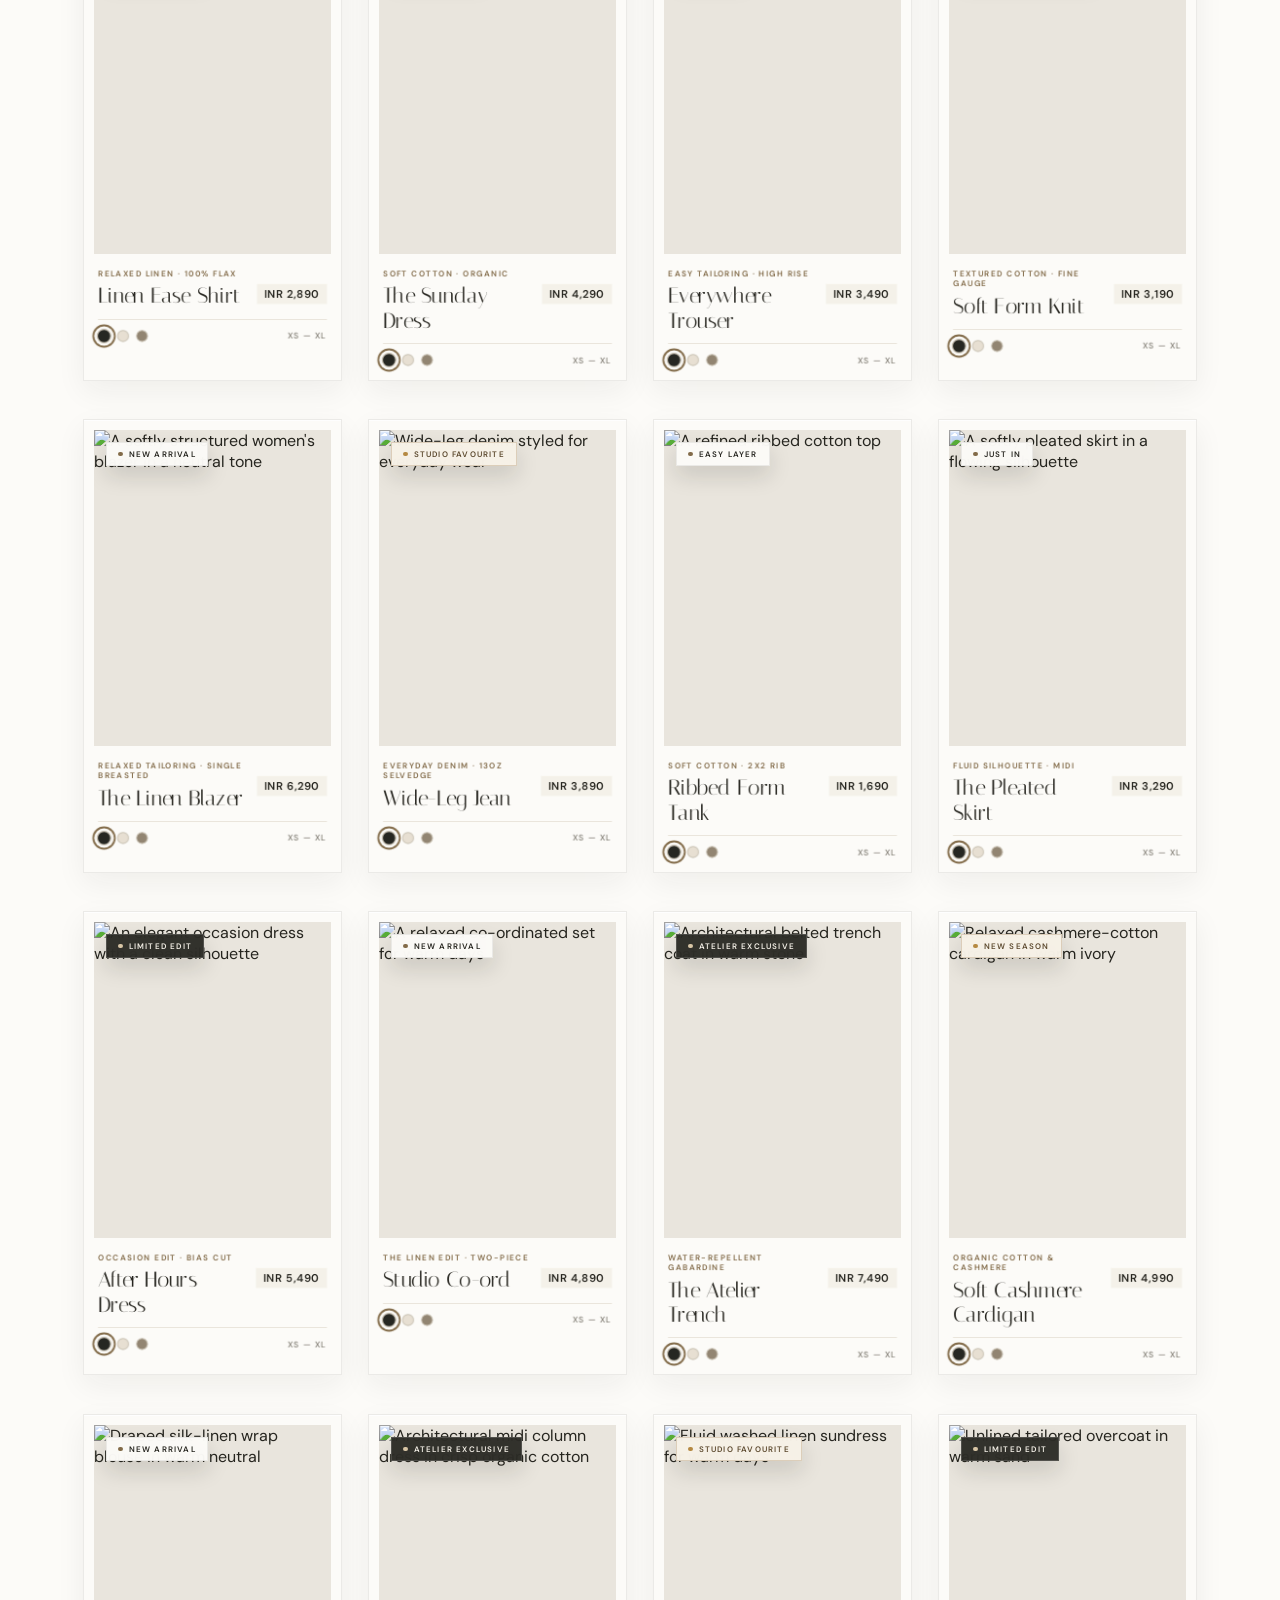
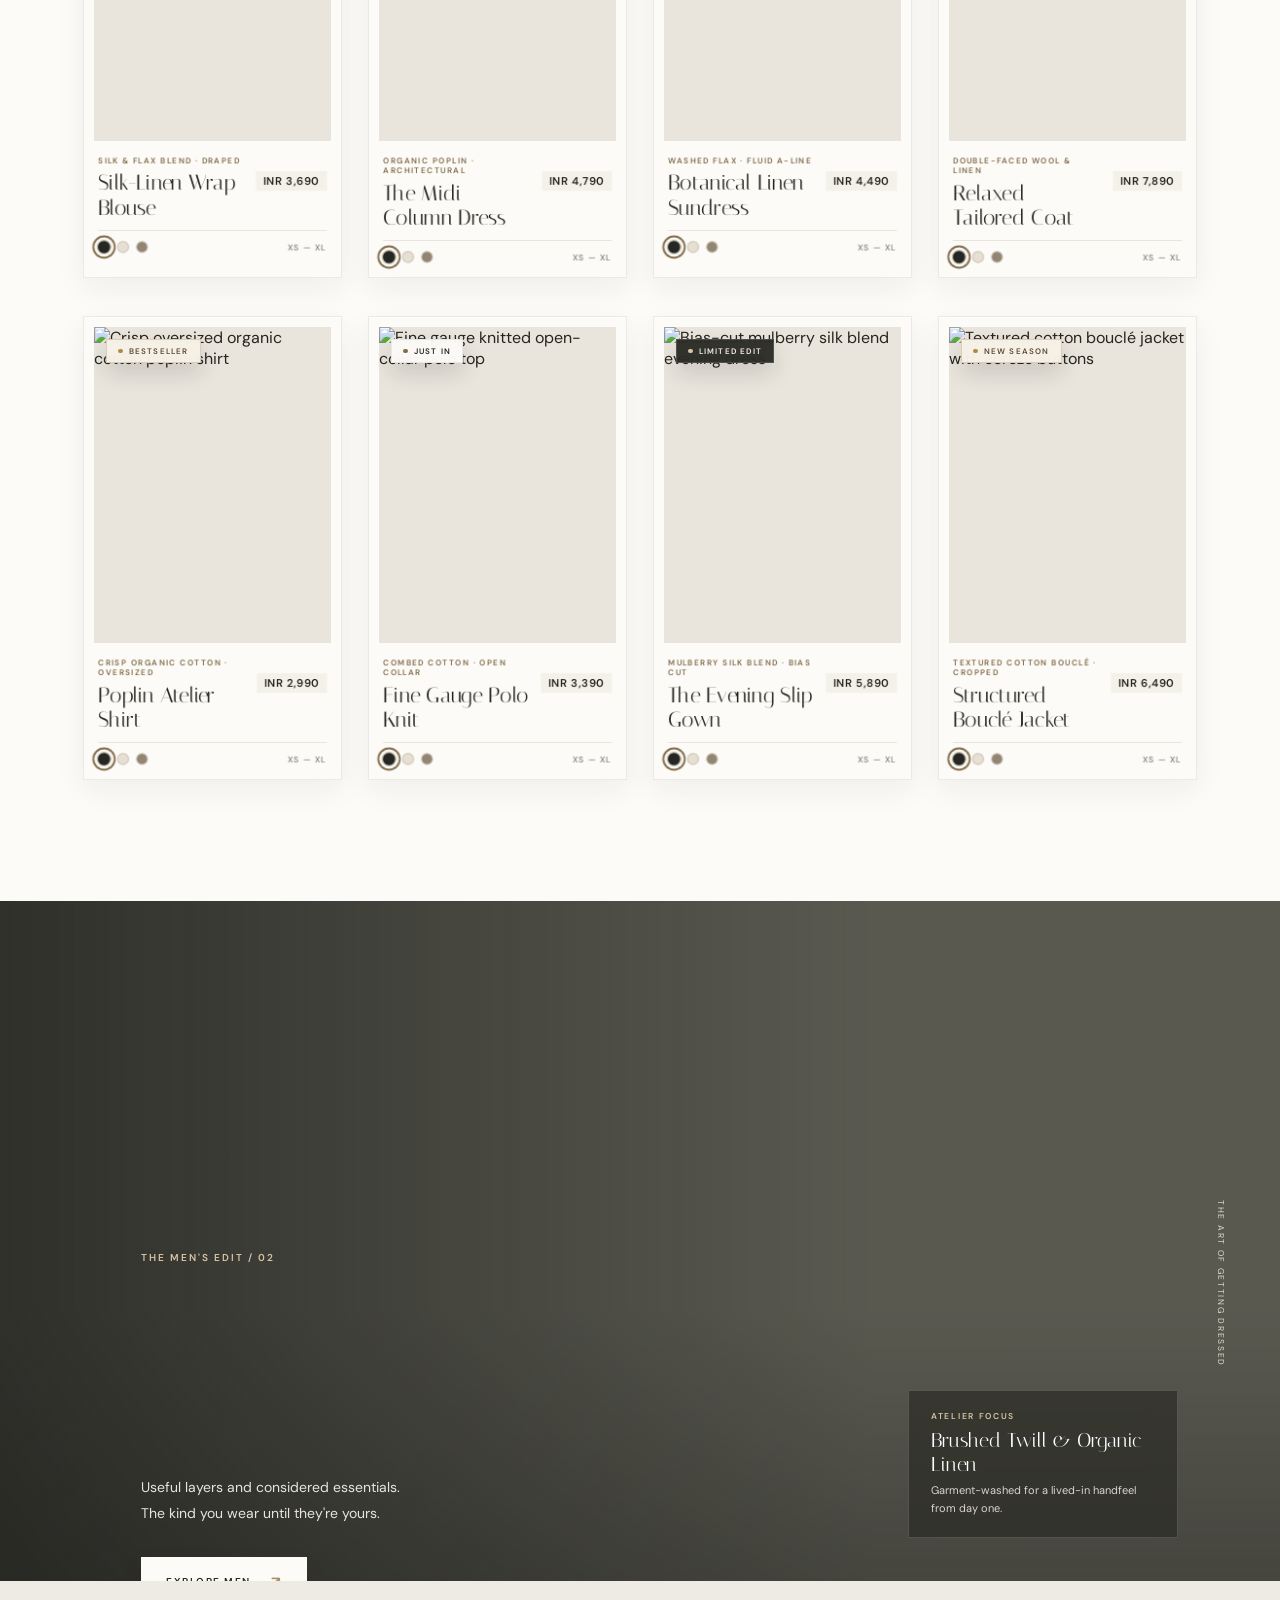
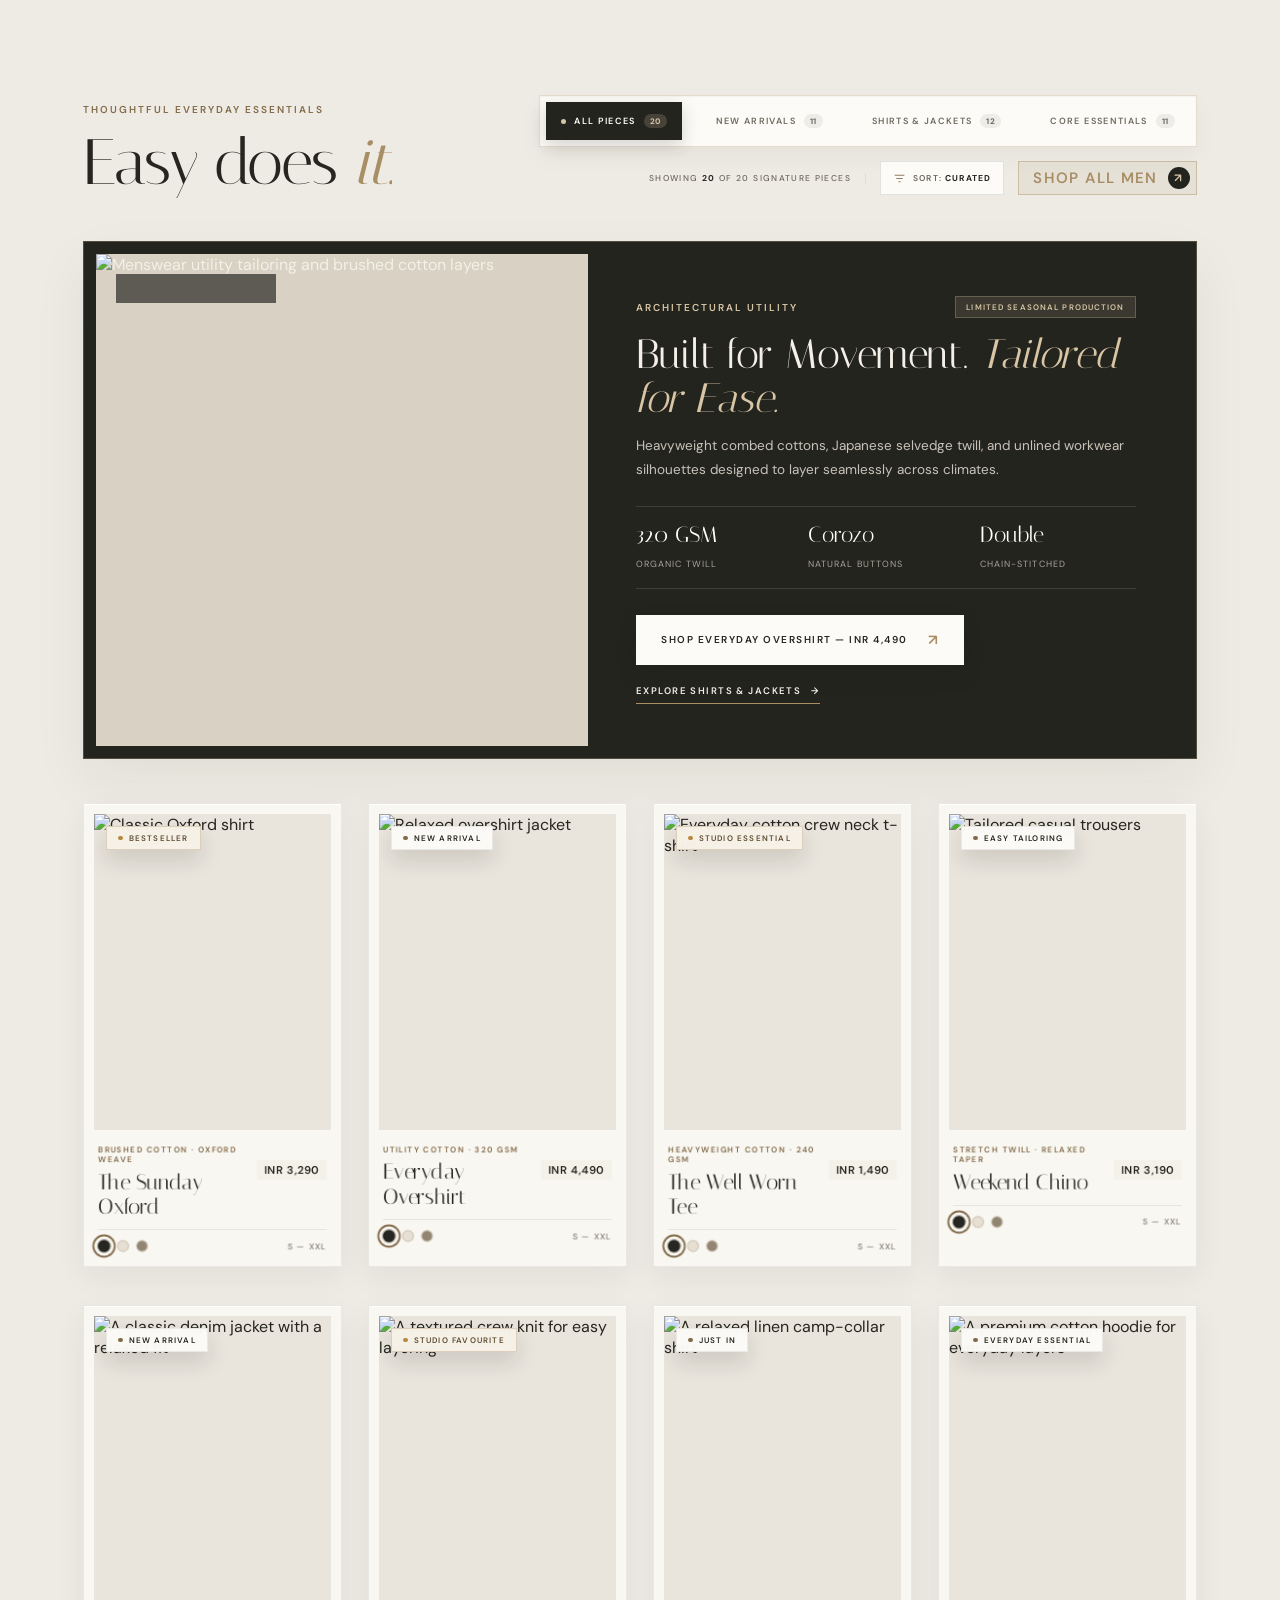
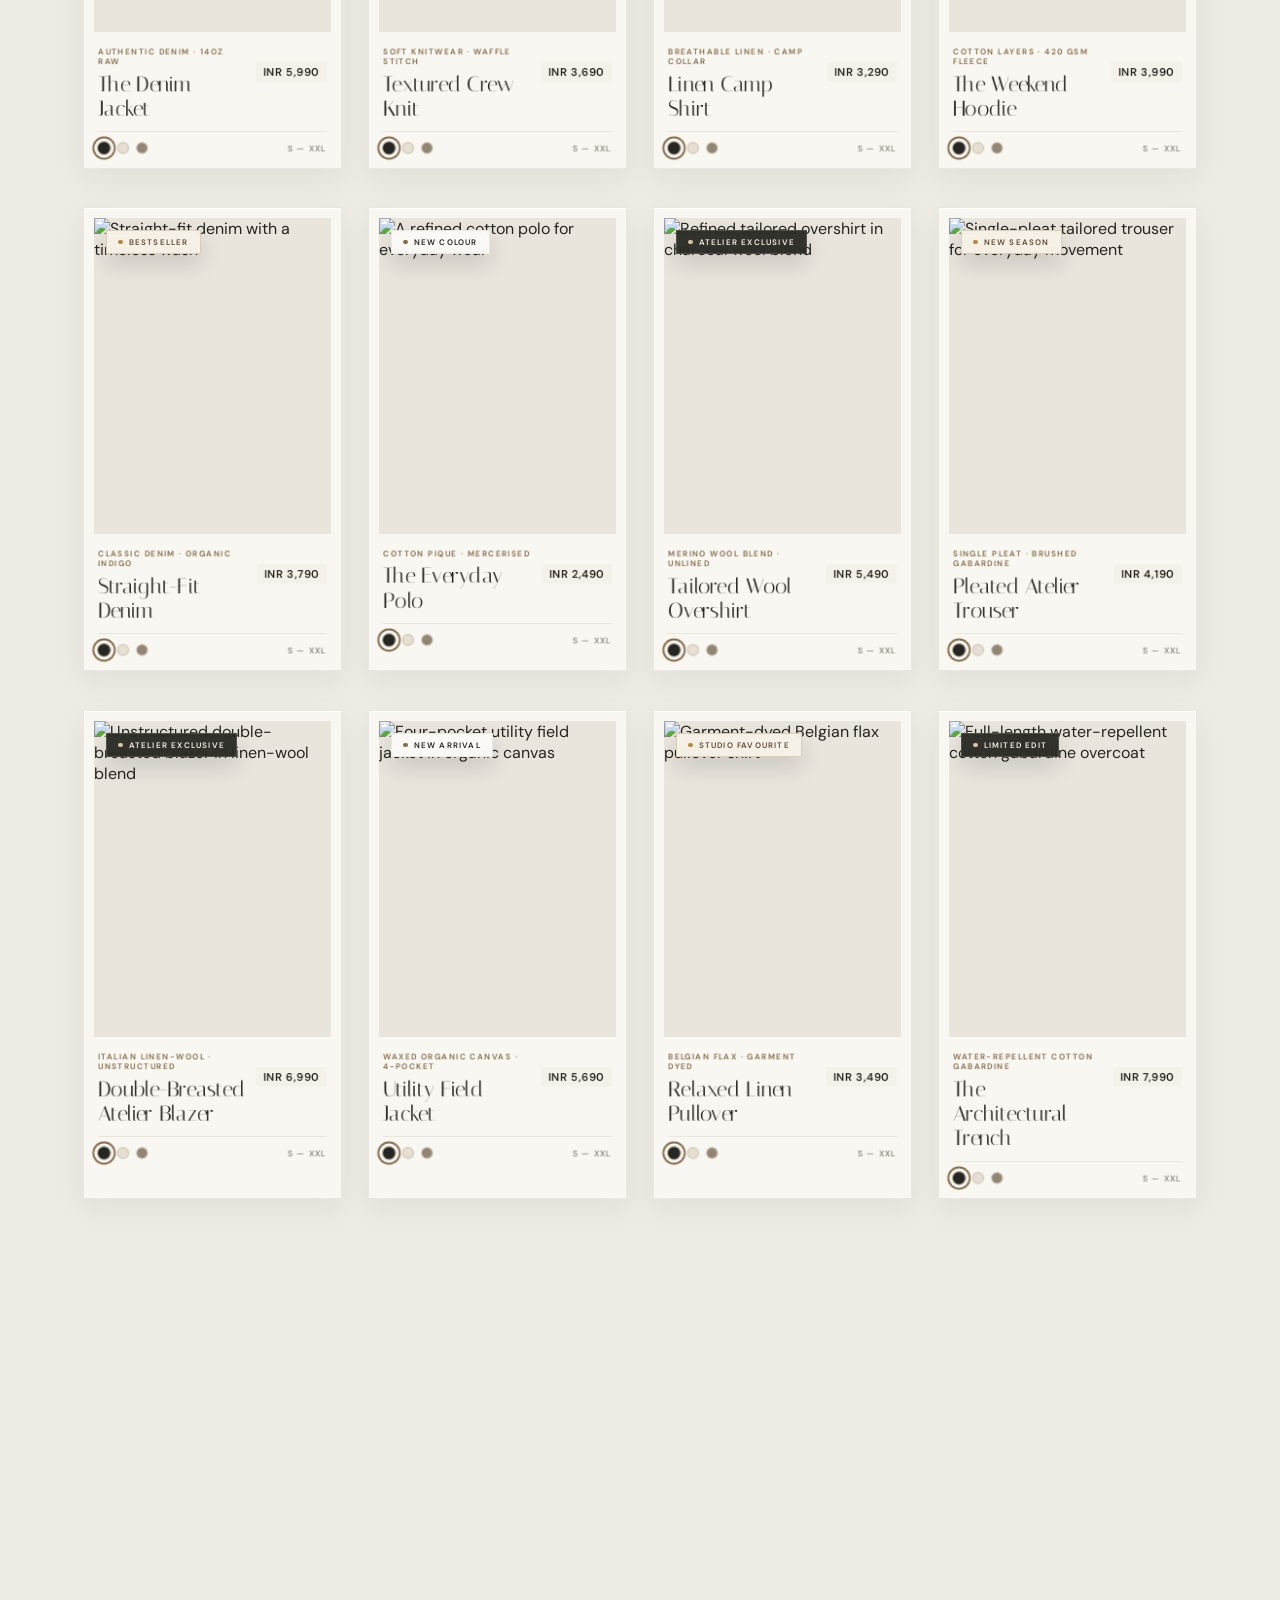
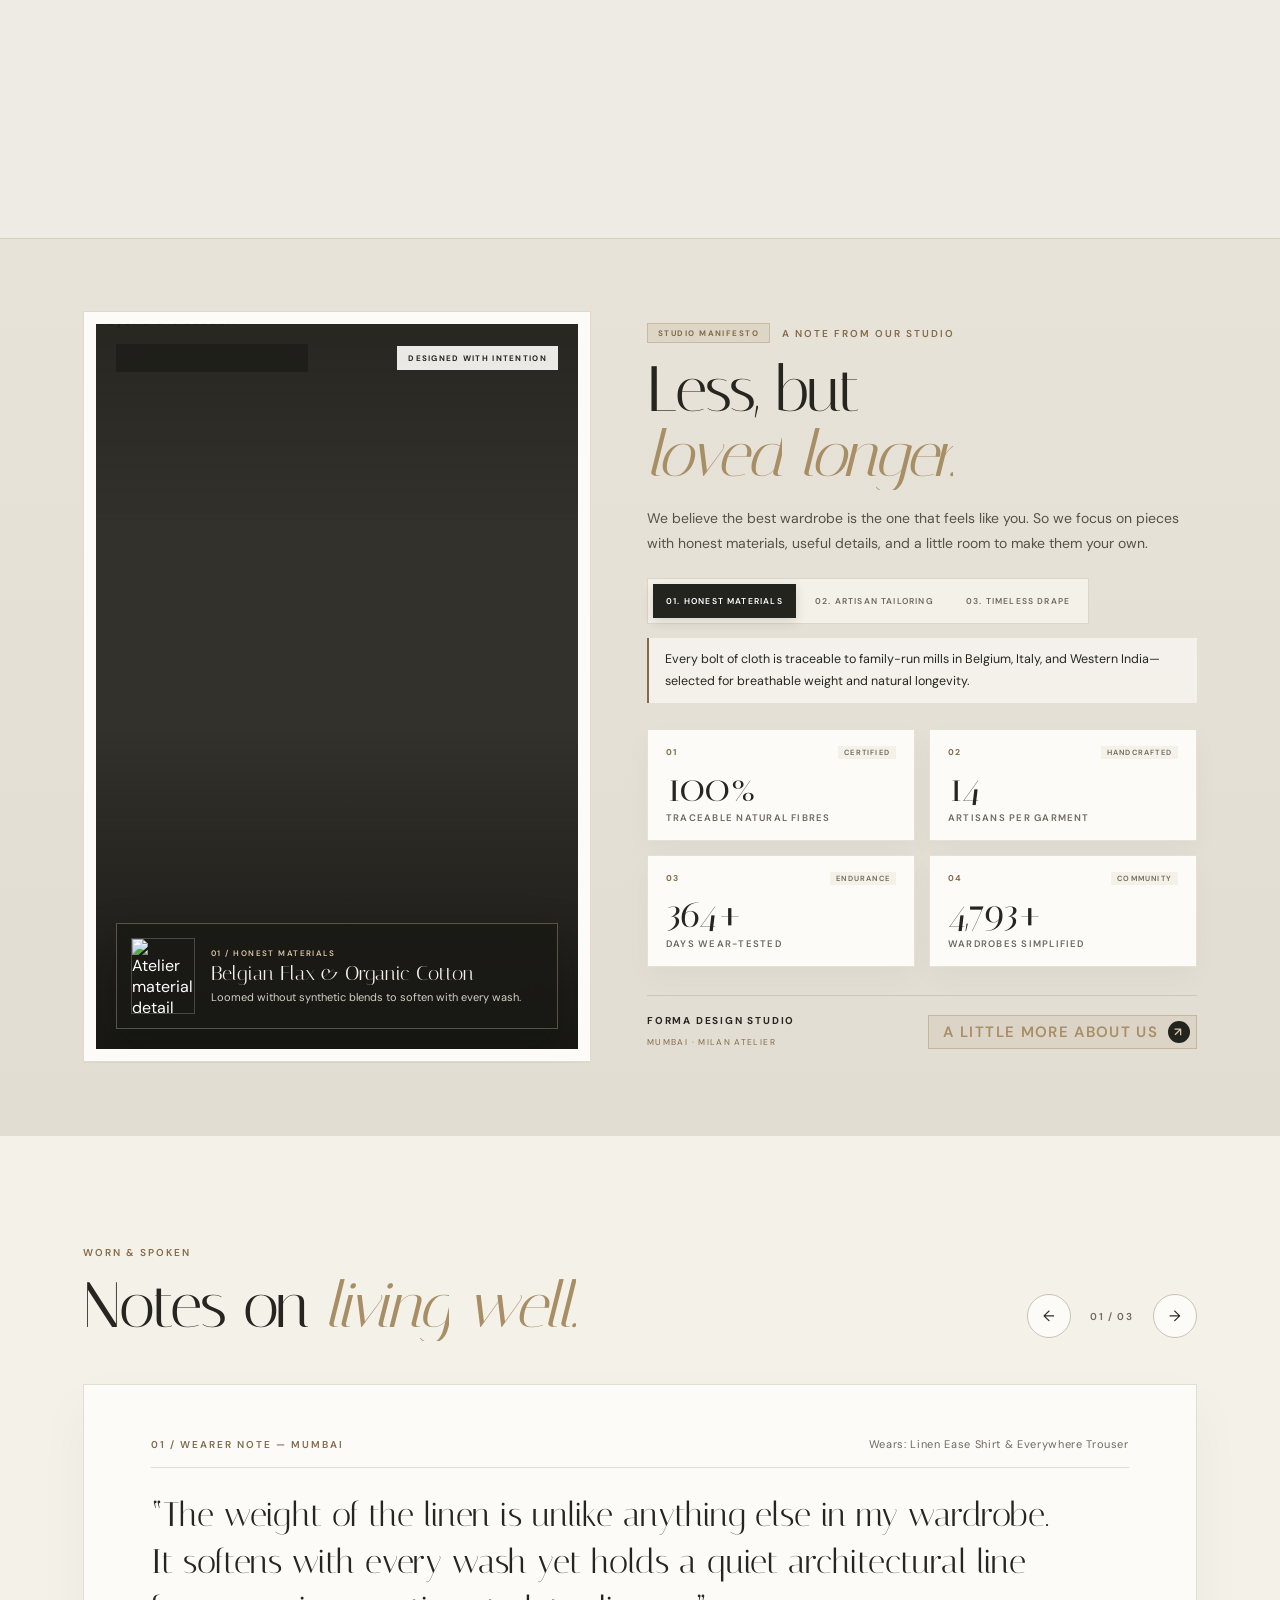
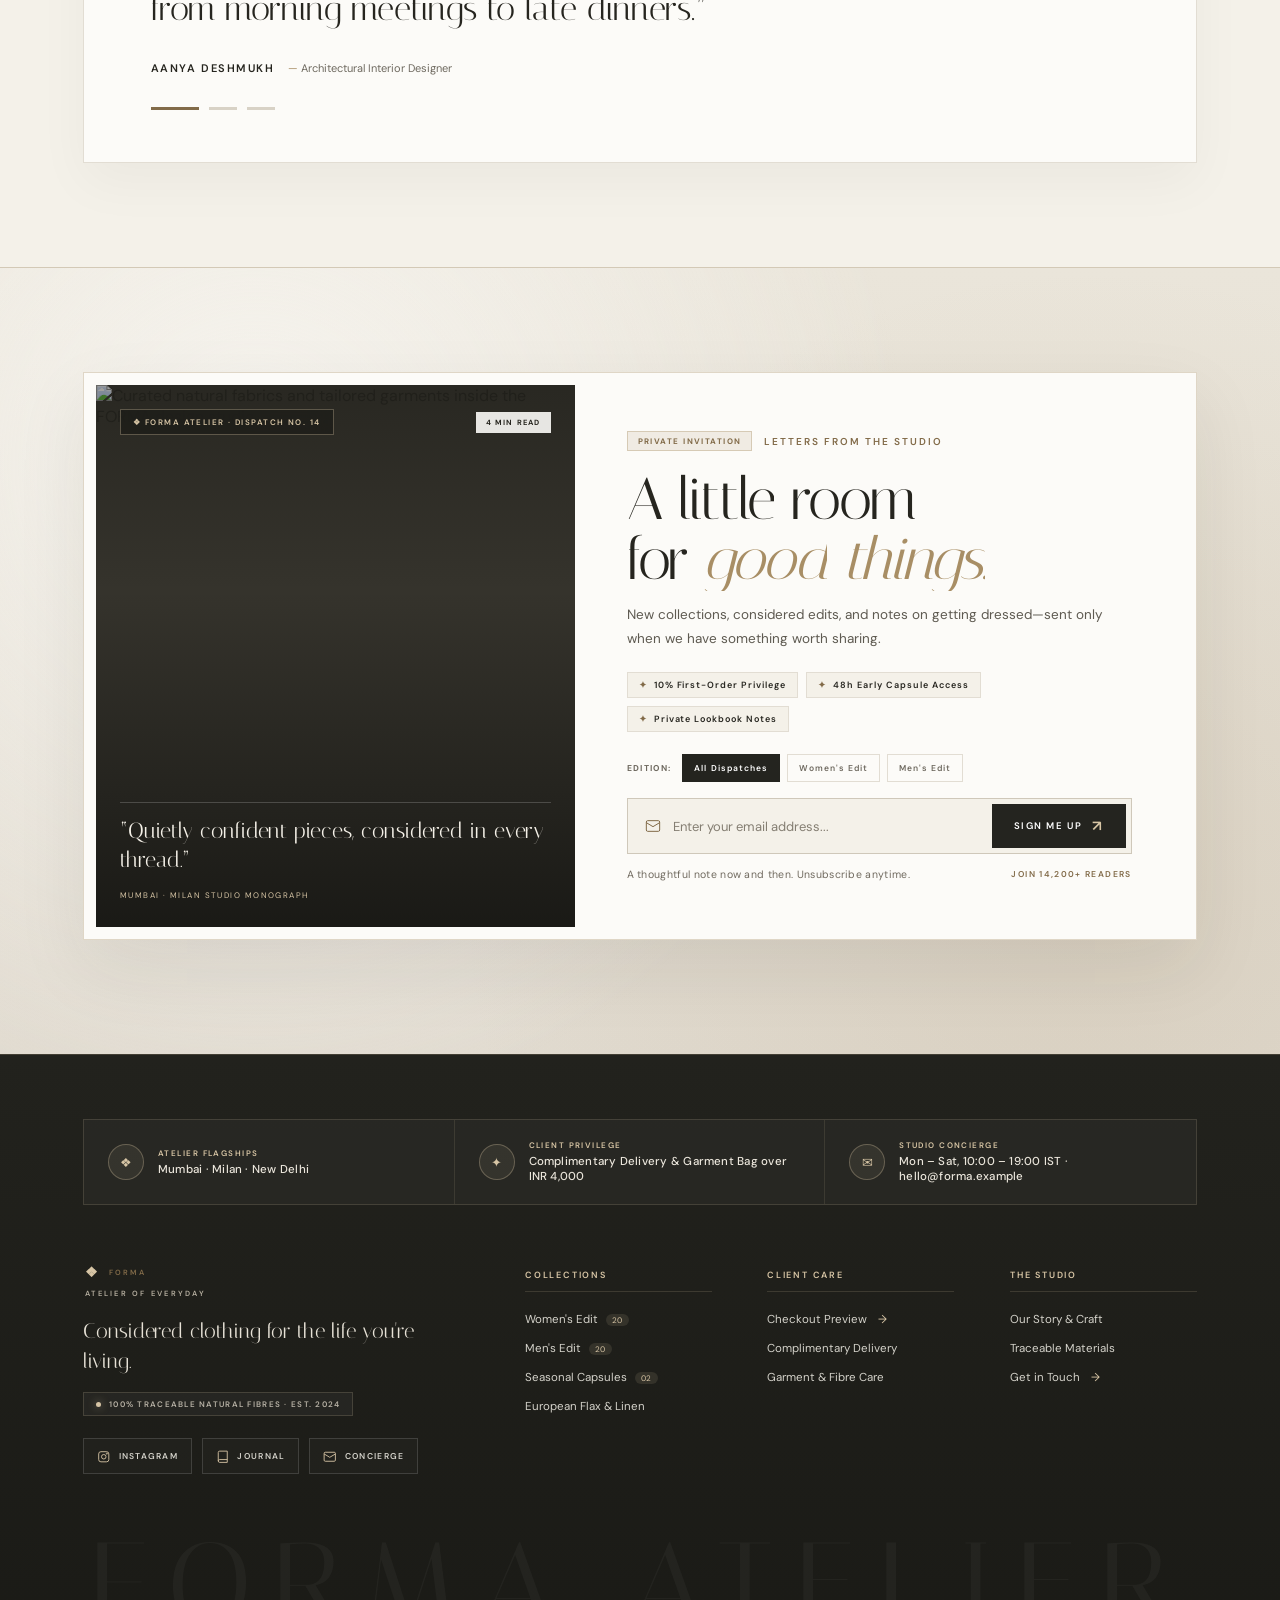
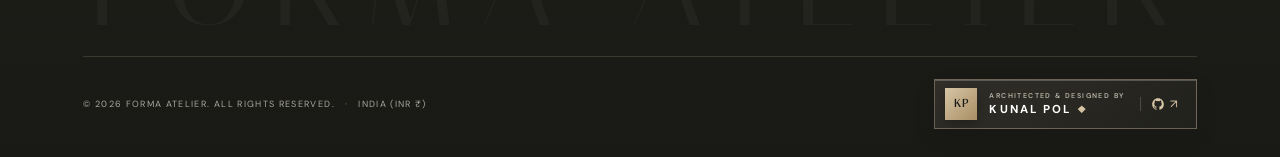
==== commit d5efb2e9: "refactor: reorganize project structure and implement checkout workflow" ====
--- a/html/index.html
+++ b/html/index.html
@@ -5,12 +5,29 @@
   <meta name="viewport" content="width=device-width, initial-scale=1.0" />
   <meta name="theme-color" content="#f4f1e9" />
   <meta name="description" content="Discover considered clothing for men and women. Modern essentials, thoughtful layers, and pieces made to be worn on repeat." />
+  <meta property="og:title" content="FORMA — Atelier of Everyday | Luxury Wardrobe" />
+  <meta property="og:description" content="40 signature garments across Women's and Men's collections. Natural fibres, 3D spatial lookbook, and full-stack SQL order engine." />
+  <meta property="og:type" content="website" />
+  <meta property="og:image" content="https://images.unsplash.com/photo-1529139574466-a303027c1d8b?auto=format&fit=crop&w=1200&q=85" />
+  <meta name="twitter:card" content="summary_large_image" />
   <title>FORMA — A considered wardrobe</title>
+  <link rel="icon" type="image/svg+xml" href="data:image/svg+xml,%3Csvg xmlns='http://www.w3.org/2000/svg' viewBox='0 0 64 64'%3E%3Crect width='64' height='64' rx='12' fill='%231b1b17'/%3E%3Ctext x='50%25' y='54%25' dominant-baseline='middle' text-anchor='middle' font-family='Georgia,serif' font-size='34' fill='%23d7c5a5'%3EF%3C/text%3E%3C/svg%3E" />
   <link rel="preconnect" href="https://fonts.googleapis.com" />
   <link rel="preconnect" href="https://fonts.gstatic.com" crossorigin />
   <link href="https://fonts.googleapis.com/css2?family=DM+Sans:ital,opsz,wght@0,9..40,300..700;1,9..40,400&family=Italiana&display=swap" rel="stylesheet" />
   <link rel="preload" as="image" href="https://images.unsplash.com/photo-1529139574466-a303027c1d8b?auto=format&fit=crop&w=2400&q=90&crop=faces" />
   <link rel="stylesheet" href="../css/style.css" />
+  <link rel="stylesheet" href="../css/tailwind.css" />
+  <script>
+    (function () {
+      try {
+        var saved = localStorage.getItem('forma-theme');
+        if (saved === 'dark' || saved === 'light') {
+          document.documentElement.setAttribute('data-theme', saved);
+        }
+      } catch (e) {}
+    })();
+  </script>
   <script src="../js/script.js" defer></script>
 </head>
 
@@ -27,6 +44,11 @@
       <span>Complimentary delivery &amp; garment bag</span> on orders over INR 4,000 <i></i> Thoughtfully made, always
     </div>
     <div class="announcement-right">
+      <button type="button" class="sql-status-pill" data-open-orders aria-label="View live SQL database and orders">
+        <span class="sql-live-dot" aria-hidden="true"></span>
+        <span class="sql-status-text">SQL DB LIVE</span>
+      </button>
+      <span class="announce-sep" aria-hidden="true">/</span>
       <a href="#story">OUR CRAFT</a>
       <span class="announce-sep" aria-hidden="true">/</span>
       <span class="announce-currency">INR (₹)</span>
@@ -49,10 +71,25 @@
       <span>ATELIER OF EVERYDAY</span>
     </a>
     <div class="header-actions">
+      <button type="button" class="icon-button theme-toggle" data-theme-toggle data-magnetic aria-label="Toggle Day and Night mode" aria-pressed="false" title="Switch Day / Night Atelier Theme">
+        <span class="theme-icon-track" aria-hidden="true">
+          <svg class="theme-icon-sun" viewBox="0 0 24 24"><circle cx="12" cy="12" r="4.5"/><path d="M12 2v2.4M12 19.6V22M4.93 4.93l1.7 1.7M17.37 17.37l1.7 1.7M2 12h2.4M19.6 12H22M4.93 19.07l1.7-1.7M17.37 6.63l1.7-1.7"/></svg>
+          <svg class="theme-icon-moon" viewBox="0 0 24 24"><path d="M21 12.79A9 9 0 1 1 11.21 3 7 7 0 0 0 21 12.79z"/></svg>
+        </span>
+        <span class="theme-toggle-label">DAY</span>
+      </button>
       <button class="icon-button search-toggle" data-magnetic aria-label="Search collection">
         <svg viewBox="0 0 24 24" aria-hidden="true"><circle cx="10.8" cy="10.8" r="6.8"/><path d="m16 16 5 5"/></svg>
         <span class="search-trigger-text">SEARCH</span>
         <kbd class="search-kbd" aria-hidden="true">/</kbd>
+      </button>
+      <button class="icon-button orders-toggle" data-open-orders data-magnetic aria-label="Track orders and SQL database">
+        <svg viewBox="0 0 24 24" aria-hidden="true"><path d="M14 2H6a2 2 0 0 0-2 2v16a2 2 0 0 0 2 2h12a2 2 0 0 0 2-2V8z"/><polyline points="14 2 14 8 20 8"/><line x1="8" y1="13" x2="16" y2="13"/><line x1="8" y1="17" x2="13" y2="17"/></svg>
+        <span class="orders-trigger-text">ORDERS</span>
+      </button>
+      <button class="icon-button wishlist-toggle" data-magnetic aria-label="Open saved pieces">
+        <svg viewBox="0 0 24 24" aria-hidden="true"><path d="M20.84 4.61a5.5 5.5 0 0 0-7.78 0L12 5.67l-1.06-1.06a5.5 5.5 0 0 0-7.78 7.78l1.06 1.06L12 21.23l7.78-7.78 1.06-1.06a5.5 5.5 0 0 0 0-7.78z"/></svg>
+        <span class="wishlist-count">0</span>
       </button>
       <button class="icon-button bag-toggle" data-magnetic aria-label="Open shopping bag">
         <svg class="bag-icon" viewBox="0 0 24 24" aria-hidden="true"><path d="M6 2 3 6v14a2 2 0 0 0 2 2h14a2 2 0 0 0 2-2V6l-3-4z"/><line x1="3" y1="6" x2="21" y2="6"/><path d="M16 10a4 4 0 0 1-8 0"/></svg>
@@ -89,10 +126,15 @@
       </div>
       <div class="hero-shade"></div>
       <div class="hero-ambient" aria-hidden="true"></div>
-
-      <div class="hero-floating-badge" aria-hidden="true">
+      <div class="hero-3d-rings" aria-hidden="true">
+        <span class="hero-3d-ring hero-3d-ring-1"></span>
+        <span class="hero-3d-ring hero-3d-ring-2"></span>
+        <span class="hero-3d-ring hero-3d-ring-3"></span>
+      </div>
+
+      <div class="hero-floating-badge tw-preserve-3d" aria-hidden="true">
         <span class="pulse-dot"></span>
-        <span>ATELIER EDITION · SPRING / SUMMER '26</span>
+        <span>ATELIER EDITION · SPRING / SUMMER '26 · 3D SPATIAL VIEW</span>
       </div>
 
       <div class="hero-content">
@@ -231,23 +273,23 @@
           <h2 data-split>The new <em>uniform.</em></h2>
         </div>
         <div class="section-head-actions">
-          <div class="filter-bar" role="tablist" aria-label="Filter women's collection">
-            <button type="button" class="filter-pill is-active" data-filter-group="women" data-filter="all" role="tab" aria-selected="true">
+          <div class="filter-bar" role="group" aria-label="Filter women's collection">
+            <button type="button" class="filter-pill is-active" data-filter-group="women" data-filter="all" aria-pressed="true">
               <span class="pill-dot" aria-hidden="true"></span>
               <span>ALL PIECES</span>
               <em class="pill-count">20</em>
             </button>
-            <button type="button" class="filter-pill" data-filter-group="women" data-filter="new" role="tab" aria-selected="false">
+            <button type="button" class="filter-pill" data-filter-group="women" data-filter="new" aria-pressed="false">
               <span class="pill-dot" aria-hidden="true"></span>
               <span>NEW ARRIVALS</span>
               <em class="pill-count">11</em>
             </button>
-            <button type="button" class="filter-pill" data-filter-group="women" data-filter="tailoring" role="tab" aria-selected="false">
+            <button type="button" class="filter-pill" data-filter-group="women" data-filter="tailoring" aria-pressed="false">
               <span class="pill-dot" aria-hidden="true"></span>
               <span>TAILORING &amp; LINEN</span>
               <em class="pill-count">12</em>
             </button>
-            <button type="button" class="filter-pill" data-filter-group="women" data-filter="essentials" role="tab" aria-selected="false">
+            <button type="button" class="filter-pill" data-filter-group="women" data-filter="essentials" aria-pressed="false">
               <span class="pill-dot" aria-hidden="true"></span>
               <span>STUDIO FAVOURITES</span>
               <em class="pill-count">11</em>
@@ -827,23 +869,23 @@
           <h2 data-split>Easy does <em>it.</em></h2>
         </div>
         <div class="section-head-actions">
-          <div class="filter-bar" role="tablist" aria-label="Filter men's collection">
-            <button type="button" class="filter-pill is-active" data-filter-group="men" data-filter="all" role="tab" aria-selected="true">
+          <div class="filter-bar" role="group" aria-label="Filter men's collection">
+            <button type="button" class="filter-pill is-active" data-filter-group="men" data-filter="all" aria-pressed="true">
               <span class="pill-dot" aria-hidden="true"></span>
               <span>ALL PIECES</span>
               <em class="pill-count">20</em>
             </button>
-            <button type="button" class="filter-pill" data-filter-group="men" data-filter="new" role="tab" aria-selected="false">
+            <button type="button" class="filter-pill" data-filter-group="men" data-filter="new" aria-pressed="false">
               <span class="pill-dot" aria-hidden="true"></span>
               <span>NEW ARRIVALS</span>
               <em class="pill-count">11</em>
             </button>
-            <button type="button" class="filter-pill" data-filter-group="men" data-filter="shirting" role="tab" aria-selected="false">
+            <button type="button" class="filter-pill" data-filter-group="men" data-filter="shirting" aria-pressed="false">
               <span class="pill-dot" aria-hidden="true"></span>
               <span>SHIRTS &amp; JACKETS</span>
               <em class="pill-count">12</em>
             </button>
-            <button type="button" class="filter-pill" data-filter-group="men" data-filter="essentials" role="tab" aria-selected="false">
+            <button type="button" class="filter-pill" data-filter-group="men" data-filter="essentials" aria-pressed="false">
               <span class="pill-dot" aria-hidden="true"></span>
               <span>CORE ESSENTIALS</span>
               <em class="pill-count">11</em>
@@ -1433,12 +1475,11 @@
         <h2 data-split>Less, but<br/><em>loved longer.</em></h2>
         <p class="story-lead">We believe the best wardrobe is the one that feels like you. So we focus on pieces with honest materials, useful details, and a little room to make them your own.</p>
 
-        <div class="story-pillars-tabs" role="tablist" aria-label="Atelier philosophy pillars">
+        <div class="story-pillars-tabs" role="group" aria-label="Atelier philosophy pillars">
           <button
             type="button"
             class="story-tab is-active"
-            role="tab"
-            aria-selected="true"
+            aria-pressed="true"
             data-story-kicker="01 / HONEST MATERIALS"
             data-story-title="Belgian Flax &amp; Organic Cotton"
             data-story-note="Loomed without synthetic blends to soften with every wash."
@@ -1447,8 +1488,7 @@
           <button
             type="button"
             class="story-tab"
-            role="tab"
-            aria-selected="false"
+            aria-pressed="false"
             data-story-kicker="02 / SMALL-BATCH CRAFT"
             data-story-title="French Seams &amp; Corozo Buttons"
             data-story-note="Finished by 14 specialized artisan hands per garment."
@@ -1457,8 +1497,7 @@
           <button
             type="button"
             class="story-tab"
-            role="tab"
-            aria-selected="false"
+            aria-pressed="false"
             data-story-kicker="03 / TIMELESS PROPORTION"
             data-story-title="365+ Days Real-Wear Testing"
             data-story-note="Engineered for unhurried movement across seasons."
@@ -1572,10 +1611,10 @@
             </footer>
           </article>
         </div>
-        <div class="carousel-dots" role="tablist" aria-label="Select reflection">
-          <button type="button" class="carousel-dot is-active" data-carousel-dot="0" aria-label="Reflection 1" aria-selected="true"></button>
-          <button type="button" class="carousel-dot" data-carousel-dot="1" aria-label="Reflection 2" aria-selected="false"></button>
-          <button type="button" class="carousel-dot" data-carousel-dot="2" aria-label="Reflection 3" aria-selected="false"></button>
+        <div class="carousel-dots" role="group" aria-label="Select reflection">
+          <button type="button" class="carousel-dot is-active" data-carousel-dot="0" aria-label="Reflection 1" aria-pressed="true"></button>
+          <button type="button" class="carousel-dot" data-carousel-dot="1" aria-label="Reflection 2" aria-pressed="false"></button>
+          <button type="button" class="carousel-dot" data-carousel-dot="2" aria-label="Reflection 3" aria-pressed="false"></button>
         </div>
       </div>
     </section>
@@ -1936,6 +1975,52 @@
     </div>
   </aside>
 
+  <aside class="wishlist-panel" aria-label="Saved atelier pieces" aria-hidden="true" inert>
+    <button class="panel-close" aria-label="Close saved pieces">×</button>
+    <div class="bag-panel-head">
+      <div class="bag-kicker-row">
+        <span class="bag-kicker-badge">❖ PRIVATE ARCHIVE</span>
+        <p class="eyebrow">CURATED WARDROBE</p>
+      </div>
+      <div class="bag-title-row">
+        <h2>Saved pieces <span class="wishlist-count">0</span></h2>
+        <button type="button" class="wishlist-add-all-btn" hidden>MOVE ALL TO BAG</button>
+      </div>
+    </div>
+    <div class="wishlist-items"></div>
+  </aside>
+
+  <aside class="orders-modal" role="dialog" aria-modal="true" aria-labelledby="orders-modal-title" aria-hidden="true" inert>
+    <button class="panel-close" aria-label="Close orders and SQL portal">×</button>
+    <div class="orders-modal-inner">
+      <div class="orders-modal-head">
+        <div class="bag-kicker-row">
+          <span class="bag-kicker-badge"><i class="sql-live-dot"></i> SQL RELATIONAL ENGINE</span>
+          <p class="eyebrow" id="sql-engine-label">SQLITE3 · DATABASE/FORMA_ATELIER.DB</p>
+        </div>
+        <h2 id="orders-modal-title">Atelier Orders &amp; <em>SQL Registry.</em></h2>
+        <div class="sql-telemetry-bar" aria-label="Database telemetry">
+          <div class="sql-stat-chip"><span>PRODUCTS TABLE</span><strong id="sql-stat-products">40</strong></div>
+          <div class="sql-stat-chip"><span>ORDERS TABLE</span><strong id="sql-stat-orders">1+</strong></div>
+          <div class="sql-stat-chip"><span>SUBSCRIBERS TABLE</span><strong id="sql-stat-subs">14,200+</strong></div>
+          <div class="sql-stat-chip"><span>PRIVILEGE CODE</span><strong>ATELIER10 (10%)</strong></div>
+        </div>
+      </div>
+
+      <form class="orders-lookup-form" novalidate>
+        <input
+          type="search"
+          class="orders-lookup-input"
+          placeholder="Filter by Order Reference (e.g. FRM-2026-1042) or Customer Email..."
+          aria-label="Search orders by reference or email"
+        />
+        <button type="submit" class="orders-lookup-btn">QUERY SQL <span>↗</span></button>
+      </form>
+
+      <div class="orders-list" aria-live="polite"></div>
+    </div>
+  </aside>
+
   <div class="toast" role="status" aria-live="polite"></div>
 </body>
 </html>
--- a/css/style.css
+++ b/css/style.css
@@ -196,8 +196,8 @@
   top: 0;
   z-index: 40;
   background: linear-gradient(180deg, rgba(250, 248, 243, 0.94) 0%, rgba(244, 241, 233, 0.9) 100%);
+  -webkit-backdrop-filter: blur(20px) saturate(140%);
   backdrop-filter: blur(20px) saturate(140%);
-  -webkit-backdrop-filter: blur(20px) saturate(140%);
   border-bottom: 1px solid rgba(168, 142, 101, 0.22);
   box-shadow: inset 0 1px 0 rgba(255, 255, 255, 0.75), 0 8px 30px rgba(36, 36, 31, 0.03);
   transition: height 0.38s var(--ease-out-expo), background 0.38s ease, box-shadow 0.38s ease;
@@ -211,8 +211,8 @@
 .site-header.is-scrolled {
   height: 70px;
   background: rgba(248, 245, 239, 0.96);
+  -webkit-backdrop-filter: blur(24px) saturate(150%);
   backdrop-filter: blur(24px) saturate(150%);
-  -webkit-backdrop-filter: blur(24px) saturate(150%);
   box-shadow: inset 0 1px 0 rgba(255, 255, 255, 0.8), 0 14px 38px rgba(36, 36, 31, 0.07);
 }
 
@@ -460,8 +460,11 @@
    ========================================================================== */
 
 .hero {
-  height: min(770px, 74vw);
-  min-height: 600px;
+  min-height: clamp(650px, 80vh, 820px);
+  height: auto;
+  padding: 96px 11% 96px;
+  display: flex;
+  align-items: center;
   position: relative;
   background: #6c6457;
   color: #fff;
@@ -523,8 +526,8 @@
   gap: 9px;
   padding: 8px 14px;
   background: rgba(36, 36, 31, 0.42);
+  -webkit-backdrop-filter: blur(12px);
   backdrop-filter: blur(12px);
-  -webkit-backdrop-filter: blur(12px);
   border: 1px solid rgba(255, 255, 255, 0.16);
   font-size: 8.5px;
   letter-spacing: 0.18em;
@@ -542,12 +545,13 @@
 }
 
 .hero-content {
-  position: absolute;
+  position: relative;
   z-index: 3;
-  left: 11%;
-  top: 50%;
-  transform: translateY(-44%);
-  max-width: 640px;
+  left: auto;
+  top: auto;
+  transform: none;
+  max-width: 650px;
+  width: 100%;
 }
 
 .eyebrow {
@@ -652,8 +656,8 @@
   background: rgba(255, 255, 255, 0.08);
   color: #fff;
   border-color: rgba(255, 255, 255, 0.32);
+  -webkit-backdrop-filter: blur(8px);
   backdrop-filter: blur(8px);
-  -webkit-backdrop-filter: blur(8px);
 }
 
 .button-ghost:hover {
@@ -957,8 +961,8 @@
   letter-spacing: 0.17em;
   padding: 8px 13px;
   background: rgba(28, 28, 24, 0.68);
+  -webkit-backdrop-filter: blur(12px);
   backdrop-filter: blur(12px);
-  -webkit-backdrop-filter: blur(12px);
   border: 1px solid rgba(255, 255, 255, 0.18);
   display: inline-flex;
   align-items: center;
@@ -981,8 +985,8 @@
   padding: 7px 11px;
   background: rgba(252, 251, 248, 0.9);
   color: var(--ink);
+  -webkit-backdrop-filter: blur(8px);
   backdrop-filter: blur(8px);
-  -webkit-backdrop-filter: blur(8px);
 }
 
 /* Floating Signature Piece Spotlight Chip on Category Card */
@@ -996,8 +1000,8 @@
   gap: 10px;
   padding: 7px 12px 7px 7px;
   background: rgba(28, 28, 24, 0.72);
+  -webkit-backdrop-filter: blur(14px);
   backdrop-filter: blur(14px);
-  -webkit-backdrop-filter: blur(14px);
   border: 1px solid rgba(215, 197, 165, 0.3);
   transform: translateY(-8px);
   opacity: 0;
@@ -1041,8 +1045,8 @@
   bottom: 20px;
   padding: 24px 26px 22px;
   background: rgba(24, 24, 20, 0.56);
+  -webkit-backdrop-filter: blur(16px);
   backdrop-filter: blur(16px);
-  -webkit-backdrop-filter: blur(16px);
   border: 1px solid rgba(255, 255, 255, 0.15);
   transition: background 0.4s ease, border-color 0.4s ease, transform 0.4s var(--ease-out-expo);
 }
@@ -1441,8 +1445,8 @@
   left: 20px;
   padding: 8px 13px;
   background: rgba(36, 36, 31, 0.68);
+  -webkit-backdrop-filter: blur(10px);
   backdrop-filter: blur(10px);
-  -webkit-backdrop-filter: blur(10px);
   border: 1px solid rgba(255, 255, 255, 0.18);
   color: #fff;
   font-size: 8.5px;
@@ -1673,8 +1677,8 @@
   left: 12px;
   z-index: 2;
   background: rgba(252, 251, 248, 0.95);
+  -webkit-backdrop-filter: blur(8px);
   backdrop-filter: blur(8px);
-  -webkit-backdrop-filter: blur(8px);
   color: var(--ink);
   border: 1px solid rgba(38, 37, 31, 0.08);
   padding: 6px 11px;
@@ -1724,8 +1728,8 @@
   height: 34px;
   border-radius: 50%;
   background: rgba(252, 251, 248, 0.92);
+  -webkit-backdrop-filter: blur(8px);
   backdrop-filter: blur(8px);
-  -webkit-backdrop-filter: blur(8px);
   color: var(--ink);
   border: 1px solid rgba(38, 37, 31, 0.1);
   padding: 0;
@@ -1766,8 +1770,8 @@
   right: 10px;
   z-index: 3;
   background: rgba(252, 251, 248, 0.96);
+  -webkit-backdrop-filter: blur(12px);
   backdrop-filter: blur(12px);
-  -webkit-backdrop-filter: blur(12px);
   border: 1px solid rgba(38, 37, 31, 0.1);
   box-shadow: 0 12px 28px rgba(24, 24, 20, 0.14);
   transform: translateY(calc(100% + 14px));
@@ -2011,8 +2015,8 @@
   max-width: 270px;
   padding: 20px 22px;
   background: rgba(34, 34, 29, 0.56);
+  -webkit-backdrop-filter: blur(14px);
   backdrop-filter: blur(14px);
-  -webkit-backdrop-filter: blur(14px);
   border: 1px solid rgba(255, 255, 255, 0.16);
 }
 
@@ -2125,8 +2129,8 @@
 .story-badge-dark {
   padding: 8px 13px;
   background: rgba(28, 28, 24, 0.72);
+  -webkit-backdrop-filter: blur(10px);
   backdrop-filter: blur(10px);
-  -webkit-backdrop-filter: blur(10px);
   border: 1px solid rgba(215, 197, 165, 0.34);
   color: var(--accent-soft);
   font-size: 8px;
@@ -2151,8 +2155,8 @@
   bottom: 20px;
   padding: 14px 18px 14px 14px;
   background: rgba(24, 24, 20, 0.72);
+  -webkit-backdrop-filter: blur(16px);
   backdrop-filter: blur(16px);
-  -webkit-backdrop-filter: blur(16px);
   border: 1px solid rgba(215, 197, 165, 0.34);
   display: grid;
   grid-template-columns: 64px 1fr;
@@ -2592,8 +2596,8 @@
 .newsletter-seal {
   padding: 7px 12px;
   background: rgba(28, 28, 24, 0.72);
+  -webkit-backdrop-filter: blur(10px);
   backdrop-filter: blur(10px);
-  -webkit-backdrop-filter: blur(10px);
   border: 1px solid rgba(215, 197, 165, 0.34);
   font-size: 8px;
   font-weight: 600;
@@ -3143,6 +3147,7 @@
   font: 400 clamp(44px, 9.2vw, 124px) / 0.88 var(--serif);
   letter-spacing: 0.18em;
   color: rgba(255, 255, 255, 0.035);
+  -webkit-user-select: none;
   user-select: none;
   pointer-events: none;
   padding: 8px 0 18px;
@@ -3267,7 +3272,348 @@
   transform: translate(2px, -2px);
 }
 
-/* Back to Top Floating Button */
+/* SQL Status Pill, Orders Button & Wishlist Toggle in Header */
+.sql-status-pill {
+  background: rgba(119, 123, 104, 0.22);
+  border: 1px solid rgba(175, 196, 142, 0.42);
+  color: #dbe6c8;
+  padding: 2px 9px;
+  font-size: 7.5px;
+  font-weight: 700;
+  letter-spacing: 0.16em;
+  display: inline-flex;
+  align-items: center;
+  gap: 6px;
+  cursor: pointer;
+  transition: background 0.25s ease, border-color 0.25s ease;
+}
+
+.sql-status-pill:hover {
+  background: rgba(119, 123, 104, 0.4);
+  border-color: #dbe6c8;
+}
+
+.sql-live-dot {
+  width: 6px;
+  height: 6px;
+  border-radius: 50%;
+  background: #8fd175;
+  display: inline-block;
+  box-shadow: 0 0 8px rgba(143, 209, 117, 0.85);
+}
+
+.orders-toggle,
+.wishlist-toggle {
+  height: 38px;
+  padding: 0 11px;
+  background: rgba(252, 251, 248, 0.78);
+  border: 1px solid rgba(38, 37, 31, 0.12);
+  color: var(--ink);
+  font-size: 9px;
+  font-weight: 600;
+  letter-spacing: 0.14em;
+}
+
+.orders-toggle:hover,
+.wishlist-toggle:hover {
+  background: var(--white);
+  border-color: var(--accent);
+  box-shadow: 0 6px 18px rgba(36, 36, 31, 0.06);
+}
+
+.wishlist-count {
+  display: inline-grid;
+  place-items: center;
+  min-width: 19px;
+  height: 19px;
+  padding: 0 5px;
+  border-radius: 999px;
+  background: rgba(168, 142, 101, 0.16);
+  color: var(--accent-strong);
+  font-size: 8.5px;
+  font-weight: 700;
+}
+
+.wishlist-panel h2 .wishlist-count {
+  font: 700 11px/1 var(--sans);
+  min-width: 26px;
+  height: 26px;
+  background: var(--night);
+  color: var(--accent-soft);
+}
+
+/* Floating Heart Wishlist Button on Product Cards */
+.wishlist-card-btn {
+  position: absolute;
+  top: 52px;
+  right: 12px;
+  z-index: 2;
+  width: 34px;
+  height: 34px;
+  border-radius: 50%;
+  background: rgba(252, 251, 248, 0.92);
+  -webkit-backdrop-filter: blur(8px);
+  backdrop-filter: blur(8px);
+  color: var(--ink);
+  border: 1px solid rgba(38, 37, 31, 0.1);
+  padding: 0;
+  display: grid;
+  place-items: center;
+  cursor: pointer;
+  opacity: 0;
+  transform: translateY(-6px) scale(0.92);
+  box-shadow: 0 4px 14px rgba(0, 0, 0, 0.08);
+  transition: opacity 0.32s ease, transform 0.32s var(--ease-out-expo), background 0.25s ease, color 0.25s ease;
+}
+
+.wishlist-card-btn svg {
+  width: 14px;
+  height: 14px;
+  fill: none;
+  stroke: currentColor;
+  stroke-width: 1.65;
+  transition: fill 0.25s ease, stroke 0.25s ease, transform 0.25s var(--ease-out-expo);
+}
+
+.product-card:hover .wishlist-card-btn,
+.wishlist-card-btn:focus-visible,
+.wishlist-card-btn.is-saved {
+  opacity: 1;
+  transform: translateY(0) scale(1);
+}
+
+.wishlist-card-btn:hover {
+  background: var(--night);
+  color: #fff;
+  border-color: var(--night);
+}
+
+.wishlist-card-btn.is-saved {
+  background: var(--night);
+  border-color: var(--night);
+  color: #e2b878;
+}
+
+.wishlist-card-btn.is-saved svg {
+  fill: #e2b878;
+  stroke: #e2b878;
+}
+
+/* Wishlist Panel & Orders SQL Modal */
+.wishlist-panel {
+  position: fixed;
+  z-index: 52;
+  right: 0;
+  top: 0;
+  height: 100dvh;
+  width: min(485px, 100%);
+  background: linear-gradient(180deg, #f7f4ed 0%, #f1ede4 100%);
+  border-left: 1px solid rgba(168, 142, 101, 0.3);
+  padding: 28px 34px 26px;
+  transform: translateX(105%);
+  transition: transform 0.48s var(--ease-out-expo);
+  display: flex;
+  flex-direction: column;
+  box-shadow: -24px 0 70px rgba(18, 18, 15, 0.22);
+}
+
+.wishlist-panel.is-open {
+  transform: translateX(0);
+}
+
+.wishlist-items {
+  overflow-y: auto;
+  flex: 1;
+  display: flex;
+  flex-direction: column;
+  gap: 10px;
+}
+
+.wishlist-add-all-btn {
+  border: 0;
+  border-bottom: 1px solid var(--accent-strong);
+  background: none;
+  padding: 0 0 3px;
+  font-size: 8px;
+  font-weight: 700;
+  letter-spacing: 0.14em;
+  color: var(--accent-strong);
+  cursor: pointer;
+}
+
+.orders-modal {
+  position: fixed;
+  z-index: 62;
+  top: 50%;
+  left: 50%;
+  width: min(880px, 93vw);
+  max-height: 88dvh;
+  overflow-y: auto;
+  background: var(--paper);
+  border: 1px solid rgba(168, 142, 101, 0.38);
+  padding: 36px 40px;
+  transform: translate(-50%, -46%) scale(0.96);
+  opacity: 0;
+  pointer-events: none;
+  transition: transform 0.42s var(--ease-out-expo), opacity 0.35s ease;
+  box-shadow: 0 34px 90px rgba(18, 18, 15, 0.3);
+}
+
+.orders-modal.is-open {
+  transform: translate(-50%, -50%) scale(1);
+  opacity: 1;
+  pointer-events: auto;
+}
+
+.orders-modal-head h2 {
+  font: 400 clamp(30px, 3.6vw, 44px) / 1.05 var(--serif);
+  margin: 8px 0 18px;
+}
+
+.orders-modal-head h2 em {
+  color: var(--accent-strong);
+  font-weight: 400;
+}
+
+.sql-telemetry-bar {
+  display: grid;
+  grid-template-columns: repeat(4, 1fr);
+  gap: 10px;
+  margin-bottom: 18px;
+}
+
+.sql-stat-chip {
+  background: var(--white);
+  border: 1px solid rgba(168, 142, 101, 0.26);
+  padding: 10px 12px;
+}
+
+.sql-stat-chip span {
+  display: block;
+  font-size: 7.5px;
+  font-weight: 600;
+  letter-spacing: 0.15em;
+  color: var(--muted);
+  margin-bottom: 4px;
+}
+
+.sql-stat-chip strong {
+  font: 600 13px/1.1 var(--sans);
+  color: var(--ink);
+}
+
+.orders-lookup-form {
+  display: flex;
+  gap: 8px;
+  margin-bottom: 20px;
+}
+
+.orders-lookup-input {
+  flex: 1;
+  height: 44px;
+  background: var(--white);
+  border: 1px solid #cfc8ba;
+  padding: 0 14px;
+  font-size: 12.5px;
+  color: var(--ink);
+  outline: 0;
+}
+
+.orders-lookup-input:focus {
+  border-color: var(--accent-strong);
+}
+
+.orders-lookup-btn {
+  height: 44px;
+  padding: 0 20px;
+  background: var(--night);
+  color: #fff;
+  border: 0;
+  font-size: 9px;
+  font-weight: 600;
+  letter-spacing: 0.16em;
+  cursor: pointer;
+  transition: background 0.25s ease;
+}
+
+.orders-lookup-btn:hover {
+  background: var(--accent-strong);
+}
+
+.orders-list {
+  display: flex;
+  flex-direction: column;
+  gap: 14px;
+}
+
+.sql-order-card {
+  background: var(--white);
+  border: 1px solid rgba(168, 142, 101, 0.28);
+  padding: 18px 20px;
+}
+
+.sql-order-top {
+  display: flex;
+  align-items: center;
+  justify-content: space-between;
+  flex-wrap: wrap;
+  gap: 10px;
+  padding-bottom: 12px;
+  border-bottom: 1px solid var(--line);
+  margin-bottom: 12px;
+}
+
+.sql-order-ref {
+  font: 600 13px/1 var(--sans);
+  letter-spacing: 0.12em;
+  color: var(--ink);
+}
+
+.sql-order-status {
+  padding: 4px 10px;
+  background: rgba(119, 123, 104, 0.16);
+  border: 1px solid rgba(119, 123, 104, 0.4);
+  color: #4f573f;
+  font-size: 8px;
+  font-weight: 700;
+  letter-spacing: 0.14em;
+}
+
+.sql-order-meta {
+  display: flex;
+  justify-content: space-between;
+  flex-wrap: wrap;
+  gap: 10px;
+  font-size: 11px;
+  color: var(--muted);
+  margin-bottom: 12px;
+}
+
+.sql-order-items {
+  display: flex;
+  flex-wrap: wrap;
+  gap: 8px;
+}
+
+.sql-order-pill {
+  padding: 5px 10px;
+  background: var(--paper);
+  border: 1px solid var(--line);
+  font-size: 10px;
+  color: var(--ink);
+}
+
+@media (max-width: 760px) {
+  .orders-trigger-text {
+    display: none;
+  }
+  .sql-telemetry-bar {
+    grid-template-columns: repeat(2, 1fr);
+  }
+  .orders-modal {
+    padding: 24px 18px;
+  }
+}
 .back-to-top {
   position: fixed;
   right: 26px;
@@ -3278,8 +3624,8 @@
   border-radius: 50%;
   border: 0;
   background: rgba(36, 36, 31, 0.9);
+  -webkit-backdrop-filter: blur(10px);
   backdrop-filter: blur(10px);
-  -webkit-backdrop-filter: blur(10px);
   color: #fff;
   display: grid;
   place-items: center;
@@ -3338,8 +3684,8 @@
   inset: 0;
   background: rgba(23, 23, 20, 0.52);
   z-index: 50;
+  -webkit-backdrop-filter: blur(4px);
   backdrop-filter: blur(4px);
-  -webkit-backdrop-filter: blur(4px);
   animation: fadeIn 0.25s ease;
 }
 
@@ -4215,7 +4561,7 @@
   padding: 0;
   margin: -1px;
   overflow: hidden;
-  clip: rect(0, 0, 0, 0);
+  clip-path: inset(50%);
   white-space: nowrap;
   border: 0;
 }
@@ -4534,9 +4880,10 @@
   }
 
   .hero {
-    height: 670px;
-    min-height: 520px;
-    max-height: calc(100svh - 96px);
+    min-height: 580px;
+    height: auto;
+    max-height: none;
+    padding: 84px 7% 84px;
   }
 
   .hero-floating-badge {
@@ -4551,9 +4898,10 @@
   }
 
   .hero-content {
-    left: 7%;
-    right: 7%;
-    top: 50%;
+    left: auto;
+    right: auto;
+    top: auto;
+    transform: none;
   }
 
   .hero h1 {
